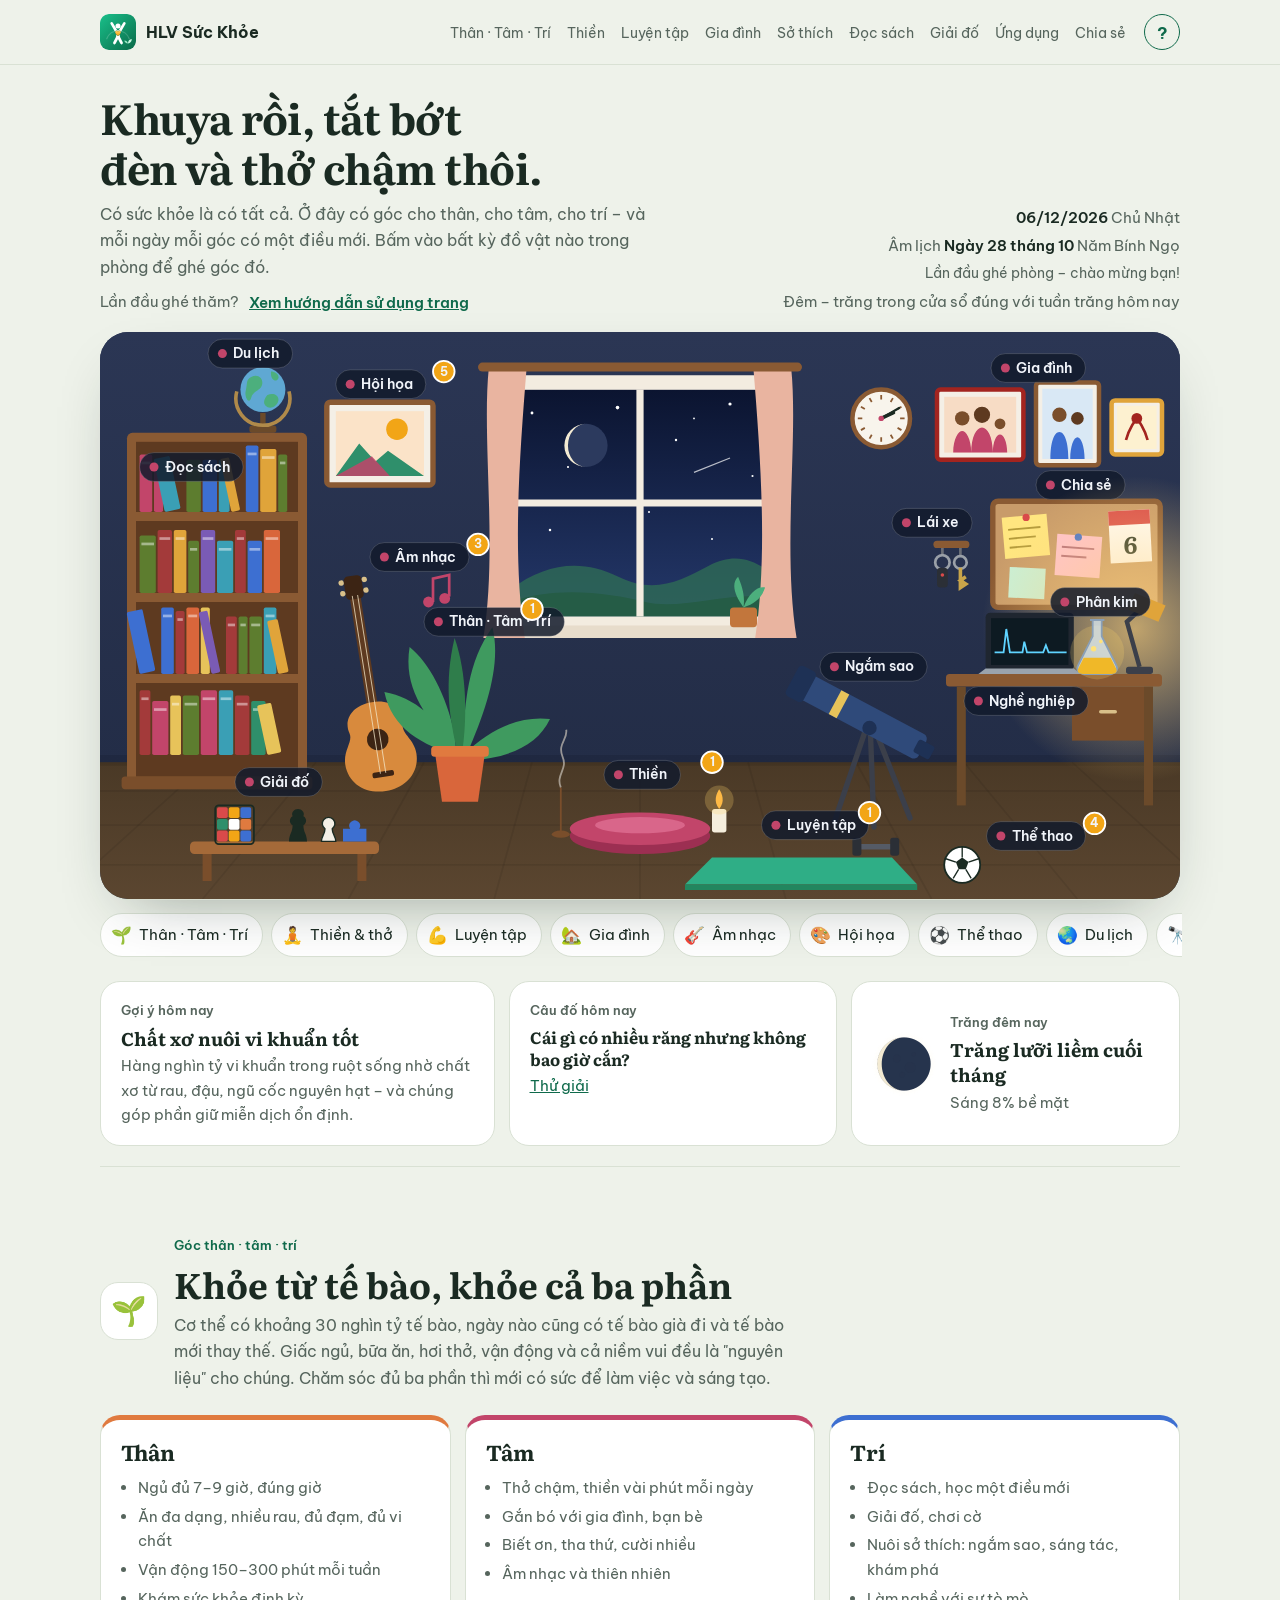
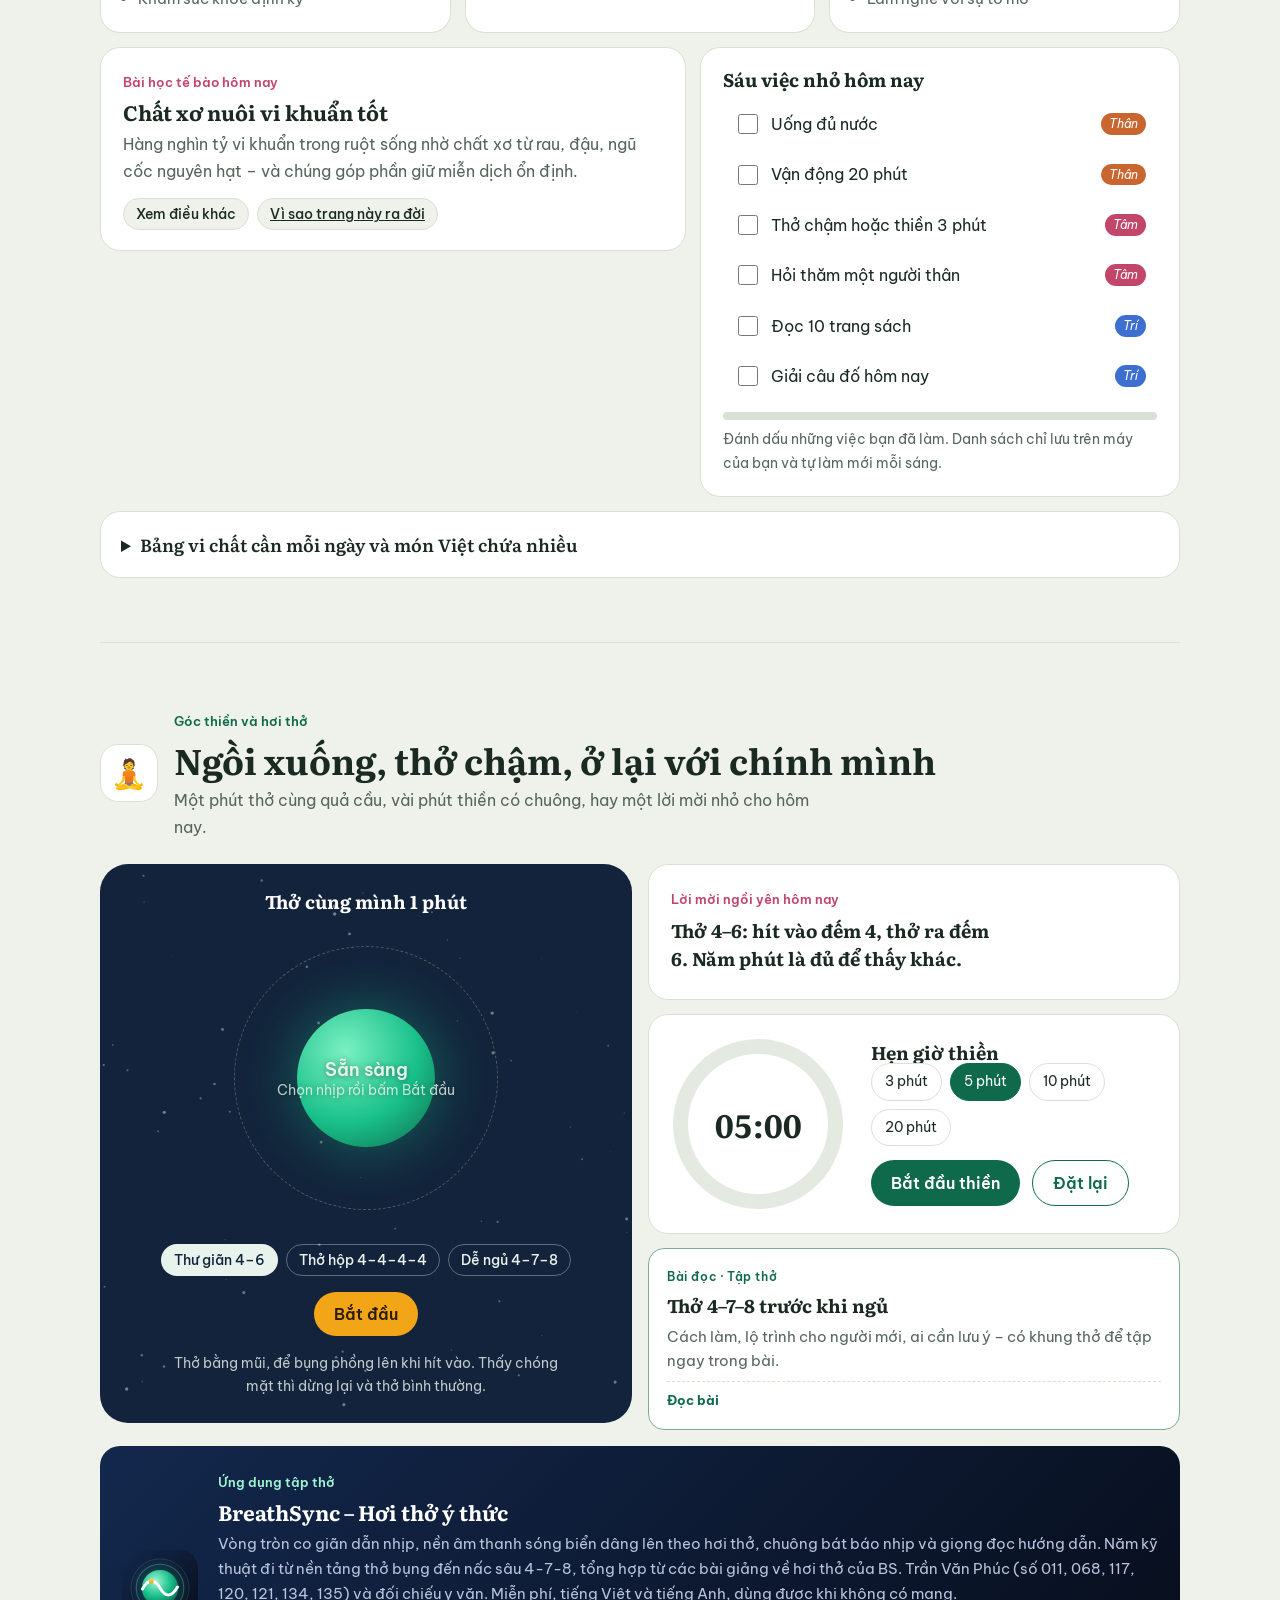
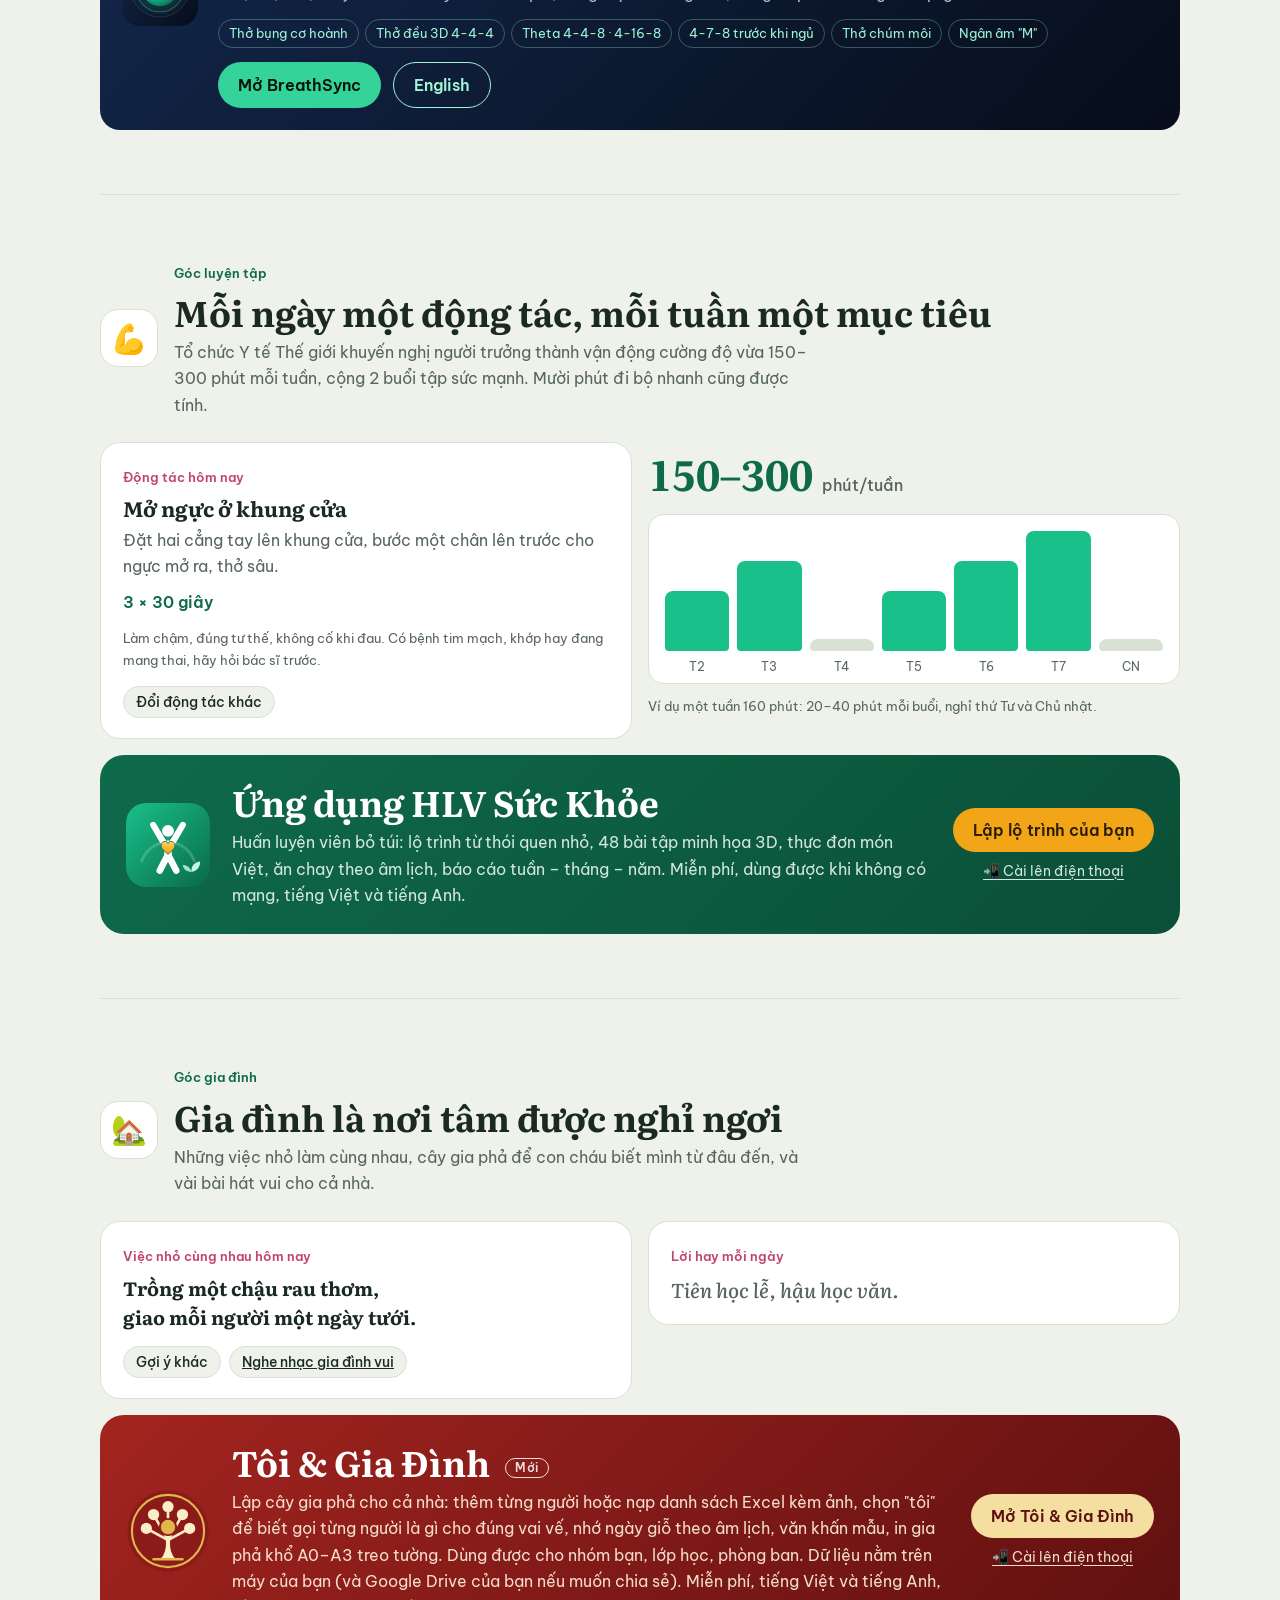
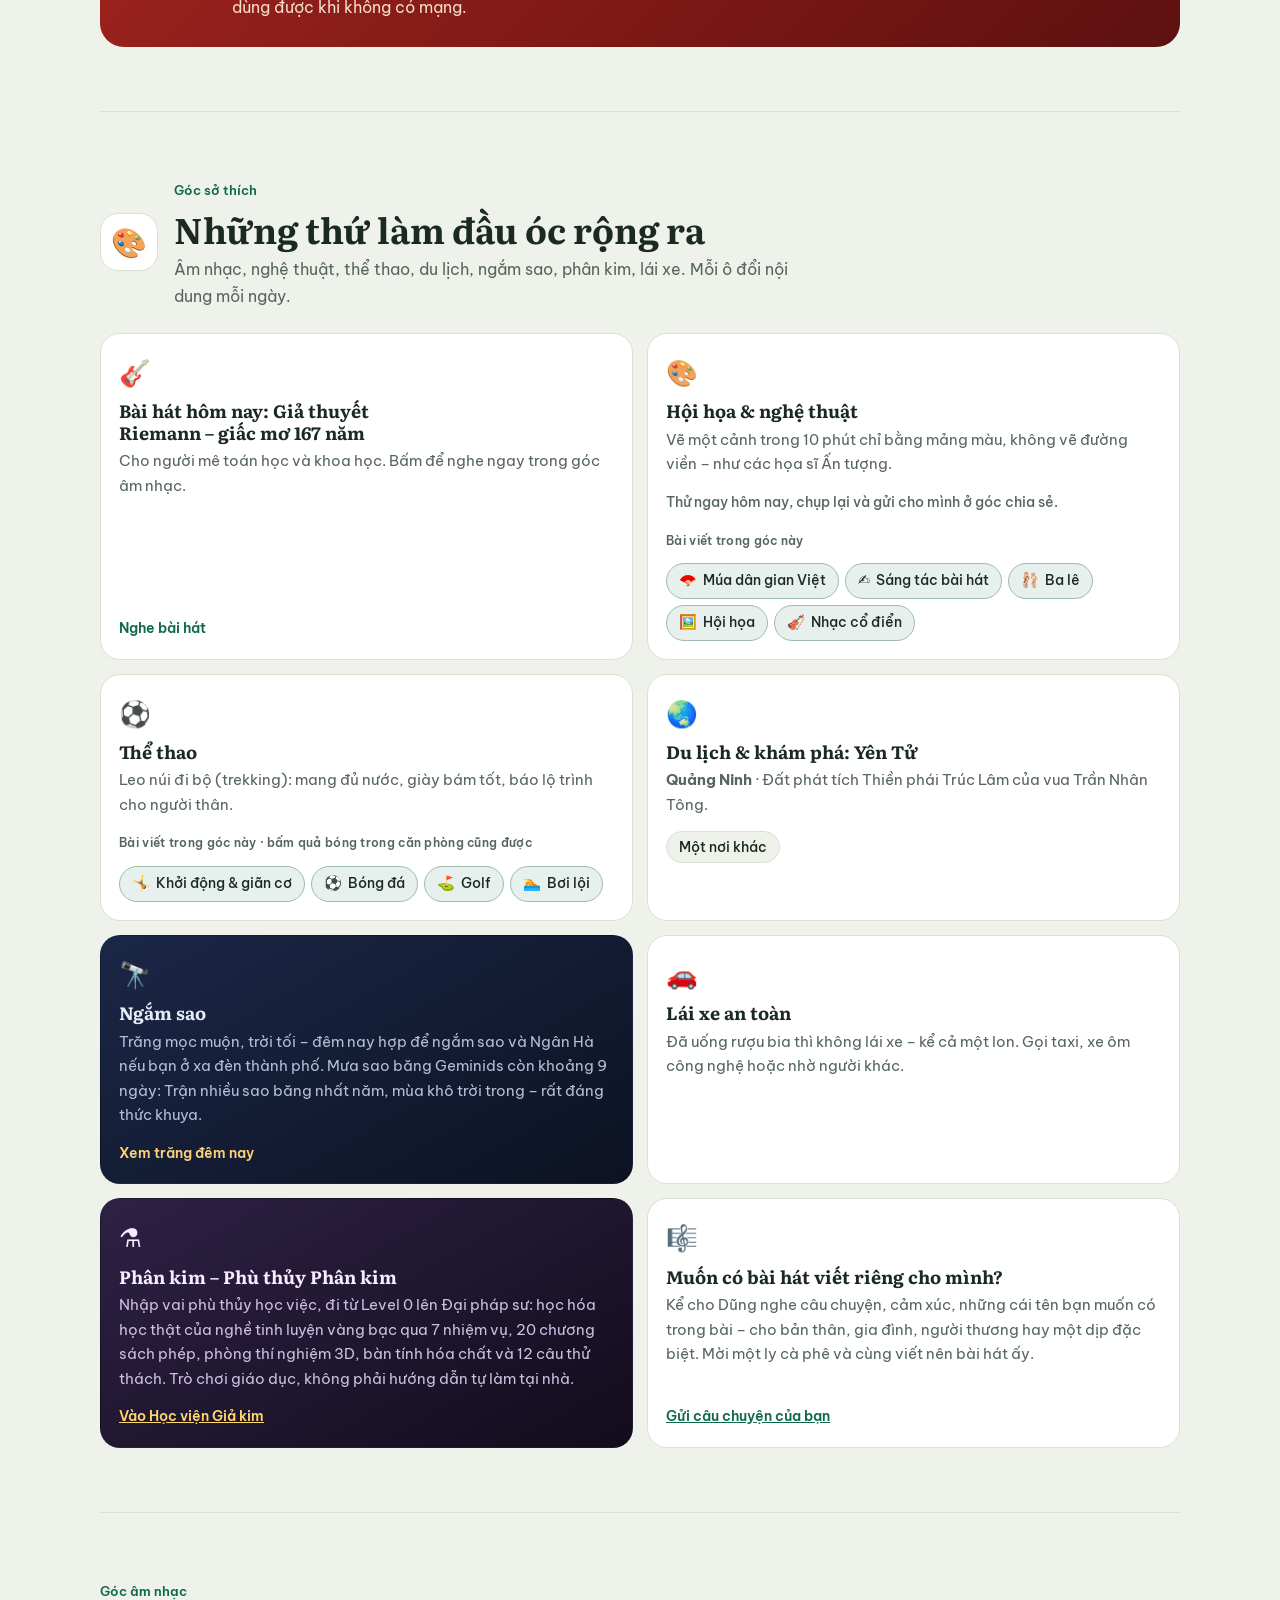
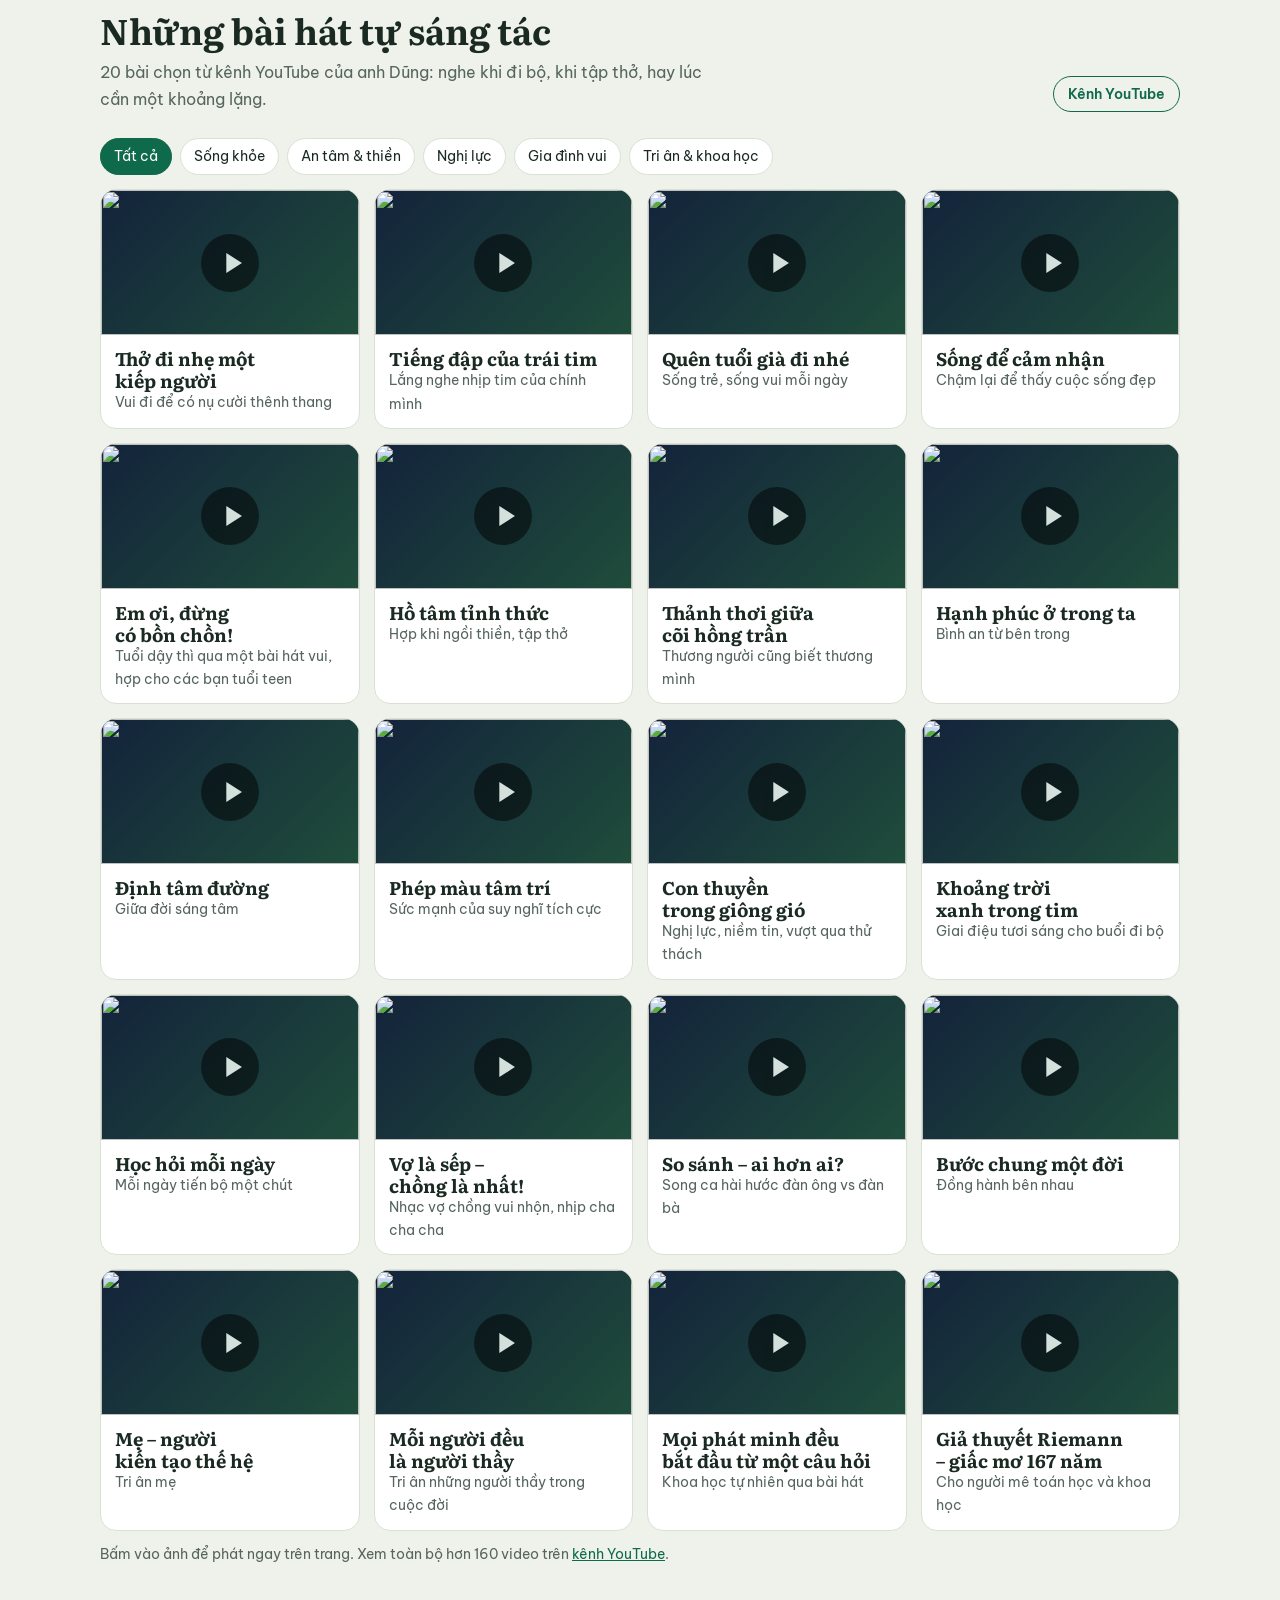
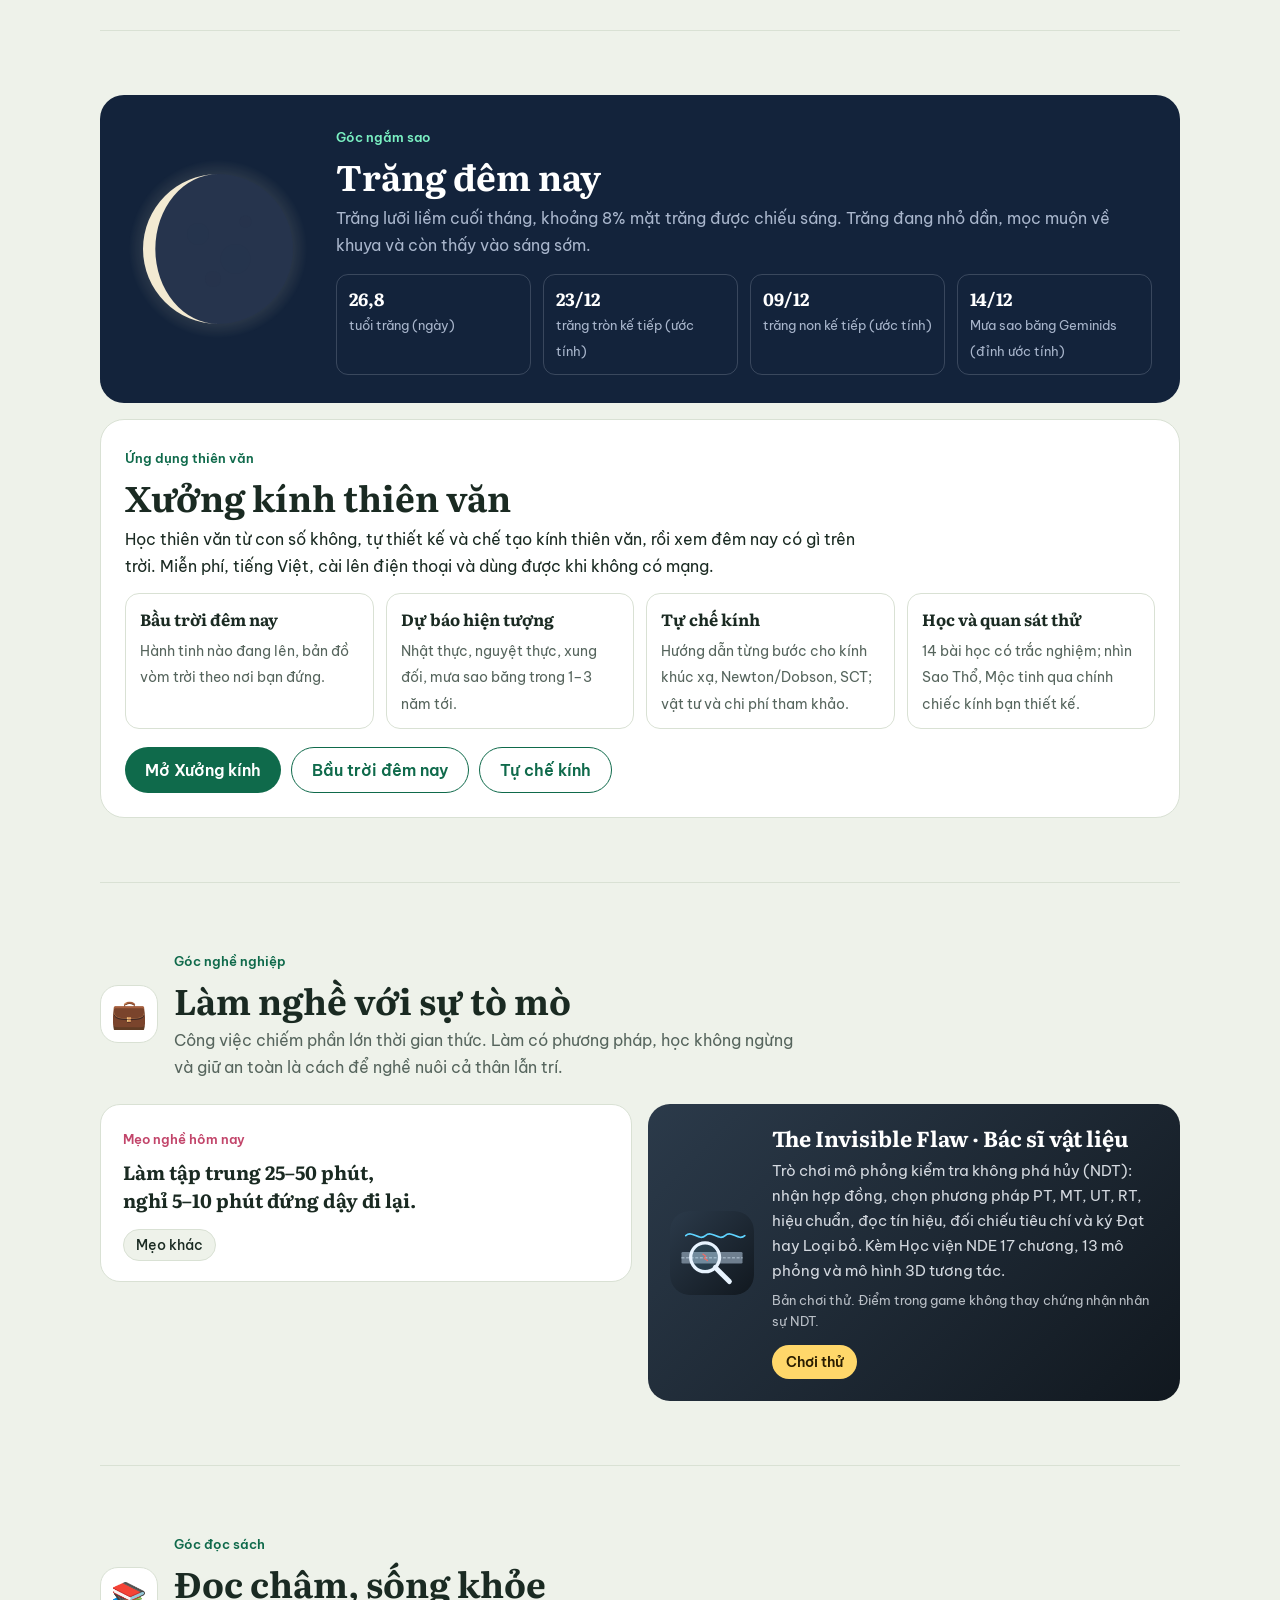
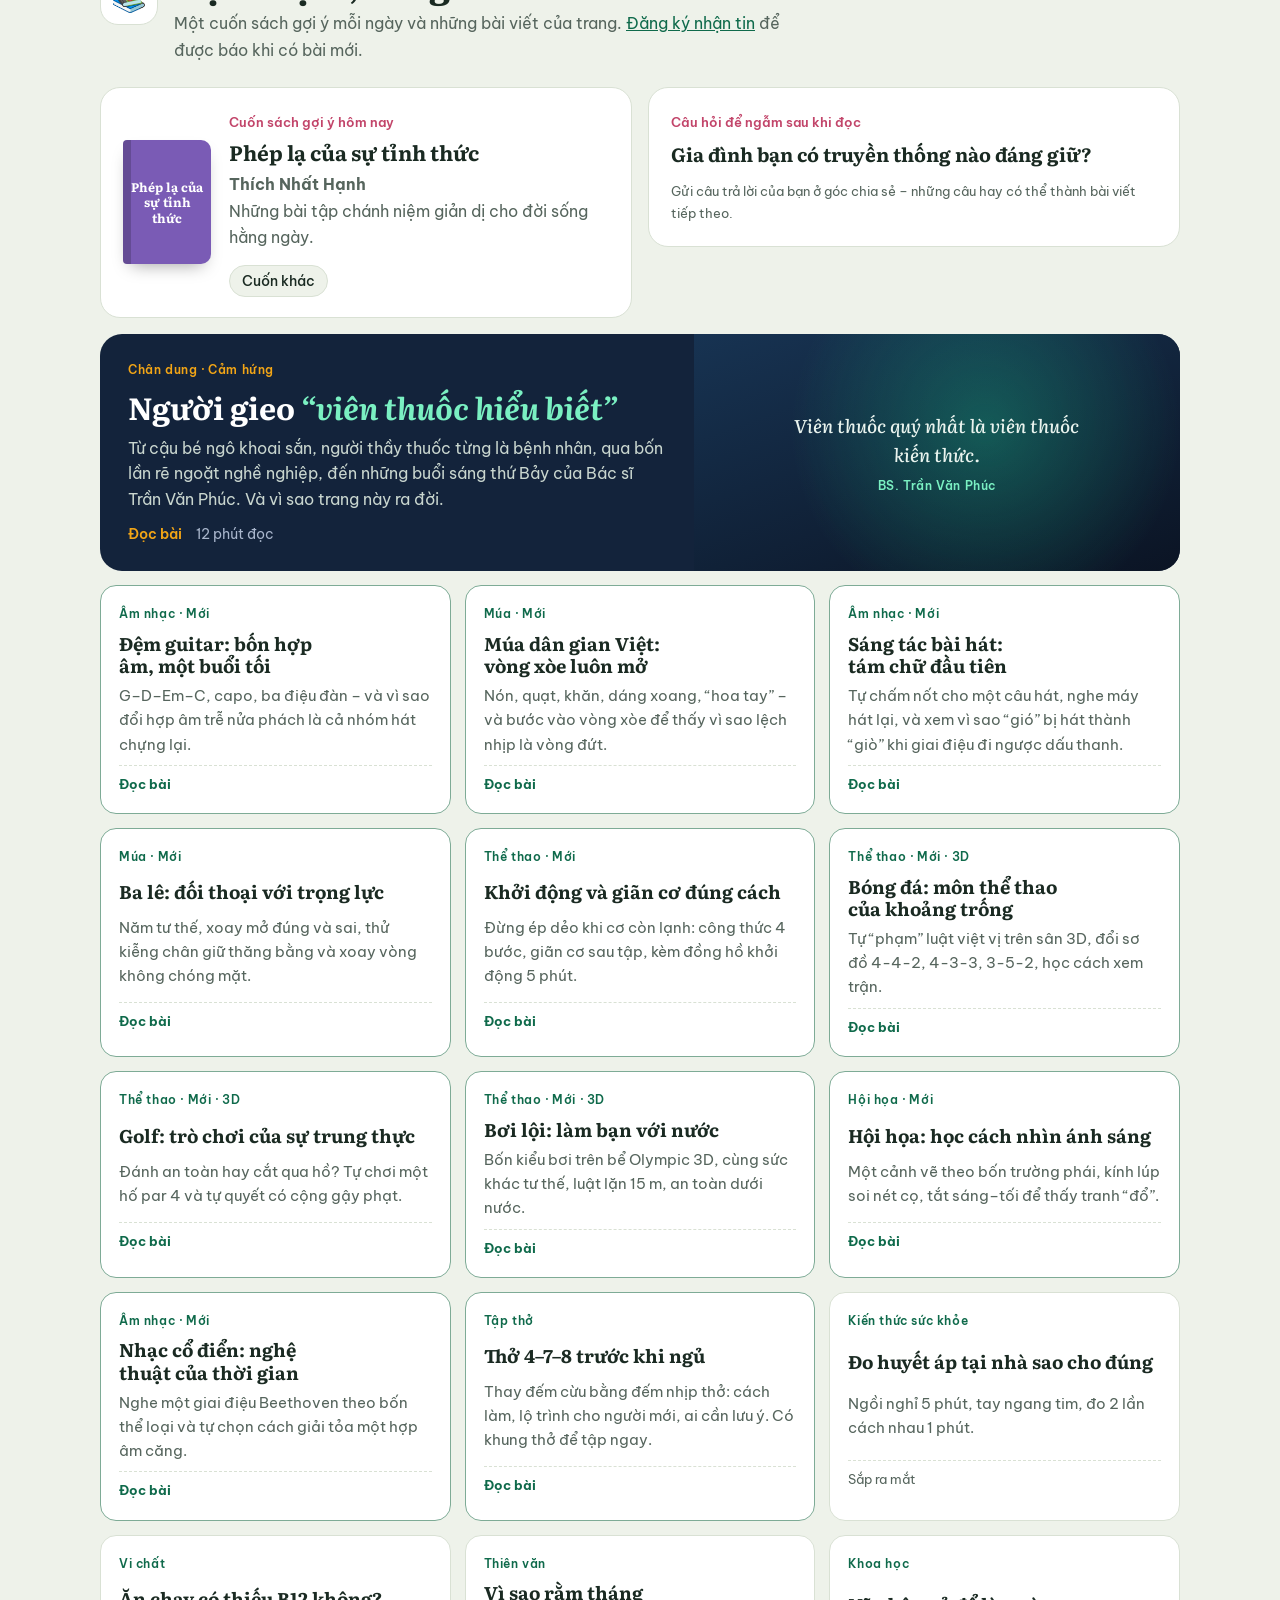
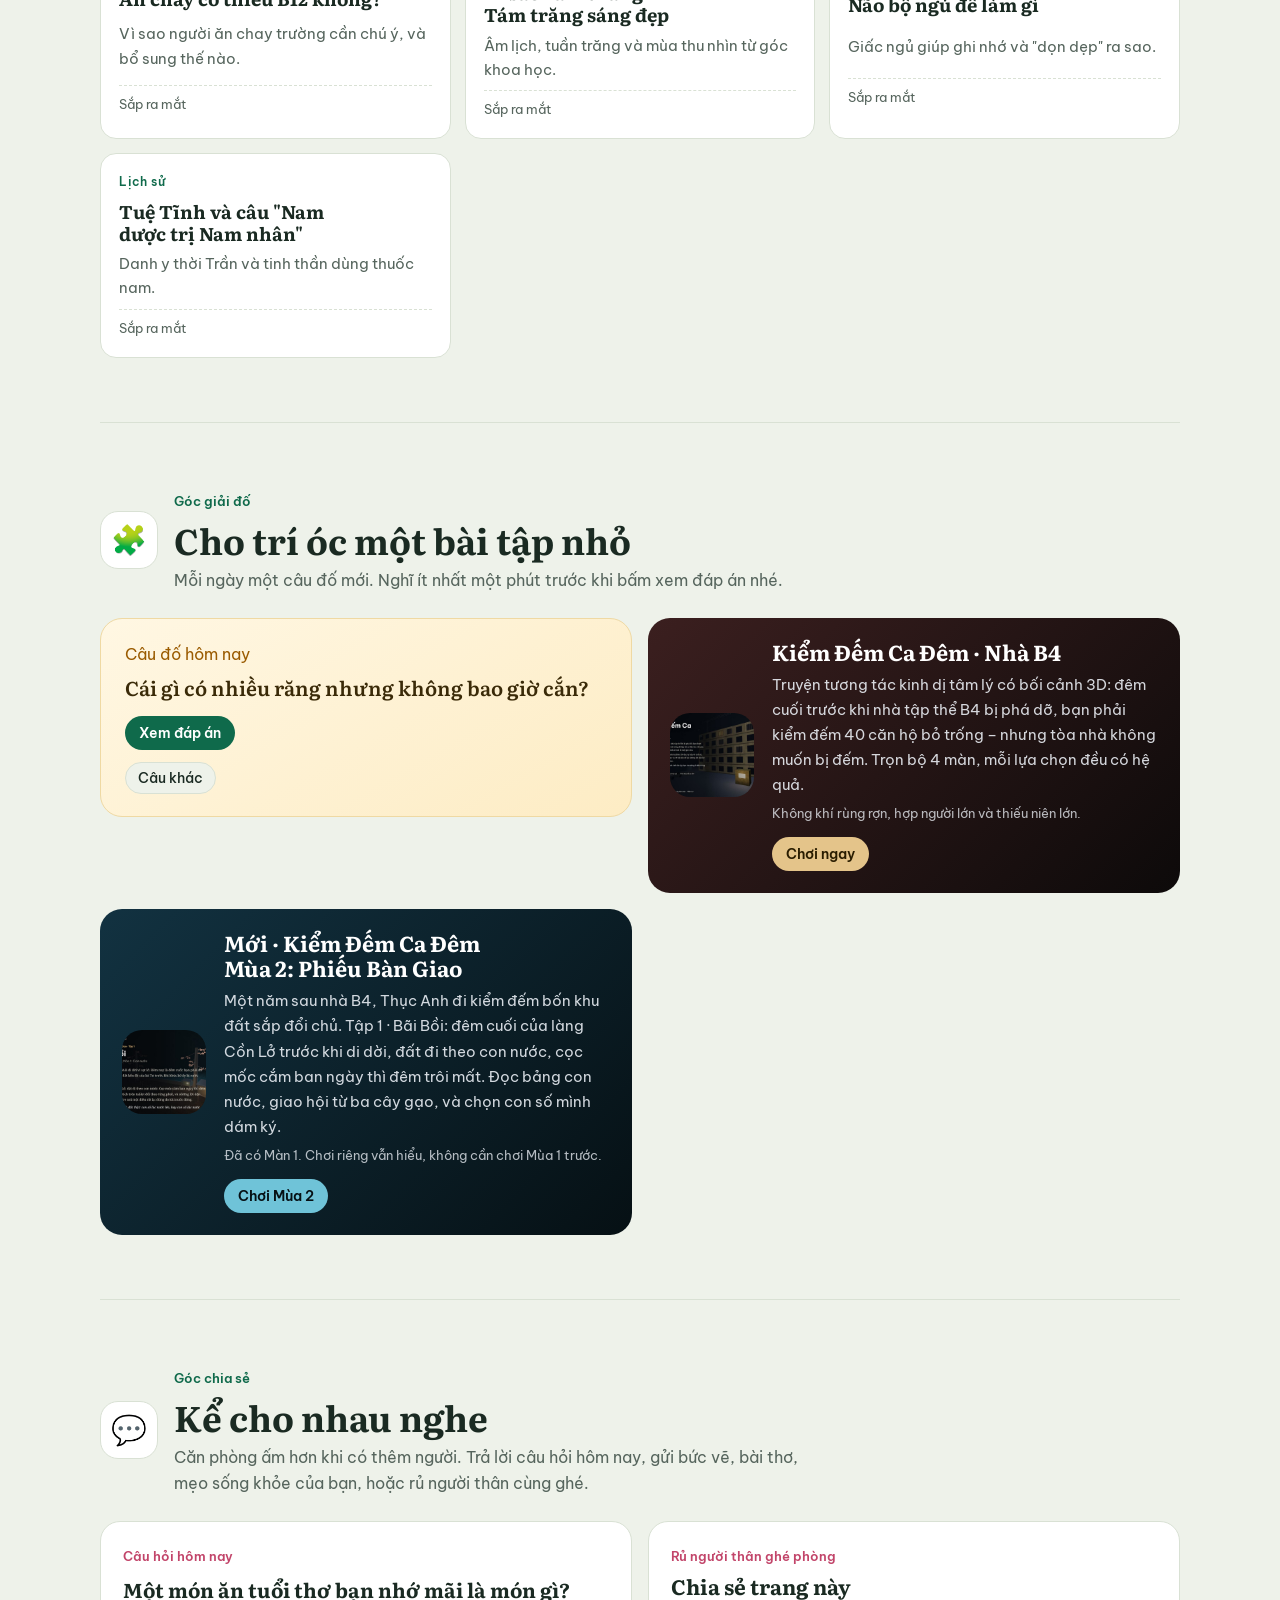
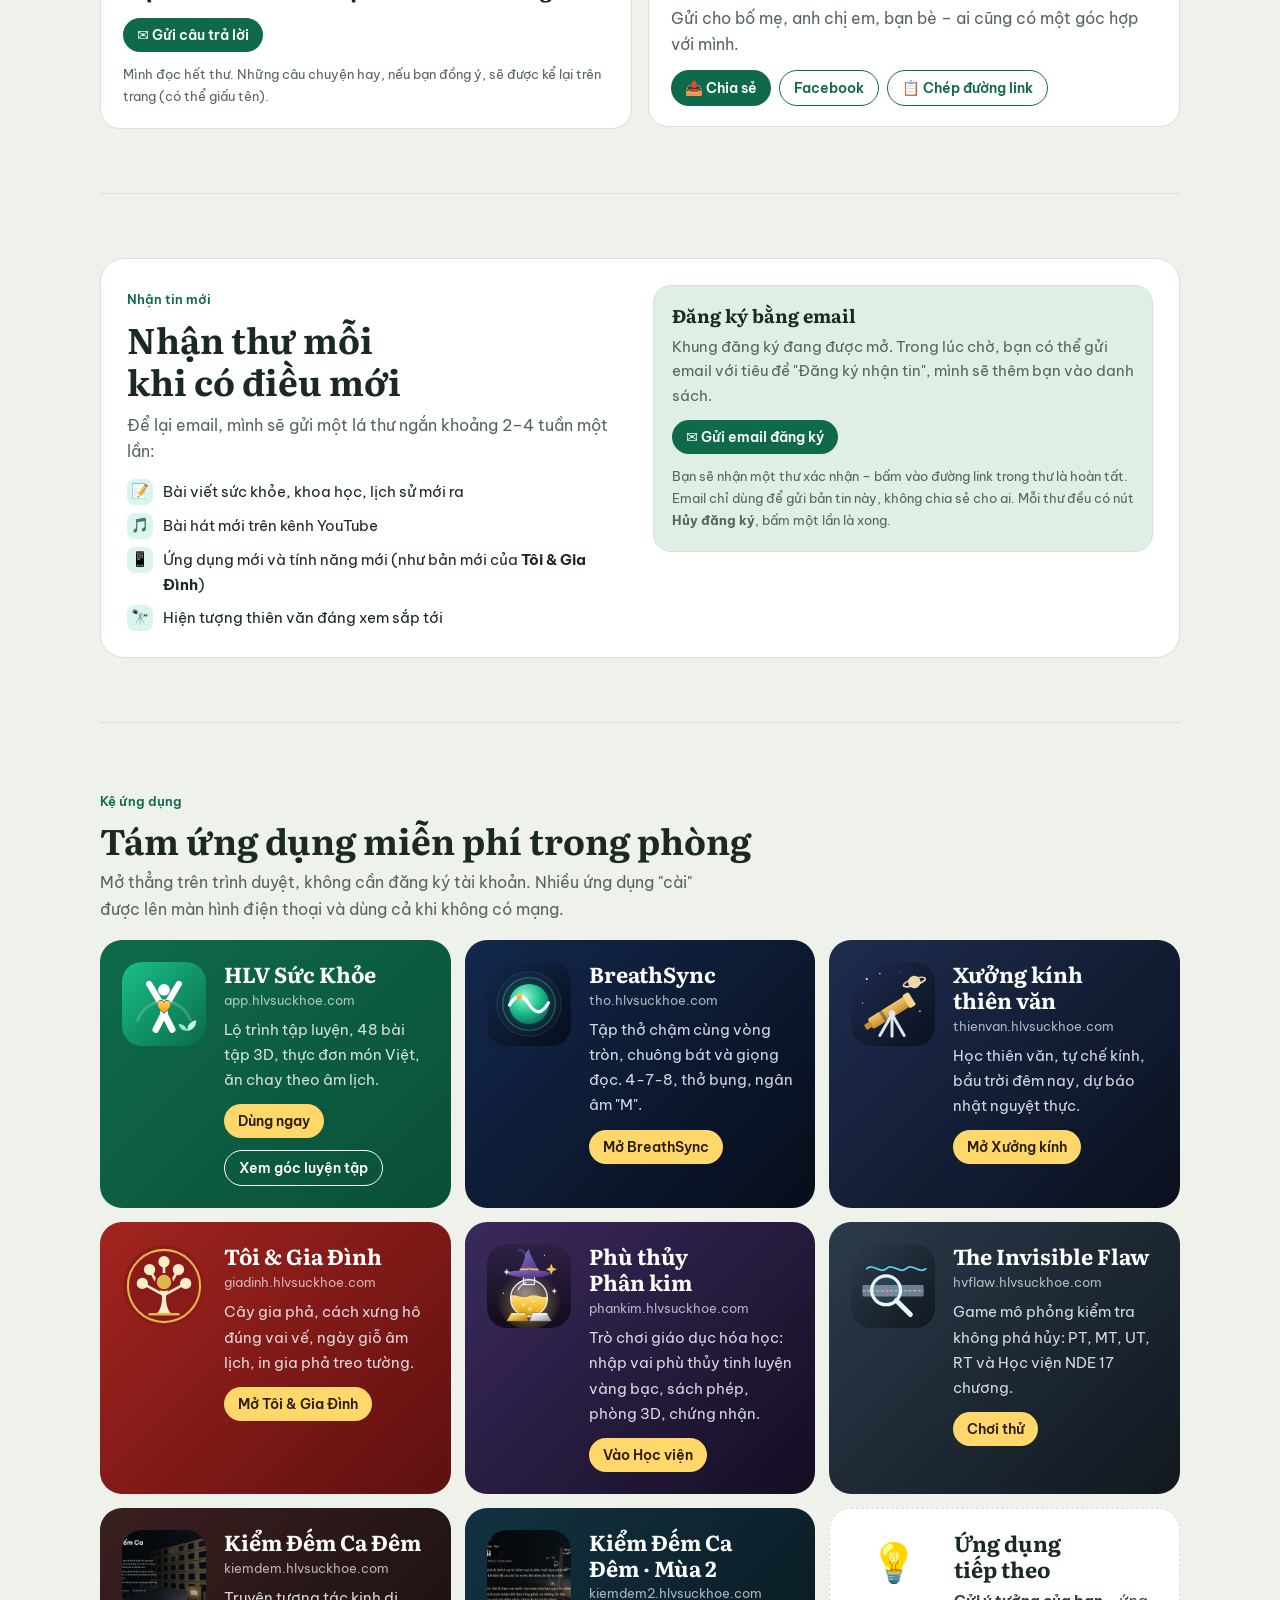
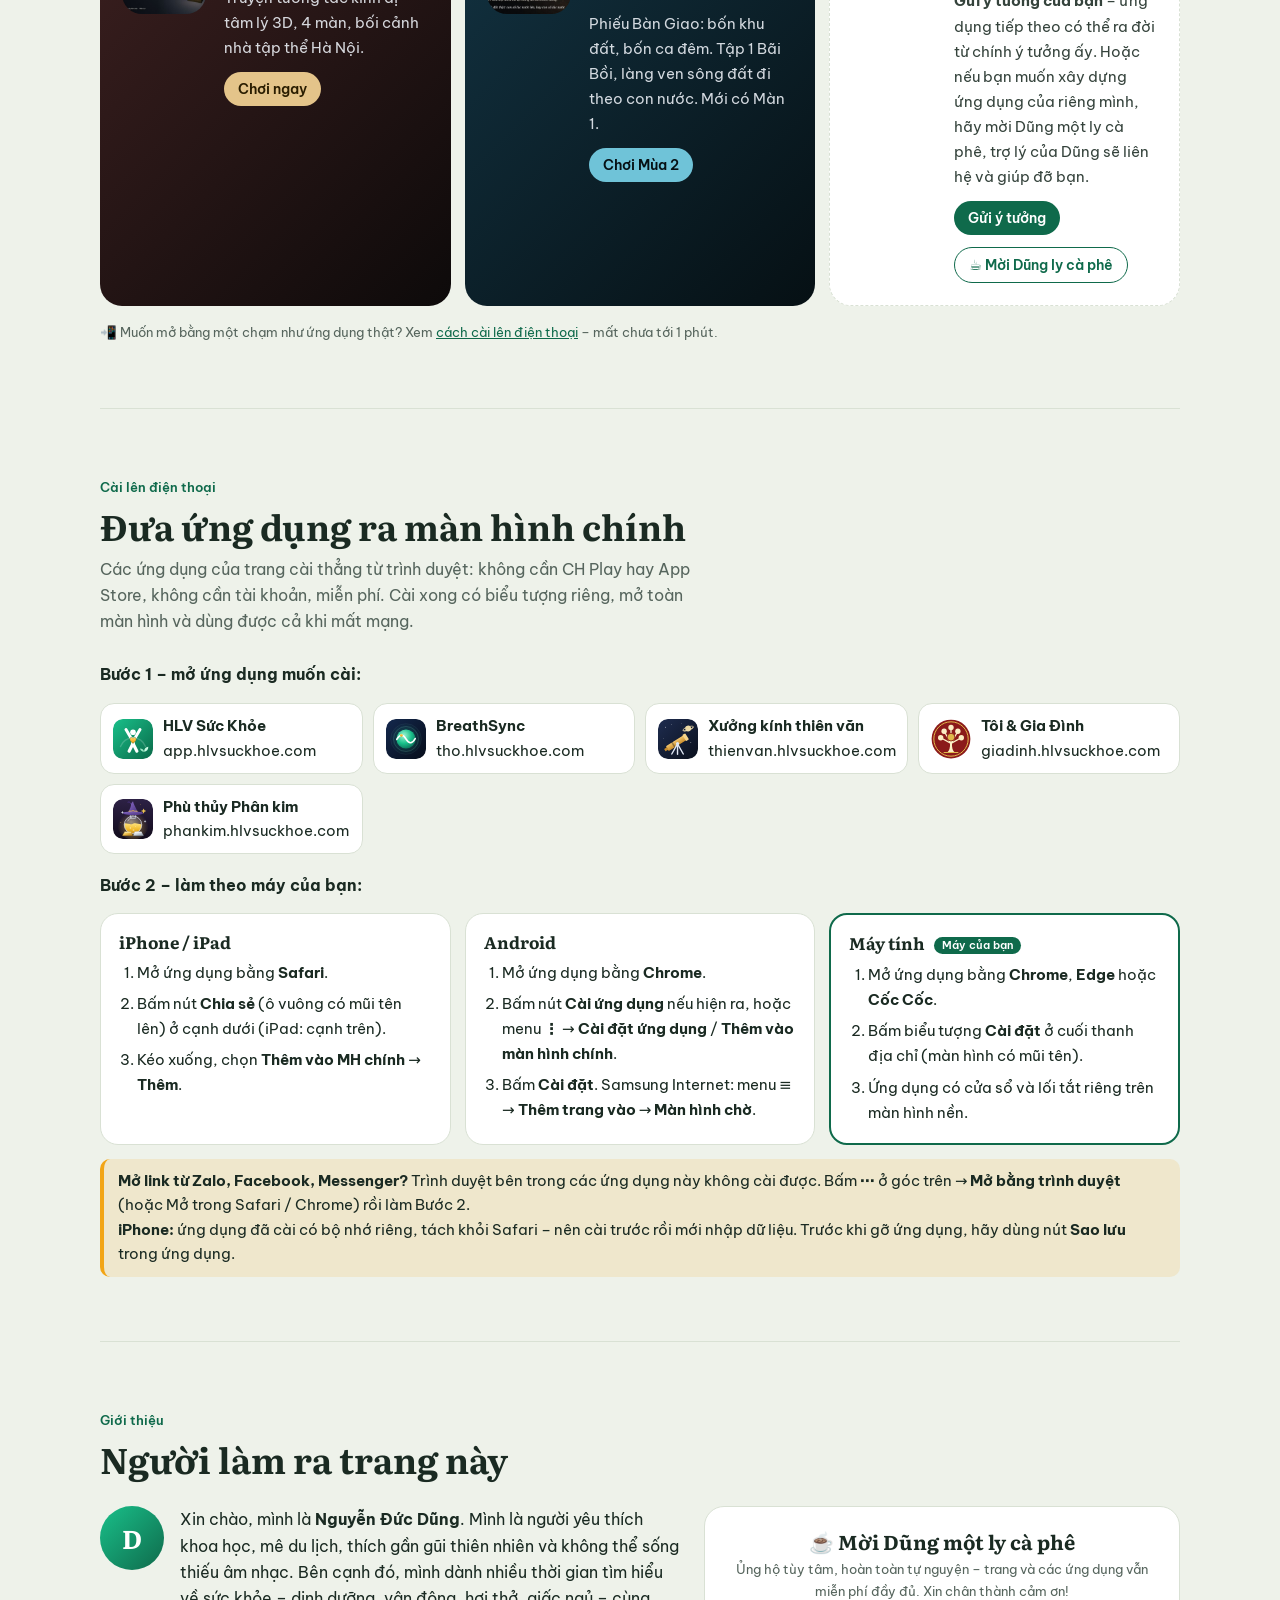
==== index.html @ 36af2b9f "Thêm Kiểm Đếm Ca Đêm Mùa 2 lên trang chủ (bản 2.3.1) Thẻ ở Góc giải đố và kệ ứng dụng (8 ứng dụng), " ====
<!DOCTYPE html>
<html lang="vi">
<head>
<!-- HLV Sức Khỏe – trang chủ bản 2.1.0 "Căn phòng mỗi ngày" (24/11/2026: thêm vòng tròn bài viết quanh đồ vật – dữ liệu ở js/posts.js). Hướng dẫn cập nhật: docs/HUONG_DAN.md
     Nội dung đổi mỗi ngày nằm ở js/daily.js · giao diện ở css/home.css · hoạt động ở js/home.js -->
<meta charset="utf-8">
<meta name="viewport" content="width=device-width,initial-scale=1">
<title>HLV Sức Khỏe – căn phòng sống khỏe mỗi ngày</title>
<meta name="description" content="Một căn phòng cho thân, tâm và trí: tập thở, thiền, luyện tập, gia đình, âm nhạc, ngắm sao, đọc sách, giải đố – mỗi ngày một điều mới. Miễn phí, tiếng Việt.">
<meta name="theme-color" content="#0f6a4b">
<meta property="og:type" content="website">
<meta property="og:title" content="HLV Sức Khỏe – căn phòng sống khỏe mỗi ngày">
<meta property="og:description" content="Thân khỏe, tâm an, trí sáng: mỗi ngày một động tác, một câu đố, một cuốn sách, một bài hát và một góc trời để ngắm.">
<meta property="og:url" content="https://hlvsuckhoe.com/">
<meta property="og:image" content="https://hlvsuckhoe.com/img/og/home.jpg">
<meta property="og:image:width" content="1200">
<meta property="og:image:height" content="630">
<meta property="og:site_name" content="HLV Sức Khỏe">
<meta property="og:locale" content="vi_VN">
<meta name="twitter:card" content="summary_large_image">
<meta name="twitter:image" content="https://hlvsuckhoe.com/img/og/home.jpg">
<link rel="canonical" href="https://hlvsuckhoe.com/">
<link rel="icon" href="img/logo.svg" type="image/svg+xml">
<link rel="preconnect" href="https://fonts.googleapis.com">
<link rel="preconnect" href="https://fonts.gstatic.com" crossorigin>
<link href="https://fonts.googleapis.com/css2?family=Be+Vietnam+Pro:wght@400;500;600;700&family=Literata:ital,opsz,wght@0,7..72,500;0,7..72,700;1,7..72,500&display=swap" rel="stylesheet">
<link rel="stylesheet" href="css/home.css?v=2.1.0">
<script>/* đặt ánh sáng căn phòng theo giờ trên máy trước khi vẽ, tránh nhấp nháy */
(function(){var h=new Date().getHours();document.documentElement.dataset.time=h>=5&&h<10?'sang':h>=10&&h<16?'trua':h>=16&&h<19?'chieu':'dem';})();</script>
</head>
<body>

<header class="top">
  <div class="wrap nav">
    <a class="brand" href="#"><img src="img/logo.svg" alt="">HLV Sức Khỏe</a>
    <ul>
      <li><a href="#goc-than-tam-tri">Thân · Tâm · Trí</a></li><li><a href="#thien">Thiền</a></li><li><a href="#van-dong">Luyện tập</a></li><li><a href="#goc-gia-dinh">Gia đình</a></li><li><a href="#goc-so-thich">Sở thích</a></li><li><a href="#bai-viet">Đọc sách</a></li><li><a href="#goc-giai-do">Giải đố</a></li><li><a href="#ung-dung">Ứng dụng</a></li><li><a href="#goc-chia-se">Chia sẻ</a></li>
    </ul>
    <a class="btn sm apps-btn" href="#ung-dung">Ứng dụng</a>
    <button class="help-btn" type="button" data-guide aria-label="Hướng dẫn sử dụng trang" title="Hướng dẫn sử dụng">?</button>
  </div>
</header>

<main class="wrap">
  <!-- ===== CĂN PHÒNG (mở đầu) ===== -->
  <div class="hero2">
    <div class="greet">
      <div>
        <h1 id="hello">Chào bạn, căn phòng đã sẵn sàng.</h1>
        <p class="lede">Có sức khỏe là có tất cả. Ở đây có góc cho thân, cho tâm, cho trí – và mỗi ngày mỗi góc có một điều mới. Bấm vào bất kỳ đồ vật nào trong phòng để ghé góc đó.</p>
        <p class="first">Lần đầu ghé thăm? <button type="button" data-guide>Xem hướng dẫn sử dụng trang</button></p>
      </div>
      <div class="day-strip" aria-label="Hôm nay">
        <span><b id="tDate">–</b> <span id="tDow"></span></span>
        <span>Âm lịch <b id="tLunar">–</b> <span id="tLunarNote"></span></span>
        <span class="streak" id="streak"></span>
        <span id="roomHint">Ánh sáng trong phòng đổi theo giờ của bạn</span>
      </div>
    </div>
    <div class="room" id="room">
<svg viewBox="0 0 1200 630" role="group" aria-label="Căn phòng HLV Sức Khỏe – bấm vào từng đồ vật để tới góc tương ứng">
<defs><linearGradient id="skyG" x1="0" y1="0" x2="0" y2="1"><stop offset="0" style="stop-color:var(--sky1)"/><stop offset="1" style="stop-color:var(--sky2)"/></linearGradient>
<linearGradient id="wallG" x1="0" y1="0" x2="0" y2="1"><stop offset="0" style="stop-color:var(--wall)"/><stop offset="1" style="stop-color:var(--wall2)"/></linearGradient>
<linearGradient id="floorG" x1="0" y1="0" x2="0" y2="1"><stop offset="0" style="stop-color:var(--floor2)"/><stop offset="1" style="stop-color:var(--floor)"/></linearGradient>
<linearGradient id="beamG" x1="0" y1="0" x2="0" y2="1"><stop offset="0" stop-color="#fff6d8" stop-opacity=".9"/><stop offset="1" stop-color="#fff6d8" stop-opacity="0"/></linearGradient>
<radialGradient id="lampG"><stop offset="0" stop-color="#ffd27a" stop-opacity=".75"/><stop offset="1" stop-color="#ffd27a" stop-opacity="0"/></radialGradient>
<clipPath id="win"><rect x="456" y="64" width="288" height="252"/></clipPath></defs>
<rect width="1200" height="480" fill="url(#wallG)"/><rect y="478" width="1200" height="152" fill="url(#floorG)"/>
<g stroke="rgba(0,0,0,.08)" stroke-width="2"><path d="M0 510H1200"/><path d="M0 548H1200"/><path d="M0 592H1200"/><path d="M0 478L-210 630"/><path d="M120 478L-48 630"/><path d="M240 478L114 630"/><path d="M360 478L276 630"/><path d="M480 478L438 630"/><path d="M600 478L600 630"/><path d="M720 478L762 630"/><path d="M840 478L924 630"/><path d="M960 478L1086 630"/><path d="M1080 478L1248 630"/><path d="M1200 478L1410 630"/></g>
<rect y="470" width="1200" height="12" fill="rgba(0,0,0,.10)"/>
<path d="M466 340h268l150 290H330z" fill="url(#beamG)" style="opacity:var(--beam)"/>
<rect x="440" y="48" width="320" height="284" rx="10" fill="#f3ece0"/><g clip-path="url(#win)"><rect x="456" y="64" width="288" height="252" fill="url(#skyG)"/>
<g style="opacity:var(--stars)" fill="#fff"><circle cx="480" cy="90" r="1.6"/><circle cx="520" cy="150" r="1.2"/><circle cx="575" cy="84" r="2"/><circle cx="640" cy="120" r="1.3"/><circle cx="700" cy="80" r="1.8"/><circle cx="725" cy="160" r="1.2"/><circle cx="610" cy="200" r="1.1"/><circle cx="500" cy="220" r="1.4"/><circle cx="680" cy="230" r="1.1"/><circle cx="660" cy="96" r="1"/><path d="M700 140l-40 16" stroke="#fff" stroke-width="1.4" opacity=".7"/></g>
<circle id="sun" cx="650" cy="250" r="26" fill="#ffd56b" style="opacity:var(--sunop)"/><circle cx="650" cy="250" r="40" fill="#ffd56b" opacity=".25" id="sunGlow" style="opacity:calc(var(--sunop)*.25)"/>
<g id="winMoon" style="opacity:var(--moonop)" transform="translate(540 126)"><circle r="24" fill="#2c3a5e"/><path id="moonLit" d="" fill="#f3ead2"/></g>
<path d="M456 286c40-30 80-34 120-14s70 4 100-12 50-6 68 6v50H456z" fill="#2f6f54" opacity=".75"/><path d="M456 300c50-18 110-10 150 0s100-14 138-4v20H456z" fill="#255c46"/></g>
<path d="M600 64v252M456 190h288" stroke="#f3ece0" stroke-width="8"/><rect x="430" y="326" width="340" height="14" rx="4" fill="#e7dccb"/>
<path d="M432 40c-8 80 10 200-6 300h46c-14-90-6-200 2-300z" fill="#e9b4a0"/><path d="M768 40c8 80-10 200 6 300h-46c14-90 6-200-2-300z" fill="#e9b4a0"/><rect x="420" y="34" width="360" height="10" rx="5" fill="#8a5a33"/>
<rect x="700" y="306" width="30" height="22" rx="4" fill="#c2763c"/><path d="M715 306c-10-14-14-26-6-34 4 10 8 20 6 34M715 306c6-16 16-24 24-22-4 12-12 18-24 22" fill="#4caf7d"/>
<a class="spot" href="#goc-nghe-thuat" aria-label="Hội họa và nghệ thuật"><g class="obj"><rect x="252" y="78" width="118" height="92" rx="4" fill="#f4efe6" stroke="#8a5a33" stroke-width="6"/><rect x="262" y="88" width="98" height="72" fill="#fbe3c8"/><circle cx="330" cy="108" r="12" fill="#f2a516"/><path d="M262 160l26-36 18 20 14-12 40 28z" fill="#2f8f6b"/><path d="M262 160l40-22 20 22z" fill="#c2456a" opacity=".85"/></g><g class="lbl" transform="translate(262,58)"><rect x="0" y="-16" height="32" rx="16" width="120"/><circle cx="16" cy="0" r="5"/><text x="28" y="5">Hội họa</text></g></a>
<a class="spot" href="#goc-du-lich" aria-label="Du lịch và khám phá"><g class="obj"><rect x="166" y="104" width="30" height="8" rx="3" fill="#6b4a2a"/><rect x="178" y="90" width="6" height="16" fill="#6b4a2a"/><path d="M152 66a30 30 0 1 0 58 0" fill="none" stroke="#b08a4a" stroke-width="4"/><circle cx="181" cy="64" r="25" fill="#5fa8d3"/><path d="M168 50c8-4 14 2 12 9s-10 6-12 14-8 0-6-8 0-12 6-15zM186 70c6-3 14 0 12 7s-10 9-14 5 0-10 2-12zM190 44c5 0 10 4 8 8s-9 2-8-8z" fill="#4caf7d"/></g><g class="lbl" transform="translate(120,24)"><rect x="0" y="-16" height="32" rx="16" width="120"/><circle cx="16" cy="0" r="5"/><text x="28" y="5">Du lịch</text></g></a>
<a class="spot" href="#bai-viet" aria-label="Góc đọc sách"><g class="obj"><rect x="30" y="112" width="200" height="392" rx="6" fill="#8a5a33"/><rect x="40" y="122" width="180" height="372" fill="#5e3a20"/>
<rect x="40" y="200" width="180" height="10" fill="#8a5a33"/><rect x="40" y="290" width="180" height="10" fill="#8a5a33"/><rect x="40" y="380" width="180" height="10" fill="#8a5a33"/><rect x="44" y="136" width="14" height="64" rx="2" fill="#c2456a"/><rect x="46" y="144" width="10" height="3" fill="rgba(255,255,255,.45)"/><rect x="60" y="142" width="10" height="58" rx="2" fill="#c2456a"/><rect x="62" y="150" width="6" height="3" fill="rgba(255,255,255,.45)"/><rect x="72" y="140" width="18" height="60" rx="2" fill="#3a9fb5" transform="rotate(-12 72 200)"/><rect x="96" y="142" width="16" height="58" rx="2" fill="#5d7d2f"/><rect x="98" y="150" width="12" height="3" fill="rgba(255,255,255,.45)"/><rect x="114" y="142" width="16" height="58" rx="2" fill="#3d6fd1"/><rect x="116" y="150" width="12" height="3" fill="rgba(255,255,255,.45)"/><rect x="132" y="142" width="12" height="58" rx="2" fill="#3a9fb5"/><rect x="134" y="150" width="8" height="3" fill="rgba(255,255,255,.45)"/><rect x="146" y="140" width="10" height="60" rx="2" fill="#e0a43a" transform="rotate(-12 146 200)"/><rect x="162" y="126" width="14" height="74" rx="2" fill="#3d6fd1"/><rect x="164" y="134" width="10" height="3" fill="rgba(255,255,255,.45)"/><rect x="178" y="130" width="18" height="70" rx="2" fill="#e0a43a"/><rect x="180" y="138" width="14" height="3" fill="rgba(255,255,255,.45)"/><rect x="198" y="136" width="10" height="64" rx="2" fill="#5d7d2f"/><rect x="200" y="144" width="6" height="3" fill="rgba(255,255,255,.45)"/><rect x="44" y="226" width="18" height="64" rx="2" fill="#5d7d2f"/><rect x="46" y="234" width="14" height="3" fill="rgba(255,255,255,.45)"/><rect x="64" y="220" width="16" height="70" rx="2" fill="#a33a3a"/><rect x="66" y="228" width="12" height="3" fill="rgba(255,255,255,.45)"/><rect x="82" y="220" width="14" height="70" rx="2" fill="#e0a43a"/><rect x="84" y="228" width="10" height="3" fill="rgba(255,255,255,.45)"/><rect x="98" y="232" width="12" height="58" rx="2" fill="#5d7d2f"/><rect x="100" y="240" width="8" height="3" fill="rgba(255,255,255,.45)"/><rect x="112" y="220" width="16" height="70" rx="2" fill="#7a5bb5"/><rect x="114" y="228" width="12" height="3" fill="rgba(255,255,255,.45)"/><rect x="130" y="232" width="18" height="58" rx="2" fill="#3a9fb5"/><rect x="132" y="240" width="14" height="3" fill="rgba(255,255,255,.45)"/><rect x="150" y="220" width="12" height="70" rx="2" fill="#a33a3a"/><rect x="152" y="228" width="8" height="3" fill="rgba(255,255,255,.45)"/><rect x="164" y="232" width="16" height="58" rx="2" fill="#3d6fd1"/><rect x="166" y="240" width="12" height="3" fill="rgba(255,255,255,.45)"/><rect x="182" y="220" width="18" height="70" rx="2" fill="#d9663b"/><rect x="184" y="228" width="14" height="3" fill="rgba(255,255,255,.45)"/><rect x="44" y="310" width="18" height="70" rx="2" fill="#3d6fd1" transform="rotate(-12 44 380)"/><rect x="68" y="306" width="14" height="74" rx="2" fill="#3d6fd1"/><rect x="70" y="314" width="10" height="3" fill="rgba(255,255,255,.45)"/><rect x="84" y="310" width="10" height="70" rx="2" fill="#a33a3a"/><rect x="86" y="318" width="6" height="3" fill="rgba(255,255,255,.45)"/><rect x="96" y="306" width="14" height="74" rx="2" fill="#d9663b"/><rect x="98" y="314" width="10" height="3" fill="rgba(255,255,255,.45)"/><rect x="112" y="306" width="10" height="74" rx="2" fill="#e7c35a"/><rect x="114" y="314" width="6" height="3" fill="rgba(255,255,255,.45)"/><rect x="124" y="310" width="10" height="70" rx="2" fill="#7a5bb5" transform="rotate(-12 124 380)"/><rect x="140" y="316" width="12" height="64" rx="2" fill="#a33a3a"/><rect x="142" y="324" width="8" height="3" fill="rgba(255,255,255,.45)"/><rect x="154" y="316" width="10" height="64" rx="2" fill="#5d7d2f"/><rect x="156" y="324" width="6" height="3" fill="rgba(255,255,255,.45)"/><rect x="166" y="316" width="14" height="64" rx="2" fill="#5d7d2f"/><rect x="168" y="324" width="10" height="3" fill="rgba(255,255,255,.45)"/><rect x="182" y="306" width="14" height="74" rx="2" fill="#3a9fb5"/><rect x="184" y="314" width="10" height="3" fill="rgba(255,255,255,.45)"/><rect x="198" y="320" width="12" height="60" rx="2" fill="#e0a43a" transform="rotate(-12 198 380)"/><rect x="44" y="398" width="12" height="72" rx="2" fill="#a33a3a"/><rect x="46" y="406" width="8" height="3" fill="rgba(255,255,255,.45)"/><rect x="58" y="410" width="18" height="60" rx="2" fill="#c2456a"/><rect x="60" y="418" width="14" height="3" fill="rgba(255,255,255,.45)"/><rect x="78" y="404" width="12" height="66" rx="2" fill="#e7c35a"/><rect x="80" y="412" width="8" height="3" fill="rgba(255,255,255,.45)"/><rect x="92" y="404" width="18" height="66" rx="2" fill="#5d7d2f"/><rect x="94" y="412" width="14" height="3" fill="rgba(255,255,255,.45)"/><rect x="112" y="398" width="18" height="72" rx="2" fill="#c2456a"/><rect x="114" y="406" width="14" height="3" fill="rgba(255,255,255,.45)"/><rect x="132" y="398" width="16" height="72" rx="2" fill="#3a9fb5"/><rect x="134" y="406" width="12" height="3" fill="rgba(255,255,255,.45)"/><rect x="150" y="404" width="16" height="66" rx="2" fill="#a33a3a"/><rect x="152" y="412" width="12" height="3" fill="rgba(255,255,255,.45)"/><rect x="168" y="410" width="16" height="60" rx="2" fill="#2f8f6b"/><rect x="170" y="418" width="12" height="3" fill="rgba(255,255,255,.45)"/><rect x="186" y="414" width="16" height="56" rx="2" fill="#e7c35a" transform="rotate(-12 186 470)"/><rect x="24" y="494" width="212" height="14" rx="4" fill="#7a4e2b"/></g><g class="lbl" transform="translate(44,150)"><rect x="0" y="-16" height="32" rx="16" width="120"/><circle cx="16" cy="0" r="5"/><text x="28" y="5">Đọc sách</text></g></a>
<a class="spot" href="#am-nhac" aria-label="Âm nhạc và sáng tác"><g class="obj"><g transform="rotate(-9 318 512)"><rect x="312" y="286" width="12" height="150" rx="3" fill="#5e3a20"/><rect x="308" y="268" width="20" height="26" rx="5" fill="#3c2414"/><circle cx="305" cy="274" r="3" fill="#d9c08a"/><circle cx="331" cy="274" r="3" fill="#d9c08a"/><circle cx="305" cy="286" r="3" fill="#d9c08a"/><circle cx="331" cy="286" r="3" fill="#d9c08a"/><path d="M318 410c-24 0-34 16-30 30 3 10-10 18-10 34 0 22 18 36 40 36s40-14 40-36c0-16-13-24-10-34 4-14-6-30-30-30z" fill="#d88a3d"/><circle cx="318" cy="452" r="12" fill="#3c2414"/><rect x="306" y="488" width="24" height="6" rx="2" fill="#3c2414"/><path d="M315 290v200M321 290v200" stroke="#f3e6c8" stroke-width=".8"/></g><path d="M370 300v-26l18-4v24" fill="none" stroke="var(--lotus)" stroke-width="3"/><circle cx="365" cy="300" r="6" fill="var(--lotus)"/><circle cx="383" cy="296" r="6" fill="var(--lotus)"/></g><g class="lbl" transform="translate(300,250)"><rect x="0" y="-16" height="32" rx="16" width="120"/><circle cx="16" cy="0" r="5"/><text x="28" y="5">Âm nhạc</text></g></a>
<a class="spot" href="#goc-than-tam-tri" aria-label="Thân, Tâm, Trí – chăm sóc từ tế bào"><g class="obj"><path d="M396 470c-30-40-60-70-52-120 22 18 40 52 50 96M402 468c4-60 6-100 34-140 10 40-6 90-28 140M398 470c-40-10-74-30-82-70 34 6 60 30 80 66M404 470c30-30 64-44 96-40-14 30-48 44-90 46" fill="#3f9a5f"/><path d="M398 470c-10-40-16-80-4-130 14 40 14 90 8 130" fill="#2f7d4b"/><path d="M372 466h56l-8 56h-40z" fill="#d9663b"/><rect x="368" y="460" width="64" height="12" rx="4" fill="#e07a3f"/></g><g class="lbl" transform="translate(360,322)"><rect x="0" y="-16" height="32" rx="16" width="120"/><circle cx="16" cy="0" r="5"/><text x="28" y="5">Thân · Tâm · Trí</text></g></a>
<a class="spot" href="#thien" aria-label="Góc thiền và hơi thở"><g class="obj"><ellipse cx="600" cy="560" rx="78" ry="20" fill="#9c2f52"/><ellipse cx="600" cy="552" rx="78" ry="18" fill="var(--lotus)"/><ellipse cx="600" cy="548" rx="50" ry="9" fill="#d9668a"/><path d="M600 540c-6-10-2-18 0-22 2 4 6 12 0 22z" fill="#f2a516" opacity=".0"/>
<rect x="680" y="530" width="16" height="26" rx="3" fill="#f6eedd"/><path d="M688 530c-7-9-3-17 0-22 3 5 7 13 0 22z" fill="#ffb238"/><circle cx="688" cy="520" r="16" fill="#ffd56b" opacity=".25"/>
<path d="M512 556l0-50" stroke="#7a4e2b" stroke-width="2"/><path d="M512 506c-6-14 8-20 2-34s6-20 4-30" fill="none" stroke="#c9c2b8" stroke-width="2" opacity=".7"/><ellipse cx="512" cy="558" rx="10" ry="4" fill="#7a4e2b"/></g><g class="lbl" transform="translate(560,492)"><rect x="0" y="-16" height="32" rx="16" width="120"/><circle cx="16" cy="0" r="5"/><text x="28" y="5">Thiền</text></g></a>
<a class="spot" href="#bau-troi" aria-label="Ngắm sao, thiên văn"><g class="obj"><path d="M850 444l-34 100M856 444l4 106M862 444l38 96" stroke="#3b3f4a" stroke-width="6" stroke-linecap="round"/><g transform="translate(852 430) rotate(28)"><rect x="-80" y="-15" width="150" height="30" rx="6" fill="#2f4a7a"/><rect x="-94" y="-19" width="22" height="38" rx="5" fill="#1e3155"/><rect x="62" y="-8" width="20" height="16" rx="3" fill="#1e3155"/><rect x="-40" y="-15" width="10" height="30" fill="#e7c35a"/></g><circle cx="855" cy="440" r="8" fill="#1e3155"/></g><g class="lbl" transform="translate(800,372)"><rect x="0" y="-16" height="32" rx="16" width="120"/><circle cx="16" cy="0" r="5"/><text x="28" y="5">Ngắm sao</text></g></a>
<g aria-hidden="true"><circle cx="868" cy="96" r="32" fill="#f8f4ec" stroke="#8a5a33" stroke-width="5"/><g stroke="#8a5a33" stroke-width="2"><path d="M868 70v5" transform="rotate(0 868 96)"/><path d="M868 70v5" transform="rotate(30 868 96)"/><path d="M868 70v5" transform="rotate(60 868 96)"/><path d="M868 70v5" transform="rotate(90 868 96)"/><path d="M868 70v5" transform="rotate(120 868 96)"/><path d="M868 70v5" transform="rotate(150 868 96)"/><path d="M868 70v5" transform="rotate(180 868 96)"/><path d="M868 70v5" transform="rotate(210 868 96)"/><path d="M868 70v5" transform="rotate(240 868 96)"/><path d="M868 70v5" transform="rotate(270 868 96)"/><path d="M868 70v5" transform="rotate(300 868 96)"/><path d="M868 70v5" transform="rotate(330 868 96)"/></g><path id="hh" d="M868 96v-15" stroke="#1a2a22" stroke-width="4" stroke-linecap="round"/><path id="mh" d="M868 96v-23" stroke="#1a2a22" stroke-width="2.5" stroke-linecap="round"/><circle cx="868" cy="96" r="3" fill="var(--lotus)"/></g>
<a class="spot" href="#goc-gia-dinh" aria-label="Gia đình"><g class="obj"><rect x="930" y="64" width="96" height="78" rx="4" fill="#f4efe6" stroke="#a3241f" stroke-width="5"/><rect x="938" y="72" width="80" height="62" fill="#f7dcc5"/><circle cx="958" cy="96" r="8" fill="#7a4e2b"/><circle cx="980" cy="92" r="9" fill="#5e3a20"/><circle cx="1000" cy="102" r="6" fill="#7a4e2b"/><path d="M948 134c0-16 6-24 10-24s10 8 10 24zM968 134c0-18 6-28 12-28s12 10 12 28zM992 134c0-12 4-20 8-20s8 8 8 20z" fill="#c2456a"/>
<rect x="1040" y="56" width="70" height="92" rx="4" fill="#f4efe6" stroke="#8a5a33" stroke-width="5"/><rect x="1047" y="63" width="56" height="78" fill="#d9e8f5"/><circle cx="1066" cy="92" r="8" fill="#7a4e2b"/><circle cx="1086" cy="96" r="7" fill="#5e3a20"/><path d="M1056 141c0-18 4-30 10-30s10 12 10 30zM1078 141c0-14 4-24 8-24s8 10 8 24z" fill="#3d6fd1"/>
<rect x="1124" y="76" width="56" height="60" rx="4" fill="#f4efe6" stroke="#e0a43a" stroke-width="5"/><rect x="1130" y="82" width="44" height="48" fill="#fdf1d0"/><path d="M1140 120c4-14 10-22 12-22s8 8 12 22" fill="none" stroke="#a3241f" stroke-width="3"/><circle cx="1152" cy="96" r="6" fill="#a3241f"/></g><g class="lbl" transform="translate(990,40)"><rect x="0" y="-16" height="32" rx="16" width="120"/><circle cx="16" cy="0" r="5"/><text x="28" y="5">Gia đình</text></g></a>
<a class="spot" href="#goc-lai-xe" aria-label="Lái xe"><g class="obj"><rect x="926" y="232" width="40" height="8" rx="4" fill="#8a5a33"/><path d="M936 240v8M956 240v8" stroke="#6b6f78" stroke-width="3"/><circle cx="936" cy="256" r="8" fill="none" stroke="#9aa0a8" stroke-width="3"/><rect x="930" y="262" width="12" height="22" rx="4" fill="#2b2f36"/><circle cx="936" cy="270" r="2" fill="#d94a4a"/><circle cx="956" cy="256" r="7" fill="none" stroke="#9aa0a8" stroke-width="3"/><path d="M956 262v22l6-4-6-4 6-4" fill="none" stroke="#c9a54a" stroke-width="4"/></g><g class="lbl" transform="translate(880,212)"><rect x="0" y="-16" height="32" rx="16" width="120"/><circle cx="16" cy="0" r="5"/><text x="28" y="5">Lái xe</text></g></a>
<a class="spot" href="#goc-chia-se" aria-label="Góc chia sẻ"><g class="obj"><rect x="992" y="188" width="186" height="118" rx="6" fill="#c89b6a" stroke="#8a5a33" stroke-width="6"/><g transform="rotate(-5 1030 230)"><rect x="1004" y="204" width="50" height="46" fill="#ffe680"/><path d="M1010 218h36M1010 228h30M1010 238h24" stroke="#b39a3a" stroke-width="2"/></g><g transform="rotate(4 1088 250)"><rect x="1062" y="226" width="50" height="46" fill="#ffc2d1"/><path d="M1068 240h36M1068 250h28" stroke="#b36a7d" stroke-width="2"/></g><g transform="rotate(-3 1146 236)"><rect x="1122" y="198" width="46" height="58" fill="#fff"/><rect x="1122" y="198" width="46" height="16" fill="#d94a4a"/><text id="calDay" x="1145" y="246" text-anchor="middle" font-family="Literata,serif" font-weight="700" font-size="26" fill="#1a2a22">24</text></g><circle cx="1029" cy="206" r="4" fill="#d94a4a"/><circle cx="1087" cy="228" r="4" fill="#3d6fd1"/><rect x="1010" y="262" width="40" height="34" fill="#c8f0d8" transform="rotate(3 1030 279)"/></g><g class="lbl" transform="translate(1040,170)"><rect x="0" y="-16" height="32" rx="16" width="120"/><circle cx="16" cy="0" r="5"/><text x="28" y="5">Chia sẻ</text></g></a>
<g aria-hidden="true"><circle cx="1150" cy="330" r="170" fill="url(#lampG)" style="opacity:var(--lamp)"/><rect x="1140" y="372" width="30" height="8" rx="3" fill="#3b3f4a"/><path d="M1155 372l-14-50 26-24" fill="none" stroke="#3b3f4a" stroke-width="5"/><path d="M1150 290l34 14-8 18-34-14z" fill="#e0a43a"/><rect x="940" y="380" width="240" height="14" rx="4" fill="#8a5a33"/><rect x="952" y="394" width="10" height="132" fill="#6b4a2a"/><rect x="1160" y="394" width="10" height="132" fill="#6b4a2a"/><rect x="1080" y="394" width="80" height="60" fill="#7a4e2b"/><rect x="1110" y="420" width="20" height="4" rx="2" fill="#d9c08a"/></g>
<a class="spot" href="#goc-nghe-nghiep" aria-label="Nghề nghiệp"><g class="obj"><rect x="984" y="312" width="98" height="64" rx="5" fill="#1f2630"/><rect x="990" y="318" width="86" height="52" fill="#0d1a22"/><path d="M994 356h10l3-26 4 26h14l2-12 3 12h18l3-8 3 8h20" fill="none" stroke="#5fd3ff" stroke-width="2"/><path d="M976 380h114l-8-6h-98z" fill="#9aa3ad"/></g><g class="lbl" transform="translate(960,410)"><rect x="0" y="-16" height="32" rx="16" width="120"/><circle cx="16" cy="0" r="5"/><text x="28" y="5">Nghề nghiệp</text></g></a>
<a class="spot" href="#goc-phan-kim" aria-label="Phân kim – Phù thủy Phân kim"><g class="obj"><circle cx="1108" cy="356" r="30" fill="#ffd56b" opacity=".22"/><path d="M1100 320h16M1103 320v18l-16 32c-3 6 1 10 7 10h28c6 0 10-4 7-10l-16-32v-18" fill="rgba(220,240,255,.7)" stroke="#8aa0b8" stroke-width="2"/><path d="M1093 362h30l6 12c2 4-1 6-5 6h-32c-4 0-7-2-5-6z" fill="#f0b828"/><circle cx="1104" cy="352" r="3" fill="#ffe27a"/><circle cx="1112" cy="344" r="2" fill="#ffe27a"/></g><g class="lbl" transform="translate(1056,300)"><rect x="0" y="-16" height="32" rx="16" width="120"/><circle cx="16" cy="0" r="5"/><text x="28" y="5">Phân kim</text></g></a>
<a class="spot" href="#goc-giai-do" aria-label="Giải đố"><g class="obj"><rect x="100" y="566" width="210" height="14" rx="5" fill="#a56a39"/><rect x="114" y="580" width="10" height="30" fill="#7a4e2b"/><rect x="286" y="580" width="10" height="30" fill="#7a4e2b"/>
<g transform="translate(130 528)"><rect x="0" y="0" width="12" height="12" rx="2" fill="#d94a4a"/><rect x="13" y="0" width="12" height="12" rx="2" fill="#f2a516"/><rect x="26" y="0" width="12" height="12" rx="2" fill="#3d6fd1"/><rect x="0" y="13" width="12" height="12" rx="2" fill="#2f8f6b"/><rect x="13" y="13" width="12" height="12" rx="2" fill="#fff"/><rect x="26" y="13" width="12" height="12" rx="2" fill="#e07a3f"/><rect x="0" y="26" width="12" height="12" rx="2" fill="#d94a4a"/><rect x="13" y="26" width="12" height="12" rx="2" fill="#f2a516"/><rect x="26" y="26" width="12" height="12" rx="2" fill="#3d6fd1"/></g><rect x="128" y="526" width="43" height="43" rx="4" fill="none" stroke="#1a2a22" stroke-width="2"/>
<path d="M210 566c0-8 4-10 4-18-4-2-4-8 0-10-2-4 2-8 6-8s8 4 6 8c4 2 4 8 0 10 0 8 4 10 4 18z" fill="#1a2a22"/><path d="M246 566c0-6 4-8 4-14a7 7 0 1 1 8 0c0 6 4 8 4 14z" fill="#f4efe6" stroke="#1a2a22" stroke-width="1.5"/><path d="M270 566v-14h8a6 6 0 1 1 10 0h8v14z" fill="#3d6fd1"/></g><g class="lbl" transform="translate(150,500)"><rect x="0" y="-16" height="32" rx="16" width="120"/><circle cx="16" cy="0" r="5"/><text x="28" y="5">Giải đố</text></g></a>
<a class="spot" href="#van-dong" aria-label="Góc luyện tập"><g class="obj"><path d="M650 614h258l-28-30H680z" fill="#2fae86"/><path d="M650 614h258v6H650z" fill="#22865f"/><g transform="translate(846 572)"><rect x="-4" y="-3" width="40" height="6" rx="3" fill="#555b66"/><rect x="-10" y="-10" width="10" height="20" rx="3" fill="#2b2f36"/><rect x="32" y="-10" width="10" height="20" rx="3" fill="#2b2f36"/></g></g><g class="lbl" transform="translate(735,548)"><rect x="0" y="-16" height="32" rx="16" width="120"/><circle cx="16" cy="0" r="5"/><text x="28" y="5">Luyện tập</text></g></a>
<a class="spot" href="#goc-the-thao" aria-label="Thể thao"><g class="obj"><circle cx="958" cy="592" r="20" fill="#fff" stroke="#1a2a22" stroke-width="2"/><path d="M958 584l7 5-3 8h-8l-3-8z" fill="#1a2a22"/><path d="M958 572v12M965 589l12-4M962 597l6 10M954 597l-6 10M951 589l-12-4" stroke="#1a2a22" stroke-width="1.5"/></g><g class="lbl" transform="translate(985,560)"><rect x="0" y="-16" height="32" rx="16" width="120"/><circle cx="16" cy="0" r="5"/><text x="28" y="5">Thể thao</text></g></a>
</svg>
    </div>
    <nav class="corners" aria-label="Đi tới các góc">
      <a href="#goc-than-tam-tri"><span>🌱</span>Thân · Tâm · Trí</a><a href="#thien"><span>🧘</span>Thiền &amp; thở</a><a href="#van-dong"><span>💪</span>Luyện tập</a><a href="#goc-gia-dinh"><span>🏡</span>Gia đình</a><a href="#am-nhac"><span>🎸</span>Âm nhạc</a><a href="#goc-nghe-thuat"><span>🎨</span>Hội họa</a><a href="#goc-the-thao"><span>⚽</span>Thể thao</a><a href="#goc-du-lich"><span>🌏</span>Du lịch</a><a href="#bau-troi"><span>🔭</span>Ngắm sao</a><a href="#goc-phan-kim"><span>⚗️</span>Phân kim</a><a href="#goc-lai-xe"><span>🚗</span>Lái xe</a><a href="#goc-nghe-nghiep"><span>💼</span>Nghề nghiệp</a><a href="#bai-viet"><span>📚</span>Đọc sách</a><a href="#goc-giai-do"><span>🧩</span>Giải đố</a><a href="#goc-chia-se"><span>💬</span>Chia sẻ</a>
    </nav>
    <div class="board" aria-label="Bảng tin hôm nay">
      <div><div class="k">Gợi ý hôm nay</div><div class="v" id="bTipT">–</div><div class="s" id="bTip">–</div></div>
      <div><div class="k">Câu đố hôm nay</div><div class="v" id="bPuz" style="font-size:1.02rem">–</div><div class="s"><a href="#goc-giai-do">Thử giải</a></div></div>
      <div class="moonrow"><canvas id="moonMini" width="128" height="128" aria-hidden="true"></canvas><div><div class="k">Trăng đêm nay</div><div class="v" id="tMoon">–</div><div class="s" id="tMoonNote">–</div></div></div>
    </div>
  </div>

  <!-- ===== GÓC THÂN · TÂM · TRÍ ===== -->
  <section id="goc-than-tam-tri" aria-labelledby="h-ttt">
    <div class="goc-h"><span class="ic" aria-hidden="true">🌱</span><div><span class="tag">Góc thân · tâm · trí</span><h2 id="h-ttt">Khỏe từ tế bào, khỏe cả ba phần</h2><p>Cơ thể có khoảng 30 nghìn tỷ tế bào, ngày nào cũng có tế bào già đi và tế bào mới thay thế. Giấc ngủ, bữa ăn, hơi thở, vận động và cả niềm vui đều là "nguyên liệu" cho chúng. Chăm sóc đủ ba phần thì mới có sức để làm việc và sáng tạo.</p></div></div>
    <div class="ttt">
      <div class="than"><h3>Thân</h3><ul><li>Ngủ đủ 7–9 giờ, đúng giờ</li><li>Ăn đa dạng, nhiều rau, đủ đạm, đủ vi chất</li><li>Vận động 150–300 phút mỗi tuần</li><li>Khám sức khỏe định kỳ</li></ul></div>
      <div class="tam"><h3>Tâm</h3><ul><li>Thở chậm, thiền vài phút mỗi ngày</li><li>Gắn bó với gia đình, bạn bè</li><li>Biết ơn, tha thứ, cười nhiều</li><li>Âm nhạc và thiên nhiên</li></ul></div>
      <div class="tri"><h3>Trí</h3><ul><li>Đọc sách, học một điều mới</li><li>Giải đố, chơi cờ</li><li>Nuôi sở thích: ngắm sao, sáng tác, khám phá</li><li>Làm nghề với sự tò mò</li></ul></div>
    </div>
    <div class="cell-row">
      <div class="today-card"><span class="when">Bài học tế bào hôm nay</span><h3 id="cellT">–</h3><p id="cellP">–</p><div class="nav2"><button class="mini" type="button" data-next="cell">Xem điều khác</button><a class="mini" href="bai-viet/nguoi-gieo-vien-thuoc-hieu-biet.html">Vì sao trang này ra đời</a></div></div>
      <div class="habits" aria-labelledby="h-hab">
        <h3 id="h-hab">Sáu việc nhỏ hôm nay</h3>
        <ul id="habits">
          <li><label><input type="checkbox" data-h="nuoc"><span>Uống đủ nước</span><i class="pill than">Thân</i></label></li>
          <li><label><input type="checkbox" data-h="dong"><span>Vận động 20 phút</span><i class="pill than">Thân</i></label></li>
          <li><label><input type="checkbox" data-h="tho"><span>Thở chậm hoặc thiền 3 phút</span><i class="pill tam">Tâm</i></label></li>
          <li><label><input type="checkbox" data-h="nguoi"><span>Hỏi thăm một người thân</span><i class="pill tam">Tâm</i></label></li>
          <li><label><input type="checkbox" data-h="doc"><span>Đọc 10 trang sách</span><i class="pill tri">Trí</i></label></li>
          <li><label><input type="checkbox" data-h="do"><span>Giải câu đố hôm nay</span><i class="pill tri">Trí</i></label></li>
        </ul>
        <div class="bar"><i id="habBar"></i></div>
        <p class="done" id="habDone">Đánh dấu những việc bạn đã làm. Danh sách chỉ lưu trên máy của bạn và tự làm mới mỗi sáng.</p>
      </div>
    </div>
    <details class="vc" id="vi-chat"><summary>Bảng vi chất cần mỗi ngày và món Việt chứa nhiều</summary>
<div class="tbl"><table>
      <thead><tr><th>Vi chất</th><th>Vai trò chính</th><th>Có nhiều trong</th><th>Lưu ý</th></tr></thead>
      <tbody>
        <tr><td><b>Sắt</b></td><td>Tạo hồng cầu, chở oxy</td><td>Thịt bò, gan, các loại đậu, rau xanh đậm</td><td>Ăn kèm ổi, cam để hấp thu tốt hơn; tránh uống trà, cà phê ngay trong bữa</td></tr>
        <tr><td><b>Canxi</b></td><td>Xương, răng, co cơ</td><td>Sữa, sữa chua, đậu phụ, cá nhỏ ăn cả xương, tôm tép</td><td>Cần vitamin D để hấp thu</td></tr>
        <tr><td><b>Vitamin D</b></td><td>Hấp thu canxi, miễn dịch</td><td>Nắng sớm, cá béo, lòng đỏ trứng</td><td>Người ít ra ngoài trời dễ thiếu</td></tr>
        <tr><td><b>I-ốt</b></td><td>Hoạt động tuyến giáp</td><td>Muối i-ốt, rong biển, hải sản</td><td>Dùng muối i-ốt nhưng vẫn ăn nhạt</td></tr>
        <tr><td><b>Kẽm</b></td><td>Miễn dịch, lành vết thương</td><td>Hàu, thịt, hạt bí, các loại đậu</td><td>Trẻ đang lớn cần đủ kẽm</td></tr>
        <tr><td><b>Vitamin A</b></td><td>Thị lực, da, niêm mạc</td><td>Gấc, cà rốt, khoai lang cam, gan, rau xanh đậm</td><td>Hấp thu tốt hơn khi nấu cùng chút dầu</td></tr>
        <tr><td><b>Folate</b></td><td>Tạo tế bào mới, thai kỳ</td><td>Rau lá xanh, các loại đậu</td><td>Phụ nữ chuẩn bị mang thai nên hỏi bác sĩ về acid folic</td></tr>
        <tr><td><b>Vitamin B12</b></td><td>Thần kinh, tạo máu</td><td>Thịt, cá, trứng, sữa</td><td>Hầu như không có trong thực vật – người ăn chay trường cần nguồn bổ sung</td></tr>
        <tr><td><b>Magie</b></td><td>Cơ, thần kinh, giấc ngủ</td><td>Các loại hạt, ngũ cốc nguyên hạt, rau xanh, chuối</td><td>Gạo lứt giữ được nhiều hơn gạo trắng</td></tr>
        <tr><td><b>Omega-3</b></td><td>Tim mạch, não</td><td>Cá thu, cá hồi, cá trích, hạt lanh, óc chó</td><td>Ăn cá 2 lần mỗi tuần</td></tr>
      </tbody>
    </table></div>
    <p class="fine">Thông tin giáo dục sức khỏe chung. Uống viên bổ sung liều cao khi chưa có chỉ định có thể gây hại – hãy hỏi bác sĩ.</p>
    </details>
  </section>

  <!-- ===== GÓC THIỀN & HƠI THỞ ===== -->
  <section id="thien" aria-labelledby="h-thien">
    <div class="goc-h"><span class="ic" aria-hidden="true">🧘</span><div><span class="tag">Góc thiền và hơi thở</span><h2 id="h-thien">Ngồi xuống, thở chậm, ở lại với chính mình</h2><p>Một phút thở cùng quả cầu, vài phút thiền có chuông, hay một lời mời nhỏ cho hôm nay.</p></div></div>
    <div class="two">
      <div class="breath" aria-labelledby="breath-title">
        <canvas id="stars" aria-hidden="true"></canvas>
        <h3 id="breath-title" style="position:relative;color:#fff">Thở cùng mình 1 phút</h3>
        <div class="orbbox"><div class="ring"></div><div class="orb" id="orb"></div><div class="phase" id="phase" aria-live="polite">Sẵn sàng<small>Chọn nhịp rồi bấm Bắt đầu</small></div></div>
        <div class="patterns" role="group" aria-label="Chọn nhịp thở">
          <button type="button" data-p="4,0,6,0" aria-pressed="true">Thư giãn 4–6</button>
          <button type="button" data-p="4,4,4,4" aria-pressed="false">Thở hộp 4–4–4–4</button>
          <button type="button" data-p="4,7,8,0" aria-pressed="false">Dễ ngủ 4–7–8</button>
        </div>
        <button class="btn go" type="button" id="breathGo">Bắt đầu</button>
        <p class="note">Thở bằng mũi, để bụng phồng lên khi hít vào. Thấy chóng mặt thì dừng lại và thở bình thường.</p>
      </div>
      <div class="stack">
        <div class="today-card"><span class="when">Lời mời ngồi yên hôm nay</span><h3 id="mediP" style="font-size:1.15rem;line-height:1.5">–</h3></div>
        <div class="medi">
          <div class="dial" id="dial"><span id="mTime">05:00</span></div>
          <div>
            <h3>Hẹn giờ thiền</h3>
            <div class="chips" role="group" aria-label="Thời lượng">
              <button type="button" data-m="3" aria-pressed="false">3 phút</button><button type="button" data-m="5" aria-pressed="true">5 phút</button><button type="button" data-m="10" aria-pressed="false">10 phút</button><button type="button" data-m="20" aria-pressed="false">20 phút</button>
            </div>
            <div class="cta"><button class="btn" type="button" id="mGo">Bắt đầu thiền</button><button class="btn ghost" type="button" id="mReset">Đặt lại</button></div>
          </div>
        </div>
        <a class="post live" href="bai-viet/tho-4-7-8-truoc-khi-ngu.html"><span class="cat-l">Bài đọc · Tập thở</span><h3>Thở 4–7–8 trước khi ngủ</h3><p>Cách làm, lộ trình cho người mới, ai cần lưu ý – có khung thở để tập ngay trong bài.</p><span class="soon"><b style="color:var(--forest)">Đọc bài</b> <span data-post-stats="tho-4-7-8-truoc-khi-ngu"></span></span></a>
      </div>
    </div>
    <div class="bsync">
      <img src="img/logo-breathsync.svg" alt="Logo BreathSync">
      <div>
        <span class="tag" style="color:#9ff5d4">Ứng dụng tập thở</span>
        <h3>BreathSync – Hơi thở ý thức</h3>
        <p>Vòng tròn co giãn dẫn nhịp, nền âm thanh sóng biển dâng lên theo hơi thở, chuông bát báo nhịp và giọng đọc hướng dẫn. Năm kỹ thuật đi từ nền tảng thở bụng đến nấc sâu 4-7-8, tổng hợp từ các bài giảng về hơi thở của BS. Trần Văn Phúc (số 011, 068, 117, 120, 121, 134, 135) và đối chiếu y văn. Miễn phí, tiếng Việt và tiếng Anh, dùng được khi không có mạng.</p>
        <div class="chips2"><span>Thở bụng cơ hoành</span><span>Thở đều 3D 4-4-4</span><span>Theta 4-4-8 · 4-16-8</span><span>4-7-8 trước khi ngủ</span><span>Thở chúm môi</span><span>Ngân âm "M"</span></div>
        <div class="cta"><a class="btn" href="https://tho.hlvsuckhoe.com/">Mở BreathSync</a><a class="btn ghost" href="https://tho.hlvsuckhoe.com/?lang=en">English</a></div>
      </div>
    </div>
  </section>

  <!-- ===== GÓC LUYỆN TẬP ===== -->
  <section id="van-dong" aria-labelledby="h-vd">
    <div class="goc-h"><span class="ic" aria-hidden="true">💪</span><div><span class="tag">Góc luyện tập</span><h2 id="h-vd">Mỗi ngày một động tác, mỗi tuần một mục tiêu</h2><p>Tổ chức Y tế Thế giới khuyến nghị người trưởng thành vận động cường độ vừa 150–300 phút mỗi tuần, cộng 2 buổi tập sức mạnh. Mười phút đi bộ nhanh cũng được tính.</p></div></div>
    <div class="two">
      <div class="today-card"><span class="when">Động tác hôm nay</span><h3 id="mvT">–</h3><p id="mvP">–</p><span class="dose" id="mvD">–</span><p class="fine">Làm chậm, đúng tư thế, không cố khi đau. Có bệnh tim mạch, khớp hay đang mang thai, hãy hỏi bác sĩ trước.</p><div class="nav2"><button class="mini" type="button" data-next="move">Đổi động tác khác</button></div></div>
      <div>
        <div class="goal">150–300 <span style="font:500 1rem var(--body);color:var(--muted)">phút/tuần</span></div>
        <div class="week" aria-label="Ví dụ một tuần 160 phút" style="margin-top:10px">
          <div><i style="height:60px"></i>T2</div><div><i style="height:90px"></i>T3</div><div><i class="rest" style="height:12px"></i>T4</div><div><i style="height:60px"></i>T5</div><div><i style="height:90px"></i>T6</div><div><i style="height:120px"></i>T7</div><div><i class="rest" style="height:12px"></i>CN</div>
        </div>
        <p class="fine">Ví dụ một tuần 160 phút: 20–40 phút mỗi buổi, nghỉ thứ Tư và Chủ nhật.</p>
      </div>
    </div>
    <div class="app" style="margin-top:16px">
      <img src="img/logo.svg" alt="Logo HLV Sức Khỏe">
      <div><h2>Ứng dụng HLV Sức Khỏe</h2><p>Huấn luyện viên bỏ túi: lộ trình từ thói quen nhỏ, 48 bài tập minh họa 3D, thực đơn món Việt, ăn chay theo âm lịch, báo cáo tuần – tháng – năm. Miễn phí, dùng được khi không có mạng, tiếng Việt và tiếng Anh.</p></div>
      <div class="acts"><a class="btn" href="https://app.hlvsuckhoe.com/">Lập lộ trình của bạn</a><a class="inst" href="https://app.hlvsuckhoe.com/#cai-dat">📲 Cài lên điện thoại</a></div>
    </div>
  </section>

  <!-- ===== GÓC GIA ĐÌNH ===== -->
  <section id="goc-gia-dinh" aria-labelledby="h-gd">
    <div class="goc-h"><span class="ic" aria-hidden="true">🏡</span><div><span class="tag">Góc gia đình</span><h2 id="h-gd">Gia đình là nơi tâm được nghỉ ngơi</h2><p>Những việc nhỏ làm cùng nhau, cây gia phả để con cháu biết mình từ đâu đến, và vài bài hát vui cho cả nhà.</p></div></div>
    <div class="two">
      <div class="today-card"><span class="when">Việc nhỏ cùng nhau hôm nay</span><h3 id="famT" style="font-size:1.2rem;line-height:1.5">–</h3><div class="nav2"><button class="mini" type="button" data-next="family">Gợi ý khác</button><a class="mini" href="#am-nhac" data-music="nha">Nghe nhạc gia đình vui</a></div></div>
      <div class="today-card"><span class="when">Lời hay mỗi ngày</span><p class="proverb" id="provP">–</p></div>
    </div>
    <!-- ===== ỨNG DỤNG TÔI VÀ GIA ĐÌNH (ra mắt 22/11/2026, repo giadinh) =====
         Sửa đoạn giới thiệu trong id="famDesc". Địa chỉ ứng dụng nằm ở FAM_URL trong js/home.js. -->
    <div class="app fam" id="app-giadinh" style="margin-top:16px">
      <img src="img/logo-giadinh.svg" alt="Logo Tôi &amp; Gia Đình">
      <div><h2>Tôi &amp; Gia Đình <span class="badge" id="famBadge">Mới</span></h2><p id="famDesc">Lập cây gia phả cho cả nhà: thêm từng người hoặc nạp danh sách Excel kèm ảnh, chọn "tôi" để biết gọi từng người là gì cho đúng vai vế, nhớ ngày giỗ theo âm lịch, văn khấn mẫu, in gia phả khổ A0–A3 treo tường. Dùng được cho nhóm bạn, lớp học, phòng ban. Dữ liệu nằm trên máy của bạn (và Google Drive của bạn nếu muốn chia sẻ). Miễn phí, tiếng Việt và tiếng Anh, dùng được khi không có mạng.</p></div>
      <div class="acts"><a class="btn" id="famBtn" href="https://giadinh.hlvsuckhoe.com/">Mở Tôi &amp; Gia Đình</a><a class="inst" href="https://giadinh.hlvsuckhoe.com/#cai-dat">📲 Cài lên điện thoại</a></div>
    </div>
  </section>

  <!-- ===== GÓC SỞ THÍCH (bảng ghim) ===== -->
  <section id="goc-so-thich" aria-labelledby="h-st">
    <div class="goc-h"><span class="ic" aria-hidden="true">🎨</span><div><span class="tag">Góc sở thích</span><h2 id="h-st">Những thứ làm đầu óc rộng ra</h2><p>Âm nhạc, nghệ thuật, thể thao, du lịch, ngắm sao, phân kim, lái xe. Mỗi ô đổi nội dung mỗi ngày.</p></div></div>
    <div class="hobby">
      <a class="hb w2" href="#am-nhac" id="goc-sang-tac"><span class="ic" aria-hidden="true">🎸</span><h3>Bài hát hôm nay: <span id="songT">–</span></h3><p id="songP">Bấm để nghe ngay trong góc âm nhạc.</p><span class="go">Nghe bài hát</span></a>
      <div class="hb w2" id="goc-nghe-thuat"><span class="ic" aria-hidden="true">🎨</span><h3>Hội họa &amp; nghệ thuật</h3><p id="artP">–</p><span class="go" style="color:var(--muted);font-weight:500">Thử ngay hôm nay, chụp lại và gửi cho mình ở góc chia sẻ.</span><span class="hb-k">Bài viết trong góc này</span><ul class="hb-posts" data-posts="goc-nghe-thuat"><li><a href="bai-viet/hoi-hoa-cho-nguoi-moi.html">🖼️ Hội họa</a></li><li><a href="bai-viet/nhac-co-dien-cho-nguoi-moi.html">🎻 Nhạc cổ điển</a></li></ul></div>
      <div class="hb w2" id="goc-the-thao"><span class="ic" aria-hidden="true">⚽</span><h3>Thể thao</h3><p id="sportP">–</p><span class="hb-k">Bài viết trong góc này · bấm quả bóng trong căn phòng cũng được</span><ul class="hb-posts" data-posts="goc-the-thao"><li><a href="bai-viet/khoi-dong-va-gian-co-dung-cach.html">🤸 Khởi động &amp; giãn cơ</a></li><li><a href="bai-viet/bong-da-cho-nguoi-moi.html">⚽ Bóng đá</a></li><li><a href="bai-viet/golf-cho-nguoi-moi.html">⛳ Golf</a></li><li><a href="bai-viet/boi-loi-cho-nguoi-moi.html">🏊 Bơi lội</a></li></ul></div>
      <div class="hb w2" id="goc-du-lich"><span class="ic" aria-hidden="true">🌏</span><h3>Du lịch &amp; khám phá: <span id="trT">–</span></h3><p><b id="trW">–</b> · <span id="trP">–</span></p><button class="mini" type="button" data-next="travel" style="align-self:start;margin-top:8px">Một nơi khác</button></div>
      <a class="hb dark w2" href="#bau-troi"><span class="ic" aria-hidden="true">🔭</span><h3>Ngắm sao</h3><p id="skyP">–</p><span class="go">Xem trăng đêm nay</span></a>
      <div class="hb w2" id="goc-lai-xe"><span class="ic" aria-hidden="true">🚗</span><h3>Lái xe an toàn</h3><p id="driveP">–</p></div>
      <div class="hb gold w2" id="goc-phan-kim"><span class="ic" aria-hidden="true">⚗️</span><h3>Phân kim – Phù thủy Phân kim</h3><p>Nhập vai phù thủy học việc, đi từ Level 0 lên Đại pháp sư: học hóa học thật của nghề tinh luyện vàng bạc qua 7 nhiệm vụ, 20 chương sách phép, phòng thí nghiệm 3D, bàn tính hóa chất và 12 câu thử thách. Trò chơi giáo dục, không phải hướng dẫn tự làm tại nhà.</p><span class="go"><a href="https://phankim.hlvsuckhoe.com/" style="color:inherit">Vào Học viện Giả kim</a></span></div>
      <div class="hb w2"><span class="ic" aria-hidden="true">🎼</span><h3>Muốn có bài hát viết riêng cho mình?</h3><p>Kể cho Dũng nghe câu chuyện, cảm xúc, những cái tên bạn muốn có trong bài – cho bản thân, gia đình, người thương hay một dịp đặc biệt. Mời một ly cà phê và cùng viết nên bài hát ấy.</p><span class="go"><a href="mailto:nddzungx@gmail.com?subject=Bài%20hát%20cho%20riêng%20tôi" style="color:inherit">Gửi câu chuyện của bạn</a></span></div>
    </div>
  </section>

  <!-- ===== ÂM NHẠC ===== -->
  <section id="am-nhac" aria-labelledby="an">
    <div class="head"><div><span class="tag">Góc âm nhạc</span><h2 id="an">Những bài hát tự sáng tác</h2><p>20 bài chọn từ kênh YouTube của anh Dũng: nghe khi đi bộ, khi tập thở, hay lúc cần một khoảng lặng.</p></div><a class="btn ghost sm" href="https://www.youtube.com/@nguyenducdung1977?sub_confirmation=1" target="_blank" rel="noopener" id="ytChannel">Kênh YouTube</a></div>
    <div class="chips" role="tablist" aria-label="Lọc bài hát"><button type="button" data-f="all" aria-pressed="true">Tất cả</button><button type="button" data-f="kheo">Sống khỏe</button><button type="button" data-f="tam">An tâm &amp; thiền</button><button type="button" data-f="luc">Nghị lực</button><button type="button" data-f="nha">Gia đình vui</button><button type="button" data-f="tri">Tri ân &amp; khoa học</button></div>
    <div class="music">
      <div class="song" data-c="kheo"><button type="button" class="cover yt" data-id="VtI6BtRhSJE" aria-label="Phát: Thở đi nhẹ một kiếp người"><img loading="lazy" src="https://i.ytimg.com/vi/VtI6BtRhSJE/hqdefault.jpg" alt=""><svg viewBox="0 0 24 24"><path d="M8 5v14l11-7z"/></svg></button><div class="meta"><h3>Thở đi nhẹ một kiếp người</h3><p>Vui đi để có nụ cười thênh thang</p></div></div>
      <div class="song" data-c="kheo"><button type="button" class="cover yt" data-id="V5P-Joy1Ijs" aria-label="Phát: Tiếng đập của trái tim"><img loading="lazy" src="https://i.ytimg.com/vi/V5P-Joy1Ijs/hqdefault.jpg" alt=""><svg viewBox="0 0 24 24"><path d="M8 5v14l11-7z"/></svg></button><div class="meta"><h3>Tiếng đập của trái tim</h3><p>Lắng nghe nhịp tim của chính mình</p></div></div>
      <div class="song" data-c="kheo"><button type="button" class="cover yt" data-id="La9AQ3DEC1k" aria-label="Phát: Quên tuổi già đi nhé"><img loading="lazy" src="https://i.ytimg.com/vi/La9AQ3DEC1k/hqdefault.jpg" alt=""><svg viewBox="0 0 24 24"><path d="M8 5v14l11-7z"/></svg></button><div class="meta"><h3>Quên tuổi già đi nhé</h3><p>Sống trẻ, sống vui mỗi ngày</p></div></div>
      <div class="song" data-c="kheo"><button type="button" class="cover yt" data-id="YSdnwC8Q5y0" aria-label="Phát: Sống để cảm nhận"><img loading="lazy" src="https://i.ytimg.com/vi/YSdnwC8Q5y0/hqdefault.jpg" alt=""><svg viewBox="0 0 24 24"><path d="M8 5v14l11-7z"/></svg></button><div class="meta"><h3>Sống để cảm nhận</h3><p>Chậm lại để thấy cuộc sống đẹp</p></div></div>
      <div class="song" data-c="kheo"><button type="button" class="cover yt" data-id="YY8ey5o27f0" aria-label="Phát: Em ơi, đừng có bồn chồn!"><img loading="lazy" src="https://i.ytimg.com/vi/YY8ey5o27f0/hqdefault.jpg" alt=""><svg viewBox="0 0 24 24"><path d="M8 5v14l11-7z"/></svg></button><div class="meta"><h3>Em ơi, đừng có bồn chồn!</h3><p>Tuổi dậy thì qua một bài hát vui, hợp cho các bạn tuổi teen</p></div></div>
      <div class="song" data-c="tam"><button type="button" class="cover yt" data-id="KNAxpNzfKf0" aria-label="Phát: Hồ tâm tỉnh thức"><img loading="lazy" src="https://i.ytimg.com/vi/KNAxpNzfKf0/hqdefault.jpg" alt=""><svg viewBox="0 0 24 24"><path d="M8 5v14l11-7z"/></svg></button><div class="meta"><h3>Hồ tâm tỉnh thức</h3><p>Hợp khi ngồi thiền, tập thở</p></div></div>
      <div class="song" data-c="tam"><button type="button" class="cover yt" data-id="6F7CPCdVhSE" aria-label="Phát: Thảnh thơi giữa cõi hồng trần"><img loading="lazy" src="https://i.ytimg.com/vi/6F7CPCdVhSE/hqdefault.jpg" alt=""><svg viewBox="0 0 24 24"><path d="M8 5v14l11-7z"/></svg></button><div class="meta"><h3>Thảnh thơi giữa cõi hồng trần</h3><p>Thương người cũng biết thương mình</p></div></div>
      <div class="song" data-c="tam"><button type="button" class="cover yt" data-id="-0W8LDwrTzs" aria-label="Phát: Hạnh phúc ở trong ta"><img loading="lazy" src="https://i.ytimg.com/vi/-0W8LDwrTzs/hqdefault.jpg" alt=""><svg viewBox="0 0 24 24"><path d="M8 5v14l11-7z"/></svg></button><div class="meta"><h3>Hạnh phúc ở trong ta</h3><p>Bình an từ bên trong</p></div></div>
      <div class="song" data-c="tam"><button type="button" class="cover yt" data-id="5OuXsuIBrnE" aria-label="Phát: Định tâm đường"><img loading="lazy" src="https://i.ytimg.com/vi/5OuXsuIBrnE/hqdefault.jpg" alt=""><svg viewBox="0 0 24 24"><path d="M8 5v14l11-7z"/></svg></button><div class="meta"><h3>Định tâm đường</h3><p>Giữa đời sáng tâm</p></div></div>
      <div class="song" data-c="tam"><button type="button" class="cover yt" data-id="uHCGTpGyv_0" aria-label="Phát: Phép màu tâm trí"><img loading="lazy" src="https://i.ytimg.com/vi/uHCGTpGyv_0/hqdefault.jpg" alt=""><svg viewBox="0 0 24 24"><path d="M8 5v14l11-7z"/></svg></button><div class="meta"><h3>Phép màu tâm trí</h3><p>Sức mạnh của suy nghĩ tích cực</p></div></div>
      <div class="song" data-c="luc"><button type="button" class="cover yt" data-id="ERhYwAMWOkg" aria-label="Phát: Con thuyền trong giông gió"><img loading="lazy" src="https://i.ytimg.com/vi/ERhYwAMWOkg/hqdefault.jpg" alt=""><svg viewBox="0 0 24 24"><path d="M8 5v14l11-7z"/></svg></button><div class="meta"><h3>Con thuyền trong giông gió</h3><p>Nghị lực, niềm tin, vượt qua thử thách</p></div></div>
      <div class="song" data-c="luc"><button type="button" class="cover yt" data-id="y9WGK9tOt10" aria-label="Phát: Khoảng trời xanh trong tim"><img loading="lazy" src="https://i.ytimg.com/vi/y9WGK9tOt10/hqdefault.jpg" alt=""><svg viewBox="0 0 24 24"><path d="M8 5v14l11-7z"/></svg></button><div class="meta"><h3>Khoảng trời xanh trong tim</h3><p>Giai điệu tươi sáng cho buổi đi bộ</p></div></div>
      <div class="song" data-c="luc"><button type="button" class="cover yt" data-id="DYeSyiU0AKU" aria-label="Phát: Học hỏi mỗi ngày"><img loading="lazy" src="https://i.ytimg.com/vi/DYeSyiU0AKU/hqdefault.jpg" alt=""><svg viewBox="0 0 24 24"><path d="M8 5v14l11-7z"/></svg></button><div class="meta"><h3>Học hỏi mỗi ngày</h3><p>Mỗi ngày tiến bộ một chút</p></div></div>
      <div class="song" data-c="nha"><button type="button" class="cover yt" data-id="5JOihj8f0yc" aria-label="Phát: Vợ là sếp – chồng là nhất!"><img loading="lazy" src="https://i.ytimg.com/vi/5JOihj8f0yc/hqdefault.jpg" alt=""><svg viewBox="0 0 24 24"><path d="M8 5v14l11-7z"/></svg></button><div class="meta"><h3>Vợ là sếp – chồng là nhất!</h3><p>Nhạc vợ chồng vui nhộn, nhịp cha cha cha</p></div></div>
      <div class="song" data-c="nha"><button type="button" class="cover yt" data-id="NrNw7Oyc8ow" aria-label="Phát: So sánh – ai hơn ai?"><img loading="lazy" src="https://i.ytimg.com/vi/NrNw7Oyc8ow/hqdefault.jpg" alt=""><svg viewBox="0 0 24 24"><path d="M8 5v14l11-7z"/></svg></button><div class="meta"><h3>So sánh – ai hơn ai?</h3><p>Song ca hài hước đàn ông vs đàn bà</p></div></div>
      <div class="song" data-c="nha"><button type="button" class="cover yt" data-id="p8jLZq9B_s0" aria-label="Phát: Bước chung một đời"><img loading="lazy" src="https://i.ytimg.com/vi/p8jLZq9B_s0/hqdefault.jpg" alt=""><svg viewBox="0 0 24 24"><path d="M8 5v14l11-7z"/></svg></button><div class="meta"><h3>Bước chung một đời</h3><p>Đồng hành bên nhau</p></div></div>
      <div class="song" data-c="nha"><button type="button" class="cover yt" data-id="HGOeH0XOBUk" aria-label="Phát: Mẹ – người kiến tạo thế hệ"><img loading="lazy" src="https://i.ytimg.com/vi/HGOeH0XOBUk/hqdefault.jpg" alt=""><svg viewBox="0 0 24 24"><path d="M8 5v14l11-7z"/></svg></button><div class="meta"><h3>Mẹ – người kiến tạo thế hệ</h3><p>Tri ân mẹ</p></div></div>
      <div class="song" data-c="tri"><button type="button" class="cover yt" data-id="STZmnOtoyVg" aria-label="Phát: Mỗi người đều là người thầy"><img loading="lazy" src="https://i.ytimg.com/vi/STZmnOtoyVg/hqdefault.jpg" alt=""><svg viewBox="0 0 24 24"><path d="M8 5v14l11-7z"/></svg></button><div class="meta"><h3>Mỗi người đều là người thầy</h3><p>Tri ân những người thầy trong cuộc đời</p></div></div>
      <div class="song" data-c="tri"><button type="button" class="cover yt" data-id="XbP5bXaJJCY" aria-label="Phát: Mọi phát minh đều bắt đầu từ một câu hỏi"><img loading="lazy" src="https://i.ytimg.com/vi/XbP5bXaJJCY/hqdefault.jpg" alt=""><svg viewBox="0 0 24 24"><path d="M8 5v14l11-7z"/></svg></button><div class="meta"><h3>Mọi phát minh đều bắt đầu từ một câu hỏi</h3><p>Khoa học tự nhiên qua bài hát</p></div></div>
      <div class="song" data-c="tri"><button type="button" class="cover yt" data-id="kle8n6qSqkY" aria-label="Phát: Giả thuyết Riemann – giấc mơ 167 năm"><img loading="lazy" src="https://i.ytimg.com/vi/kle8n6qSqkY/hqdefault.jpg" alt=""><svg viewBox="0 0 24 24"><path d="M8 5v14l11-7z"/></svg></button><div class="meta"><h3>Giả thuyết Riemann – giấc mơ 167 năm</h3><p>Cho người mê toán học và khoa học</p></div></div>
    </div>
    <p class="mnote">Bấm vào ảnh để phát ngay trên trang. Xem toàn bộ hơn 160 video trên <a href="https://www.youtube.com/@nguyenducdung1977" target="_blank" rel="noopener">kênh YouTube</a>.</p>
  </section>

  <!-- ===== NGẮM SAO ===== -->
  <section id="bau-troi" aria-labelledby="bt">
    <div class="skybox">
      <canvas id="moon" width="360" height="360" aria-label="Hình trăng đêm nay"></canvas>
      <div>
        <span class="tag" style="color:#7af0c2">Góc ngắm sao</span>
        <h2 id="bt">Trăng đêm nay</h2>
        <p class="muted" id="moonText" style="margin-top:8px">–</p>
        <div class="facts">
          <div><b id="fAge">–</b><span>tuổi trăng (ngày)</span></div>
          <div><b id="fFull">–</b><span>trăng tròn kế tiếp (ước tính)</span></div>
          <div><b id="fNew">–</b><span>trăng non kế tiếp (ước tính)</span></div>
          <div><b id="fMet">–</b><span id="fMetN">mưa sao băng sắp tới</span></div>
        </div>
      </div>
    </div>
    <div class="tvbox">
      <span class="tag">Ứng dụng thiên văn</span>
      <h2>Xưởng kính thiên văn</h2>
      <p style="margin-top:8px;max-width:68ch">Học thiên văn từ con số không, tự thiết kế và chế tạo kính thiên văn, rồi xem đêm nay có gì trên trời. Miễn phí, tiếng Việt, cài lên điện thoại và dùng được khi không có mạng.</p>
      <div class="tvgrid">
        <div><b>Bầu trời đêm nay</b><span>Hành tinh nào đang lên, bản đồ vòm trời theo nơi bạn đứng.</span></div>
        <div><b>Dự báo hiện tượng</b><span>Nhật thực, nguyệt thực, xung đối, mưa sao băng trong 1–3 năm tới.</span></div>
        <div><b>Tự chế kính</b><span>Hướng dẫn từng bước cho kính khúc xạ, Newton/Dobson, SCT; vật tư và chi phí tham khảo.</span></div>
        <div><b>Học và quan sát thử</b><span>14 bài học có trắc nghiệm; nhìn Sao Thổ, Mộc tinh qua chính chiếc kính bạn thiết kế.</span></div>
      </div>
      <div class="cta"><a class="btn" href="https://thienvan.hlvsuckhoe.com/">Mở Xưởng kính</a><a class="btn ghost" href="https://thienvan.hlvsuckhoe.com/#sky">Bầu trời đêm nay</a><a class="btn ghost" href="https://thienvan.hlvsuckhoe.com/#build">Tự chế kính</a></div>
    </div>
  </section>

  <!-- ===== GÓC NGHỀ NGHIỆP ===== -->
  <section id="goc-nghe-nghiep" aria-labelledby="h-nn">
    <div class="goc-h"><span class="ic" aria-hidden="true">💼</span><div><span class="tag">Góc nghề nghiệp</span><h2 id="h-nn">Làm nghề với sự tò mò</h2><p>Công việc chiếm phần lớn thời gian thức. Làm có phương pháp, học không ngừng và giữ an toàn là cách để nghề nuôi cả thân lẫn trí.</p></div></div>
    <div class="two">
      <div class="today-card"><span class="when">Mẹo nghề hôm nay</span><h3 id="workP" style="font-size:1.2rem;line-height:1.5">–</h3><div class="nav2"><button class="mini" type="button" data-next="work">Mẹo khác</button></div></div>
      <!-- ỨNG DỤNG MỚI: The Invisible Flaw (repo nguyenducdungvn/the_invisible_flaw) – đổi địa chỉ khi có tên miền con -->
      <div class="app2 ndt">
        <img src="img/logo-ndt.svg" alt="Biểu tượng The Invisible Flaw">
        <div><h3>The Invisible Flaw · Bác sĩ vật liệu</h3><p>Trò chơi mô phỏng kiểm tra không phá hủy (NDT): nhận hợp đồng, chọn phương pháp PT, MT, UT, RT, hiệu chuẩn, đọc tín hiệu, đối chiếu tiêu chí và ký Đạt hay Loại bỏ. Kèm Học viện NDE 17 chương, 13 mô phỏng và mô hình 3D tương tác.</p><p class="warn">Bản chơi thử. Điểm trong game không thay chứng nhận nhân sự NDT.</p><div class="cta"><a class="btn sm" href="https://hvflaw.hlvsuckhoe.com/">Chơi thử</a></div></div>
      </div>
    </div>
  </section>

  <!-- ===== GÓC ĐỌC SÁCH (bài viết) ===== -->
  <section id="bai-viet" aria-labelledby="bv">
    <div class="goc-h"><span class="ic" aria-hidden="true">📚</span><div><span class="tag">Góc đọc sách</span><h2 id="bv">Đọc chậm, sống khỏe</h2><p>Một cuốn sách gợi ý mỗi ngày và những bài viết của trang. <a href="#nhan-tin">Đăng ký nhận tin</a> để được báo khi có bài mới.</p></div></div>
    <div class="two" style="margin-bottom:16px">
      <div class="today-card bookday"><div class="cover" id="bkC">–</div><div><span class="when">Cuốn sách gợi ý hôm nay</span><h3 id="bkT">–</h3><p><b id="bkA">–</b></p><p id="bkP">–</p><div class="nav2"><button class="mini" type="button" data-next="books">Cuốn khác</button></div></div></div>
      <div class="today-card"><span class="when">Câu hỏi để ngẫm sau khi đọc</span><h3 id="askP2" style="font-size:1.2rem;line-height:1.5">–</h3><p class="fine">Gửi câu trả lời của bạn ở góc chia sẻ – những câu hay có thể thành bài viết tiếp theo.</p></div>
    </div>
    <!-- BÀI VIẾT NỔI BẬT – thêm bài mới: chép khối <a class="post-feat">…</a> hoặc thẻ <a class="post live"> bên dưới, đổi đường link và data-post-stats -->
    <a class="post-feat" href="bai-viet/nguoi-gieo-vien-thuoc-hieu-biet.html">
      <div class="txt">
        <span class="cat-l">Chân dung · Cảm hứng</span>
        <h3>Người gieo <em>“viên thuốc hiểu biết”</em></h3>
        <p>Từ cậu bé ngô khoai sắn, người thầy thuốc từng là bệnh nhân, qua bốn lần rẽ ngoặt nghề nghiệp, đến những buổi sáng thứ Bảy của Bác sĩ Trần Văn Phúc. Và vì sao trang này ra đời.</p>
        <div class="foot"><span class="go">Đọc bài</span><span>12 phút đọc</span><span data-post-stats="nguoi-gieo-vien-thuoc-hieu-biet"></span></div>
      </div>
      <div class="art" aria-hidden="true"><blockquote>Viên thuốc quý nhất là viên thuốc kiến thức.<span>BS. Trần Văn Phúc</span></blockquote></div>
    </a>
    <div class="posts">
      <a class="post live" href="bai-viet/dem-guitar-bon-hop-am.html"><span class="cat-l">Âm nhạc · Mới</span><h3>Đệm guitar: bốn hợp âm, một buổi tối</h3><p>G–D–Em–C, capo, ba điệu đàn – và vì sao đổi hợp âm trễ nửa phách là cả nhóm hát chựng lại.</p><span class="soon"><b style="color:var(--forest)">Đọc bài</b> <span data-post-stats="dem-guitar-bon-hop-am"></span></span></a>
      <a class="post live" href="bai-viet/mua-dan-gian-viet-nam.html"><span class="cat-l">Múa · Mới</span><h3>Múa dân gian Việt: vòng xòe luôn mở</h3><p>Nón, quạt, khăn, dáng xoang, “hoa tay” – và bước vào vòng xòe để thấy vì sao lệch nhịp là vòng đứt.</p><span class="soon"><b style="color:var(--forest)">Đọc bài</b> <span data-post-stats="mua-dan-gian-viet-nam"></span></span></a>
      <a class="post live" href="bai-viet/sang-tac-bai-hat-cho-nguoi-moi.html"><span class="cat-l">Âm nhạc · Mới</span><h3>Sáng tác bài hát: tám chữ đầu tiên</h3><p>Tự chấm nốt cho một câu hát, nghe máy hát lại, và xem vì sao “gió” bị hát thành “giò” khi giai điệu đi ngược dấu thanh.</p><span class="soon"><b style="color:var(--forest)">Đọc bài</b> <span data-post-stats="sang-tac-bai-hat-cho-nguoi-moi"></span></span></a>
      <a class="post live" href="bai-viet/ba-le-cho-nguoi-moi.html"><span class="cat-l">Múa · Mới</span><h3>Ba lê: đối thoại với trọng lực</h3><p>Năm tư thế, xoay mở đúng và sai, thử kiễng chân giữ thăng bằng và xoay vòng không chóng mặt.</p><span class="soon"><b style="color:var(--forest)">Đọc bài</b> <span data-post-stats="ba-le-cho-nguoi-moi"></span></span></a>
      <a class="post live" href="bai-viet/khoi-dong-va-gian-co-dung-cach.html"><span class="cat-l">Thể thao · Mới</span><h3>Khởi động và giãn cơ đúng cách</h3><p>Đừng ép dẻo khi cơ còn lạnh: công thức 4 bước, giãn cơ sau tập, kèm đồng hồ khởi động 5 phút.</p><span class="soon"><b style="color:var(--forest)">Đọc bài</b> <span data-post-stats="khoi-dong-va-gian-co-dung-cach"></span></span></a>
      <a class="post live" href="bai-viet/bong-da-cho-nguoi-moi.html"><span class="cat-l">Thể thao · Mới · 3D</span><h3>Bóng đá: môn thể thao của khoảng trống</h3><p>Tự “phạm” luật việt vị trên sân 3D, đổi sơ đồ 4-4-2, 4-3-3, 3-5-2, học cách xem trận.</p><span class="soon"><b style="color:var(--forest)">Đọc bài</b> <span data-post-stats="bong-da-cho-nguoi-moi"></span></span></a>
      <a class="post live" href="bai-viet/golf-cho-nguoi-moi.html"><span class="cat-l">Thể thao · Mới · 3D</span><h3>Golf: trò chơi của sự trung thực</h3><p>Đánh an toàn hay cắt qua hồ? Tự chơi một hố par 4 và tự quyết có cộng gậy phạt.</p><span class="soon"><b style="color:var(--forest)">Đọc bài</b> <span data-post-stats="golf-cho-nguoi-moi"></span></span></a>
      <a class="post live" href="bai-viet/boi-loi-cho-nguoi-moi.html"><span class="cat-l">Thể thao · Mới · 3D</span><h3>Bơi lội: làm bạn với nước</h3><p>Bốn kiểu bơi trên bể Olympic 3D, cùng sức khác tư thế, luật lặn 15 m, an toàn dưới nước.</p><span class="soon"><b style="color:var(--forest)">Đọc bài</b> <span data-post-stats="boi-loi-cho-nguoi-moi"></span></span></a>
      <a class="post live" href="bai-viet/hoi-hoa-cho-nguoi-moi.html"><span class="cat-l">Hội họa · Mới</span><h3>Hội họa: học cách nhìn ánh sáng</h3><p>Một cảnh vẽ theo bốn trường phái, kính lúp soi nét cọ, tắt sáng–tối để thấy tranh “đổ”.</p><span class="soon"><b style="color:var(--forest)">Đọc bài</b> <span data-post-stats="hoi-hoa-cho-nguoi-moi"></span></span></a>
      <a class="post live" href="bai-viet/nhac-co-dien-cho-nguoi-moi.html"><span class="cat-l">Âm nhạc · Mới</span><h3>Nhạc cổ điển: nghệ thuật của thời gian</h3><p>Nghe một giai điệu Beethoven theo bốn thể loại và tự chọn cách giải tỏa một hợp âm căng.</p><span class="soon"><b style="color:var(--forest)">Đọc bài</b> <span data-post-stats="nhac-co-dien-cho-nguoi-moi"></span></span></a>
      <a class="post live" href="bai-viet/tho-4-7-8-truoc-khi-ngu.html"><span class="cat-l">Tập thở</span><h3>Thở 4–7–8 trước khi ngủ</h3><p>Thay đếm cừu bằng đếm nhịp thở: cách làm, lộ trình cho người mới, ai cần lưu ý. Có khung thở để tập ngay.</p><span class="soon"><b style="color:var(--forest)">Đọc bài</b> <span data-post-stats="tho-4-7-8-truoc-khi-ngu"></span></span></a>
      <article class="post"><span class="cat-l">Kiến thức sức khỏe</span><h3>Đo huyết áp tại nhà sao cho đúng</h3><p>Ngồi nghỉ 5 phút, tay ngang tim, đo 2 lần cách nhau 1 phút.</p><span class="soon">Sắp ra mắt</span></article>
      <article class="post"><span class="cat-l">Vi chất</span><h3>Ăn chay có thiếu B12 không?</h3><p>Vì sao người ăn chay trường cần chú ý, và bổ sung thế nào.</p><span class="soon">Sắp ra mắt</span></article>
      <article class="post"><span class="cat-l">Thiên văn</span><h3>Vì sao rằm tháng Tám trăng sáng đẹp</h3><p>Âm lịch, tuần trăng và mùa thu nhìn từ góc khoa học.</p><span class="soon">Sắp ra mắt</span></article>
      <article class="post"><span class="cat-l">Khoa học</span><h3>Não bộ ngủ để làm gì</h3><p>Giấc ngủ giúp ghi nhớ và "dọn dẹp" ra sao.</p><span class="soon">Sắp ra mắt</span></article>
      <article class="post"><span class="cat-l">Lịch sử</span><h3>Tuệ Tĩnh và câu "Nam dược trị Nam nhân"</h3><p>Danh y thời Trần và tinh thần dùng thuốc nam.</p><span class="soon">Sắp ra mắt</span></article>
    </div>
  </section>

  <!-- ===== GÓC GIẢI ĐỐ ===== -->
  <section id="goc-giai-do" aria-labelledby="h-gdo">
    <div class="goc-h"><span class="ic" aria-hidden="true">🧩</span><div><span class="tag">Góc giải đố</span><h2 id="h-gdo">Cho trí óc một bài tập nhỏ</h2><p>Mỗi ngày một câu đố mới. Nghĩ ít nhất một phút trước khi bấm xem đáp án nhé.</p></div></div>
    <div class="two">
      <div class="puzzle"><span class="when">Câu đố hôm nay</span><p class="q" id="pzQ">–</p><button class="btn sm" type="button" id="pzBtn" aria-expanded="false" aria-controls="pzA">Xem đáp án</button><div class="a" id="pzA" hidden><b id="pzAns">–</b><p id="pzWhy" style="margin-top:4px">–</p></div><div class="nav2" style="margin-top:12px"><button class="mini" type="button" data-next="puzzles">Câu khác</button></div></div>
      <!-- ỨNG DỤNG MỚI: Kiểm Đếm Ca Đêm (repo nguyenducdungvn/kiem-dem-ca-dem) -->
      <div class="app2 kd">
        <img src="img/apps/kiem-dem-ca-dem.jpg" alt="Màn hình truyện Kiểm Đếm Ca Đêm">
        <div><h3>Kiểm Đếm Ca Đêm · Nhà B4</h3><p>Truyện tương tác kinh dị tâm lý có bối cảnh 3D: đêm cuối trước khi nhà tập thể B4 bị phá dỡ, bạn phải kiểm đếm 40 căn hộ bỏ trống – nhưng tòa nhà không muốn bị đếm. Trọn bộ 4 màn, mỗi lựa chọn đều có hệ quả.</p><p class="warn">Không khí rùng rợn, hợp người lớn và thiếu niên lớn.</p><div class="cta"><a class="btn sm" href="https://kiemdem.hlvsuckhoe.com/">Chơi ngay</a></div></div>
      </div>
      <!-- MÙA 2: Kiểm Đếm Ca Đêm · Phiếu Bàn Giao (repo nguyenducdungvn/kiem-dem-mua-2) -->
      <div class="app2 kd2">
        <img src="img/apps/kiem-dem-mua-2.jpg" alt="Màn hình Kiểm Đếm Ca Đêm Mùa 2, Tập 1 Bãi Bồi">
        <div><h3>Mới · Kiểm Đếm Ca Đêm Mùa 2: Phiếu Bàn Giao</h3><p>Một năm sau nhà B4, Thục Anh đi kiểm đếm bốn khu đất sắp đổi chủ. Tập 1 · Bãi Bồi: đêm cuối của làng Cồn Lở trước khi di dời, đất đi theo con nước, cọc mốc cắm ban ngày thì đêm trôi mất. Đọc bảng con nước, giao hội từ ba cây gạo, và chọn con số mình dám ký.</p><p class="warn">Đã có Màn 1. Chơi riêng vẫn hiểu, không cần chơi Mùa 1 trước.</p><div class="cta"><a class="btn sm" href="https://kiemdem2.hlvsuckhoe.com/">Chơi Mùa 2</a></div></div>
      </div>
    </div>
  </section>

  <!-- ===== GÓC CHIA SẺ ===== -->
  <section id="goc-chia-se" aria-labelledby="h-cs">
    <div class="goc-h"><span class="ic" aria-hidden="true">💬</span><div><span class="tag">Góc chia sẻ</span><h2 id="h-cs">Kể cho nhau nghe</h2><p>Căn phòng ấm hơn khi có thêm người. Trả lời câu hỏi hôm nay, gửi bức vẽ, bài thơ, mẹo sống khỏe của bạn, hoặc rủ người thân cùng ghé.</p></div></div>
    <div class="two">
      <div class="today-card"><span class="when">Câu hỏi hôm nay</span><h3 id="askP" style="font-size:1.25rem;line-height:1.5">–</h3><div class="cta" style="margin-top:14px"><a class="btn sm" id="askMail" href="mailto:nddzungx@gmail.com">✉️ Gửi câu trả lời</a></div><p class="fine">Mình đọc hết thư. Những câu chuyện hay, nếu bạn đồng ý, sẽ được kể lại trên trang (có thể giấu tên).</p></div>
      <div class="today-card"><span class="when">Rủ người thân ghé phòng</span><h3>Chia sẻ trang này</h3><p>Gửi cho bố mẹ, anh chị em, bạn bè – ai cũng có một góc hợp với mình.</p>
        <div class="share-row"><button class="btn sm" type="button" id="shareNative">📤 Chia sẻ</button><a class="btn ghost sm" target="_blank" rel="noopener" href="https://www.facebook.com/sharer/sharer.php?u=https%3A%2F%2Fhlvsuckhoe.com%2F">Facebook</a><button class="btn ghost sm" type="button" data-copy="https://hlvsuckhoe.com/">📋 Chép đường link</button></div></div>
    </div>
  </section>

  <section id="nhan-tin" aria-labelledby="nt">
    <div class="news">
      <div>
        <span class="tag">Nhận tin mới</span>
        <h2 id="nt">Nhận thư mỗi khi có điều mới</h2>
        <p style="margin-top:10px;color:var(--muted)">Để lại email, mình sẽ gửi một lá thư ngắn khoảng 2–4 tuần một lần:</p>
        <ul>
          <li><span aria-hidden="true">📝</span><p>Bài viết sức khỏe, khoa học, lịch sử mới ra</p></li>
          <li><span aria-hidden="true">🎵</span><p>Bài hát mới trên kênh YouTube</p></li>
          <li><span aria-hidden="true">📱</span><p>Ứng dụng mới và tính năng mới (như bản mới của <b>Tôi &amp; Gia Đình</b>)</p></li>
          <li><span aria-hidden="true">🔭</span><p>Hiện tượng thiên văn đáng xem sắp tới</p></li>
        </ul>
      </div>
      <div class="nl-box" id="nl-box">
        <h3>Đăng ký bằng email</h3>
        <!-- ===== DÁN MÃ EMAILOCTOPUS VÀO NGAY DƯỚI DÒNG NÀY =====
             EmailOctopus → Forms → chọn form → "</> Add to your website" → Copy → dán vào đây (một dòng <script ...></script>).
             Dán xong thì khung "Đang mở đăng ký" bên dưới tự ẩn. -->

        <!-- ===== HẾT CHỖ DÁN ===== -->
        <div class="nl-wait">
          <p>Khung đăng ký đang được mở. Trong lúc chờ, bạn có thể gửi email với tiêu đề "Đăng ký nhận tin", mình sẽ thêm bạn vào danh sách.</p>
          <a class="btn sm" href="mailto:nddzungx@gmail.com?subject=%C4%90%C4%83ng%20k%C3%BD%20nh%E1%BA%ADn%20tin%20HLV%20S%E1%BB%A9c%20Kh%E1%BB%8Fe">✉️ Gửi email đăng ký</a>
        </div>
        <p class="nl-promise">Bạn sẽ nhận một thư xác nhận – bấm vào đường link trong thư là hoàn tất. Email chỉ dùng để gửi bản tin này, không chia sẻ cho ai. Mỗi thư đều có nút <b>Hủy đăng ký</b>, bấm một lần là xong.</p>
      </div>
    </div>
  </section>

  <!-- ===== KỆ ỨNG DỤNG – tất cả ứng dụng của anh Dũng (trừ repo hoc-lam-ung-dung-cung-claude-va-github-free) ===== -->
  <section id="ung-dung" aria-labelledby="ud">
    <div class="head apps-head"><div><span class="tag">Kệ ứng dụng</span><h2 id="ud">Tám ứng dụng miễn phí trong phòng</h2><p>Mở thẳng trên trình duyệt, không cần đăng ký tài khoản. Nhiều ứng dụng "cài" được lên màn hình điện thoại và dùng cả khi không có mạng.</p></div></div>
    <div class="shelf">
      <div class="app2" style="background:linear-gradient(135deg,var(--forest),#0a4f37)"><img src="img/logo.svg" alt=""><div><h3>HLV Sức Khỏe</h3><p class="dom">app.hlvsuckhoe.com</p><p>Lộ trình tập luyện, 48 bài tập 3D, thực đơn món Việt, ăn chay theo âm lịch.</p><div class="cta"><a class="btn sm" href="https://app.hlvsuckhoe.com/">Dùng ngay</a><a class="btn ghost sm" style="color:#fff;border-color:#fff" href="#van-dong">Xem góc luyện tập</a></div></div></div>
      <div class="app2" style="background:linear-gradient(135deg,#13284d,#070d1a)"><img src="img/logo-breathsync.svg" alt=""><div><h3>BreathSync</h3><p class="dom">tho.hlvsuckhoe.com</p><p>Tập thở chậm cùng vòng tròn, chuông bát và giọng đọc. 4-7-8, thở bụng, ngân âm "M".</p><div class="cta"><a class="btn sm" href="https://tho.hlvsuckhoe.com/">Mở BreathSync</a></div></div></div>
      <div class="app2" style="background:linear-gradient(135deg,#1e2c4f,#0a101d)"><img src="img/logo-thienvan.svg" alt=""><div><h3>Xưởng kính thiên văn</h3><p class="dom">thienvan.hlvsuckhoe.com</p><p>Học thiên văn, tự chế kính, bầu trời đêm nay, dự báo nhật nguyệt thực.</p><div class="cta"><a class="btn sm" href="https://thienvan.hlvsuckhoe.com/">Mở Xưởng kính</a></div></div></div>
      <div class="app2" style="background:linear-gradient(135deg,#a3241f,#5e1010)"><img src="img/logo-giadinh.svg" alt=""><div><h3>Tôi &amp; Gia Đình</h3><p class="dom">giadinh.hlvsuckhoe.com</p><p>Cây gia phả, cách xưng hô đúng vai vế, ngày giỗ âm lịch, in gia phả treo tường.</p><div class="cta"><a class="btn sm" href="https://giadinh.hlvsuckhoe.com/">Mở Tôi &amp; Gia Đình</a></div></div></div>
      <div class="app2 pk"><img src="img/logo-phankim.svg" alt=""><div><h3>Phù thủy Phân kim</h3><p class="dom">phankim.hlvsuckhoe.com</p><p>Trò chơi giáo dục hóa học: nhập vai phù thủy tinh luyện vàng bạc, sách phép, phòng 3D, chứng nhận.</p><div class="cta"><a class="btn sm" href="https://phankim.hlvsuckhoe.com/">Vào Học viện</a></div></div></div>
      <div class="app2 ndt"><img src="img/logo-ndt.svg" alt=""><div><h3>The Invisible Flaw</h3><p class="dom">hvflaw.hlvsuckhoe.com</p><p>Game mô phỏng kiểm tra không phá hủy: PT, MT, UT, RT và Học viện NDE 17 chương.</p><div class="cta"><a class="btn sm" href="https://hvflaw.hlvsuckhoe.com/">Chơi thử</a></div></div></div>
      <div class="app2 kd"><img src="img/apps/kiem-dem-ca-dem.jpg" alt=""><div><h3>Kiểm Đếm Ca Đêm</h3><p class="dom">kiemdem.hlvsuckhoe.com</p><p>Truyện tương tác kinh dị tâm lý 3D, 4 màn, bối cảnh nhà tập thể Hà Nội.</p><div class="cta"><a class="btn sm" href="https://kiemdem.hlvsuckhoe.com/">Chơi ngay</a></div></div></div>
      <div class="app2 kd2"><img src="img/apps/kiem-dem-mua-2.jpg" alt=""><div><h3>Kiểm Đếm Ca Đêm · Mùa 2</h3><p class="dom">kiemdem2.hlvsuckhoe.com</p><p>Phiếu Bàn Giao: bốn khu đất, bốn ca đêm. Tập 1 Bãi Bồi, làng ven sông đất đi theo con nước. Mới có Màn 1.</p><div class="cta"><a class="btn sm" href="https://kiemdem2.hlvsuckhoe.com/">Chơi Mùa 2</a></div></div></div>
      <div class="app2 idea"><div class="ic" style="font-size:2.4rem;width:84px;text-align:center">💡</div><div><h3>Ứng dụng tiếp theo</h3><p><b>Gửi ý tưởng của bạn</b> – ứng dụng tiếp theo có thể ra đời từ chính ý tưởng ấy. Hoặc nếu bạn muốn xây dựng ứng dụng của riêng mình, hãy mời Dũng một ly cà phê, trợ lý của Dũng sẽ liên hệ và giúp đỡ bạn.</p><div class="cta"><a class="btn sm" href="mailto:nddzungx@gmail.com?subject=%C3%9D%20t%C6%B0%E1%BB%9Fng%20%E1%BB%A9ng%20d%E1%BB%A5ng%20m%E1%BB%9Bi">Gửi ý tưởng</a><a class="btn ghost sm" href="#ung-ho">☕ Mời Dũng ly cà phê</a></div></div></div></div>
    </div>
    <p class="fine" style="margin-top:16px">📲 Muốn mở bằng một chạm như ứng dụng thật? Xem <a href="#cai-dat">cách cài lên điện thoại</a> – mất chưa tới 1 phút.</p>
  </section>

  <!-- ===== CÀI ỨNG DỤNG LÊN ĐIỆN THOẠI (1.3.0) ===== -->
  <section id="cai-dat" aria-labelledby="cd">
    <div class="head"><div><span class="tag">Cài lên điện thoại</span><h2 id="cd">Đưa ứng dụng ra màn hình chính</h2><p>Các ứng dụng của trang cài thẳng từ trình duyệt: không cần CH Play hay App Store, không cần tài khoản, miễn phí. Cài xong có biểu tượng riêng, mở toàn màn hình và dùng được cả khi mất mạng.</p></div></div>
    <p><b>Bước 1 – mở ứng dụng muốn cài:</b></p>
    <div class="inst-apps">
      <a href="https://app.hlvsuckhoe.com/#cai-dat"><img src="img/logo.svg" alt=""><span><b>HLV Sức Khỏe</b>app.hlvsuckhoe.com</span></a>
      <a href="https://tho.hlvsuckhoe.com/#cai-dat"><img src="img/logo-breathsync.svg" alt=""><span><b>BreathSync</b>tho.hlvsuckhoe.com</span></a>
      <a href="https://thienvan.hlvsuckhoe.com/#cai-dat"><img src="img/logo-thienvan.svg" alt=""><span><b>Xưởng kính thiên văn</b>thienvan.hlvsuckhoe.com</span></a>
      <a href="https://giadinh.hlvsuckhoe.com/#cai-dat"><img src="img/logo-giadinh.svg" alt=""><span><b>Tôi &amp; Gia Đình</b>giadinh.hlvsuckhoe.com</span></a>
      <a href="https://phankim.hlvsuckhoe.com/"><img src="img/logo-phankim.svg" alt=""><span><b>Phù thủy Phân kim</b>phankim.hlvsuckhoe.com</span></a>
    </div>
    <p style="margin-top:18px"><b>Bước 2 – làm theo máy của bạn:</b></p>
    <div class="inst-grid">
      <div class="inst-card" id="instIos"><h3>iPhone / iPad <span class="you">Máy của bạn</span></h3><ol><li>Mở ứng dụng bằng <b>Safari</b>.</li><li>Bấm nút <b>Chia sẻ</b> (ô vuông có mũi tên lên) ở cạnh dưới (iPad: cạnh trên).</li><li>Kéo xuống, chọn <b>Thêm vào MH chính</b> → <b>Thêm</b>.</li></ol></div>
      <div class="inst-card" id="instAnd"><h3>Android <span class="you">Máy của bạn</span></h3><ol><li>Mở ứng dụng bằng <b>Chrome</b>.</li><li>Bấm nút <b>Cài ứng dụng</b> nếu hiện ra, hoặc menu <b>⋮</b> → <b>Cài đặt ứng dụng</b> / <b>Thêm vào màn hình chính</b>.</li><li>Bấm <b>Cài đặt</b>. Samsung Internet: menu ≡ → <b>Thêm trang vào</b> → <b>Màn hình chờ</b>.</li></ol></div>
      <div class="inst-card" id="instPc"><h3>Máy tính <span class="you">Máy của bạn</span></h3><ol><li>Mở ứng dụng bằng <b>Chrome</b>, <b>Edge</b> hoặc <b>Cốc Cốc</b>.</li><li>Bấm biểu tượng <b>Cài đặt</b> ở cuối thanh địa chỉ (màn hình có mũi tên).</li><li>Ứng dụng có cửa sổ và lối tắt riêng trên màn hình nền.</li></ol></div>
    </div>
    <div class="inst-note"><b>Mở link từ Zalo, Facebook, Messenger?</b> Trình duyệt bên trong các ứng dụng này không cài được. Bấm <b>⋯</b> ở góc trên → <b>Mở bằng trình duyệt</b> (hoặc Mở trong Safari / Chrome) rồi làm Bước 2.<br><b>iPhone:</b> ứng dụng đã cài có bộ nhớ riêng, tách khỏi Safari – nên cài trước rồi mới nhập dữ liệu. Trước khi gỡ ứng dụng, hãy dùng nút <b>Sao lưu</b> trong ứng dụng.</div>
  </section>

  <section id="gioi-thieu" aria-labelledby="gt">
    <div class="head"><div><span class="tag">Giới thiệu</span><h2 id="gt">Người làm ra trang này</h2></div></div>
    <div class="about">
      <div>
        <div class="me">
          <span class="av" aria-hidden="true">D</span>
          <div>
            <p>Xin chào, mình là <b>Nguyễn Đức Dũng</b>. Mình là người yêu thích khoa học, mê du lịch, thích gần gũi thiên nhiên và không thể sống thiếu âm nhạc. Bên cạnh đó, mình dành nhiều thời gian tìm hiểu về sức khỏe – dinh dưỡng, vận động, hơi thở, giấc ngủ – cùng nhiều lĩnh vực khác như thiên văn, lịch sử, công nghệ.</p>
            <p>HLV Sức Khỏe ra đời từ mong muốn đơn giản: những gì mình học được, ghi chép được, viết thành bài hát hay làm thành ứng dụng thì chia sẻ lại để mọi người cùng dùng – miễn phí, dễ hiểu và gần gũi với người Việt. Cảm hứng lớn nhất đến từ những buổi sáng thứ Bảy nghe Bác sĩ Trần Văn Phúc: <a href="bai-viet/nguoi-gieo-vien-thuoc-hieu-biet.html">đọc câu chuyện ở đây</a>.</p>
            <p>Nếu bạn thấy các thông tin và ứng dụng trên trang hữu ích, hãy <a href="#ung-ho">mời người phát triển một ly cà phê</a>. Mỗi ly cà phê là thêm động lực để mình tiếp tục duy trì và phát triển trang.</p>
          </div>
        </div>
        <div class="likes"><span>🔬 Khoa học</span><span>✈️ Du lịch</span><span>🌿 Thiên nhiên</span><span>🎵 Âm nhạc</span><span>💚 Sức khỏe</span><span>🔭 Thiên văn</span><span>📚 Lịch sử</span><span>⚗️ Hóa học</span><span>🔍 Kiểm tra vật liệu</span><span>🚗 Lái xe</span></div>
        <p class="fine" style="margin-top:16px">Các ứng dụng: <a href="https://app.hlvsuckhoe.com/">HLV Sức Khỏe</a> · <a href="https://tho.hlvsuckhoe.com/">BreathSync</a> · <a href="https://thienvan.hlvsuckhoe.com/">Xưởng kính thiên văn</a> · <a href="https://giadinh.hlvsuckhoe.com/">Tôi &amp; Gia Đình</a> · <a href="https://phankim.hlvsuckhoe.com/">Phù thủy Phân kim</a> · <a href="https://hvflaw.hlvsuckhoe.com/">The Invisible Flaw</a> · <a href="https://kiemdem.hlvsuckhoe.com/">Kiểm Đếm Ca Đêm</a> · <a href="https://kiemdem2.hlvsuckhoe.com/">Kiểm Đếm Ca Đêm Mùa 2</a> · <a href="https://www.youtube.com/@nguyenducdung1977" target="_blank" rel="noopener">Kênh YouTube</a> · Liên hệ: <a href="mailto:nddzungx@gmail.com">nddzungx@gmail.com</a></p>
      </div>
      <div class="coffee" id="ung-ho">
        <h3>☕ Mời Dũng một ly cà phê</h3>
        <p class="fine" style="margin-top:6px">Ủng hộ tùy tâm, hoàn toàn tự nguyện – trang và các ứng dụng vẫn miễn phí đầy đủ. Xin chân thành cảm ơn!</p>
        <img class="qr" src="img/qr_ung_ho.png" alt="Mã VietQR BIDV 3210256468 NGUYEN DUC DUNG" width="220" loading="lazy">
        <p><b>NGUYEN DUC DUNG</b><br>BIDV · <b class="acc">3210256468</b></p>
        <div class="row"><button class="btn sm" type="button" data-copy="3210256468">📋 Chép số tài khoản</button></div>
        <p class="fine">Mở ứng dụng ngân hàng → Quét QR (hoặc chụp màn hình rồi chọn ảnh QR).</p>
        <hr>
        <h3 style="font-size:1.05rem">🌏 Ở nước ngoài? Ủng hộ qua PayPal</h3>
        <p class="fine">PayPal → Gửi tiền → nhập email: <b>ndd.phateco@gmail.com</b></p>
        <div class="row"><a class="btn sm" style="background:#003087" href="https://www.paypal.com/myaccount/transfer/homepage/pay" target="_blank" rel="noopener">Mở PayPal</a><button class="btn ghost sm" type="button" data-copy="ndd.phateco@gmail.com">📋 Chép email</button></div>
      </div>
    </div>
  </section>

  <!-- bộ đếm truy cập: tự hiện khi js/config.js có counterUrl và bộ đếm trả lời được -->
  <div class="stats" id="stats" hidden aria-label="Thống kê truy cập">
    <span>Hôm nay<b id="sToday">–</b></span>
    <span>Cộng dồn<b id="sTotal">–</b></span>
    <span><i class="live" aria-hidden="true"></i>Đang xem<b id="sOnline">–</b></span>
  </div>
</main>

<dialog class="guide" id="guide" aria-labelledby="guideTitle">
  <div class="gh"><h2 id="guideTitle" style="font-size:1.35rem">Hướng dẫn sử dụng trang</h2><button class="x" type="button" data-close aria-label="Đóng">×</button></div>
  <div class="gb">
    <details open><summary>Trang này có gì?</summary>
      <p>HLV Sức Khỏe là một "căn phòng" chia sẻ miễn phí của Nguyễn Đức Dũng. Mỗi đồ vật trong phòng là một góc: chậu cây cho Thân · Tâm · Trí, tấm nệm cho thiền, thảm tập cho luyện tập, khung ảnh cho gia đình, cây đàn cho âm nhạc, kính thiên văn cho ngắm sao, giá sách cho đọc sách, bàn cờ cho giải đố, bảng ghim cho chia sẻ… Mọi thứ đều dùng được không cần tài khoản.</p></details>
    <details><summary>Đi quanh căn phòng</summary>
      <ol><li>Trên máy tính: rê chuột vào đồ vật, bấm để tới góc đó. Có thể dùng phím Tab để chọn lần lượt.</li><li>Đồ vật có huy hiệu số (quả bóng, bức tranh, cây đàn…) là góc đã có bài viết: bấm vào, các bài sẽ tỏa ra thành vòng tròn quanh đồ vật; nút vàng "Vào góc…" đưa bạn tới phần nội dung của góc. Bấm ra ngoài hoặc phím Esc để đóng.</li><li>Trên điện thoại: kéo dải nút tròn ngay dưới căn phòng (Thân · Tâm · Trí, Thiền, Luyện tập…) rồi bấm.</li><li>Ánh sáng trong phòng đổi theo giờ trên máy bạn: sáng, trưa, chiều và đêm (đêm có trăng và sao thật theo tuần trăng).</li></ol></details>
    <details><summary>Mỗi ngày có gì mới?</summary>
      <p>Mỗi góc có một thẻ "hôm nay": bài học tế bào, động tác tập, việc nhỏ cùng gia đình, bài hát, lời mời sáng tạo, một nơi để khám phá, mẹo lái xe, mẹo nghề, cuốn sách, câu đố và câu hỏi để chia sẻ. Cùng một ngày ai vào cũng thấy giống nhau; sang ngày mới tất cả tự đổi. Muốn xem thêm thì bấm các nút "Xem điều khác", "Đổi động tác khác"…</p></details>
    <details><summary>Sáu việc nhỏ hôm nay</summary>
      <p>Trong góc Thân · Tâm · Trí, đánh dấu những việc đã làm. Danh sách chỉ lưu trên máy của bạn và tự làm mới mỗi sáng. Dòng "Bạn đã ghé phòng … ngày" ở đầu trang đếm số ngày bạn ghé – cũng chỉ lưu trên máy.</p></details>
    <details><summary>Tập thở 1 phút và hẹn giờ thiền</summary>
      <ol><li>Vào góc <b>Thiền</b>, chọn nhịp: <b>Thư giãn 4–6</b> nếu mới tập, <b>Thở hộp</b> khi cần tập trung, <b>Dễ ngủ 4–7–8</b> trước khi ngủ.</li><li>Bấm <b>Bắt đầu</b>, hít vào khi quả cầu to ra, thở ra khi quả cầu nhỏ lại. Chuông báo khi xong 1 phút.</li><li>Hẹn giờ thiền: chọn 3, 5, 10 hoặc 20 phút, bấm <b>Bắt đầu thiền</b>. Chuông nhẹ báo lúc bắt đầu và khi hết giờ.</li></ol></details>
    <details><summary>Nghe nhạc</summary>
      <p>Trong góc <b>Âm nhạc</b>, bấm các nút nhóm để lọc, rồi bấm vào ảnh bài hát để phát ngay trên trang. Video chỉ được tải khi bạn bấm, nên trang mở nhanh và tiết kiệm dữ liệu. "Bài hát hôm nay" ở góc Sở thích đổi mỗi ngày.</p></details>
    <details><summary>Chọn ứng dụng nào cho nhu cầu nào?</summary>
      <ul><li><b>Tập thể dục, ăn uống có lộ trình</b> → HLV Sức Khỏe.</li><li><b>Tập thở, dễ ngủ, bớt căng thẳng</b> → BreathSync.</li><li><b>Mê bầu trời, muốn tự chế kính</b> → Xưởng kính thiên văn.</li><li><b>Gia phả, ngày giỗ, cách xưng hô</b> → Tôi &amp; Gia Đình.</li><li><b>Học hóa học qua trò chơi phù thủy</b> → Phù thủy Phân kim.</li><li><b>Tìm hiểu nghề kiểm tra không phá hủy</b> → The Invisible Flaw.</li><li><b>Thích truyện bí ẩn, rùng rợn</b> → Kiểm Đếm Ca Đêm (Mùa 1 · Nhà B4, Mùa 2 · Phiếu Bàn Giao).</li></ul></details>
    <details><summary>Cài ứng dụng lên điện thoại</summary>
      <ol><li>Mở ứng dụng bằng <b>Chrome</b> (Android) hoặc <b>Safari</b> (iPhone). Nếu đang trong Zalo/Facebook: bấm ⋯ → <b>Mở bằng trình duyệt</b>.</li><li>Android: bấm dấu ⋮ → <b>Cài đặt ứng dụng</b> / <b>Thêm vào màn hình chính</b>.</li><li>iPhone: bấm nút Chia sẻ (ô vuông có mũi tên) → <b>Thêm vào MH chính</b>.</li></ol><p>Hướng dẫn chi tiết cho từng loại máy: mục <a href="#cai-dat" data-close>Cài lên điện thoại</a>.</p></details>
    <details><summary>Nhận tin mới qua email</summary>
      <ol><li>Vào mục <b>Nhận tin</b>, điền email, bấm nút đăng ký.</li><li>Mở hộp thư, tìm thư xác nhận (xem cả mục Quảng cáo / Spam) và bấm đường link trong thư.</li><li>Muốn ngừng nhận: bấm <b>Hủy đăng ký</b> ở cuối bất kỳ thư nào.</li></ol></details>
    <details><summary>Các con số "Hôm nay · Cộng dồn · Đang xem" là gì?</summary>
      <p><b>Hôm nay</b>: số thiết bị đã ghé trang trong ngày (giờ Việt Nam), một máy vào nhiều lần chỉ tính một. <b>Cộng dồn</b>: tổng các ngày từ khi bắt đầu đếm. <b>Đang xem</b>: số máy đang mở trang trong 5 phút gần nhất. Bộ đếm không lưu địa chỉ IP, tên hay email của bạn.</p></details>
    <details><summary>Câu hỏi thường gặp</summary>
      <p><b>Có mất phí không?</b> Không. Trang và các ứng dụng đều miễn phí; ai thấy hữu ích có thể <a href="#ung-ho" data-close>mời Dũng một ly cà phê</a>.</p>
      <p><b>Thông tin sức khỏe có thay được bác sĩ không?</b> Không. Đây là kiến thức chung để tham khảo; có bệnh hoặc đang dùng thuốc, hãy hỏi bác sĩ.</p>
      <p><b>Muốn góp ý hay đặt bài hát riêng?</b> Gửi email tới <a href="mailto:nddzungx@gmail.com">nddzungx@gmail.com</a>.</p></details>
  </div>
</dialog>

<footer>
  <div class="wrap foot">
    <div><h3>HLV Sức Khỏe</h3><p>Nội dung mang tính giáo dục sức khỏe chung, không thay thế chẩn đoán và điều trị của bác sĩ. Không tự ngừng hay đổi thuốc khi chưa hỏi bác sĩ. Cấp cứu tại Việt Nam: gọi 113 (115 vẫn dùng trong giai đoạn chuyển tiếp).</p><p style="margin-top:8px">Phần tập thở, BreathSync tham khảo bài giảng của BS. Trần Văn Phúc; bác sĩ không biên soạn, không duyệt nội dung trang và ứng dụng. Trò chơi Phù thủy Phân kim, The Invisible Flaw, Kiểm Đếm Ca Đêm (hai mùa) mang tính giáo dục và giải trí; mọi nhân vật, công ty là hư cấu.</p></div>
    <div><h3>Liên hệ</h3><p>Góp ý, đề xuất chủ đề, đặt bài hát riêng: <a href="mailto:nddzungx@gmail.com">nddzungx@gmail.com</a></p><p style="margin-top:8px">Ứng dụng: <a href="https://app.hlvsuckhoe.com/">HLV Sức Khỏe</a> · <a href="https://tho.hlvsuckhoe.com/">BreathSync</a> · <a href="https://thienvan.hlvsuckhoe.com/">Xưởng kính</a> · <a href="https://giadinh.hlvsuckhoe.com/">Tôi &amp; Gia Đình</a> · <a href="https://phankim.hlvsuckhoe.com/">Phù thủy Phân kim</a> · <a href="https://hvflaw.hlvsuckhoe.com/">The Invisible Flaw</a> · <a href="https://kiemdem.hlvsuckhoe.com/">Kiểm Đếm Ca Đêm</a> · <a href="https://kiemdem2.hlvsuckhoe.com/">Kiểm Đếm Ca Đêm Mùa 2</a></p><p style="margin-top:8px"><a href="#nhan-tin">✉️ Nhận tin mới qua email</a> · <a href="#cai-dat">📲 Cài lên điện thoại</a> · <a href="#" data-guide>Hướng dẫn sử dụng</a></p></div>
    <div><h3>Ủng hộ</h3><p>Thấy hữu ích? <a href="#ung-ho">Mời Dũng một ly cà phê</a> qua VietQR hoặc PayPal. Xem thêm <a href="#gioi-thieu">giới thiệu</a>.</p><p style="margin-top:8px"><b>Quyền riêng tư:</b> email bạn để lại chỉ dùng để gửi bản tin, có thể hủy bất cứ lúc nào. Bộ đếm truy cập, lượt xem và nút Thích không lưu IP hay thông tin cá nhân. Danh sách việc nhỏ và số ngày ghé chỉ lưu trên máy của bạn.</p><p style="margin-top:10px">© <span id="yr">2026</span> Nguyễn Đức Dũng · bản 2.1.0</p></div>
  </div>
</footer>

<script src="js/config.js"></script>
<script src="js/daily.js?v=2.1.0"></script>
<script src="js/home.js?v=2.0.0"></script>
<script src="js/posts.js?v=2.3.0"></script>
<script src="js/room-menu.js?v=2.1.0"></script>
<script src="js/post-actions.js"></script>
<!-- ===== DÁN MÃ CLOUDFLARE WEB ANALYTICS VÀO NGAY DƯỚI DÒNG NÀY (tùy chọn – thống kê chi tiết chỉ anh xem) ===== -->

<!-- Cloudflare Web Analytics (thống kê lượt xem, không cookie, không lưu IP) --><script type='module' src='https://static.cloudflareinsights.com/beacon.min.js' data-cf-beacon='{"token": "1dd877b5432a4181b42a4b65990cb60c"}'></script><!-- End Cloudflare Web Analytics -->
</body>
</html>
---- css/home.css ----
/* HLV Sức Khỏe 2.0.0 – "Căn phòng mỗi ngày". Phần 1: nền và các khối dùng lại từ 1.5.0 */
:root{
  --paper:#eef2ea; --card:#ffffff; --ink:#1a2a22; --muted:#56655d; --line:#d9e1d4; --lotus:#c2456a;
  --forest:#0f6a4b; --leaf:#19c08a; --sun:#f2a516; --night:#13233b;
  --display:"Literata", Georgia, "Times New Roman", serif;
  --body:"Be Vietnam Pro", system-ui, -apple-system, "Segoe UI", Roboto, sans-serif;
  color-scheme:light;
}
@media (prefers-color-scheme:dark){:root:not([data-theme="light"]){--paper:#101814;--card:#17211c;--ink:#e8eee9;--muted:#9aaba1;--line:#26332c;--forest:#3fcf98;--leaf:#19c08a;--sun:#f5b73b;--night:#0b1424;color-scheme:dark}}
:root[data-theme="dark"]{--paper:#101814;--card:#17211c;--ink:#e8eee9;--muted:#9aaba1;--line:#26332c;--forest:#3fcf98;--leaf:#19c08a;--sun:#f5b73b;--night:#0b1424;color-scheme:dark}
*{box-sizing:border-box}
html{scroll-behavior:smooth}
body{margin:0;background:var(--paper);color:var(--ink);font:16px/1.65 var(--body)}
a{color:var(--forest)}
a:focus-visible,button:focus-visible{outline:3px solid var(--sun);outline-offset:2px;border-radius:6px}
h1,h2,h3{font-family:var(--display);line-height:1.2;text-wrap:balance;margin:0}
h2{font-size:clamp(1.6rem,3.2vw,2.2rem)}
h3{font-size:1.15rem}
p{margin:0}
.wrap{max-width:1120px;margin:0 auto;padding:0 20px}
/* điều hướng */
header.top{position:sticky;top:0;z-index:10;background:color-mix(in srgb,var(--paper) 88%,transparent);backdrop-filter:blur(10px);-webkit-backdrop-filter:blur(10px);border-bottom:1px solid var(--line)}
.nav{display:flex;align-items:center;gap:18px;height:64px}
.brand{display:flex;align-items:center;gap:10px;text-decoration:none;color:var(--ink);font-weight:700}
.brand img{width:36px;height:36px;border-radius:9px}
.nav ul{display:flex;gap:16px;list-style:none;margin:0 0 0 auto;padding:0;overflow-x:auto;scrollbar-width:none}
.nav ul a{text-decoration:none;color:var(--muted);font-size:.92rem;white-space:nowrap}
.nav ul a:hover{color:var(--forest)}
.btn{display:inline-flex;align-items:center;gap:8px;border:0;border-radius:999px;padding:12px 20px;font:600 1rem var(--body);cursor:pointer;text-decoration:none;background:var(--forest);color:#fff}
.btn.ghost{background:transparent;color:var(--forest);border:1.5px solid var(--forest)}
.btn.sm{padding:8px 14px;font-size:.9rem}
.brand,.nav .btn{white-space:nowrap}
.apps-btn{display:none}
@media (max-width:1000px){.nav ul{display:none}.apps-btn{display:inline-flex;margin-left:auto}}
.cta{display:flex;gap:12px;flex-wrap:wrap}
.breath{background:var(--night);border-radius:28px;padding:26px;color:#e9f3ee;display:grid;gap:16px;justify-items:center;position:relative;overflow:hidden}
.breath canvas{position:absolute;inset:0;width:100%;height:100%;opacity:.55}
.orbbox{position:relative;width:min(300px,70vw);aspect-ratio:1;display:grid;place-items:center}
.orb{width:46%;aspect-ratio:1;border-radius:50%;background:radial-gradient(circle at 35% 30%,#7af0c2,#19c08a 55%,#0f6a4b);box-shadow:0 0 60px rgba(25,192,138,.45);transform:scale(1);transition:transform 4s cubic-bezier(.45,0,.55,1)}
.ring{position:absolute;inset:6%;border-radius:50%;border:1.5px dashed rgba(233,243,238,.28)}
.phase{position:absolute;font:600 1.15rem var(--body);text-shadow:0 1px 6px rgba(0,0,0,.4);text-align:center}
.phase small{display:block;font-weight:400;font-size:.85rem;opacity:.8}
.patterns{display:flex;gap:8px;flex-wrap:wrap;justify-content:center;position:relative}
.patterns button{border:1px solid rgba(233,243,238,.35);background:transparent;color:#e9f3ee;border-radius:999px;padding:6px 12px;font:500 .88rem var(--body);cursor:pointer}
.patterns button[aria-pressed="true"]{background:#e9f3ee;color:var(--night)}
.breath .go{position:relative;background:var(--sun);color:#2a1d00}
.breath .note{position:relative;font-size:.85rem;opacity:.8;text-align:center;max-width:30em}
/* phần */
section{padding:64px 0;border-top:1px solid var(--line);scroll-margin-top:70px}
.head{display:flex;align-items:end;justify-content:space-between;gap:16px;flex-wrap:wrap;margin-bottom:26px}
.head p{color:var(--muted);max-width:38em;margin-top:8px}
.tag{display:inline-block;font-size:.72rem;font-weight:600;letter-spacing:.6px;color:var(--forest);margin-bottom:6px}
/* vi chất */
.tbl{overflow-x:auto;border:1px solid var(--line);border-radius:16px;background:var(--card)}
table{border-collapse:collapse;width:100%;min-width:720px;font-size:.93rem}
th,td{text-align:left;padding:12px 14px;border-bottom:1px solid var(--line);vertical-align:top}
th{font-size:.78rem;letter-spacing:.6px;color:var(--muted);font-weight:600;background:color-mix(in srgb,var(--paper) 60%,var(--card))}
tr:last-child td{border-bottom:0}
td b{font-family:var(--display)}
.fine{font-size:.84rem;color:var(--muted);margin-top:12px}
/* vận động */
.move{display:grid;grid-template-columns:1fr 1fr;gap:28px;align-items:center}
.week{display:grid;grid-template-columns:repeat(7,1fr);gap:8px;align-items:end;height:170px;padding:16px;background:var(--card);border:1px solid var(--line);border-radius:16px}
.week div{display:grid;gap:6px;justify-items:center;font-size:.78rem;color:var(--muted)}
.week i{display:block;width:100%;border-radius:8px 8px 4px 4px;background:var(--leaf)}
.week i.rest{background:var(--line)}
.goal{font:700 2.6rem var(--display);color:var(--forest);font-variant-numeric:tabular-nums}
@media (max-width:820px){.move{grid-template-columns:1fr}}
/* thiền */
.medi{display:grid;grid-template-columns:auto 1fr;gap:28px;align-items:center;background:var(--card);border:1px solid var(--line);border-radius:20px;padding:24px}
.dial{width:170px;height:170px;border-radius:50%;display:grid;place-items:center;background:conic-gradient(var(--forest) var(--p,0%),color-mix(in srgb,var(--line) 70%,transparent) 0)}
.dial span{width:140px;height:140px;border-radius:50%;background:var(--card);display:grid;place-items:center;font:700 2rem var(--display);font-variant-numeric:tabular-nums}
.chips{display:flex;gap:8px;flex-wrap:wrap;margin:12px 0}
.chips button{border:1px solid var(--line);background:var(--paper);color:var(--ink);border-radius:999px;padding:7px 14px;font:500 .9rem var(--body);cursor:pointer}
.chips button[aria-pressed="true"]{background:var(--forest);color:#fff;border-color:var(--forest)}
@media (max-width:640px){.medi{grid-template-columns:1fr;justify-items:center;text-align:center}.medi .chips{justify-content:center}}
/* âm nhạc */
.music{display:grid;grid-template-columns:repeat(auto-fill,minmax(240px,1fr));gap:14px}
.song{background:var(--card);border:1px solid var(--line);border-radius:16px;overflow:hidden}
.song .cover{aspect-ratio:16/9;background:linear-gradient(135deg,var(--night),#1f4d3b);display:grid;place-items:center;color:#e9f3ee;position:relative}
.song .cover svg{width:46px;height:46px;fill:#e9f3ee;opacity:.9}
.song .meta{padding:12px 14px}
.song .meta p{font-size:.88rem;color:var(--muted)}
.song .cover.yt{border:0;padding:0;width:100%;cursor:pointer;overflow:hidden}
.song .cover img{position:absolute;inset:0;width:100%;height:100%;object-fit:cover}
.song .cover.yt svg{position:relative;width:58px;height:58px;padding:12px 10px 12px 14px;border-radius:50%;background:rgba(0,0,0,.55);transition:transform .2s}
.song .cover.yt:hover svg,.song .cover.yt:focus-visible svg{transform:scale(1.1)}
.song iframe{display:block;width:100%;aspect-ratio:16/9;border:0}
.song[hidden]{display:none}
.chips{display:flex;flex-wrap:wrap;gap:8px;margin:0 0 14px}
.chips button{font:inherit;font-size:.88rem;border:1px solid var(--line);background:var(--card);color:inherit;border-radius:999px;padding:6px 13px;cursor:pointer}
.chips button[aria-pressed="true"]{background:var(--forest);border-color:var(--forest);color:#fff}
.mnote{font-size:.88rem;color:var(--muted);margin-top:12px}
.ph{border:1.5px dashed var(--sun);border-radius:12px;padding:12px 14px;font-size:.9rem;background:color-mix(in srgb,var(--sun) 8%,transparent);margin-bottom:14px}
/* bầu trời */
.skybox{background:var(--night);color:#e6ecf6;border-radius:24px;padding:28px;display:grid;grid-template-columns:auto 1fr;gap:28px;align-items:center}
.skybox h2{color:#fff}
.skybox .muted{color:#a9b6cc}
.skybox canvas{width:180px;height:180px}
.facts{display:grid;grid-template-columns:repeat(auto-fit,minmax(160px,1fr));gap:12px;margin-top:16px}
.facts div{border:1px solid rgba(230,236,246,.18);border-radius:12px;padding:10px 12px}
.facts b{display:block;font:700 1.1rem var(--display);color:#fff}
.facts span{font-size:.82rem;color:#a9b6cc}
@media (max-width:700px){.skybox{grid-template-columns:1fr;justify-items:center}}
/* bài viết */
.posts{display:grid;grid-template-columns:repeat(auto-fill,minmax(260px,1fr));gap:14px}
.post{background:var(--card);border:1px solid var(--line);border-radius:16px;padding:18px;display:grid;gap:8px}
.post .cat-l{font-size:.75rem;font-weight:600;letter-spacing:.6px;color:var(--forest)}
.post p{font-size:.92rem;color:var(--muted)}
.post.live{text-decoration:none;color:inherit;border-color:color-mix(in srgb,var(--forest) 45%,var(--line));transition:transform .15s,box-shadow .15s}
.post.live:hover{transform:translateY(-2px);box-shadow:0 8px 22px rgba(0,0,0,.08)}
.post .soon{font-size:.8rem;color:var(--muted);border-top:1px dashed var(--line);padding-top:8px}
.post-feat{display:grid;grid-template-columns:1.1fr .9fr;gap:0;background:var(--night);color:#e9f3ee;border-radius:22px;overflow:hidden;text-decoration:none;margin-bottom:14px;transition:transform .15s}
.post-feat:hover{transform:translateY(-2px)}
.post-feat .txt{padding:26px 28px;display:grid;gap:10px;align-content:center}
.post-feat .cat-l{font-size:.75rem;font-weight:600;letter-spacing:.6px;color:var(--sun)}
.post-feat h3{font-size:clamp(1.4rem,3vw,1.9rem);color:#fff}
.post-feat h3 em{color:#7af0c2}
.post-feat p{color:#c9d6cf;font-size:.97rem}
.post-feat .foot{display:flex;gap:14px;flex-wrap:wrap;align-items:center;font-size:.85rem;color:#a9b6cc}
.post-feat .go{color:var(--sun);font-weight:600}
.post-feat .art{position:relative;background:radial-gradient(circle at 60% 40%,rgba(25,192,138,.35),transparent 60%),linear-gradient(160deg,#173352,#0b1424);display:grid;place-items:center;min-height:220px;padding:24px}
.post-feat .art blockquote{margin:0;font:italic 500 1.15rem/1.55 var(--display);color:#e9f3ee;text-align:center;max-width:16em}
.post-feat .art blockquote span{display:block;margin-top:10px;font:600 .75rem var(--body);font-style:normal;letter-spacing:.6px;color:#7af0c2}
@media (max-width:760px){.post-feat{grid-template-columns:1fr}.post-feat .art{min-height:0;order:-1}}
/* ứng dụng */
.app{display:grid;grid-template-columns:auto 1fr auto;gap:22px;align-items:center;background:linear-gradient(135deg,var(--forest),#0a4f37);color:#eaf6f0;border-radius:24px;padding:26px}
.app img{width:84px;height:84px;border-radius:20px}
.app h2{color:#fff}
.app p{opacity:.9;margin-top:6px}
.app .btn{background:var(--sun);color:#2a1d00}
.app.tv{background:linear-gradient(135deg,#1e2c4f,#0a101d);color:#e6ecf6;margin-top:14px}
.tvbox{margin-top:16px;background:var(--card);border:1px solid var(--line);border-radius:24px;padding:24px}
.tvbox .tvgrid{display:grid;grid-template-columns:repeat(auto-fit,minmax(min(100%,210px),1fr));gap:12px;margin:14px 0 18px}
.tvbox .tvgrid div{border:1px solid var(--line);border-radius:14px;padding:12px 14px}
.tvbox .tvgrid b{display:block;font-family:var(--display);font-size:1.02rem;margin-bottom:4px}
.tvbox .tvgrid span{font-size:.88rem;color:var(--muted)}
.tvbox .cta{display:flex;flex-wrap:wrap;gap:10px}
@media (max-width:760px){.app{grid-template-columns:1fr;justify-items:start}}
.app.bs{background:linear-gradient(135deg,#13284d,#070d1a);color:#e6ecf6;margin-top:14px}
.app.bs .btn{background:#34d399;color:#06140e}
/* ứng dụng Tôi & Gia Đình – đỏ son, vàng kim (đồng bộ với ứng dụng) */
.app.fam{background:linear-gradient(135deg,#a3241f,#5e1010);color:#fff3e0;margin-top:14px}
.app.fam .btn{background:#f4dfa0;color:#5e1010}
.app .acts{display:flex;flex-direction:column;gap:8px;align-items:stretch}
.app .acts .inst{font-size:.85rem;color:inherit;opacity:.9;text-align:center;text-decoration:underline;text-underline-offset:3px}
@media (max-width:760px){.app .acts{flex-direction:row;flex-wrap:wrap;align-items:center}}
/* cài lên điện thoại */
.inst-grid{display:grid;grid-template-columns:repeat(auto-fit,minmax(250px,1fr));gap:14px;margin-top:14px}
.inst-card{background:var(--card);border:1px solid var(--line);border-radius:18px;padding:18px}
.inst-card h3{font-size:1.05rem;margin-bottom:8px}
.inst-card ol{margin:0;padding-left:1.2em;display:grid;gap:6px;font-size:.95rem}
.inst-card.mine{border:2px solid var(--forest)}
.inst-card .you{display:none;font-size:.7rem;font-weight:600;background:var(--forest);color:#fff;border-radius:999px;padding:2px 8px;margin-left:6px;vertical-align:middle;font-family:var(--body)}
.inst-card.mine .you{display:inline-block}
.inst-apps{display:grid;grid-template-columns:repeat(auto-fit,minmax(210px,1fr));gap:10px;margin-top:16px}
.inst-apps a{display:flex;gap:10px;align-items:center;background:var(--card);border:1px solid var(--line);border-radius:14px;padding:10px 12px;text-decoration:none;color:inherit;font-size:.92rem}
.inst-apps img{width:40px;height:40px;border-radius:10px;flex:none}
.inst-apps b{display:block}
.inst-note{margin-top:14px;background:color-mix(in srgb,var(--sun) 14%,transparent);border-left:4px solid var(--sun);border-radius:10px;padding:10px 14px;font-size:.93rem}
.app .badge{display:inline-block;font-size:.72rem;font-weight:600;letter-spacing:.5px;border:1px solid currentColor;border-radius:999px;padding:2px 9px;margin-left:8px;vertical-align:middle;opacity:.85;font-family:var(--body)}
.apps-head{margin-bottom:18px}
/* nhận tin qua email */
.news{display:grid;grid-template-columns:1fr 1fr;gap:26px;align-items:start;background:var(--card);border:1px solid var(--line);border-radius:24px;padding:26px}
.news ul{margin:14px 0 0;padding:0;list-style:none;display:grid;gap:8px}
.news li{display:flex;gap:10px;align-items:flex-start;font-size:.95rem}
.news li span{flex:none;width:26px;height:26px;border-radius:8px;display:grid;place-items:center;background:color-mix(in srgb,var(--leaf) 16%,transparent);font-size:.9rem}
.nl-box{background:color-mix(in srgb,var(--leaf) 7%,var(--paper));border:1px solid var(--line);border-radius:18px;padding:18px;min-height:150px}
.nl-box h3{margin-bottom:8px}
.nl-wait{font-size:.93rem;color:var(--muted)}
.nl-wait .btn{margin-top:12px}
.nl-box:has(form) .nl-wait{display:none}
.nl-promise{font-size:.84rem;color:var(--muted);margin-top:12px}
@media (max-width:820px){.news{grid-template-columns:1fr;padding:20px}}
/* bộ đếm truy cập */
.stats{display:flex;flex-wrap:wrap;gap:10px 22px;align-items:center;margin:0 0 26px;padding:14px 18px;border:1px solid var(--line);border-radius:16px;background:var(--card);font-size:.92rem}
.stats[hidden]{display:none}
.stats b{font:700 1.15rem var(--display);color:var(--ink);font-variant-numeric:tabular-nums;margin-left:4px}
.stats .live{display:inline-block;width:8px;height:8px;border-radius:50%;background:var(--leaf);margin-right:6px;box-shadow:0 0 0 0 rgba(25,192,138,.6);animation:pulse 2s infinite}
@keyframes pulse{70%{box-shadow:0 0 0 8px rgba(25,192,138,0)}100%{box-shadow:0 0 0 0 rgba(25,192,138,0)}}
/* hướng dẫn sử dụng */
.help-btn{flex:none;width:36px;height:36px;border-radius:50%;border:1.5px solid var(--forest);background:transparent;color:var(--forest);font:700 1.05rem var(--body);cursor:pointer}
dialog.guide{max-width:720px;width:calc(100% - 24px);max-height:calc(100dvh - 32px);border:1px solid var(--line);border-radius:20px;padding:0;background:var(--card);color:var(--ink)}
dialog.guide::backdrop{background:rgba(10,20,15,.55)}
.guide .gh{position:sticky;top:0;display:flex;align-items:center;justify-content:space-between;gap:12px;padding:16px 20px;background:var(--card);border-bottom:1px solid var(--line)}
.guide .gb{padding:6px 20px 22px}
.guide details{border-bottom:1px solid var(--line);padding:12px 0}
.guide summary{cursor:pointer;font-weight:600;list-style:none;display:flex;justify-content:space-between;gap:10px}
.guide summary::after{content:"+";color:var(--forest);font-weight:700}
.guide details[open] summary::after{content:"–"}
.guide details p,.guide details li{font-size:.94rem;color:var(--muted)}
.guide details p{margin-top:8px}
.guide ol,.guide ul{margin:8px 0 0;padding-left:20px}
.guide .x{border:0;background:transparent;font-size:1.6rem;line-height:1;color:var(--muted);cursor:pointer}
.first{display:flex;gap:10px;align-items:center;flex-wrap:wrap;margin-top:14px;font-size:.92rem;color:var(--muted)}
.first button{border:0;background:none;color:var(--forest);font:600 .92rem var(--body);cursor:pointer;text-decoration:underline;padding:0}
.bsync{margin-top:16px;display:grid;grid-template-columns:auto 1fr;gap:20px;align-items:center;background:linear-gradient(135deg,#13284d,#070d1a);color:#e6ecf6;border-radius:20px;padding:22px}
.bsync img{width:76px;height:76px;border-radius:18px}
.bsync h3{color:#fff;font-size:1.3rem}
.bsync p{color:#b9c4dc;margin:6px 0 12px;font-size:.95rem}
.bsync .chips2{display:flex;flex-wrap:wrap;gap:6px;margin-bottom:14px}
.bsync .chips2 span{border:1px solid rgba(159,245,212,.3);color:#9ff5d4;border-radius:999px;padding:3px 10px;font-size:.8rem}
.bsync .btn{background:#34d399;color:#06140e}
.bsync .btn.ghost{background:transparent;color:#9ff5d4;border-color:#9ff5d4}
@media (max-width:640px){.bsync{grid-template-columns:1fr}}
.breath .more{position:relative;font-size:.88rem;color:#9ff5d4}
.song-note{display:grid;grid-template-columns:auto 1fr;gap:14px;align-items:start;margin-top:18px;background:color-mix(in srgb,var(--sun) 10%,var(--card));border:1px solid color-mix(in srgb,var(--sun) 45%,var(--line));border-radius:16px;padding:16px 18px}
.song-note .ic{font-size:1.6rem;line-height:1}
.song-note p{font-size:.95rem}
.song-note .cta{margin-top:10px}
.about{display:grid;grid-template-columns:1.1fr .9fr;gap:22px;align-items:start}
.about .me{display:flex;gap:16px;align-items:flex-start}
.about .av{flex:none;width:64px;height:64px;border-radius:50%;display:grid;place-items:center;font:700 1.6rem var(--display);color:#fff;background:linear-gradient(135deg,var(--leaf),var(--forest))}
.about .me p+p{margin-top:10px}
.about .likes{display:flex;flex-wrap:wrap;gap:6px;margin-top:14px}
.about .likes span{border:1px solid var(--line);background:var(--card);border-radius:999px;padding:4px 11px;font-size:.85rem;color:var(--muted)}
.coffee{background:var(--card);border:1px solid var(--line);border-radius:20px;padding:22px;text-align:center}
.coffee h3{font-size:1.25rem}
.coffee img.qr{width:min(220px,70%);background:#fff;border-radius:14px;padding:6px;border:1px solid var(--line);margin:12px auto 8px;display:block}
.coffee .acc{font-variant-numeric:tabular-nums}
.coffee .row{display:flex;gap:8px;justify-content:center;flex-wrap:wrap;margin-top:10px}
.coffee hr{border:0;border-top:1px solid var(--line);margin:18px 0}
.coffee .fine{margin-top:8px}
@media (max-width:820px){.about{grid-template-columns:1fr}}
@media (max-width:520px){.about .me{flex-direction:column;gap:10px}.about .av{width:52px;height:52px;font-size:1.3rem}}
.toast{position:fixed;left:50%;bottom:24px;transform:translateX(-50%);background:var(--ink);color:var(--paper);padding:9px 16px;border-radius:999px;font-size:.9rem;z-index:30}
footer{border-top:1px solid var(--line);padding:36px 0 50px;color:var(--muted);font-size:.9rem}
.foot{display:grid;grid-template-columns:1.3fr 1fr 1fr;gap:24px}
.foot h3{font-size:1rem;color:var(--ink);margin-bottom:8px}
@media (max-width:760px){.foot{grid-template-columns:1fr}}
@media (prefers-reduced-motion:reduce){.orb{transition:none}.cat{transition:none}html{scroll-behavior:auto}}

/* =====================================================================
   Phần 2 (2.0.0): CĂN PHÒNG – ánh sáng đổi theo giờ thật trên máy khách
   sang 5–10h · trua 10–16h · chieu 16–19h · dem 19–5h  (đặt ở <html data-time>)
   ===================================================================== */
:root{--wall:#e4ece0;--wall2:#d6e1d1;--floor:#c8925a;--floor2:#b07d4a;--sky1:#9fd3f0;--sky2:#fde4b4;--beam:.32;--stars:0;--lamp:0;--sunop:1;--moonop:0;--sunY:250px;--shade:rgba(30,50,40,.10)}
:root[data-time="trua"]{--sky1:#5fb0e6;--sky2:#d4ecf8;--beam:.22;--sunY:120px}
:root[data-time="chieu"]{--wall:#efe0cf;--wall2:#e4cfb9;--sky1:#ef9c5a;--sky2:#ffd9a0;--beam:.4;--sunY:265px}
:root[data-time="dem"]{--wall:#2b3654;--wall2:#232d47;--floor:#5b4630;--floor2:#4a3926;--sky1:#0b1430;--sky2:#24386a;--beam:0;--stars:1;--lamp:.95;--sunop:0;--moonop:1;--shade:rgba(0,0,0,.25)}

.hero2{padding:28px 0 10px}
.greet{display:flex;flex-wrap:wrap;align-items:end;justify-content:space-between;gap:10px 30px;margin-bottom:18px}
.greet h1{font-size:clamp(2rem,4.6vw,3.4rem);letter-spacing:-.5px;max-width:15em}
.greet .lede{color:var(--muted);font-size:1.05rem;max-width:36em;margin-top:10px}
.greet .first{margin-top:10px}
.day-strip{display:flex;flex-wrap:wrap;gap:8px 18px;font-size:.92rem;color:var(--muted)}
.day-strip b{color:var(--ink);font-weight:600}

.room{position:relative;border-radius:28px;overflow:hidden;background:var(--wall);box-shadow:0 1px 0 var(--line),0 24px 60px -30px rgba(20,40,30,.45)}
.room svg{display:block;width:100%;height:auto}
.room .spot{cursor:pointer;outline:none}
.room .spot .obj{transition:transform .25s ease;transform-box:fill-box;transform-origin:50% 100%}
.room .spot:hover .obj,.room .spot:focus-visible .obj{transform:translateY(-4px)}
.room .spot:focus-visible .lbl rect{stroke:var(--sun);stroke-width:3}
.room .lbl rect{fill:rgba(255,255,255,.92);stroke:rgba(20,40,30,.12)}
.room .lbl text{font:600 15px var(--body);fill:#1a2a22}
.room .lbl circle{fill:var(--lotus)}
.room .spot:hover .lbl rect{fill:#fff}
:root[data-time="dem"] .room .lbl rect{fill:rgba(18,26,44,.85);stroke:rgba(255,255,255,.18)}
:root[data-time="dem"] .room .lbl text{fill:#f1f4fa}
.room .live-hint{position:absolute;left:16px;bottom:14px;font-size:.82rem;color:#fff;background:rgba(10,20,15,.55);padding:4px 10px;border-radius:999px;pointer-events:none}
@media (max-width:760px){.room .lbl{display:none}.room{border-radius:20px}}
@media (prefers-reduced-motion:reduce){.room .spot .obj{transition:none}}

/* lối đi tắt tới các góc – luôn có, quan trọng nhất trên điện thoại */
.corners{display:flex;gap:8px;overflow-x:auto;scrollbar-width:thin;padding:14px 2px 6px;margin:0 -2px}
.corners a{flex:none;display:flex;align-items:center;gap:7px;text-decoration:none;color:var(--ink);background:var(--card);border:1px solid var(--line);border-radius:999px;padding:7px 14px 7px 10px;font-size:.92rem;white-space:nowrap}
.corners a:hover{border-color:var(--forest)}
.corners a span{font-size:1.05rem}

/* bảng tin hôm nay ngay dưới căn phòng */
.board{display:grid;grid-template-columns:1.2fr 1fr 1fr;gap:14px;margin:18px 0 10px}
.board>div{background:var(--card);border:1px solid var(--line);border-radius:20px;padding:18px 20px}
.board .k{font-size:.82rem;color:var(--muted);font-weight:600}
.board .v{font:700 1.15rem/1.35 var(--display);margin-top:4px}
.board .s{font-size:.92rem;color:var(--muted);margin-top:4px}
.board .moonrow{display:flex;gap:14px;align-items:center}
.board canvas{width:64px;height:64px;flex:none}
@media (max-width:860px){.board{grid-template-columns:1fr}}

/* tiêu đề mỗi góc */
.goc-h{display:grid;grid-template-columns:auto 1fr;gap:16px;align-items:center;margin-bottom:24px}
.goc-h .ic{width:58px;height:58px;border-radius:18px;display:grid;place-items:center;font-size:1.8rem;background:var(--card);border:1px solid var(--line)}
.goc-h p{color:var(--muted);max-width:40em;margin-top:6px}
.tag{font-size:.84rem;letter-spacing:0;font-weight:600}

/* thẻ "hôm nay" trong từng góc */
.today-card{position:relative;background:var(--card);border:1px solid var(--line);border-radius:20px;padding:20px 22px}
.today-card .when{font-size:.82rem;font-weight:600;color:var(--lotus)}
.today-card h3{margin:6px 0 6px;font-size:1.3rem}
.today-card p{color:var(--muted)}
.today-card .dose{display:inline-block;margin-top:10px;font-weight:600;color:var(--forest)}
.today-card .nav2{display:flex;gap:8px;margin-top:14px;flex-wrap:wrap}
.mini{border:1px solid var(--line);background:var(--paper);color:var(--ink);border-radius:999px;padding:6px 12px;font:500 .86rem var(--body);cursor:pointer}
.mini:hover{border-color:var(--forest)}

/* góc Thân · Tâm · Trí */
.ttt{display:grid;grid-template-columns:repeat(3,1fr);gap:14px}
.ttt>div{border-radius:20px;padding:20px;border:1px solid var(--line);background:var(--card)}
.ttt h3{font-size:1.35rem}
.ttt .than{border-top:5px solid #e07a3f}.ttt .tam{border-top:5px solid var(--lotus)}.ttt .tri{border-top:5px solid #3d6fd1}
.ttt ul{margin:10px 0 0;padding-left:1.1em;color:var(--muted);font-size:.94rem;display:grid;gap:4px}
@media (max-width:860px){.ttt{grid-template-columns:1fr}}
.cell-row{display:grid;grid-template-columns:1.1fr .9fr;gap:14px;margin-top:14px}
@media (max-width:860px){.cell-row{grid-template-columns:1fr}}
.habits{background:var(--card);border:1px solid var(--line);border-radius:20px;padding:20px 22px}
.habits ul{list-style:none;margin:12px 0 0;padding:0;display:grid;gap:6px}
.habits label{display:flex;gap:10px;align-items:center;padding:8px 10px;border-radius:12px;cursor:pointer;border:1px solid transparent}
.habits label:hover{border-color:var(--line)}
.habits input{width:20px;height:20px;accent-color:var(--forest);flex:none}
.habits input:checked+span{text-decoration:line-through;color:var(--muted)}
.habits .pill{font-size:.75rem;border-radius:999px;padding:1px 8px;margin-left:auto;color:#fff}
.pill.than{background:#c9652e}.pill.tam{background:var(--lotus)}.pill.tri{background:#3d6fd1}
.habits .bar{height:8px;border-radius:99px;background:var(--line);margin-top:14px;overflow:hidden}
.habits .bar i{display:block;height:100%;width:0;background:var(--forest);transition:width .4s}
.habits .done{font-size:.9rem;color:var(--muted);margin-top:8px}
details.vc{margin-top:14px;background:var(--card);border:1px solid var(--line);border-radius:20px;padding:4px 20px}
details.vc>summary{cursor:pointer;padding:14px 0;font-weight:600;font-family:var(--display);font-size:1.1rem}
details.vc[open]{padding-bottom:18px}

/* bố cục hai cột chung cho các góc */
.two{display:grid;grid-template-columns:1fr 1fr;gap:16px;align-items:start}
@media (max-width:860px){.two{grid-template-columns:1fr}}
.stack{display:grid;gap:14px}

/* góc sở thích – bảng ghim nhiều ô to nhỏ khác nhau */
.hobby{display:grid;grid-template-columns:repeat(4,1fr);gap:14px}
.hb{background:var(--card);border:1px solid var(--line);border-radius:20px;padding:18px;display:flex;flex-direction:column;gap:6px;text-decoration:none;color:inherit;scroll-margin-top:80px}
.hb .ic{font-size:1.6rem}
.hb h3{font-size:1.12rem}
.hb p{font-size:.93rem;color:var(--muted)}
.hb .go{margin-top:auto;padding-top:8px;font-weight:600;font-size:.9rem;color:var(--forest)}
.hb.w2{grid-column:span 2}
.hb.dark{background:linear-gradient(150deg,#1b2747,#0c1222);color:#e6ecf6;border-color:transparent}
.hb.dark p{color:#b3bfd6}.hb.dark .go{color:#ffd27a}
.hb.gold{background:linear-gradient(150deg,#2d2145,#120c1c);color:#f6ecff;border-color:transparent}
.hb.gold p{color:#cdbfe0}.hb.gold .go{color:#ffd76a}
@media (max-width:980px){.hobby{grid-template-columns:repeat(2,1fr)}}
@media (max-width:560px){.hobby{grid-template-columns:1fr}.hb.w2{grid-column:auto}}

/* ứng dụng mới dạng thẻ có ảnh */
.app2{display:grid;grid-template-columns:auto 1fr;gap:18px;align-items:center;border-radius:22px;padding:22px;color:#eef2f8}
.app2 img{width:84px;height:84px;border-radius:20px;object-fit:cover}
.app2 h3{font-size:1.35rem;color:#fff}
.app2 p{opacity:.88;margin-top:6px;font-size:.95rem}
.app2 .cta{margin-top:12px}
.app2 .btn{background:#ffd76a;color:#2a1d00}
.app2.ndt{background:linear-gradient(135deg,#2b3a4a,#11181f)}
.app2.pk{background:linear-gradient(135deg,#3a2a5c,#140d22)}
.app2.kd{background:linear-gradient(135deg,#3b1f1f,#0d0a0a)}
.app2.kd .btn{background:#e4c48a}
.app2.kd2{background:linear-gradient(135deg,#123241,#061014)}
.app2.kd2 .btn{background:#6fc3d8;color:#061014}
.app2 .warn{font-size:.82rem;opacity:.75;margin-top:6px}
@media (max-width:600px){.app2{grid-template-columns:1fr}}
.shelf{display:grid;grid-template-columns:repeat(auto-fill,minmax(min(100%,300px),1fr));gap:14px;margin-top:14px}
.shelf .app2{align-items:start}

/* giải đố */
.puzzle{background:linear-gradient(150deg,#fff7e3,#fdecc4);border:1px solid #efd9a3;border-radius:22px;padding:22px 24px;color:#3a2a08}
.puzzle .q{font:600 1.25rem/1.45 var(--display);margin:6px 0 14px}
.puzzle .a{margin-top:12px;background:#fff;border-radius:14px;padding:12px 14px}
.puzzle .a[hidden]{display:none}
.puzzle .when{color:#9a5b00}
:root[data-theme="dark"] .puzzle{background:linear-gradient(150deg,#3a2f17,#2a220f);border-color:#4d3e1c;color:#f5e9cc}
:root[data-theme="dark"] .puzzle .a{background:#1d1709}
@media (prefers-color-scheme:dark){:root:not([data-theme="light"]) .puzzle{background:linear-gradient(150deg,#3a2f17,#2a220f);border-color:#4d3e1c;color:#f5e9cc}:root:not([data-theme="light"]) .puzzle .a{background:#1d1709}}

/* đọc sách */
.bookday{display:grid;grid-template-columns:auto 1fr;gap:18px;align-items:center}
.bookday .cover{width:88px;height:124px;border-radius:4px 10px 10px 4px;background:linear-gradient(90deg,rgba(0,0,0,.18) 0 8px,transparent 8px),var(--bk,#3d6fd1);color:#fff;display:grid;place-items:center;padding:8px;font:700 .78rem/1.25 var(--display);text-align:center;box-shadow:0 8px 18px -8px rgba(0,0,0,.4)}
.proverb{font:italic 500 1.25rem/1.5 var(--display);margin-top:6px}

/* chia sẻ */
.share-row{display:flex;flex-wrap:wrap;gap:8px;margin-top:12px}
.streak{font-size:.9rem;color:var(--muted)}
.streak b{color:var(--forest)}
.top .nav ul a{font-size:.9rem}
.greet h1{font-size:clamp(1.8rem,3.4vw,2.6rem)}
.greet .lede{font-size:1rem;margin-top:8px}
.greet .day-strip{flex-direction:column;gap:4px;text-align:right}
@media (max-width:860px){.greet .day-strip{flex-direction:row;flex-wrap:wrap;text-align:left;gap:4px 14px}}
.cell-row{align-items:start}
.app2 .dom{font-size:.8rem;opacity:.7;margin-top:2px}
.app2 .btn.ghost{background:transparent;color:#fff;border:1.5px solid rgba(255,255,255,.8)}
.app2.idea{background:var(--card);color:var(--ink);border:1.5px dashed var(--line)}
.app2.idea h3{color:var(--ink)}
.app2.idea .btn{background:var(--forest);color:#fff}
.app2.idea .btn.ghost{background:transparent;color:var(--forest);border:1.5px solid var(--forest)}

/* ===== Phần 3 (2.1.0 – 24/11/2026): vòng tròn bài viết quanh đồ vật + danh sách bài trong ô =====
   Dữ liệu: js/posts.js · hoạt động: js/room-menu.js */
.rm{position:fixed;inset:0;z-index:60}
.rm-dim{position:absolute;inset:0;background:rgba(8,14,24,.38);opacity:0;transition:opacity .25s}
.rm.open .rm-dim{opacity:1}
.rm-close{position:fixed;transform:translate(-50%,-50%) scale(.4);width:46px;height:46px;border-radius:50%;border:2px solid #fff;background:var(--forest);color:#fff;font:700 1.5rem/1 var(--body);cursor:pointer;opacity:0;transition:transform .25s,opacity .25s;box-shadow:0 6px 18px rgba(0,0,0,.3)}
.rm.open .rm-close{opacity:1;transform:translate(-50%,-50%) scale(1)}
.rm-item{position:fixed;display:flex;flex-direction:column;align-items:center;gap:5px;text-decoration:none;transform:translate(-50%,-50%) scale(.3);opacity:0;transition:transform .34s cubic-bezier(.2,1.35,.4,1),opacity .2s;outline:none}
.rm.open .rm-item{opacity:1;transform:translate(calc(-50% + var(--x)),calc(-50% + var(--y))) scale(1)}
.rm-ic{width:60px;height:60px;border-radius:50%;display:grid;place-items:center;font-size:1.75rem;background:#fff;border:2.5px solid var(--forest);box-shadow:0 8px 22px rgba(0,0,0,.28);transition:transform .15s}
.rm-t{background:#fff;color:#1a2a22;font:600 .82rem var(--body);padding:3px 10px;border-radius:999px;white-space:nowrap;box-shadow:0 4px 12px rgba(0,0,0,.2)}
.rm-item.corner .rm-ic{background:var(--sun);border-color:#fff}
.rm-item:hover .rm-ic,.rm-item:focus-visible .rm-ic{transform:scale(1.12)}
.rm-item:focus-visible .rm-t{outline:3px solid var(--sun);outline-offset:2px}
.room .lbl .cnt circle{fill:var(--sun);stroke:#fff;stroke-width:2}
.room .lbl .cnt text{font:700 13px var(--body);fill:#2a1d00}
.hb-k{margin-top:10px;font-size:.78rem;font-weight:600;letter-spacing:.3px;color:var(--muted)}
.hb-posts{list-style:none;margin:6px 0 0;padding:0;display:flex;flex-wrap:wrap;gap:6px}
.hb-posts a{display:inline-flex;gap:6px;align-items:center;text-decoration:none;background:color-mix(in srgb,var(--forest) 10%,var(--card));color:var(--ink);border:1px solid color-mix(in srgb,var(--forest) 30%,var(--line));border-radius:999px;padding:5px 12px;font-size:.9rem;font-weight:500}
.hb-posts a:hover{background:var(--forest);color:#fff}
.hb-st{font-size:.75rem;color:var(--muted)}
@media (prefers-reduced-motion:reduce){.rm *{transition:none!important}}
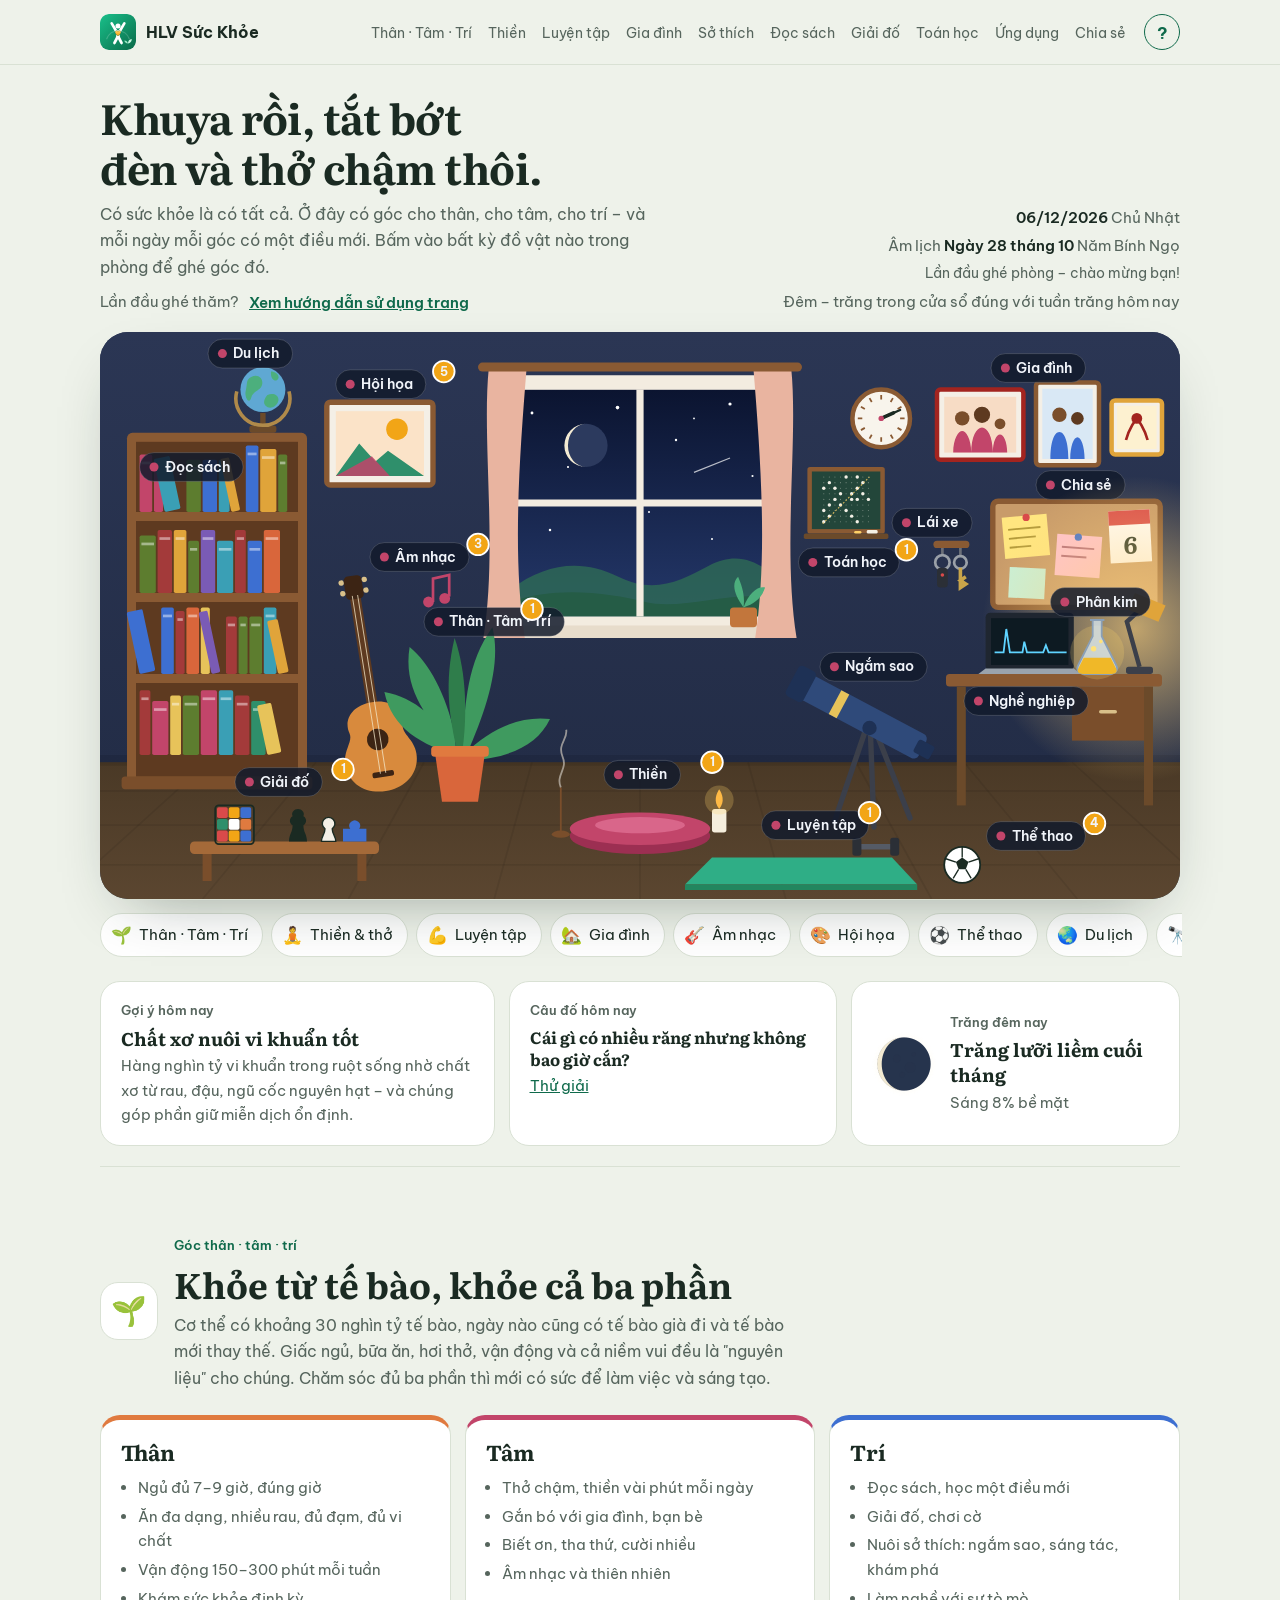
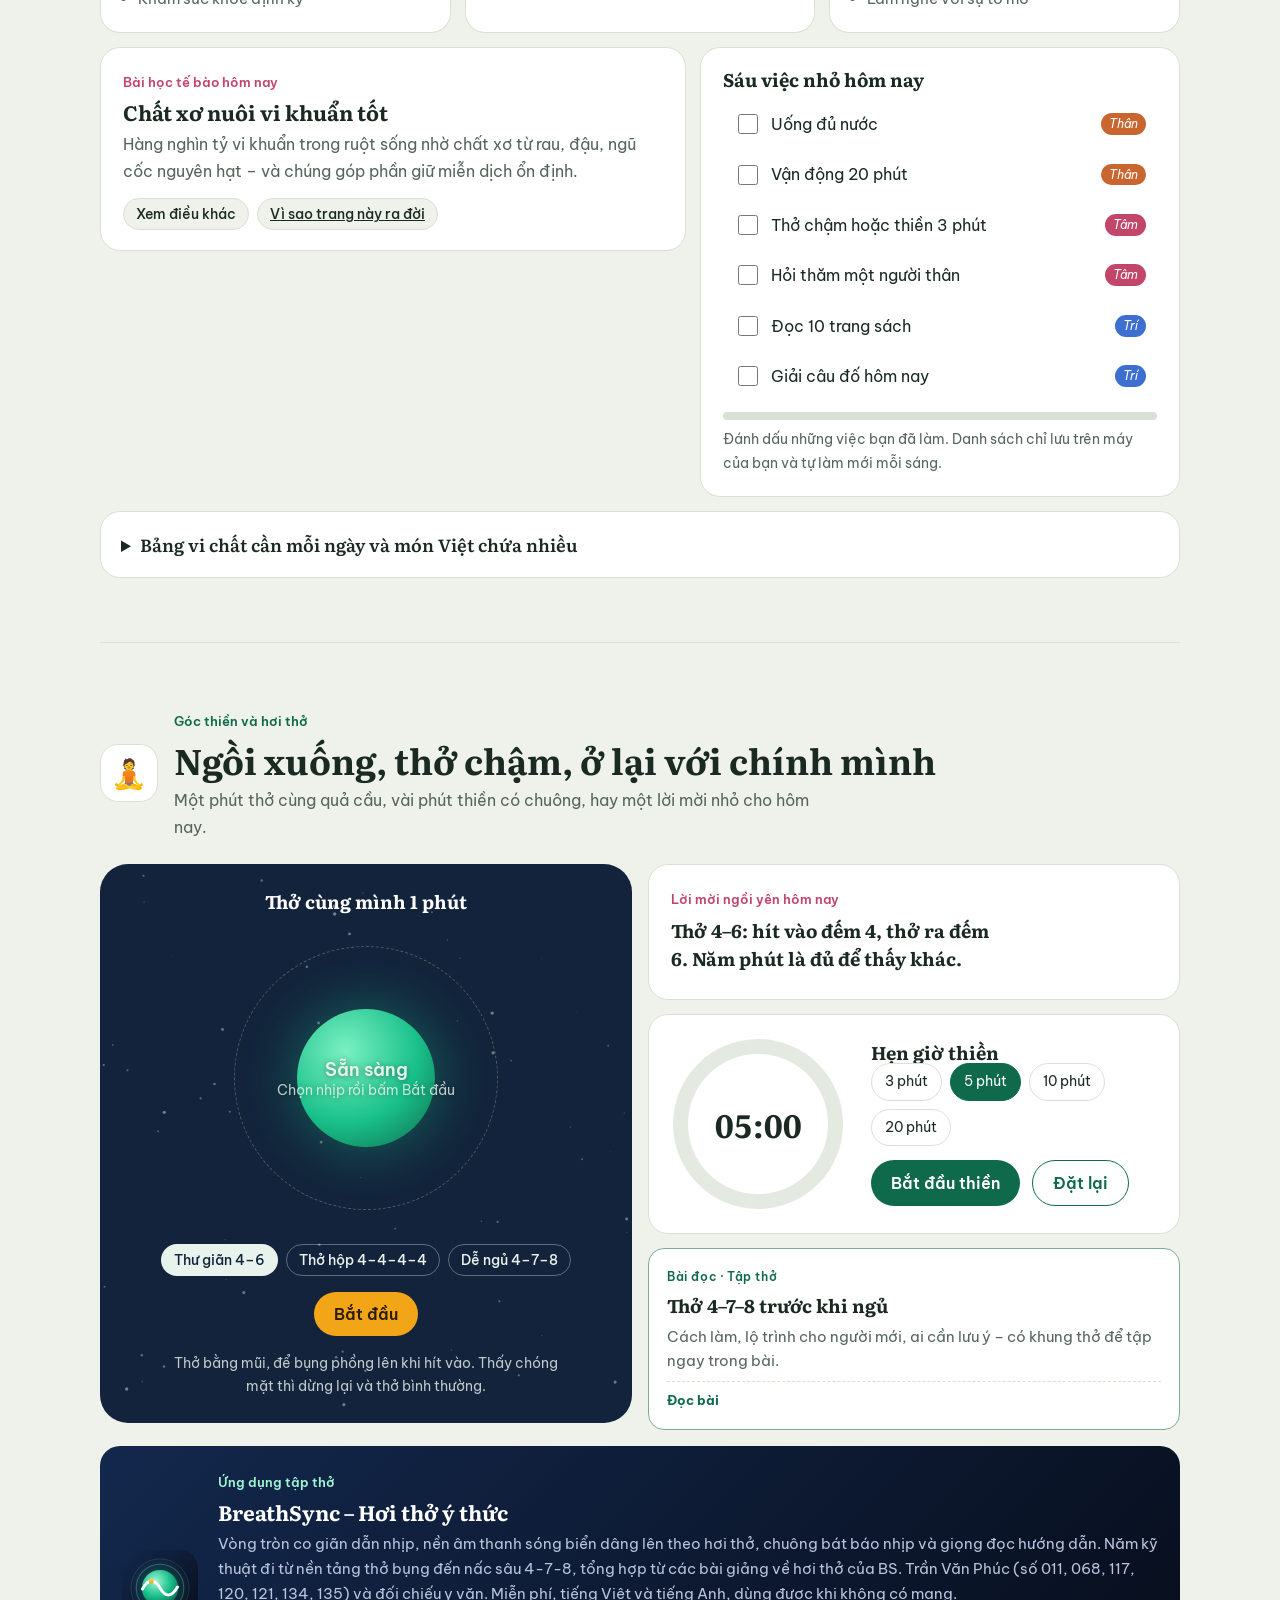
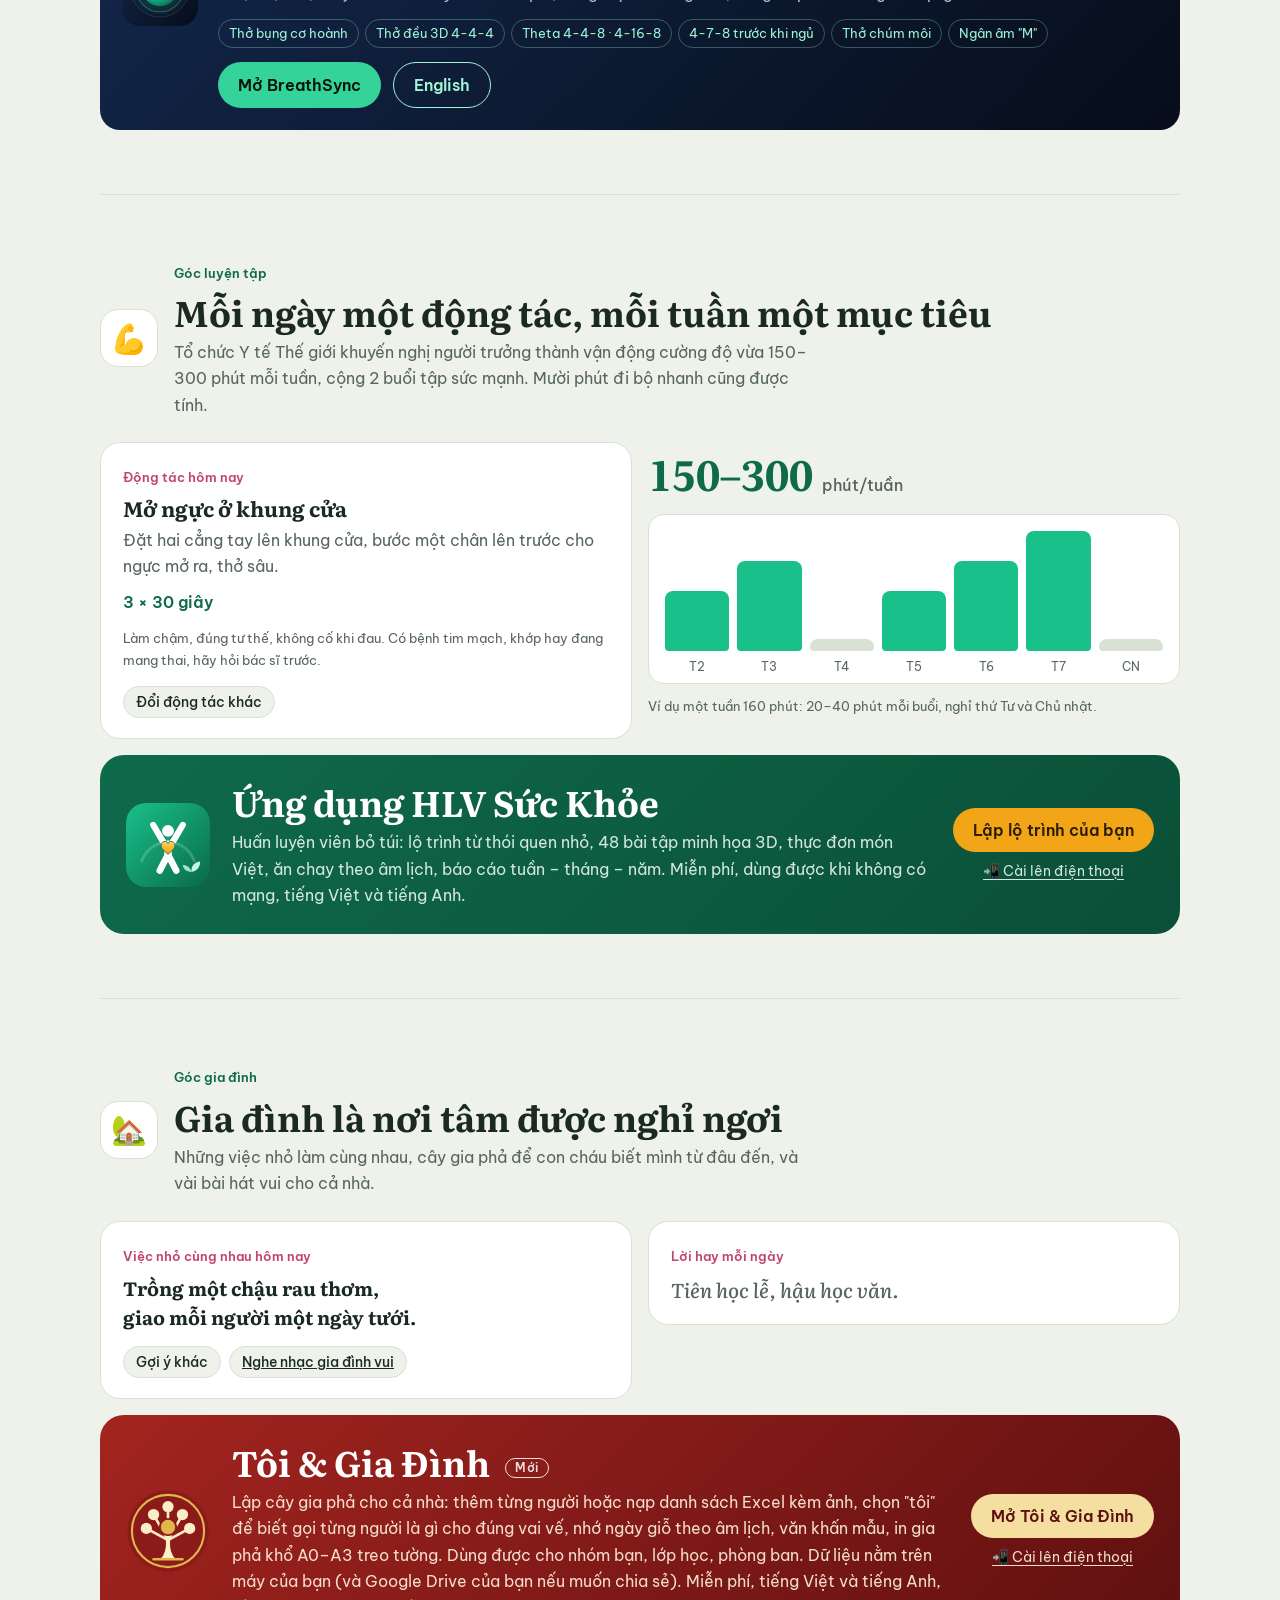
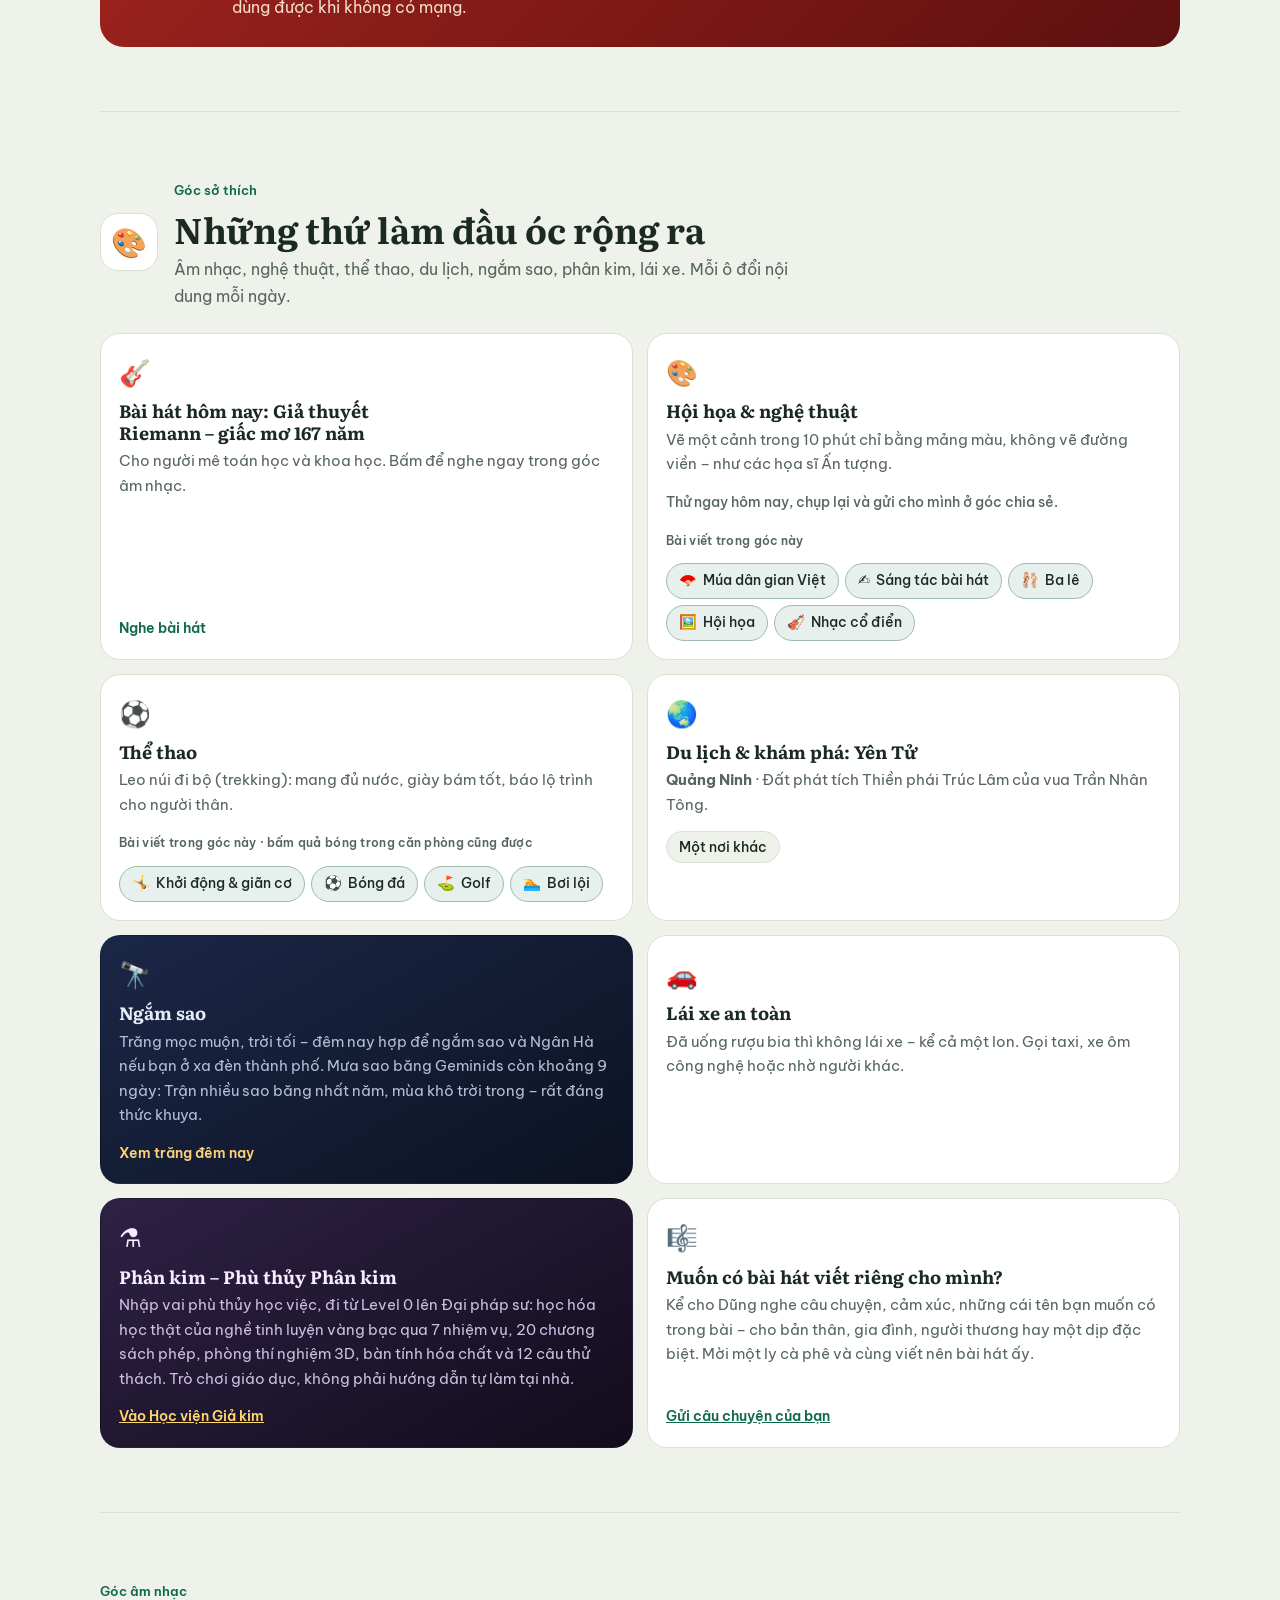
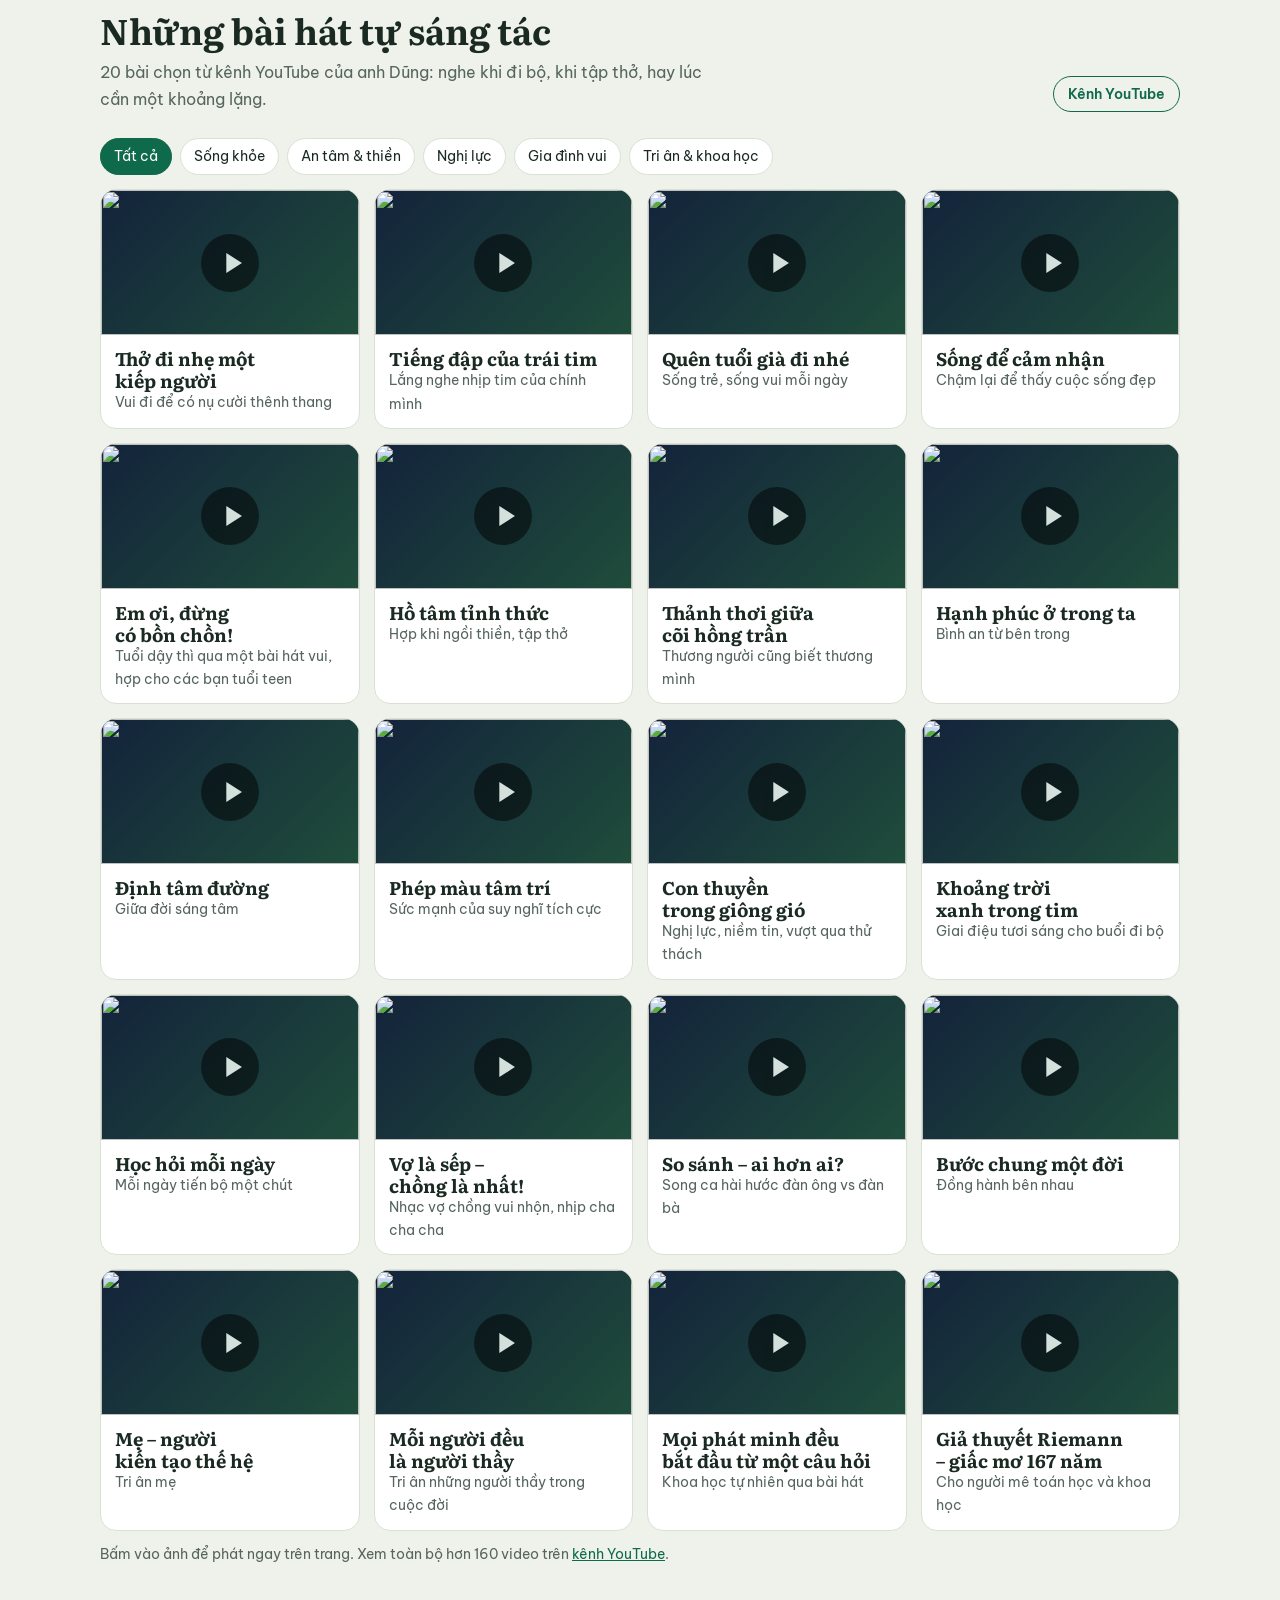
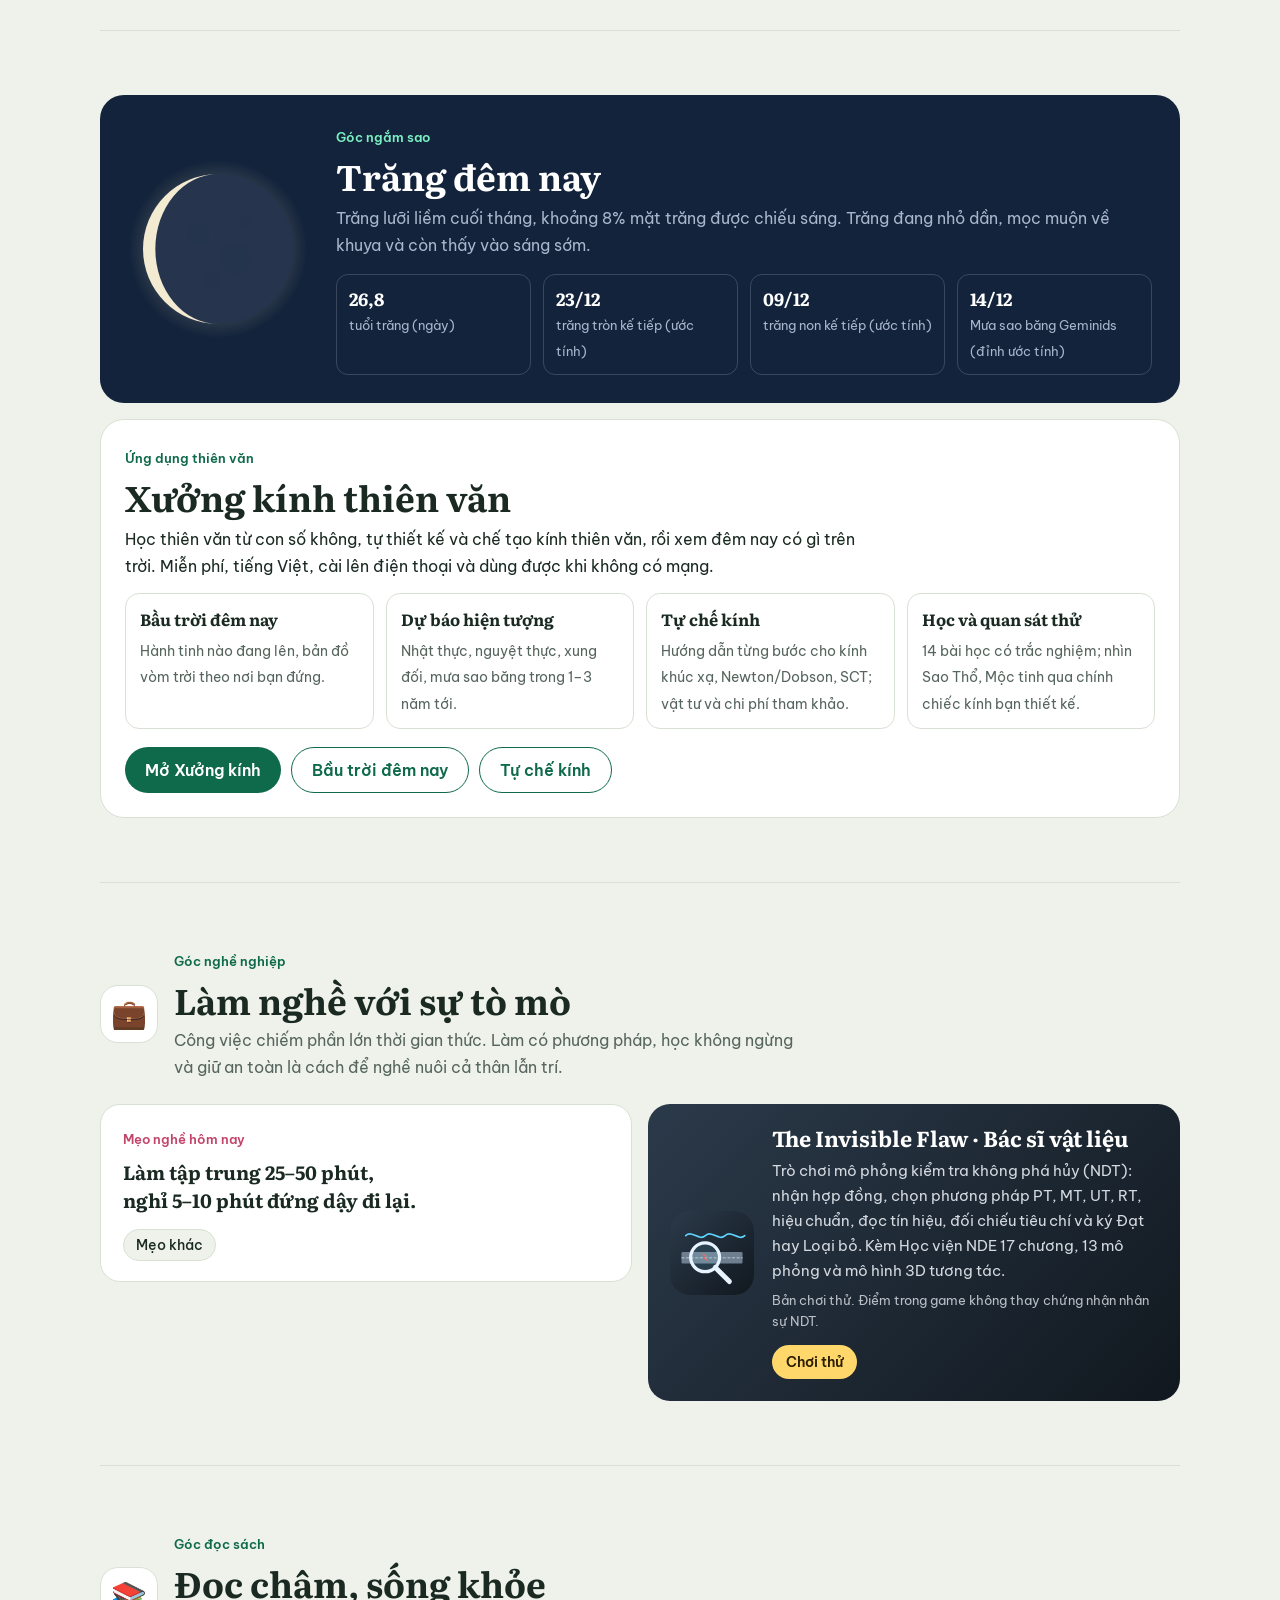
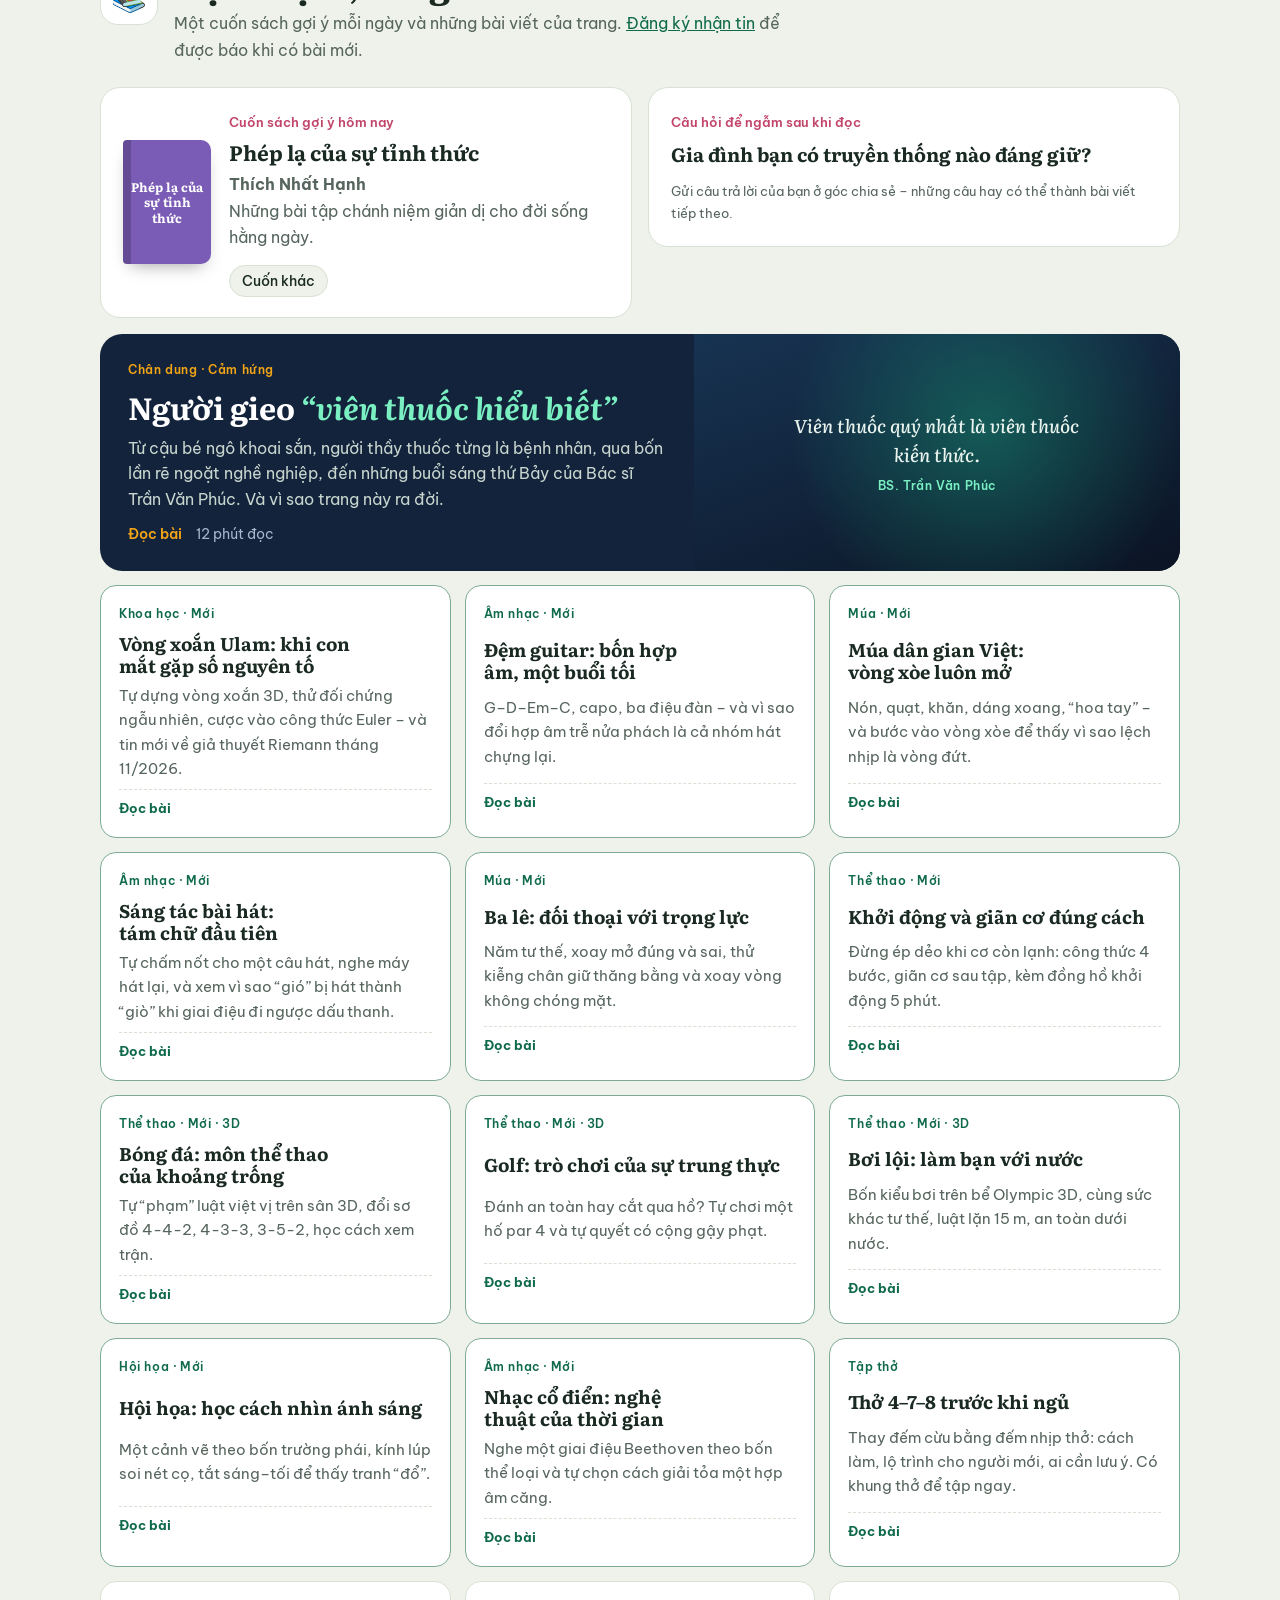
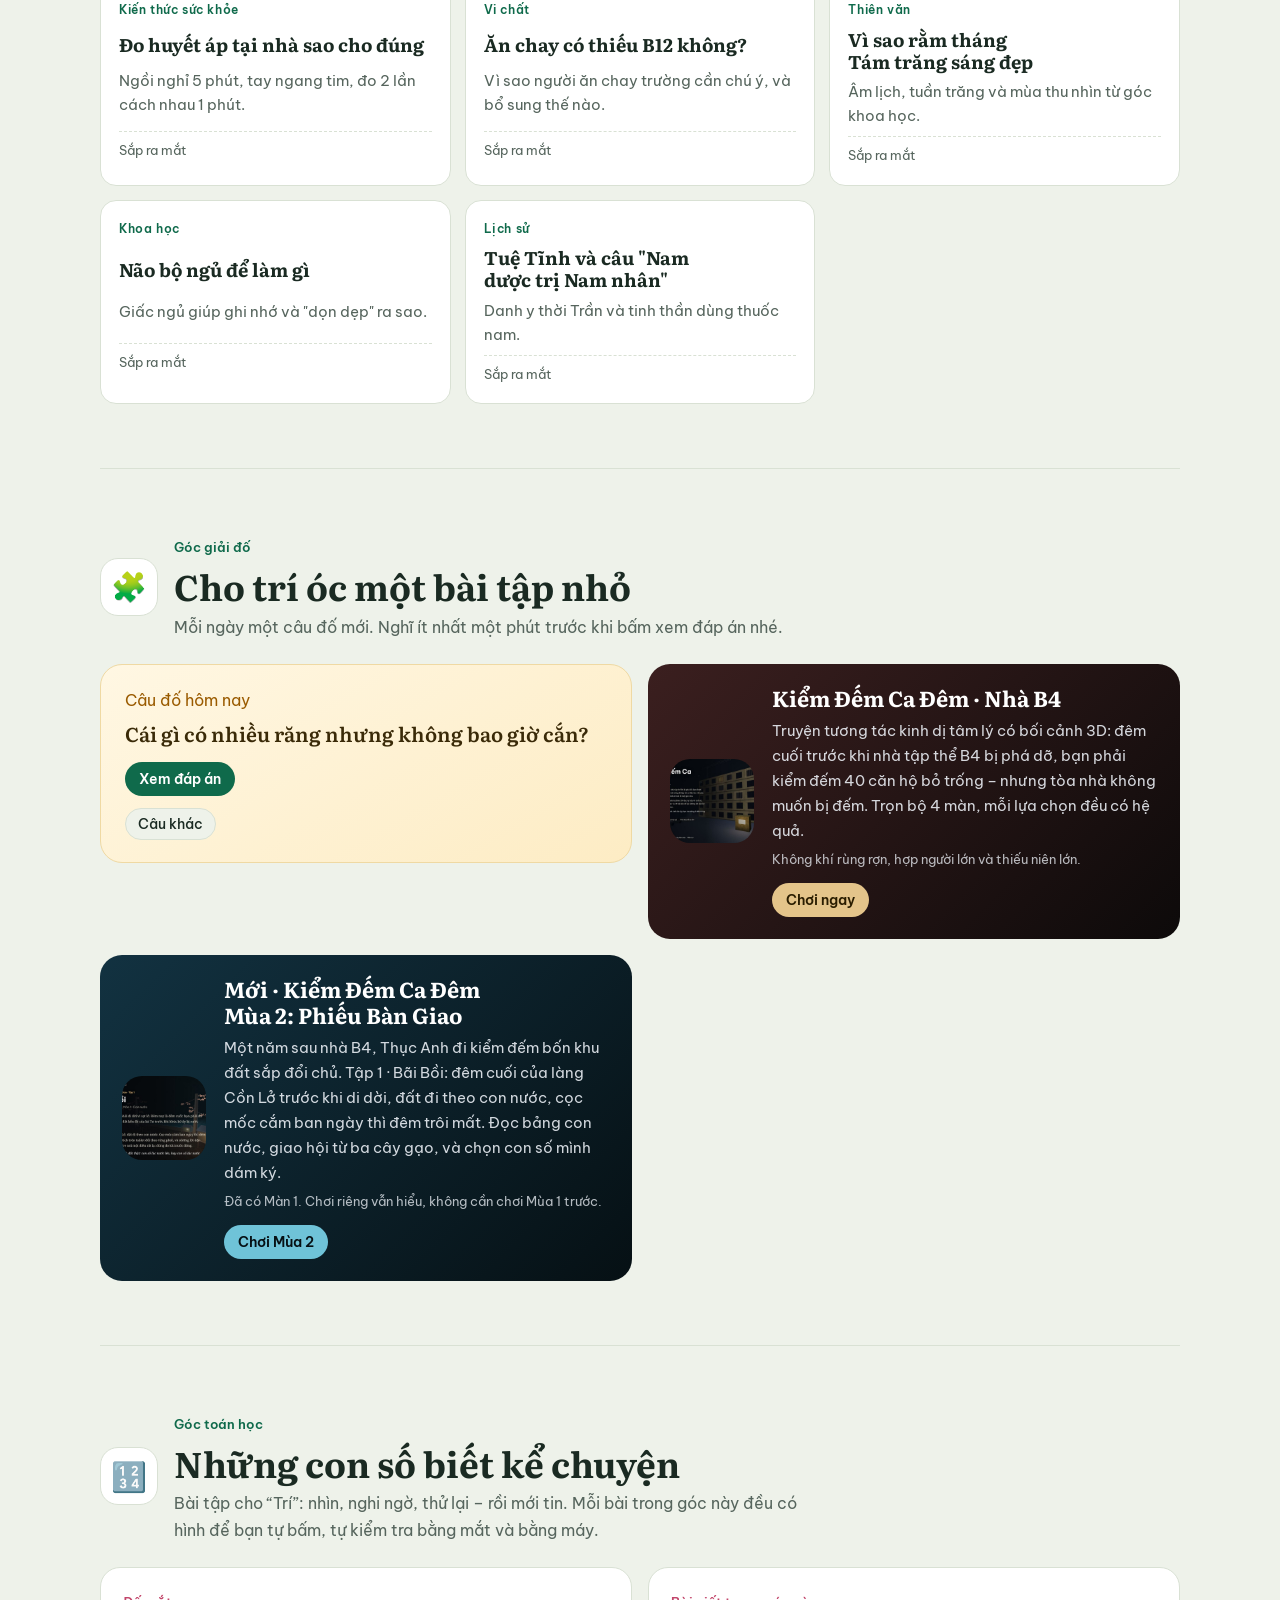
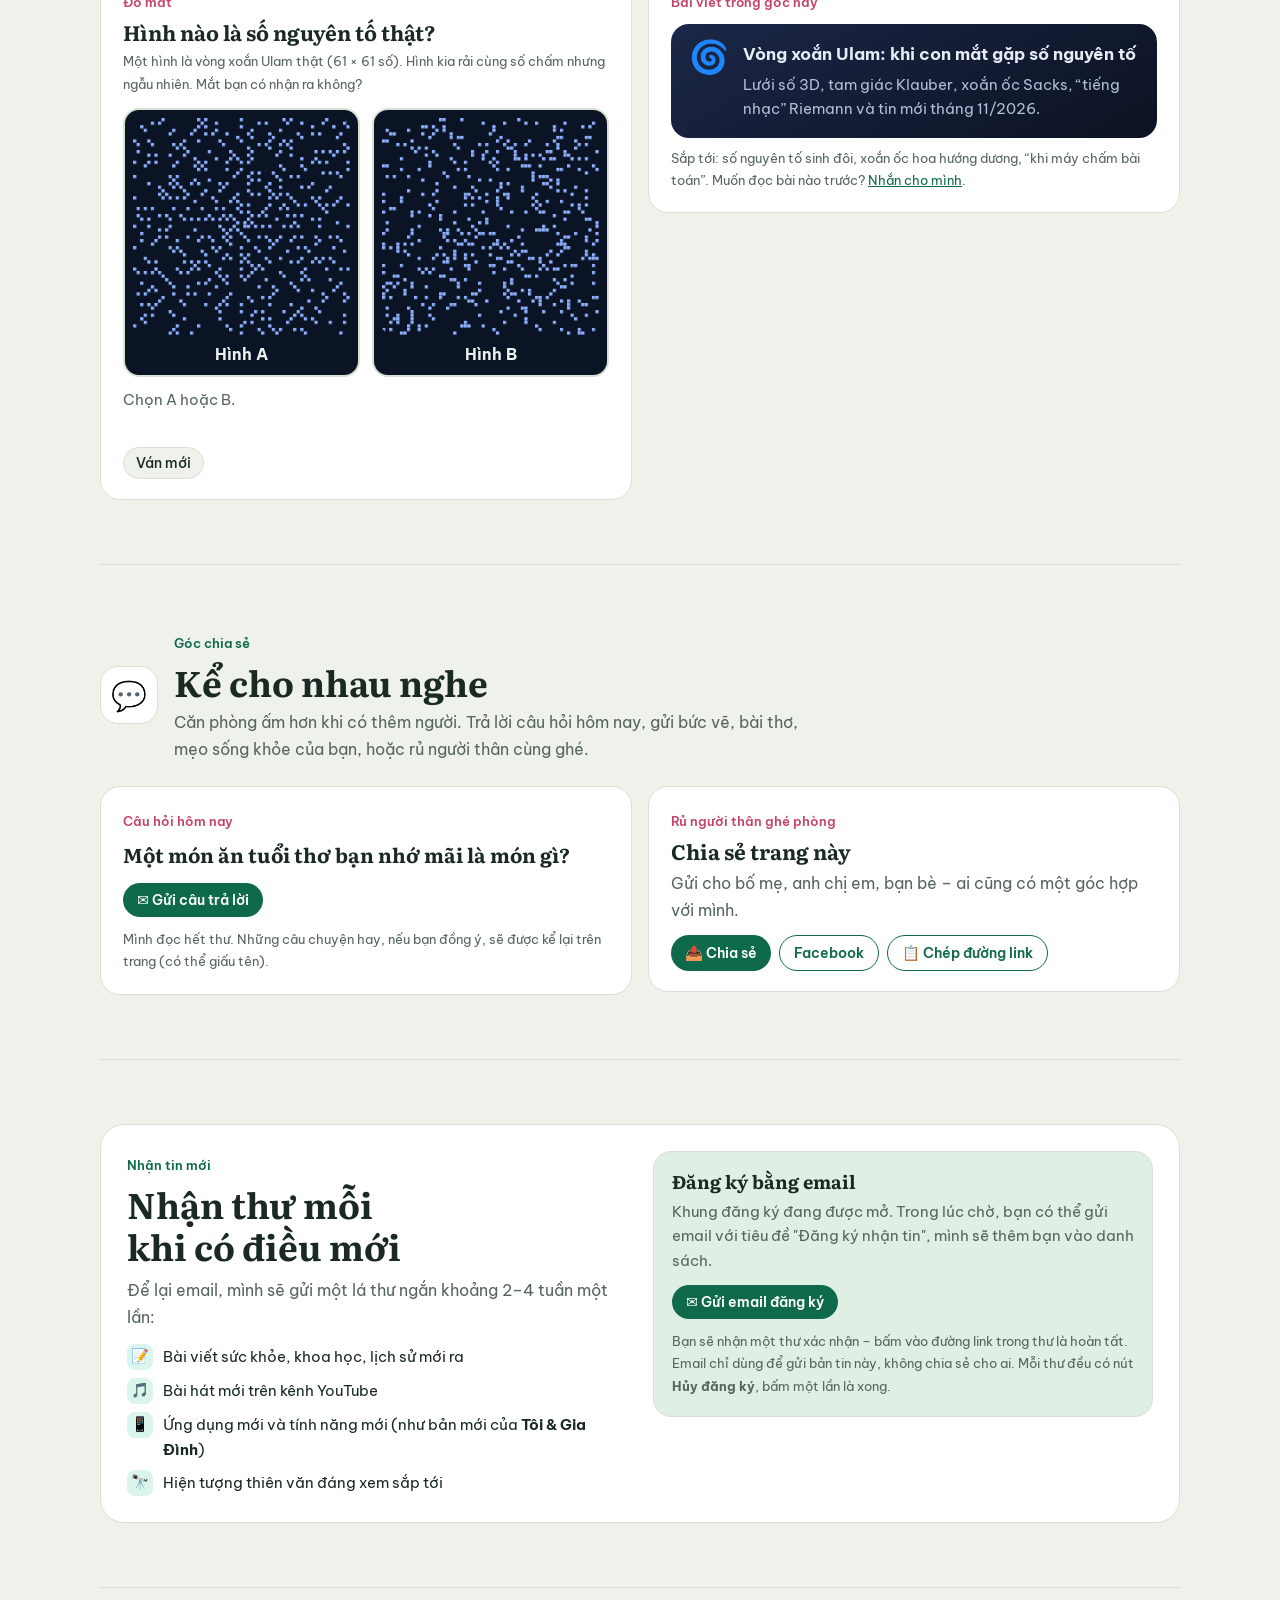
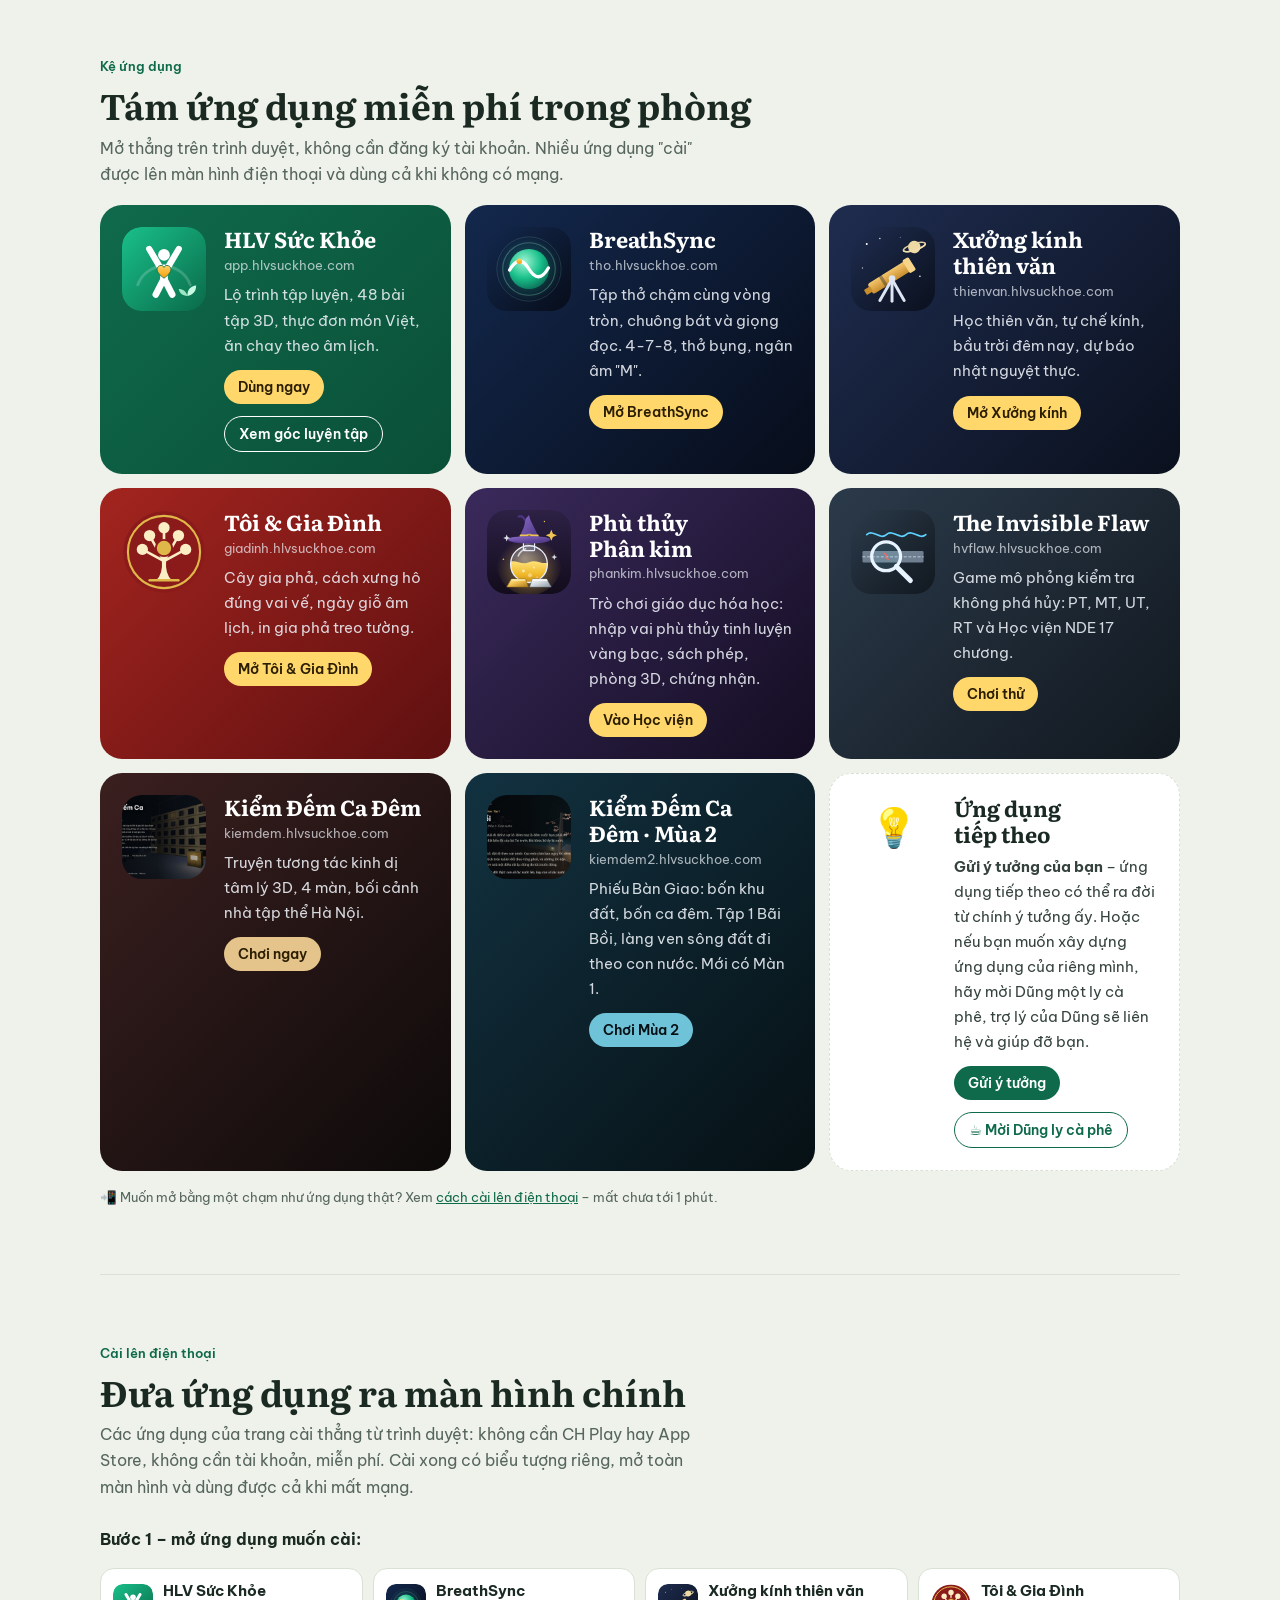
==== commit a29f7401: "Thêm Góc toán học và bài Vòng xoắn Ulam (bản 2.4.0) - Bài tương tác bai-viet/vong-xoan-ulam-so-nguye" ====
--- a/index.html
+++ b/index.html
@@ -24,7 +24,7 @@
 <link rel="preconnect" href="https://fonts.googleapis.com">
 <link rel="preconnect" href="https://fonts.gstatic.com" crossorigin>
 <link href="https://fonts.googleapis.com/css2?family=Be+Vietnam+Pro:wght@400;500;600;700&family=Literata:ital,opsz,wght@0,7..72,500;0,7..72,700;1,7..72,500&display=swap" rel="stylesheet">
-<link rel="stylesheet" href="css/home.css?v=2.1.0">
+<link rel="stylesheet" href="css/home.css?v=2.4.0">
 <script>/* đặt ánh sáng căn phòng theo giờ trên máy trước khi vẽ, tránh nhấp nháy */
 (function(){var h=new Date().getHours();document.documentElement.dataset.time=h>=5&&h<10?'sang':h>=10&&h<16?'trua':h>=16&&h<19?'chieu':'dem';})();</script>
 </head>
@@ -34,7 +34,7 @@
   <div class="wrap nav">
     <a class="brand" href="#"><img src="img/logo.svg" alt="">HLV Sức Khỏe</a>
     <ul>
-      <li><a href="#goc-than-tam-tri">Thân · Tâm · Trí</a></li><li><a href="#thien">Thiền</a></li><li><a href="#van-dong">Luyện tập</a></li><li><a href="#goc-gia-dinh">Gia đình</a></li><li><a href="#goc-so-thich">Sở thích</a></li><li><a href="#bai-viet">Đọc sách</a></li><li><a href="#goc-giai-do">Giải đố</a></li><li><a href="#ung-dung">Ứng dụng</a></li><li><a href="#goc-chia-se">Chia sẻ</a></li>
+      <li><a href="#goc-than-tam-tri">Thân · Tâm · Trí</a></li><li><a href="#thien">Thiền</a></li><li><a href="#van-dong">Luyện tập</a></li><li><a href="#goc-gia-dinh">Gia đình</a></li><li><a href="#goc-so-thich">Sở thích</a></li><li><a href="#bai-viet">Đọc sách</a></li><li><a href="#goc-giai-do">Giải đố</a></li><li><a href="#goc-toan-hoc">Toán học</a></li><li><a href="#ung-dung">Ứng dụng</a></li><li><a href="#goc-chia-se">Chia sẻ</a></li>
     </ul>
     <a class="btn sm apps-btn" href="#ung-dung">Ứng dụng</a>
     <button class="help-btn" type="button" data-guide aria-label="Hướng dẫn sử dụng trang" title="Hướng dẫn sử dụng">?</button>
@@ -91,6 +91,7 @@
 <a class="spot" href="#goc-gia-dinh" aria-label="Gia đình"><g class="obj"><rect x="930" y="64" width="96" height="78" rx="4" fill="#f4efe6" stroke="#a3241f" stroke-width="5"/><rect x="938" y="72" width="80" height="62" fill="#f7dcc5"/><circle cx="958" cy="96" r="8" fill="#7a4e2b"/><circle cx="980" cy="92" r="9" fill="#5e3a20"/><circle cx="1000" cy="102" r="6" fill="#7a4e2b"/><path d="M948 134c0-16 6-24 10-24s10 8 10 24zM968 134c0-18 6-28 12-28s12 10 12 28zM992 134c0-12 4-20 8-20s8 8 8 20z" fill="#c2456a"/>
 <rect x="1040" y="56" width="70" height="92" rx="4" fill="#f4efe6" stroke="#8a5a33" stroke-width="5"/><rect x="1047" y="63" width="56" height="78" fill="#d9e8f5"/><circle cx="1066" cy="92" r="8" fill="#7a4e2b"/><circle cx="1086" cy="96" r="7" fill="#5e3a20"/><path d="M1056 141c0-18 4-30 10-30s10 12 10 30zM1078 141c0-14 4-24 8-24s8 10 8 24z" fill="#3d6fd1"/>
 <rect x="1124" y="76" width="56" height="60" rx="4" fill="#f4efe6" stroke="#e0a43a" stroke-width="5"/><rect x="1130" y="82" width="44" height="48" fill="#fdf1d0"/><path d="M1140 120c4-14 10-22 12-22s8 8 12 22" fill="none" stroke="#a3241f" stroke-width="3"/><circle cx="1152" cy="96" r="6" fill="#a3241f"/></g><g class="lbl" transform="translate(990,40)"><rect x="0" y="-16" height="32" rx="16" width="120"/><circle cx="16" cy="0" r="5"/><text x="28" y="5">Gia đình</text></g></a>
+<a class="spot" href="#goc-toan-hoc" aria-label="Toán học – vòng xoắn Ulam"><g class="obj"><rect x="786" y="150" width="86" height="74" rx="3" fill="#8a5a33"/><rect x="791" y="155" width="76" height="64" fill="#23463a"/><g fill="#f3f0e6"><circle cx="829.0" cy="186.0" r=".6" opacity=".4"/><circle cx="835.2" cy="186.0" r="1.9"/><circle cx="835.2" cy="179.8" r="1.9"/><circle cx="829.0" cy="179.8" r=".6" opacity=".4"/><circle cx="822.8" cy="179.8" r="1.9"/><circle cx="822.8" cy="186.0" r=".6" opacity=".4"/><circle cx="822.8" cy="192.2" r="1.9"/><circle cx="829.0" cy="192.2" r=".6" opacity=".4"/><circle cx="835.2" cy="192.2" r=".6" opacity=".4"/><circle cx="841.4" cy="192.2" r=".6" opacity=".4"/><circle cx="841.4" cy="186.0" r="1.9"/><circle cx="841.4" cy="179.8" r=".6" opacity=".4"/><circle cx="841.4" cy="173.6" r="1.9"/><circle cx="835.2" cy="173.6" r=".6" opacity=".4"/><circle cx="829.0" cy="173.6" r=".6" opacity=".4"/><circle cx="822.8" cy="173.6" r=".6" opacity=".4"/><circle cx="816.6" cy="173.6" r="1.9"/><circle cx="816.6" cy="179.8" r=".6" opacity=".4"/><circle cx="816.6" cy="186.0" r="1.9"/><circle cx="816.6" cy="192.2" r=".6" opacity=".4"/><circle cx="816.6" cy="198.4" r=".6" opacity=".4"/><circle cx="822.8" cy="198.4" r=".6" opacity=".4"/><circle cx="829.0" cy="198.4" r="1.9"/><circle cx="835.2" cy="198.4" r=".6" opacity=".4"/><circle cx="841.4" cy="198.4" r=".6" opacity=".4"/><circle cx="847.6" cy="198.4" r=".6" opacity=".4"/><circle cx="847.6" cy="192.2" r=".6" opacity=".4"/><circle cx="847.6" cy="186.0" r=".6" opacity=".4"/><circle cx="847.6" cy="179.8" r="1.9"/><circle cx="847.6" cy="173.6" r=".6" opacity=".4"/><circle cx="847.6" cy="167.4" r="1.9"/><circle cx="841.4" cy="167.4" r=".6" opacity=".4"/><circle cx="835.2" cy="167.4" r=".6" opacity=".4"/><circle cx="829.0" cy="167.4" r=".6" opacity=".4"/><circle cx="822.8" cy="167.4" r=".6" opacity=".4"/><circle cx="816.6" cy="167.4" r=".6" opacity=".4"/><circle cx="810.4" cy="167.4" r="1.9"/><circle cx="810.4" cy="173.6" r=".6" opacity=".4"/><circle cx="810.4" cy="179.8" r=".6" opacity=".4"/><circle cx="810.4" cy="186.0" r=".6" opacity=".4"/><circle cx="810.4" cy="192.2" r="1.9"/><circle cx="810.4" cy="198.4" r=".6" opacity=".4"/><circle cx="810.4" cy="204.6" r="1.9"/><circle cx="816.6" cy="204.6" r=".6" opacity=".4"/><circle cx="822.8" cy="204.6" r=".6" opacity=".4"/><circle cx="829.0" cy="204.6" r=".6" opacity=".4"/><circle cx="835.2" cy="204.6" r="1.9"/><circle cx="841.4" cy="204.6" r=".6" opacity=".4"/><circle cx="847.6" cy="204.6" r=".6" opacity=".4"/><circle cx="853.8" cy="204.6" r=".6" opacity=".4"/><circle cx="853.8" cy="198.4" r=".6" opacity=".4"/><circle cx="853.8" cy="192.2" r=".6" opacity=".4"/><circle cx="853.8" cy="186.0" r="1.9"/><circle cx="853.8" cy="179.8" r=".6" opacity=".4"/><circle cx="853.8" cy="173.6" r=".6" opacity=".4"/><circle cx="853.8" cy="167.4" r=".6" opacity=".4"/><circle cx="853.8" cy="161.2" r=".6" opacity=".4"/><circle cx="847.6" cy="161.2" r=".6" opacity=".4"/><circle cx="841.4" cy="161.2" r="1.9"/><circle cx="835.2" cy="161.2" r=".6" opacity=".4"/><circle cx="829.0" cy="161.2" r="1.9"/><circle cx="822.8" cy="161.2" r=".6" opacity=".4"/><circle cx="816.6" cy="161.2" r=".6" opacity=".4"/><circle cx="810.4" cy="161.2" r=".6" opacity=".4"/><circle cx="804.2" cy="161.2" r=".6" opacity=".4"/><circle cx="804.2" cy="167.4" r=".6" opacity=".4"/><circle cx="804.2" cy="173.6" r="1.9"/><circle cx="804.2" cy="179.8" r=".6" opacity=".4"/><circle cx="804.2" cy="186.0" r=".6" opacity=".4"/><circle cx="804.2" cy="192.2" r=".6" opacity=".4"/><circle cx="804.2" cy="198.4" r="1.9"/><circle cx="804.2" cy="204.6" r=".6" opacity=".4"/><circle cx="804.2" cy="210.8" r="1.9"/><circle cx="810.4" cy="210.8" r=".6" opacity=".4"/><circle cx="816.6" cy="210.8" r=".6" opacity=".4"/><circle cx="822.8" cy="210.8" r=".6" opacity=".4"/><circle cx="829.0" cy="210.8" r=".6" opacity=".4"/><circle cx="835.2" cy="210.8" r=".6" opacity=".4"/><circle cx="841.4" cy="210.8" r="1.9"/><circle cx="847.6" cy="210.8" r=".6" opacity=".4"/><circle cx="853.8" cy="210.8" r=".6" opacity=".4"/></g><path d="M803 213l52-52" stroke="#ffd166" stroke-width="1.2" stroke-dasharray="2 2" opacity=".8"/><rect x="782" y="224" width="94" height="6" rx="2" fill="#6b4a2a"/><rect x="852" y="220" width="12" height="4" rx="1.5" fill="#f6f1e4"/><rect x="838" y="221" width="8" height="3" rx="1.5" fill="#ffd166"/></g><g class="lbl" transform="translate(776,256)"><rect x="0" y="-16" height="32" rx="16" width="120"/><circle cx="16" cy="0" r="5"/><text x="28" y="5">Toán học</text></g></a>
 <a class="spot" href="#goc-lai-xe" aria-label="Lái xe"><g class="obj"><rect x="926" y="232" width="40" height="8" rx="4" fill="#8a5a33"/><path d="M936 240v8M956 240v8" stroke="#6b6f78" stroke-width="3"/><circle cx="936" cy="256" r="8" fill="none" stroke="#9aa0a8" stroke-width="3"/><rect x="930" y="262" width="12" height="22" rx="4" fill="#2b2f36"/><circle cx="936" cy="270" r="2" fill="#d94a4a"/><circle cx="956" cy="256" r="7" fill="none" stroke="#9aa0a8" stroke-width="3"/><path d="M956 262v22l6-4-6-4 6-4" fill="none" stroke="#c9a54a" stroke-width="4"/></g><g class="lbl" transform="translate(880,212)"><rect x="0" y="-16" height="32" rx="16" width="120"/><circle cx="16" cy="0" r="5"/><text x="28" y="5">Lái xe</text></g></a>
 <a class="spot" href="#goc-chia-se" aria-label="Góc chia sẻ"><g class="obj"><rect x="992" y="188" width="186" height="118" rx="6" fill="#c89b6a" stroke="#8a5a33" stroke-width="6"/><g transform="rotate(-5 1030 230)"><rect x="1004" y="204" width="50" height="46" fill="#ffe680"/><path d="M1010 218h36M1010 228h30M1010 238h24" stroke="#b39a3a" stroke-width="2"/></g><g transform="rotate(4 1088 250)"><rect x="1062" y="226" width="50" height="46" fill="#ffc2d1"/><path d="M1068 240h36M1068 250h28" stroke="#b36a7d" stroke-width="2"/></g><g transform="rotate(-3 1146 236)"><rect x="1122" y="198" width="46" height="58" fill="#fff"/><rect x="1122" y="198" width="46" height="16" fill="#d94a4a"/><text id="calDay" x="1145" y="246" text-anchor="middle" font-family="Literata,serif" font-weight="700" font-size="26" fill="#1a2a22">24</text></g><circle cx="1029" cy="206" r="4" fill="#d94a4a"/><circle cx="1087" cy="228" r="4" fill="#3d6fd1"/><rect x="1010" y="262" width="40" height="34" fill="#c8f0d8" transform="rotate(3 1030 279)"/></g><g class="lbl" transform="translate(1040,170)"><rect x="0" y="-16" height="32" rx="16" width="120"/><circle cx="16" cy="0" r="5"/><text x="28" y="5">Chia sẻ</text></g></a>
 <g aria-hidden="true"><circle cx="1150" cy="330" r="170" fill="url(#lampG)" style="opacity:var(--lamp)"/><rect x="1140" y="372" width="30" height="8" rx="3" fill="#3b3f4a"/><path d="M1155 372l-14-50 26-24" fill="none" stroke="#3b3f4a" stroke-width="5"/><path d="M1150 290l34 14-8 18-34-14z" fill="#e0a43a"/><rect x="940" y="380" width="240" height="14" rx="4" fill="#8a5a33"/><rect x="952" y="394" width="10" height="132" fill="#6b4a2a"/><rect x="1160" y="394" width="10" height="132" fill="#6b4a2a"/><rect x="1080" y="394" width="80" height="60" fill="#7a4e2b"/><rect x="1110" y="420" width="20" height="4" rx="2" fill="#d9c08a"/></g>
@@ -104,7 +105,7 @@
 </svg>
     </div>
     <nav class="corners" aria-label="Đi tới các góc">
-      <a href="#goc-than-tam-tri"><span>🌱</span>Thân · Tâm · Trí</a><a href="#thien"><span>🧘</span>Thiền &amp; thở</a><a href="#van-dong"><span>💪</span>Luyện tập</a><a href="#goc-gia-dinh"><span>🏡</span>Gia đình</a><a href="#am-nhac"><span>🎸</span>Âm nhạc</a><a href="#goc-nghe-thuat"><span>🎨</span>Hội họa</a><a href="#goc-the-thao"><span>⚽</span>Thể thao</a><a href="#goc-du-lich"><span>🌏</span>Du lịch</a><a href="#bau-troi"><span>🔭</span>Ngắm sao</a><a href="#goc-phan-kim"><span>⚗️</span>Phân kim</a><a href="#goc-lai-xe"><span>🚗</span>Lái xe</a><a href="#goc-nghe-nghiep"><span>💼</span>Nghề nghiệp</a><a href="#bai-viet"><span>📚</span>Đọc sách</a><a href="#goc-giai-do"><span>🧩</span>Giải đố</a><a href="#goc-chia-se"><span>💬</span>Chia sẻ</a>
+      <a href="#goc-than-tam-tri"><span>🌱</span>Thân · Tâm · Trí</a><a href="#thien"><span>🧘</span>Thiền &amp; thở</a><a href="#van-dong"><span>💪</span>Luyện tập</a><a href="#goc-gia-dinh"><span>🏡</span>Gia đình</a><a href="#am-nhac"><span>🎸</span>Âm nhạc</a><a href="#goc-nghe-thuat"><span>🎨</span>Hội họa</a><a href="#goc-the-thao"><span>⚽</span>Thể thao</a><a href="#goc-du-lich"><span>🌏</span>Du lịch</a><a href="#bau-troi"><span>🔭</span>Ngắm sao</a><a href="#goc-phan-kim"><span>⚗️</span>Phân kim</a><a href="#goc-lai-xe"><span>🚗</span>Lái xe</a><a href="#goc-nghe-nghiep"><span>💼</span>Nghề nghiệp</a><a href="#bai-viet"><span>📚</span>Đọc sách</a><a href="#goc-giai-do"><span>🧩</span>Giải đố</a><a href="#goc-toan-hoc"><span>🔢</span>Toán học</a><a href="#goc-chia-se"><span>💬</span>Chia sẻ</a>
     </nav>
     <div class="board" aria-label="Bảng tin hôm nay">
       <div><div class="k">Gợi ý hôm nay</div><div class="v" id="bTipT">–</div><div class="s" id="bTip">–</div></div>
@@ -341,6 +342,7 @@
       <div class="art" aria-hidden="true"><blockquote>Viên thuốc quý nhất là viên thuốc kiến thức.<span>BS. Trần Văn Phúc</span></blockquote></div>
     </a>
     <div class="posts">
+      <a class="post live" href="bai-viet/vong-xoan-ulam-so-nguyen-to.html"><span class="cat-l">Khoa học · Mới</span><h3>Vòng xoắn Ulam: khi con mắt gặp số nguyên tố</h3><p>Tự dựng vòng xoắn 3D, thử đối chứng ngẫu nhiên, cược vào công thức Euler – và tin mới về giả thuyết Riemann tháng 11/2026.</p><span class="soon"><b style="color:var(--forest)">Đọc bài</b> <span data-post-stats="vong-xoan-ulam-so-nguyen-to"></span></span></a>
       <a class="post live" href="bai-viet/dem-guitar-bon-hop-am.html"><span class="cat-l">Âm nhạc · Mới</span><h3>Đệm guitar: bốn hợp âm, một buổi tối</h3><p>G–D–Em–C, capo, ba điệu đàn – và vì sao đổi hợp âm trễ nửa phách là cả nhóm hát chựng lại.</p><span class="soon"><b style="color:var(--forest)">Đọc bài</b> <span data-post-stats="dem-guitar-bon-hop-am"></span></span></a>
       <a class="post live" href="bai-viet/mua-dan-gian-viet-nam.html"><span class="cat-l">Múa · Mới</span><h3>Múa dân gian Việt: vòng xòe luôn mở</h3><p>Nón, quạt, khăn, dáng xoang, “hoa tay” – và bước vào vòng xòe để thấy vì sao lệch nhịp là vòng đứt.</p><span class="soon"><b style="color:var(--forest)">Đọc bài</b> <span data-post-stats="mua-dan-gian-viet-nam"></span></span></a>
       <a class="post live" href="bai-viet/sang-tac-bai-hat-cho-nguoi-moi.html"><span class="cat-l">Âm nhạc · Mới</span><h3>Sáng tác bài hát: tám chữ đầu tiên</h3><p>Tự chấm nốt cho một câu hát, nghe máy hát lại, và xem vì sao “gió” bị hát thành “giò” khi giai điệu đi ngược dấu thanh.</p><span class="soon"><b style="color:var(--forest)">Đọc bài</b> <span data-post-stats="sang-tac-bai-hat-cho-nguoi-moi"></span></span></a>
@@ -374,6 +376,27 @@
       <div class="app2 kd2">
         <img src="img/apps/kiem-dem-mua-2.jpg" alt="Màn hình Kiểm Đếm Ca Đêm Mùa 2, Tập 1 Bãi Bồi">
         <div><h3>Mới · Kiểm Đếm Ca Đêm Mùa 2: Phiếu Bàn Giao</h3><p>Một năm sau nhà B4, Thục Anh đi kiểm đếm bốn khu đất sắp đổi chủ. Tập 1 · Bãi Bồi: đêm cuối của làng Cồn Lở trước khi di dời, đất đi theo con nước, cọc mốc cắm ban ngày thì đêm trôi mất. Đọc bảng con nước, giao hội từ ba cây gạo, và chọn con số mình dám ký.</p><p class="warn">Đã có Màn 1. Chơi riêng vẫn hiểu, không cần chơi Mùa 1 trước.</p><div class="cta"><a class="btn sm" href="https://kiemdem2.hlvsuckhoe.com/">Chơi Mùa 2</a></div></div>
+      </div>
+    </div>
+  </section>
+
+  <!-- ===== GÓC TOÁN HỌC (thêm 25/11/2026) – đồ vật: bảng đen nhỏ có vòng xoắn Ulam; trò "Đố mắt" ở js/toan-hoc.js ===== -->
+  <section id="goc-toan-hoc" aria-labelledby="h-th">
+    <div class="goc-h"><span class="ic" aria-hidden="true">🔢</span><div><span class="tag">Góc toán học</span><h2 id="h-th">Những con số biết kể chuyện</h2><p>Bài tập cho “Trí”: nhìn, nghi ngờ, thử lại – rồi mới tin. Mỗi bài trong góc này đều có hình để bạn tự bấm, tự kiểm tra bằng mắt và bằng máy.</p></div></div>
+    <div class="two">
+      <div class="today-card th-game">
+        <span class="when">Đố mắt</span>
+        <h3>Hình nào là số nguyên tố thật?</h3>
+        <p class="fine" style="margin-top:2px">Một hình là vòng xoắn Ulam thật (61 × 61 số). Hình kia rải cùng số chấm nhưng ngẫu nhiên. Mắt bạn có nhận ra không?</p>
+        <div class="th-pair"><button type="button" class="th-pick" data-th="0" aria-label="Chọn hình A"><canvas width="244" height="244"></canvas><b>Hình A</b></button><button type="button" class="th-pick" data-th="1" aria-label="Chọn hình B"><canvas width="244" height="244"></canvas><b>Hình B</b></button></div>
+        <p class="th-res" id="thRes" aria-live="polite">Chọn A hoặc B.</p>
+        <div class="nav2"><button class="mini" type="button" id="thNew">Ván mới</button> <span class="fine" id="thScore"></span></div>
+      </div>
+      <div class="today-card">
+        <span class="when">Bài viết trong góc này</span>
+        <a class="th-feat" href="bai-viet/vong-xoan-ulam-so-nguyen-to.html"><span class="th-ic" aria-hidden="true">🌀</span><span><b>Vòng xoắn Ulam: khi con mắt gặp số nguyên tố</b><span>Lưới số 3D, tam giác Klauber, xoắn ốc Sacks, “tiếng nhạc” Riemann và tin mới tháng 11/2026.</span><span data-post-stats="vong-xoan-ulam-so-nguyen-to"></span></span></a>
+        <!-- Khi góc có từ hai bài: thêm <ul class="hb-posts" data-posts="goc-toan-hoc"></ul> để tự liệt kê theo js/posts.js -->
+        <p class="fine" style="margin-top:10px">Sắp tới: số nguyên tố sinh đôi, xoắn ốc hoa hướng dương, “khi máy chấm bài toán”. Muốn đọc bài nào trước? <a href="mailto:lienhe@hlvsuckhoe.com?subject=G%C3%B3c%20to%C3%A1n%20h%E1%BB%8Dc">Nhắn cho mình</a>.</p>
       </div>
     </div>
   </section>
@@ -533,8 +556,9 @@
 <script src="js/config.js"></script>
 <script src="js/daily.js?v=2.1.0"></script>
 <script src="js/home.js?v=2.0.0"></script>
-<script src="js/posts.js?v=2.3.0"></script>
+<script src="js/posts.js?v=2.4.0"></script>
 <script src="js/room-menu.js?v=2.1.0"></script>
+<script src="js/toan-hoc.js?v=2.4.0" defer></script>
 <script src="js/post-actions.js"></script>
 <!-- ===== DÁN MÃ CLOUDFLARE WEB ANALYTICS VÀO NGAY DƯỚI DÒNG NÀY (tùy chọn – thống kê chi tiết chỉ anh xem) ===== -->
 
--- a/css/home.css
+++ b/css/home.css
@@ -411,3 +411,19 @@
 .hb-posts a:hover{background:var(--forest);color:#fff}
 .hb-st{font-size:.75rem;color:var(--muted)}
 @media (prefers-reduced-motion:reduce){.rm *{transition:none!important}}
+
+/* ===== Góc toán học (2.4.0, 25/11/2026): trò "Đố mắt" + thẻ bài ===== */
+.th-pair{display:grid;grid-template-columns:1fr 1fr;gap:12px;margin-top:12px}
+.th-pick{display:flex;flex-direction:column;align-items:center;gap:6px;background:#0b1424;border:2px solid var(--line);border-radius:16px;padding:8px;cursor:pointer;color:#e9f3ee;font:inherit}
+.th-pick canvas{width:100%;height:auto;aspect-ratio:1;border-radius:10px;display:block}
+.th-pick:hover{border-color:var(--forest)}
+.th-pick:focus-visible{outline:3px solid var(--sun);outline-offset:2px}
+.th-pick.ok{border-color:#2fae86;box-shadow:0 0 0 3px rgba(47,174,134,.35)}
+.th-pick.no{border-color:#d94a4a;box-shadow:0 0 0 3px rgba(217,74,74,.3)}
+.th-res{margin:10px 0 6px;font-size:.95rem;min-height:3em}
+.th-feat{display:flex;gap:14px;align-items:flex-start;text-decoration:none;color:inherit;background:linear-gradient(150deg,#1b2747,#0c1222);color:#e6ecf6;border-radius:18px;padding:16px 18px;margin-top:10px}
+.th-feat b{display:block;font-size:1.08rem;margin-bottom:4px}
+.th-feat span span{display:block;color:#b3bfd6;font-size:.92rem}
+.th-feat:hover{outline:2px solid #ffd27a}
+.th-ic{font-size:2rem;line-height:1}
+@media (max-width:520px){.th-pair{gap:8px}}
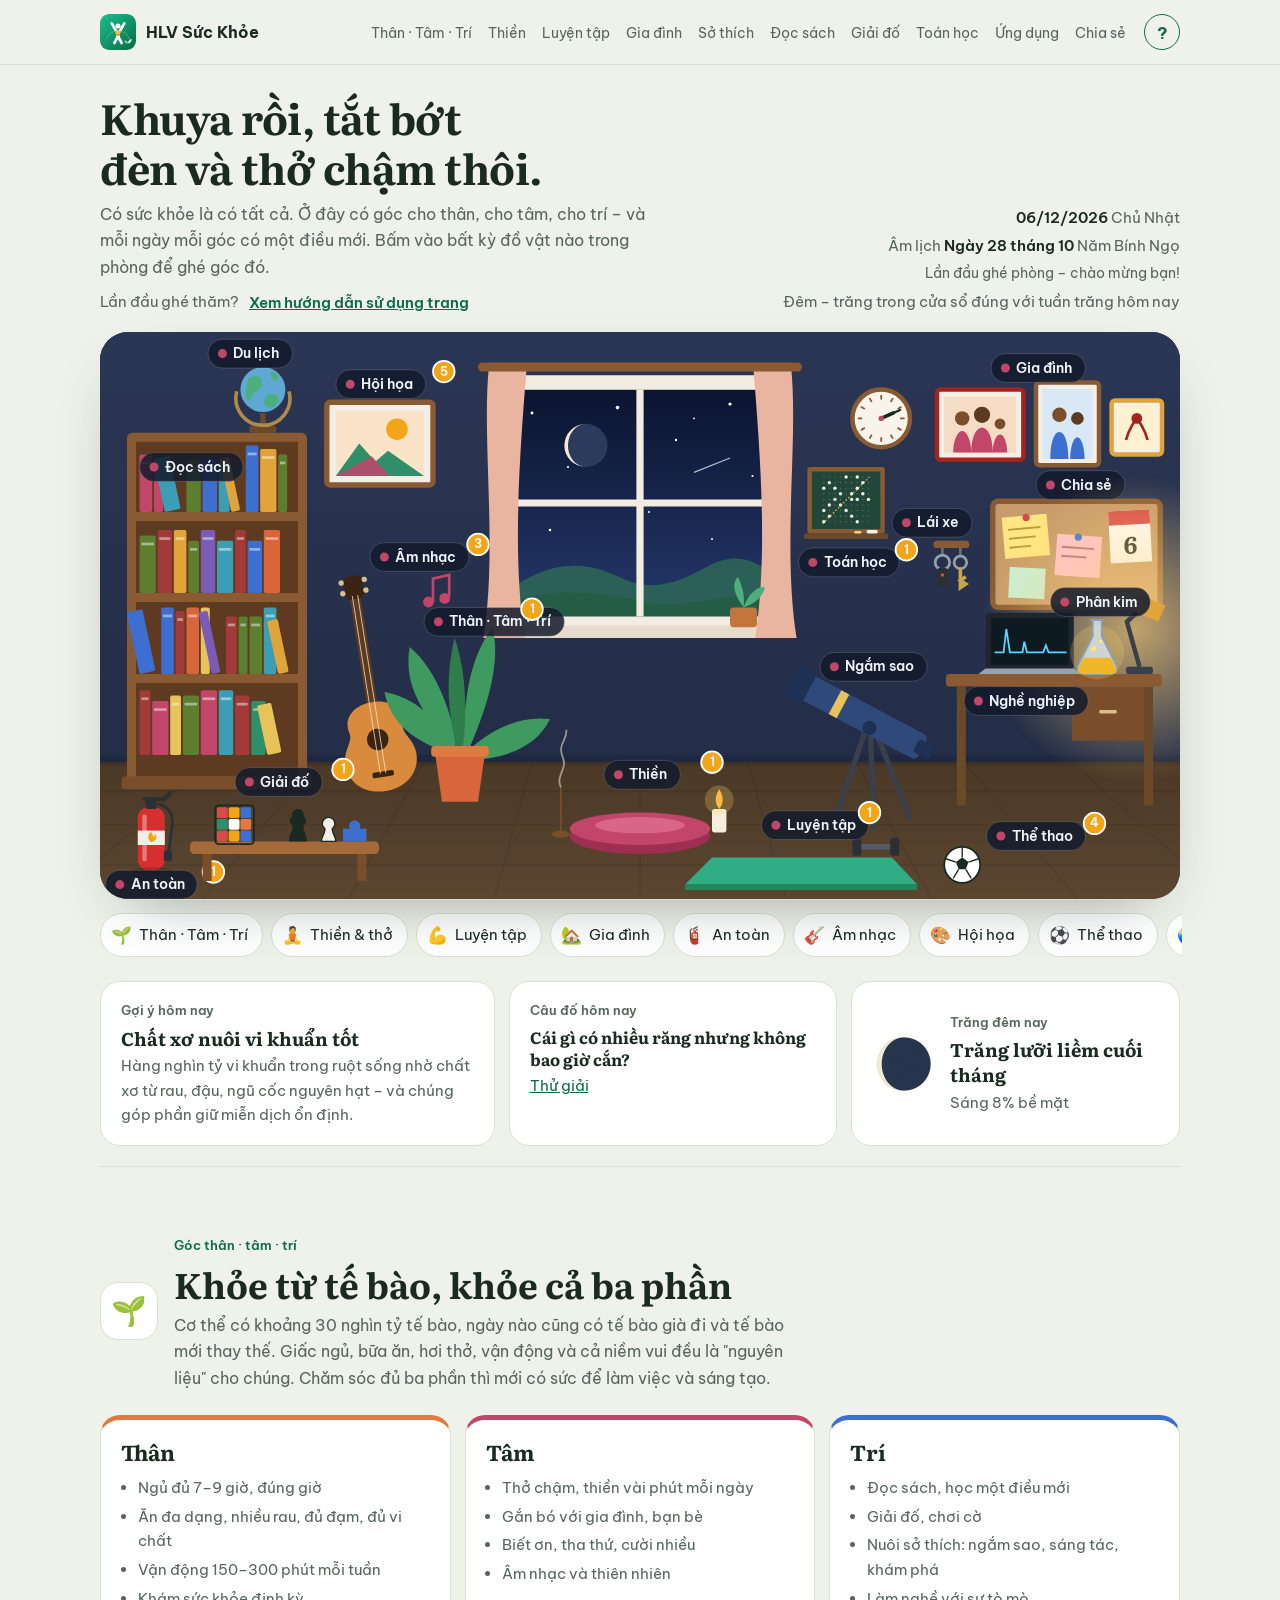
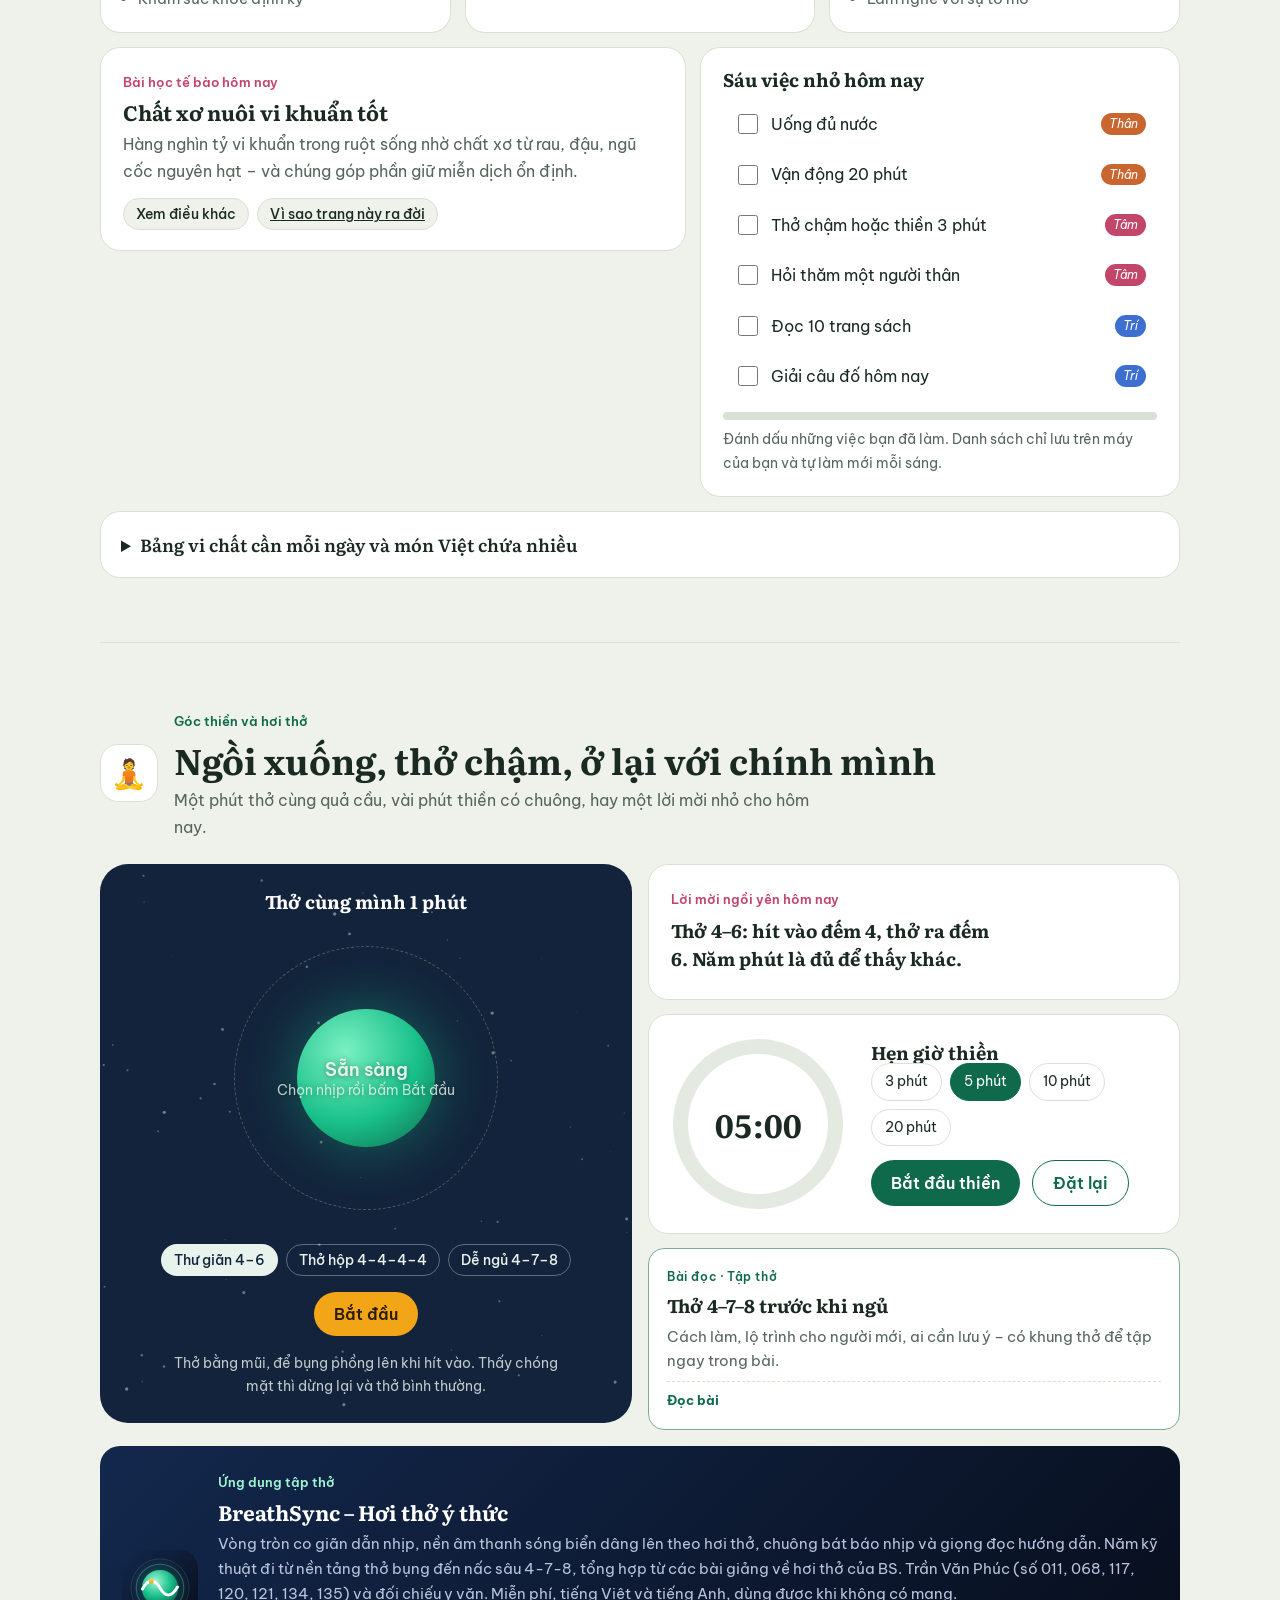
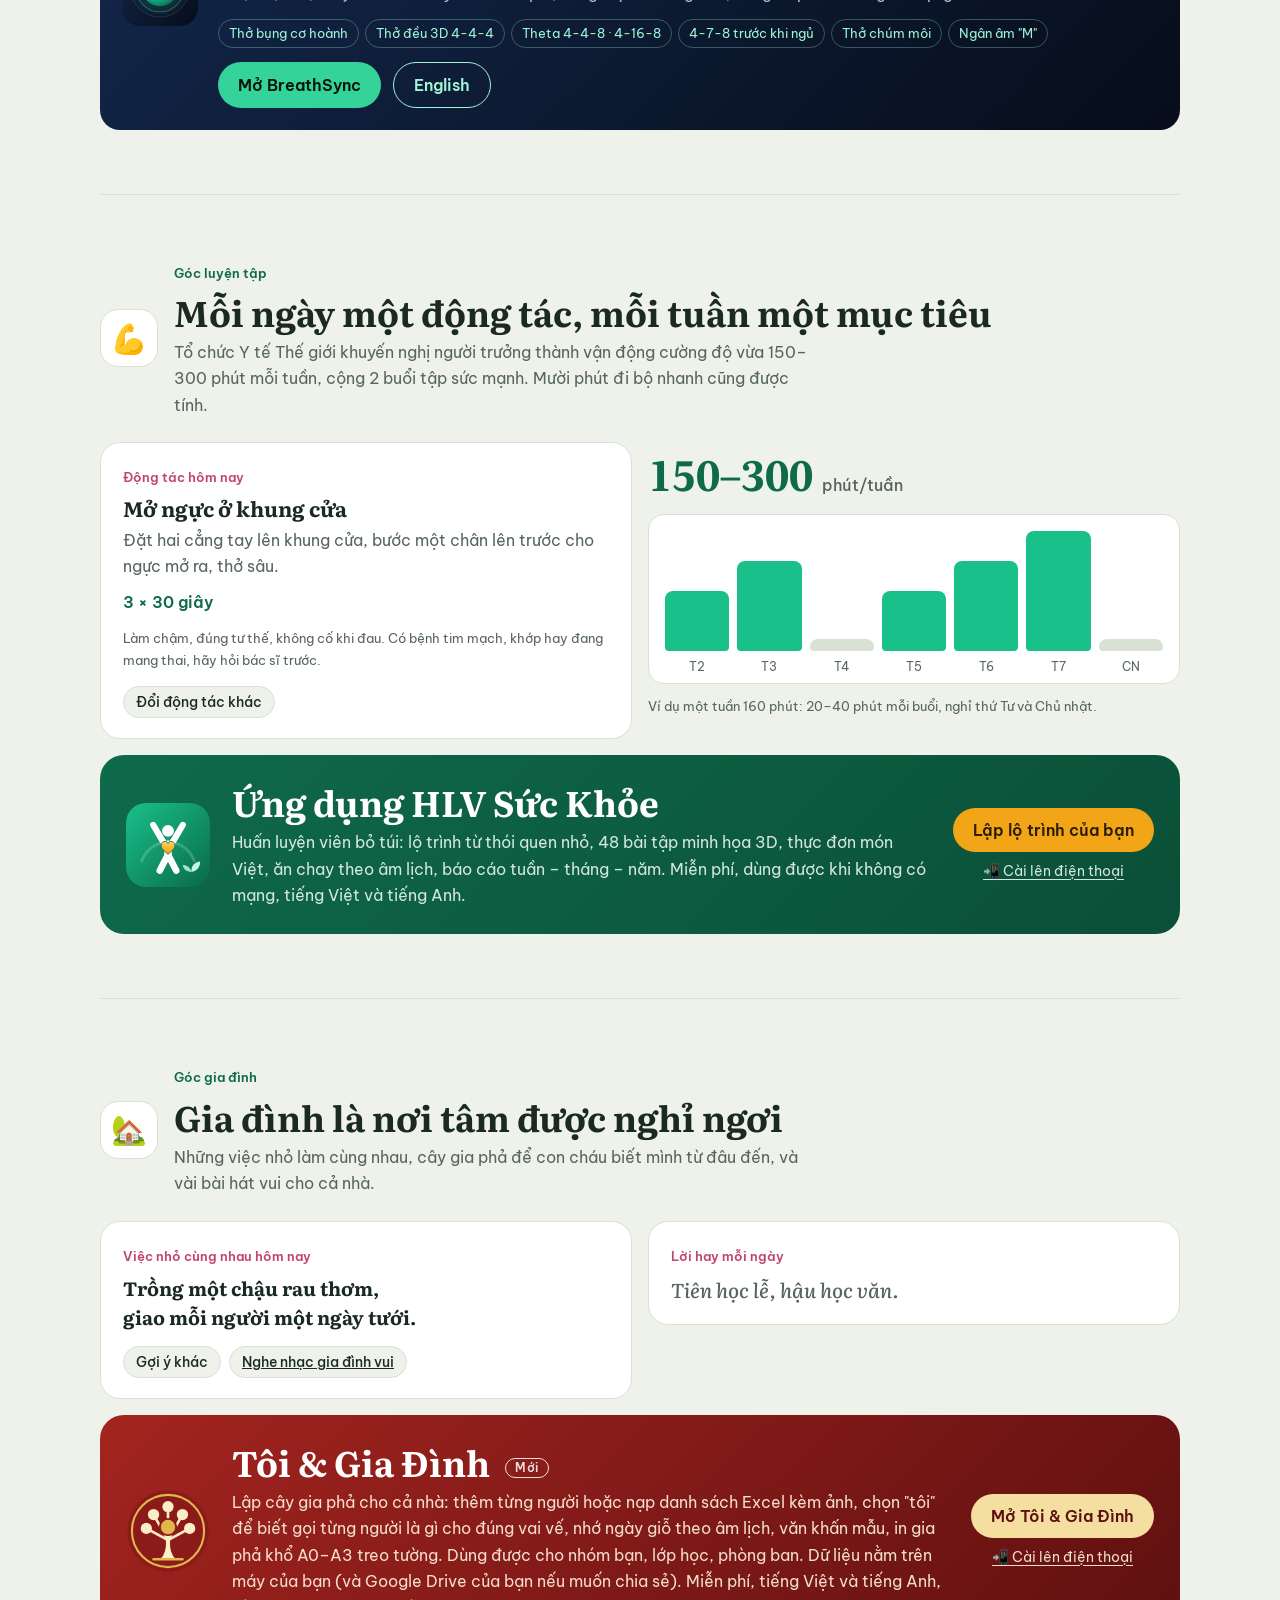
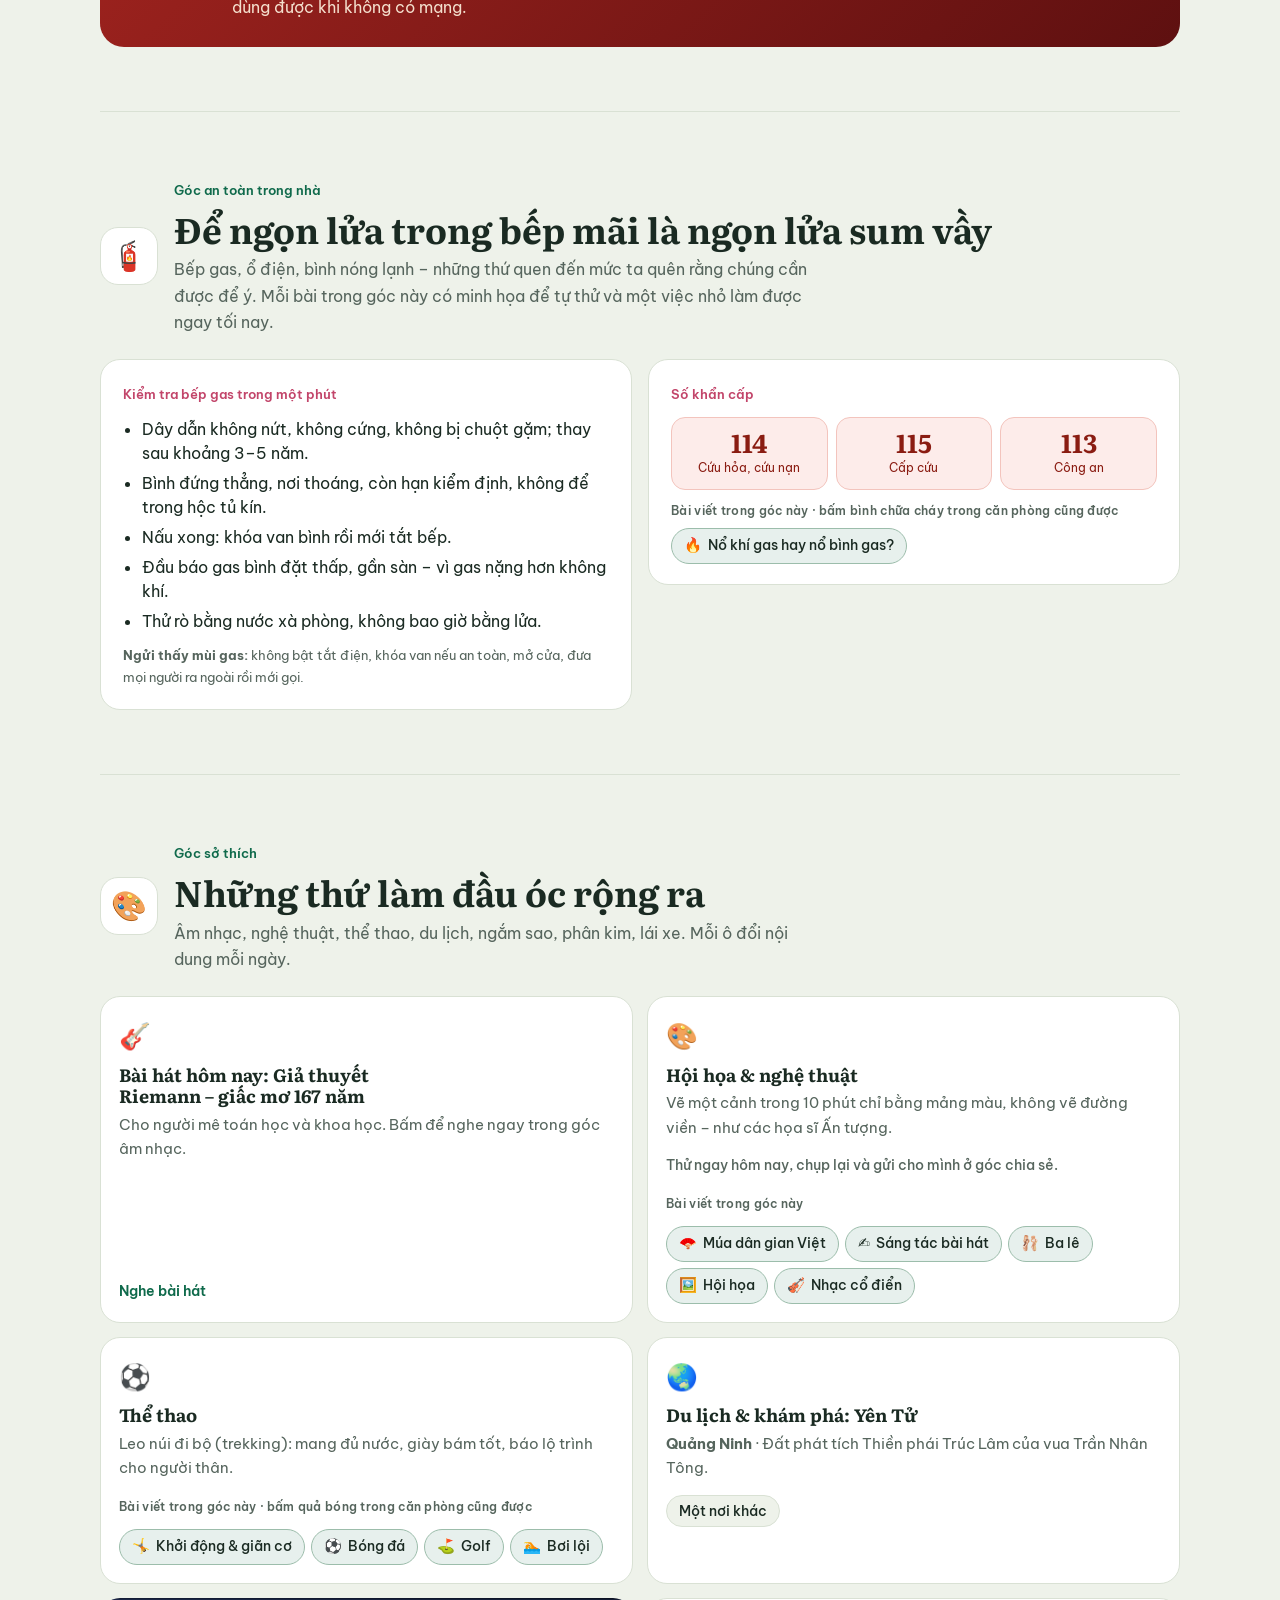
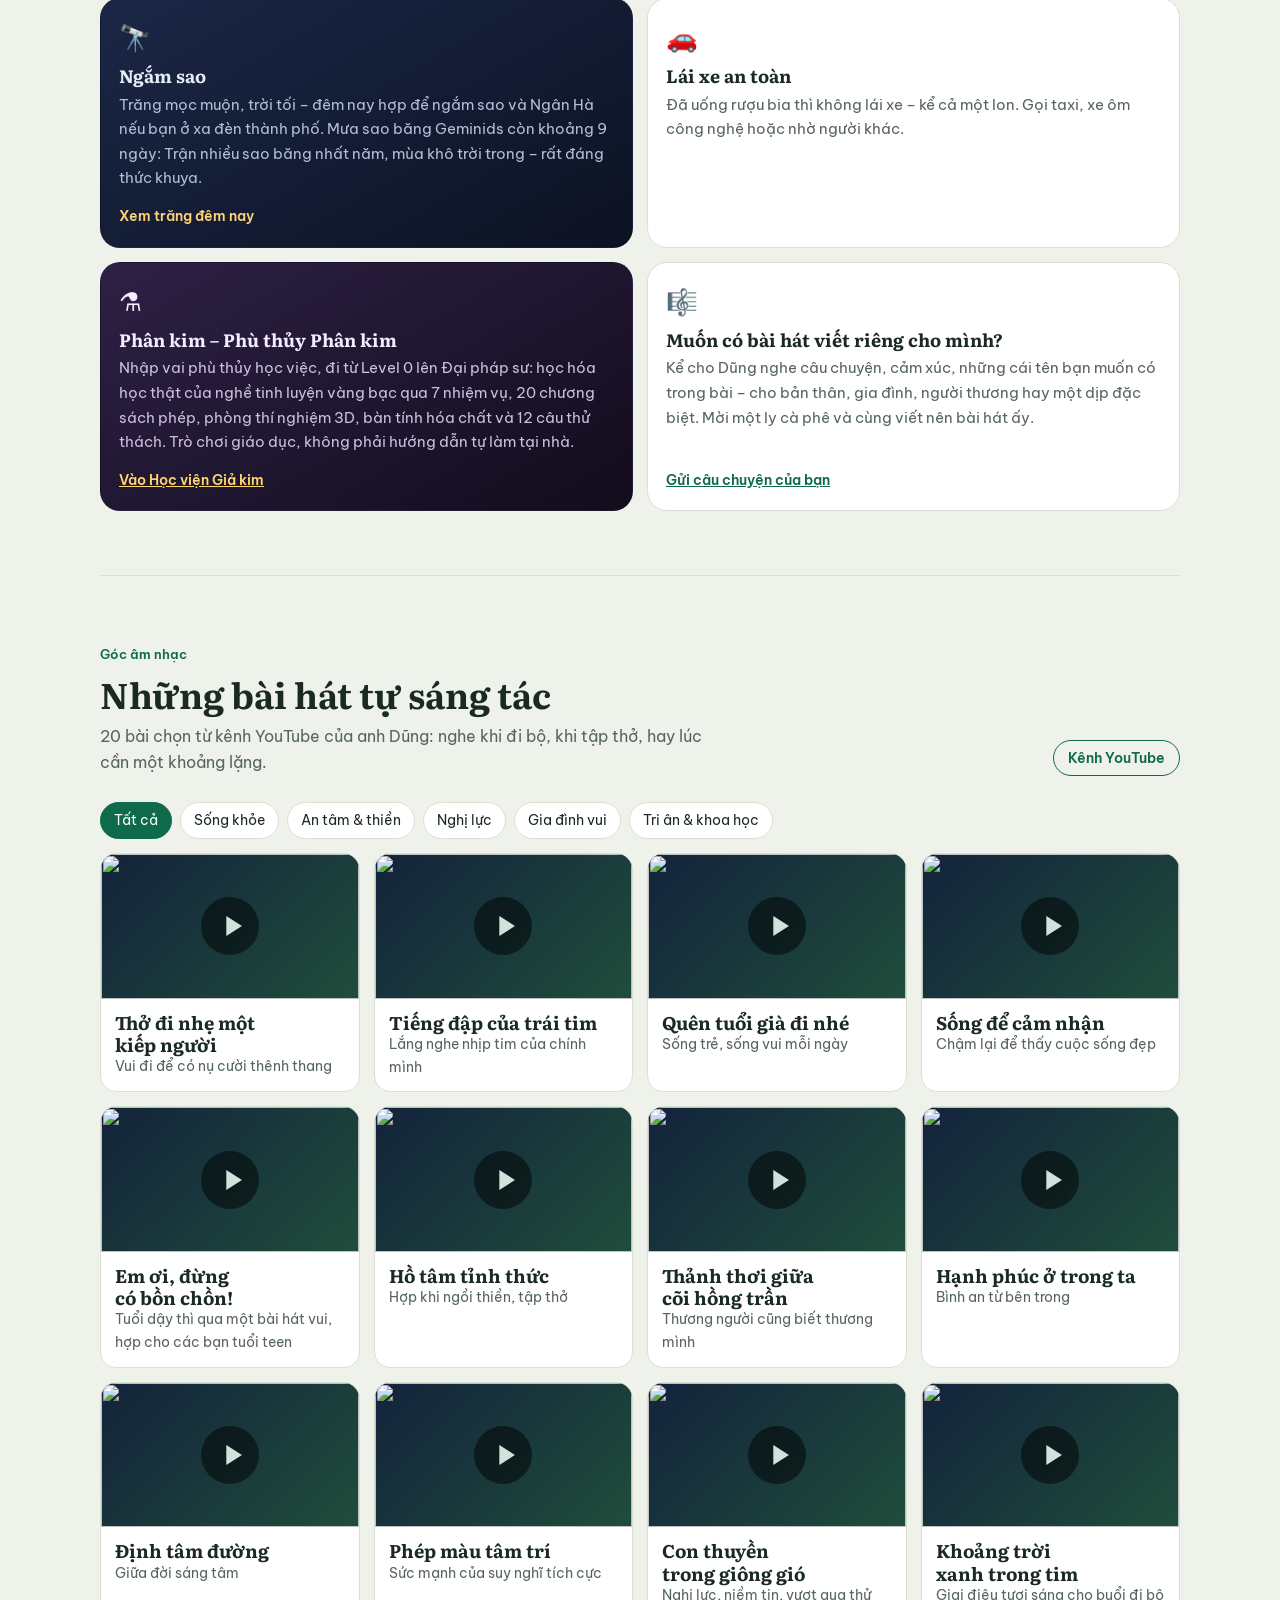
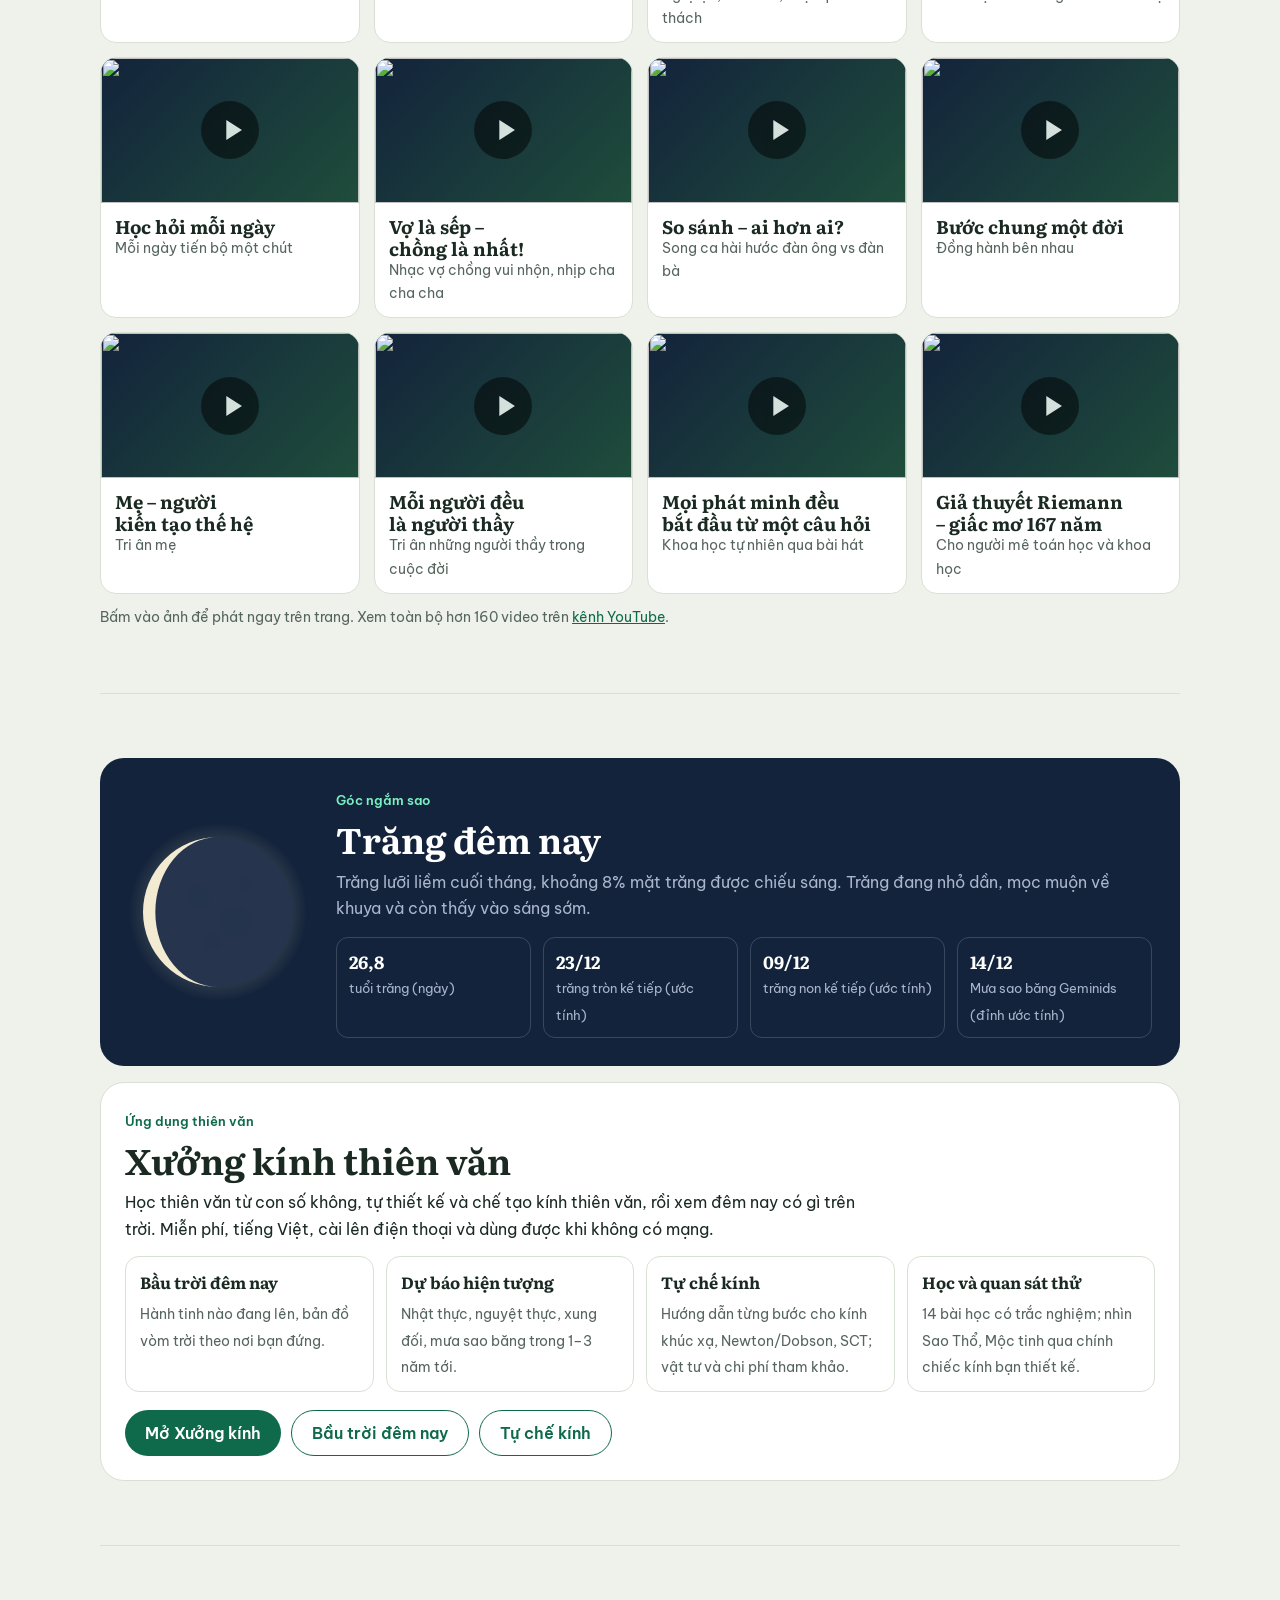
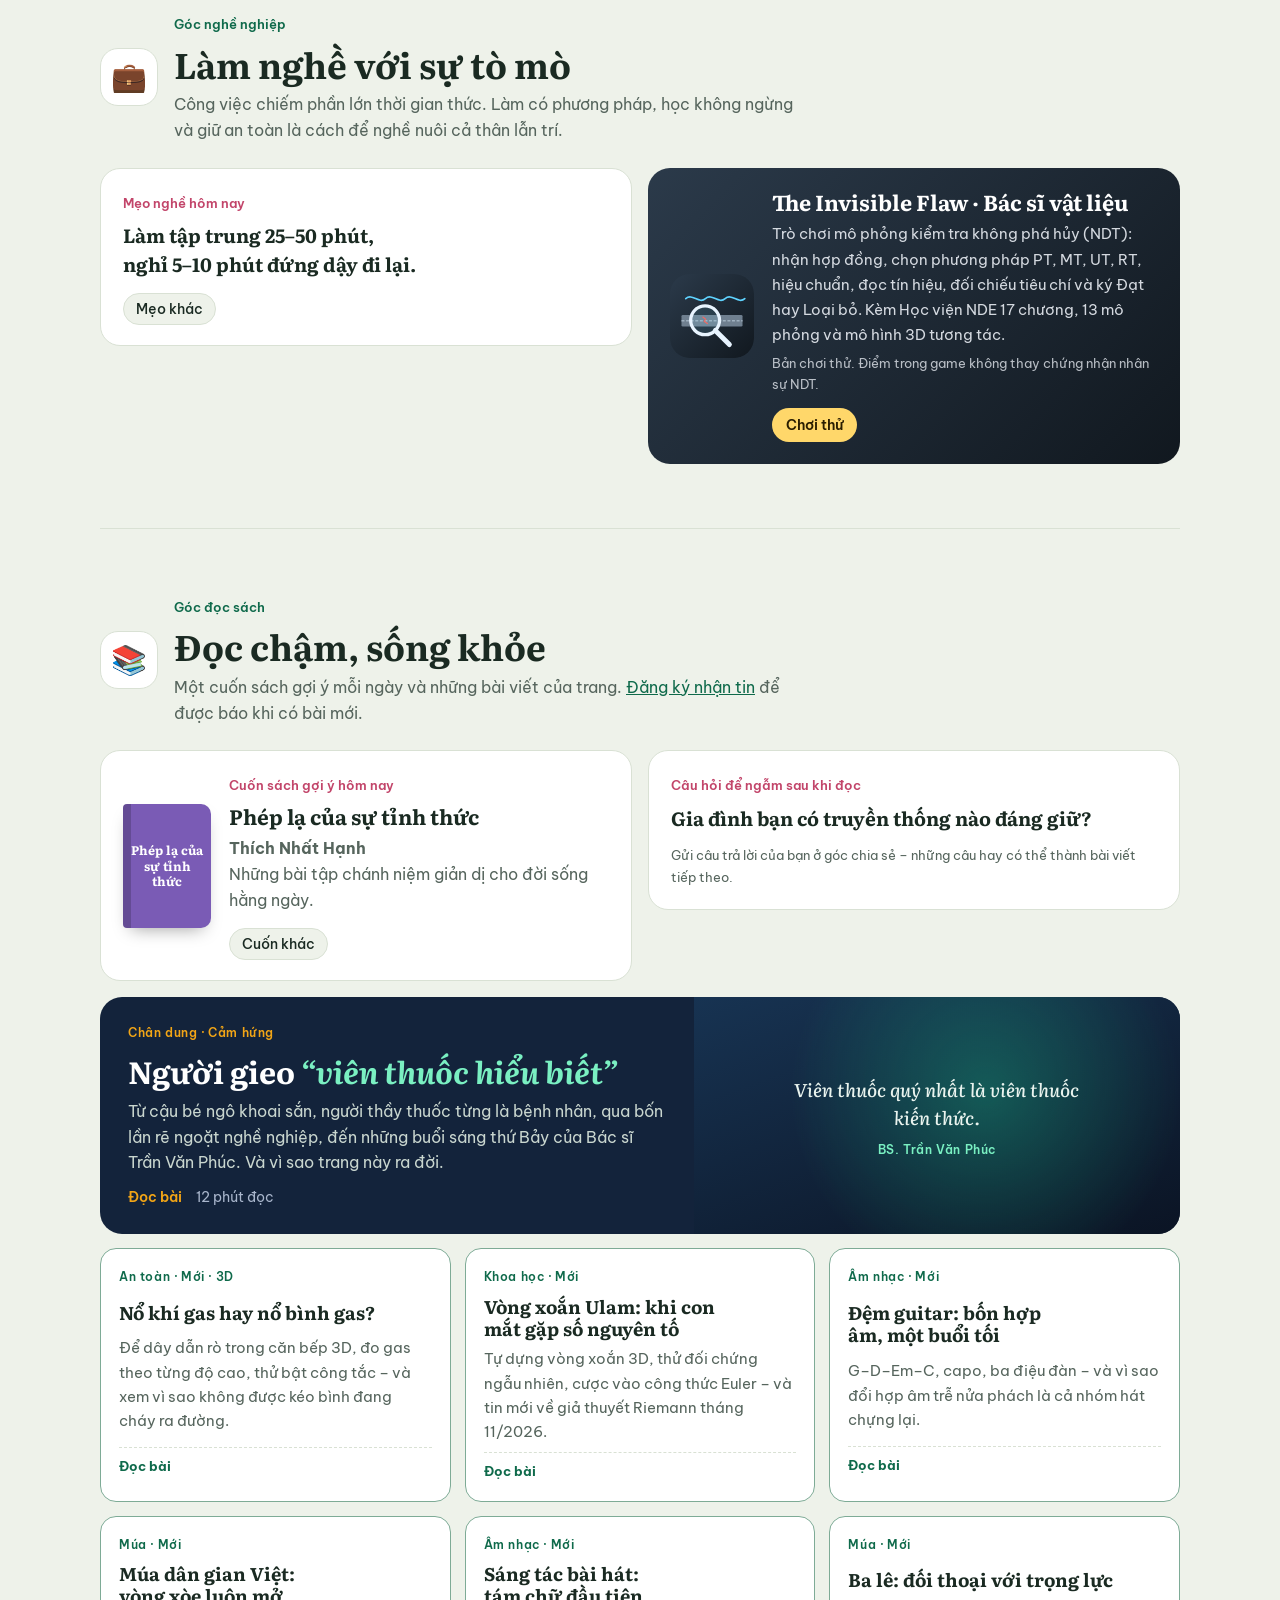
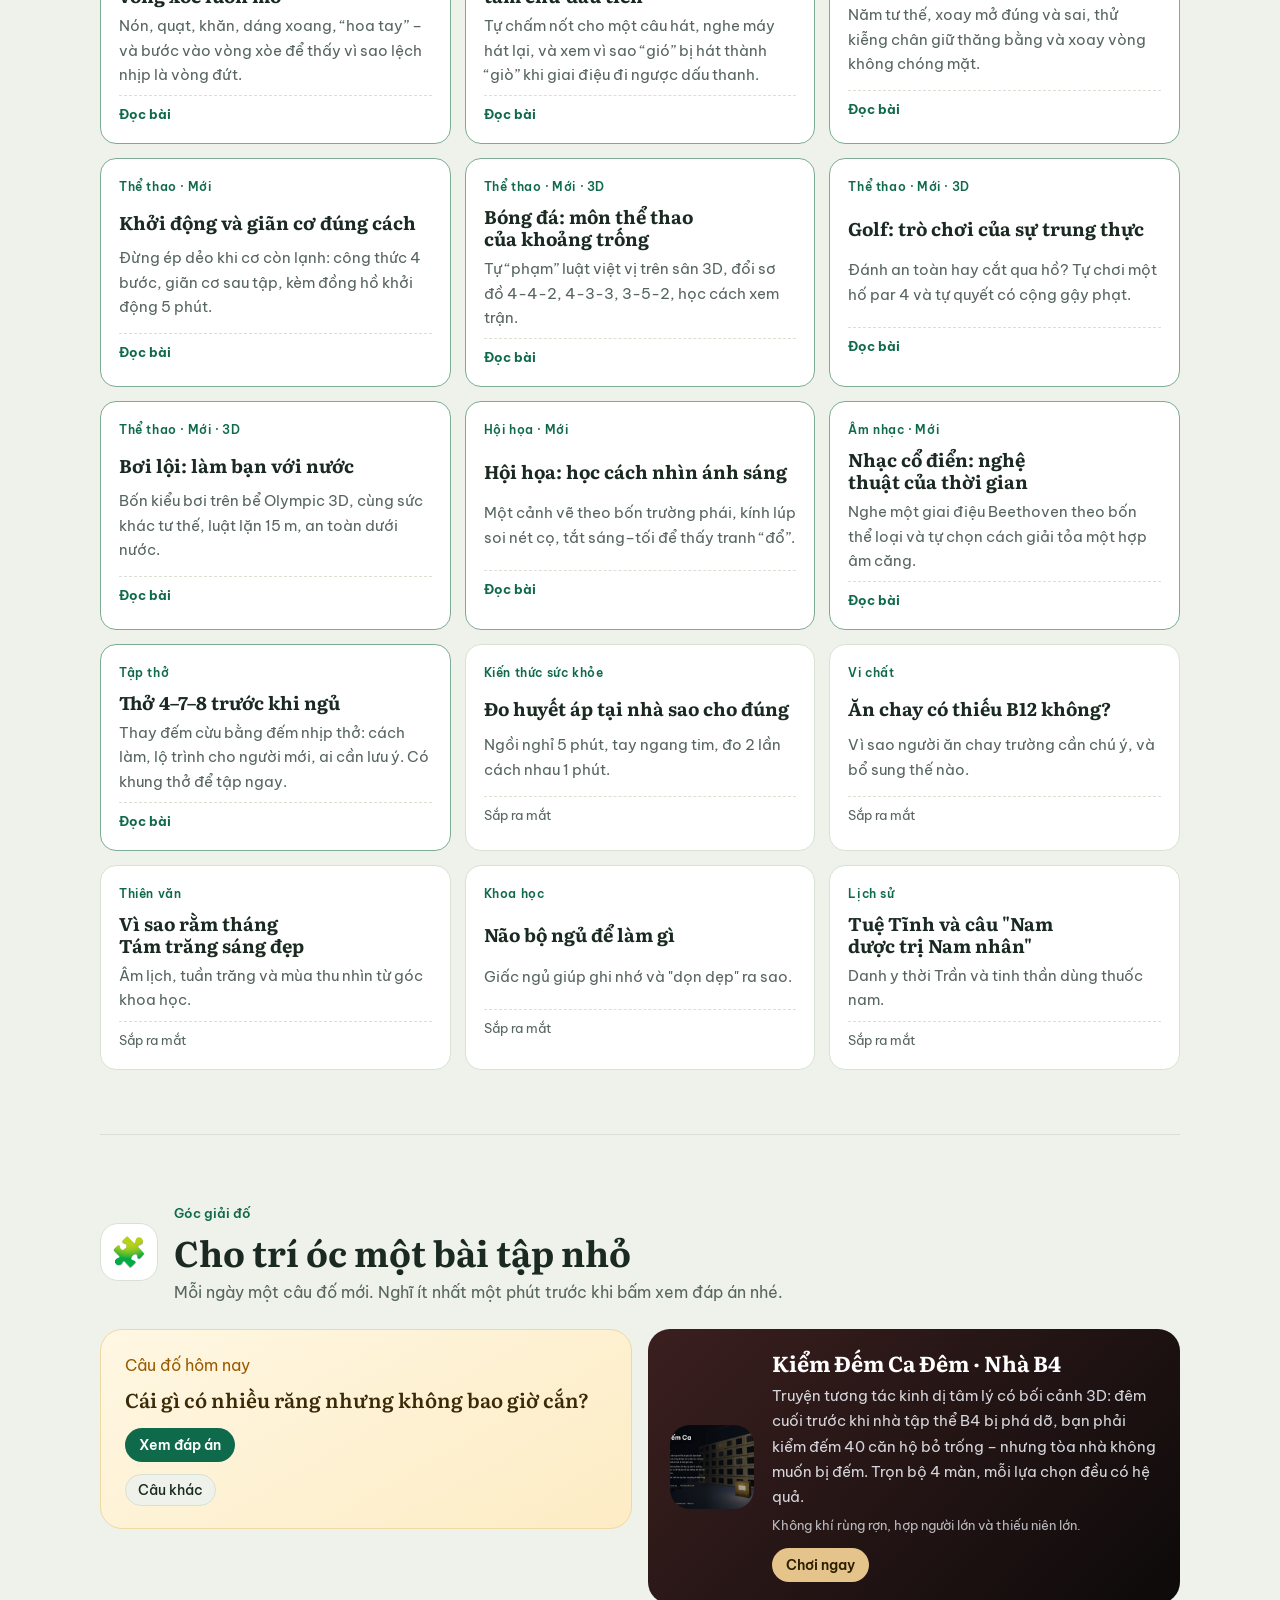
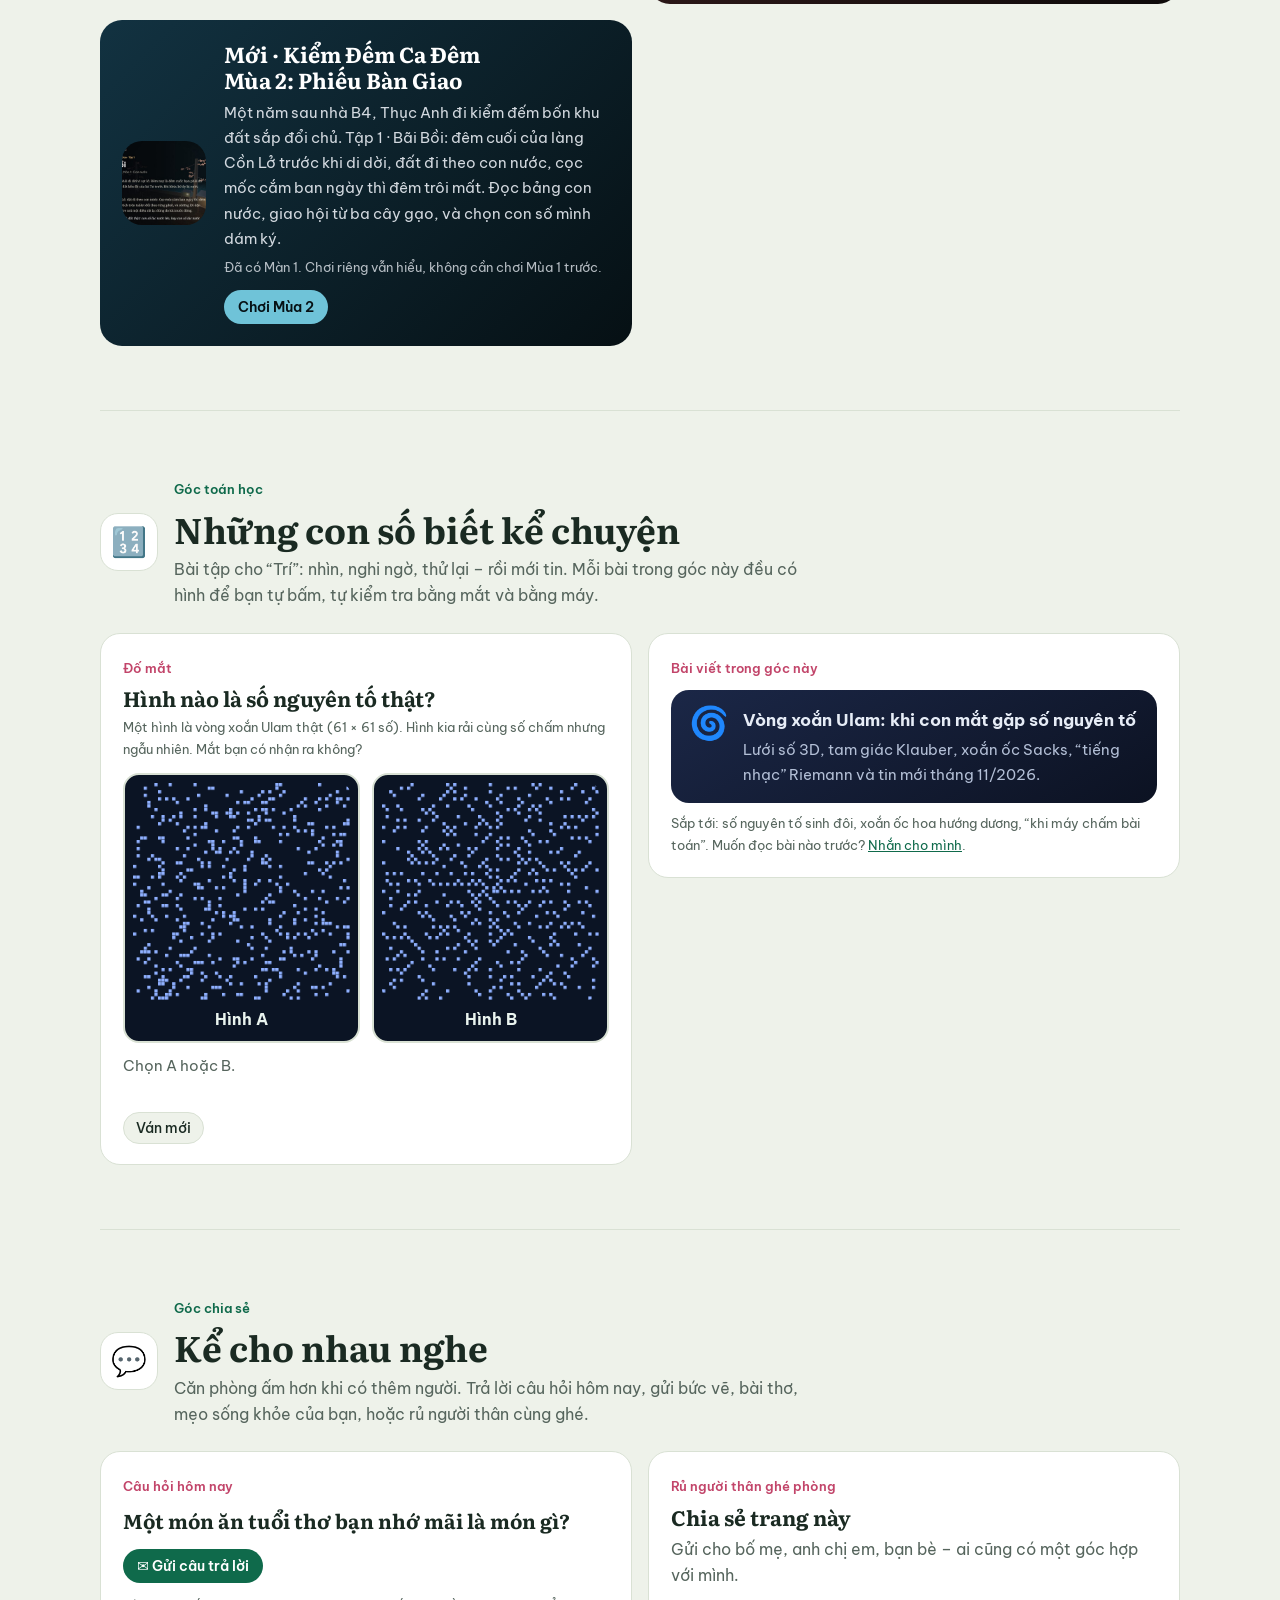
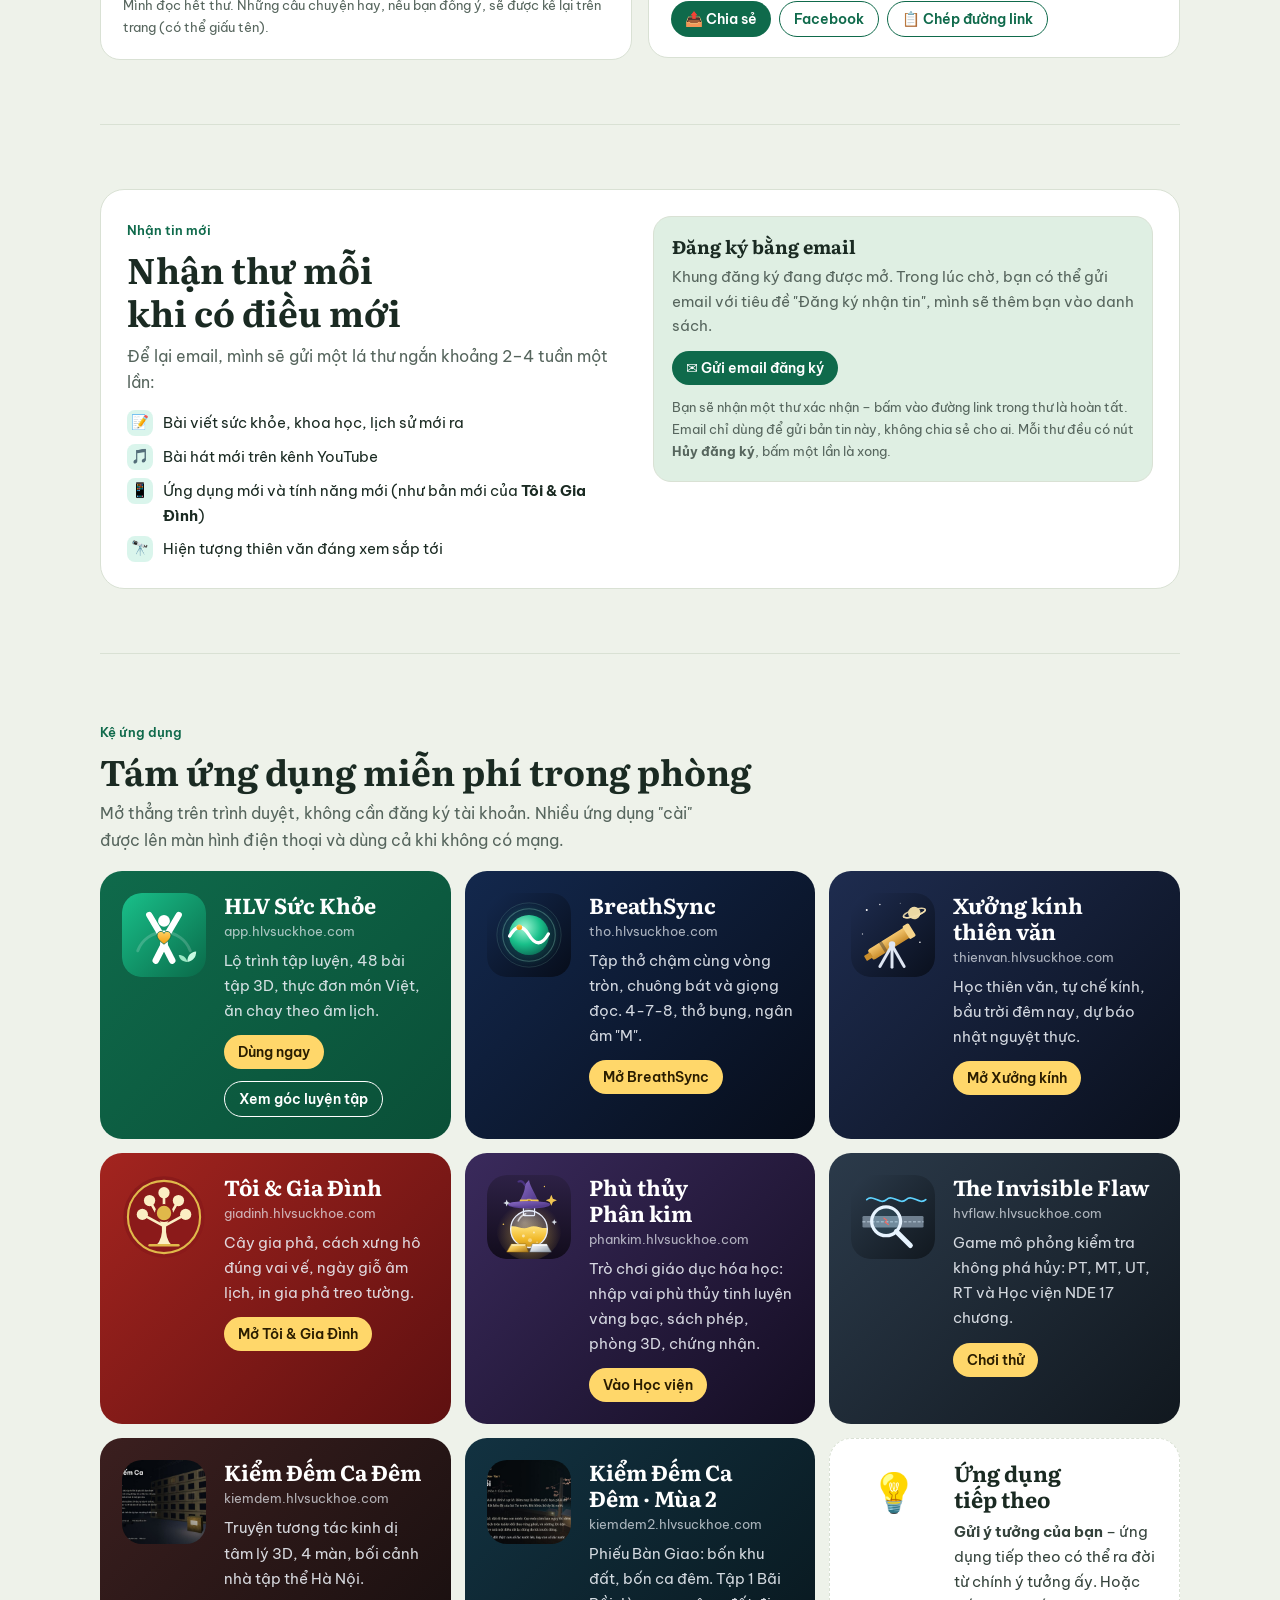
==== commit 85347c87: "Thêm Góc an toàn trong nhà và bài Nổ khí gas hay nổ bình gas? (bản 2.5.0) - Bài tương tác mới với că" ====
--- a/index.html
+++ b/index.html
@@ -24,7 +24,7 @@
 <link rel="preconnect" href="https://fonts.googleapis.com">
 <link rel="preconnect" href="https://fonts.gstatic.com" crossorigin>
 <link href="https://fonts.googleapis.com/css2?family=Be+Vietnam+Pro:wght@400;500;600;700&family=Literata:ital,opsz,wght@0,7..72,500;0,7..72,700;1,7..72,500&display=swap" rel="stylesheet">
-<link rel="stylesheet" href="css/home.css?v=2.4.0">
+<link rel="stylesheet" href="css/home.css?v=2.5.0">
 <script>/* đặt ánh sáng căn phòng theo giờ trên máy trước khi vẽ, tránh nhấp nháy */
 (function(){var h=new Date().getHours();document.documentElement.dataset.time=h>=5&&h<10?'sang':h>=10&&h<16?'trua':h>=16&&h<19?'chieu':'dem';})();</script>
 </head>
@@ -97,6 +97,7 @@
 <g aria-hidden="true"><circle cx="1150" cy="330" r="170" fill="url(#lampG)" style="opacity:var(--lamp)"/><rect x="1140" y="372" width="30" height="8" rx="3" fill="#3b3f4a"/><path d="M1155 372l-14-50 26-24" fill="none" stroke="#3b3f4a" stroke-width="5"/><path d="M1150 290l34 14-8 18-34-14z" fill="#e0a43a"/><rect x="940" y="380" width="240" height="14" rx="4" fill="#8a5a33"/><rect x="952" y="394" width="10" height="132" fill="#6b4a2a"/><rect x="1160" y="394" width="10" height="132" fill="#6b4a2a"/><rect x="1080" y="394" width="80" height="60" fill="#7a4e2b"/><rect x="1110" y="420" width="20" height="4" rx="2" fill="#d9c08a"/></g>
 <a class="spot" href="#goc-nghe-nghiep" aria-label="Nghề nghiệp"><g class="obj"><rect x="984" y="312" width="98" height="64" rx="5" fill="#1f2630"/><rect x="990" y="318" width="86" height="52" fill="#0d1a22"/><path d="M994 356h10l3-26 4 26h14l2-12 3 12h18l3-8 3 8h20" fill="none" stroke="#5fd3ff" stroke-width="2"/><path d="M976 380h114l-8-6h-98z" fill="#9aa3ad"/></g><g class="lbl" transform="translate(960,410)"><rect x="0" y="-16" height="32" rx="16" width="120"/><circle cx="16" cy="0" r="5"/><text x="28" y="5">Nghề nghiệp</text></g></a>
 <a class="spot" href="#goc-phan-kim" aria-label="Phân kim – Phù thủy Phân kim"><g class="obj"><circle cx="1108" cy="356" r="30" fill="#ffd56b" opacity=".22"/><path d="M1100 320h16M1103 320v18l-16 32c-3 6 1 10 7 10h28c6 0 10-4 7-10l-16-32v-18" fill="rgba(220,240,255,.7)" stroke="#8aa0b8" stroke-width="2"/><path d="M1093 362h30l6 12c2 4-1 6-5 6h-32c-4 0-7-2-5-6z" fill="#f0b828"/><circle cx="1104" cy="352" r="3" fill="#ffe27a"/><circle cx="1112" cy="344" r="2" fill="#ffe27a"/></g><g class="lbl" transform="translate(1056,300)"><rect x="0" y="-16" height="32" rx="16" width="120"/><circle cx="16" cy="0" r="5"/><text x="28" y="5">Phân kim</text></g></a>
+<a class="spot" href="#goc-an-toan" aria-label="Góc an toàn trong nhà"><g class="obj"><g transform="translate(-334 -12)"><rect x="376" y="540" width="30" height="70" rx="12" fill="#d62f2f"/><rect x="381" y="548" width="5" height="52" rx="2" fill="rgba(255,255,255,.35)"/><rect x="376" y="566" width="30" height="16" fill="#f4efe6"/><path d="M391 579c-5-4-4-9 0-12 0 3 3 4 3 7 1-2 1-3 0-5 4 3 4 8-3 10z" fill="#f2a516"/><rect x="385" y="529" width="12" height="13" rx="2" fill="#2b2f36"/><path d="M383 531h22l7-7" fill="none" stroke="#2b2f36" stroke-width="4" stroke-linecap="round"/><path d="M398 536c14 4 18 14 16 26s-2 22-4 28" fill="none" stroke="#2b2f36" stroke-width="3"/><rect x="405" y="588" width="9" height="12" rx="2" fill="#2b2f36"/><ellipse cx="392" cy="611" rx="24" ry="4" fill="rgba(0,0,0,.18)"/></g></g><g class="lbl" transform="translate(6,614)"><rect x="0" y="-16" height="32" rx="16" width="120"/><circle cx="16" cy="0" r="5"/><text x="28" y="5">An toàn</text></g></a>
 <a class="spot" href="#goc-giai-do" aria-label="Giải đố"><g class="obj"><rect x="100" y="566" width="210" height="14" rx="5" fill="#a56a39"/><rect x="114" y="580" width="10" height="30" fill="#7a4e2b"/><rect x="286" y="580" width="10" height="30" fill="#7a4e2b"/>
 <g transform="translate(130 528)"><rect x="0" y="0" width="12" height="12" rx="2" fill="#d94a4a"/><rect x="13" y="0" width="12" height="12" rx="2" fill="#f2a516"/><rect x="26" y="0" width="12" height="12" rx="2" fill="#3d6fd1"/><rect x="0" y="13" width="12" height="12" rx="2" fill="#2f8f6b"/><rect x="13" y="13" width="12" height="12" rx="2" fill="#fff"/><rect x="26" y="13" width="12" height="12" rx="2" fill="#e07a3f"/><rect x="0" y="26" width="12" height="12" rx="2" fill="#d94a4a"/><rect x="13" y="26" width="12" height="12" rx="2" fill="#f2a516"/><rect x="26" y="26" width="12" height="12" rx="2" fill="#3d6fd1"/></g><rect x="128" y="526" width="43" height="43" rx="4" fill="none" stroke="#1a2a22" stroke-width="2"/>
 <path d="M210 566c0-8 4-10 4-18-4-2-4-8 0-10-2-4 2-8 6-8s8 4 6 8c4 2 4 8 0 10 0 8 4 10 4 18z" fill="#1a2a22"/><path d="M246 566c0-6 4-8 4-14a7 7 0 1 1 8 0c0 6 4 8 4 14z" fill="#f4efe6" stroke="#1a2a22" stroke-width="1.5"/><path d="M270 566v-14h8a6 6 0 1 1 10 0h8v14z" fill="#3d6fd1"/></g><g class="lbl" transform="translate(150,500)"><rect x="0" y="-16" height="32" rx="16" width="120"/><circle cx="16" cy="0" r="5"/><text x="28" y="5">Giải đố</text></g></a>
@@ -105,7 +106,7 @@
 </svg>
     </div>
     <nav class="corners" aria-label="Đi tới các góc">
-      <a href="#goc-than-tam-tri"><span>🌱</span>Thân · Tâm · Trí</a><a href="#thien"><span>🧘</span>Thiền &amp; thở</a><a href="#van-dong"><span>💪</span>Luyện tập</a><a href="#goc-gia-dinh"><span>🏡</span>Gia đình</a><a href="#am-nhac"><span>🎸</span>Âm nhạc</a><a href="#goc-nghe-thuat"><span>🎨</span>Hội họa</a><a href="#goc-the-thao"><span>⚽</span>Thể thao</a><a href="#goc-du-lich"><span>🌏</span>Du lịch</a><a href="#bau-troi"><span>🔭</span>Ngắm sao</a><a href="#goc-phan-kim"><span>⚗️</span>Phân kim</a><a href="#goc-lai-xe"><span>🚗</span>Lái xe</a><a href="#goc-nghe-nghiep"><span>💼</span>Nghề nghiệp</a><a href="#bai-viet"><span>📚</span>Đọc sách</a><a href="#goc-giai-do"><span>🧩</span>Giải đố</a><a href="#goc-toan-hoc"><span>🔢</span>Toán học</a><a href="#goc-chia-se"><span>💬</span>Chia sẻ</a>
+      <a href="#goc-than-tam-tri"><span>🌱</span>Thân · Tâm · Trí</a><a href="#thien"><span>🧘</span>Thiền &amp; thở</a><a href="#van-dong"><span>💪</span>Luyện tập</a><a href="#goc-gia-dinh"><span>🏡</span>Gia đình</a><a href="#goc-an-toan"><span>🧯</span>An toàn</a><a href="#am-nhac"><span>🎸</span>Âm nhạc</a><a href="#goc-nghe-thuat"><span>🎨</span>Hội họa</a><a href="#goc-the-thao"><span>⚽</span>Thể thao</a><a href="#goc-du-lich"><span>🌏</span>Du lịch</a><a href="#bau-troi"><span>🔭</span>Ngắm sao</a><a href="#goc-phan-kim"><span>⚗️</span>Phân kim</a><a href="#goc-lai-xe"><span>🚗</span>Lái xe</a><a href="#goc-nghe-nghiep"><span>💼</span>Nghề nghiệp</a><a href="#bai-viet"><span>📚</span>Đọc sách</a><a href="#goc-giai-do"><span>🧩</span>Giải đố</a><a href="#goc-toan-hoc"><span>🔢</span>Toán học</a><a href="#goc-chia-se"><span>💬</span>Chia sẻ</a>
     </nav>
     <div class="board" aria-label="Bảng tin hôm nay">
       <div><div class="k">Gợi ý hôm nay</div><div class="v" id="bTipT">–</div><div class="s" id="bTip">–</div></div>
@@ -234,6 +235,26 @@
       <img src="img/logo-giadinh.svg" alt="Logo Tôi &amp; Gia Đình">
       <div><h2>Tôi &amp; Gia Đình <span class="badge" id="famBadge">Mới</span></h2><p id="famDesc">Lập cây gia phả cho cả nhà: thêm từng người hoặc nạp danh sách Excel kèm ảnh, chọn "tôi" để biết gọi từng người là gì cho đúng vai vế, nhớ ngày giỗ theo âm lịch, văn khấn mẫu, in gia phả khổ A0–A3 treo tường. Dùng được cho nhóm bạn, lớp học, phòng ban. Dữ liệu nằm trên máy của bạn (và Google Drive của bạn nếu muốn chia sẻ). Miễn phí, tiếng Việt và tiếng Anh, dùng được khi không có mạng.</p></div>
       <div class="acts"><a class="btn" id="famBtn" href="https://giadinh.hlvsuckhoe.com/">Mở Tôi &amp; Gia Đình</a><a class="inst" href="https://giadinh.hlvsuckhoe.com/#cai-dat">📲 Cài lên điện thoại</a></div>
+    </div>
+  </section>
+
+  <!-- ===== GÓC AN TOÀN TRONG NHÀ (25/11/2026) – đồ vật: bình chữa cháy ở góc dưới bên trái giá sách. Bài viết tự liệt kê từ js/posts.js (spots: 'goc-an-toan') ===== -->
+  <section id="goc-an-toan" aria-labelledby="h-at">
+    <div class="goc-h"><span class="ic" aria-hidden="true">🧯</span><div><span class="tag">Góc an toàn trong nhà</span><h2 id="h-at">Để ngọn lửa trong bếp mãi là ngọn lửa sum vầy</h2><p>Bếp gas, ổ điện, bình nóng lạnh – những thứ quen đến mức ta quên rằng chúng cần được để ý. Mỗi bài trong góc này có minh họa để tự thử và một việc nhỏ làm được ngay tối nay.</p></div></div>
+    <div class="two">
+      <div class="today-card"><span class="when">Kiểm tra bếp gas trong một phút</span>
+        <ul class="safe-list">
+          <li>Dây dẫn không nứt, không cứng, không bị chuột gặm; thay sau khoảng 3–5 năm.</li>
+          <li>Bình đứng thẳng, nơi thoáng, còn hạn kiểm định, không để trong hộc tủ kín.</li>
+          <li>Nấu xong: khóa van bình rồi mới tắt bếp.</li>
+          <li>Đầu báo gas bình đặt thấp, gần sàn – vì gas nặng hơn không khí.</li>
+          <li>Thử rò bằng nước xà phòng, không bao giờ bằng lửa.</li>
+        </ul>
+        <p class="fine"><b>Ngửi thấy mùi gas:</b> không bật tắt điện, khóa van nếu an toàn, mở cửa, đưa mọi người ra ngoài rồi mới gọi.</p></div>
+      <div class="today-card"><span class="when">Số khẩn cấp</span>
+        <div class="sos"><a href="tel:114"><b>114</b><span>Cứu hỏa, cứu nạn</span></a><a href="tel:115"><b>115</b><span>Cấp cứu</span></a><a href="tel:113"><b>113</b><span>Công an</span></a></div>
+        <span class="hb-k">Bài viết trong góc này · bấm bình chữa cháy trong căn phòng cũng được</span>
+        <ul class="hb-posts" data-posts="goc-an-toan"><li><a href="bai-viet/no-khi-gas-va-no-binh-gas.html">🔥 Nổ khí gas hay nổ bình gas?</a></li></ul></div>
     </div>
   </section>
 
@@ -342,6 +363,7 @@
       <div class="art" aria-hidden="true"><blockquote>Viên thuốc quý nhất là viên thuốc kiến thức.<span>BS. Trần Văn Phúc</span></blockquote></div>
     </a>
     <div class="posts">
+      <a class="post live" href="bai-viet/no-khi-gas-va-no-binh-gas.html"><span class="cat-l">An toàn · Mới · 3D</span><h3>Nổ khí gas hay nổ bình gas?</h3><p>Để dây dẫn rò trong căn bếp 3D, đo gas theo từng độ cao, thử bật công tắc – và xem vì sao không được kéo bình đang cháy ra đường.</p><span class="soon"><b style="color:var(--forest)">Đọc bài</b> <span data-post-stats="no-khi-gas-va-no-binh-gas"></span></span></a>
       <a class="post live" href="bai-viet/vong-xoan-ulam-so-nguyen-to.html"><span class="cat-l">Khoa học · Mới</span><h3>Vòng xoắn Ulam: khi con mắt gặp số nguyên tố</h3><p>Tự dựng vòng xoắn 3D, thử đối chứng ngẫu nhiên, cược vào công thức Euler – và tin mới về giả thuyết Riemann tháng 11/2026.</p><span class="soon"><b style="color:var(--forest)">Đọc bài</b> <span data-post-stats="vong-xoan-ulam-so-nguyen-to"></span></span></a>
       <a class="post live" href="bai-viet/dem-guitar-bon-hop-am.html"><span class="cat-l">Âm nhạc · Mới</span><h3>Đệm guitar: bốn hợp âm, một buổi tối</h3><p>G–D–Em–C, capo, ba điệu đàn – và vì sao đổi hợp âm trễ nửa phách là cả nhóm hát chựng lại.</p><span class="soon"><b style="color:var(--forest)">Đọc bài</b> <span data-post-stats="dem-guitar-bon-hop-am"></span></span></a>
       <a class="post live" href="bai-viet/mua-dan-gian-viet-nam.html"><span class="cat-l">Múa · Mới</span><h3>Múa dân gian Việt: vòng xòe luôn mở</h3><p>Nón, quạt, khăn, dáng xoang, “hoa tay” – và bước vào vòng xòe để thấy vì sao lệch nhịp là vòng đứt.</p><span class="soon"><b style="color:var(--forest)">Đọc bài</b> <span data-post-stats="mua-dan-gian-viet-nam"></span></span></a>
@@ -556,7 +578,7 @@
 <script src="js/config.js"></script>
 <script src="js/daily.js?v=2.1.0"></script>
 <script src="js/home.js?v=2.0.0"></script>
-<script src="js/posts.js?v=2.4.0"></script>
+<script src="js/posts.js?v=2.5.0"></script>
 <script src="js/room-menu.js?v=2.1.0"></script>
 <script src="js/toan-hoc.js?v=2.4.0" defer></script>
 <script src="js/post-actions.js"></script>
--- a/css/home.css
+++ b/css/home.css
@@ -427,3 +427,11 @@
 .th-feat:hover{outline:2px solid #ffd27a}
 .th-ic{font-size:2rem;line-height:1}
 @media (max-width:520px){.th-pair{gap:8px}}
+
+/* Góc an toàn trong nhà (2.5.0) */
+.safe-list{margin:10px 0 0;padding-left:1.2em;display:grid;gap:6px}
+.safe-list li{color:var(--ink);line-height:1.5}
+.sos{display:grid;grid-template-columns:repeat(3,1fr);gap:8px;margin:10px 0 6px}
+.sos a{display:flex;flex-direction:column;align-items:center;gap:2px;padding:10px 6px;border-radius:14px;background:#fdecea;border:1px solid #f3c4bd;text-decoration:none;color:#8a1c12}
+.sos a b{font:700 1.6rem var(--display);line-height:1.1}
+.sos a span{font-size:.78rem;color:#8a1c12;text-align:center}
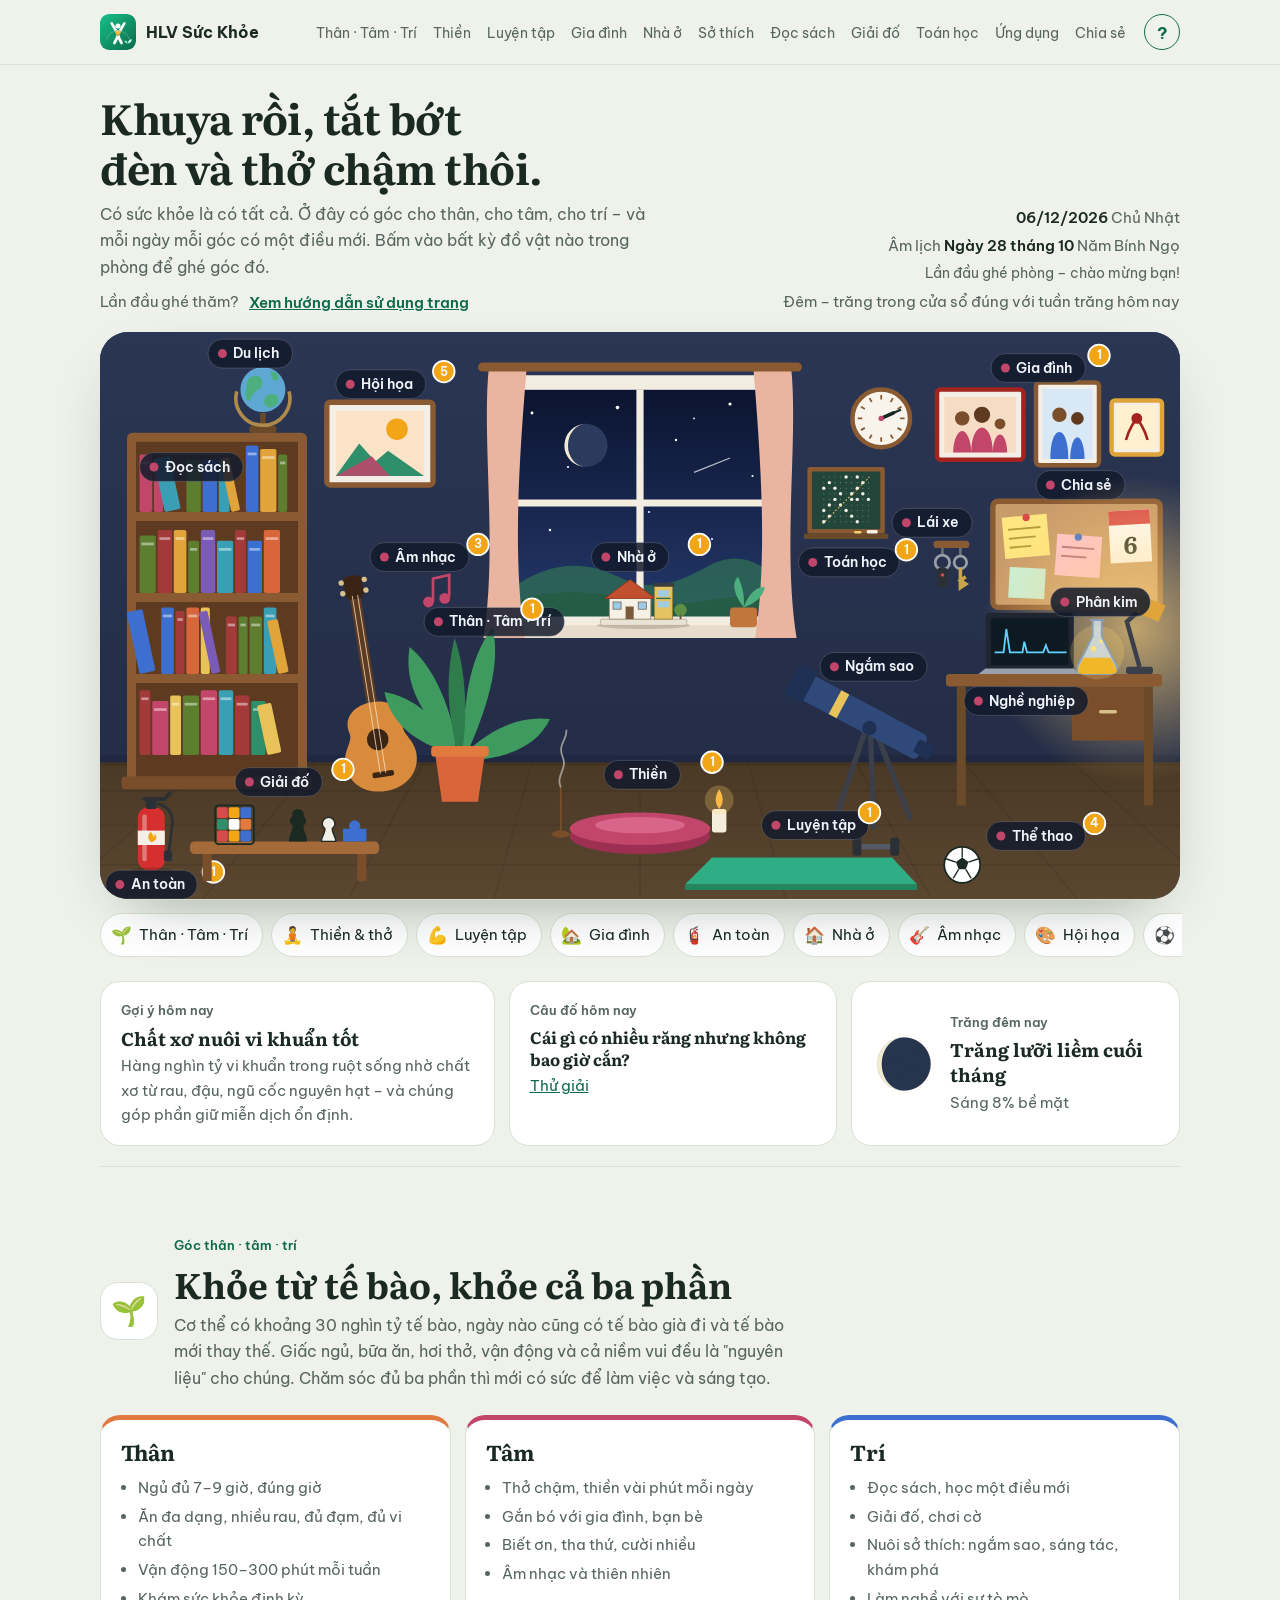
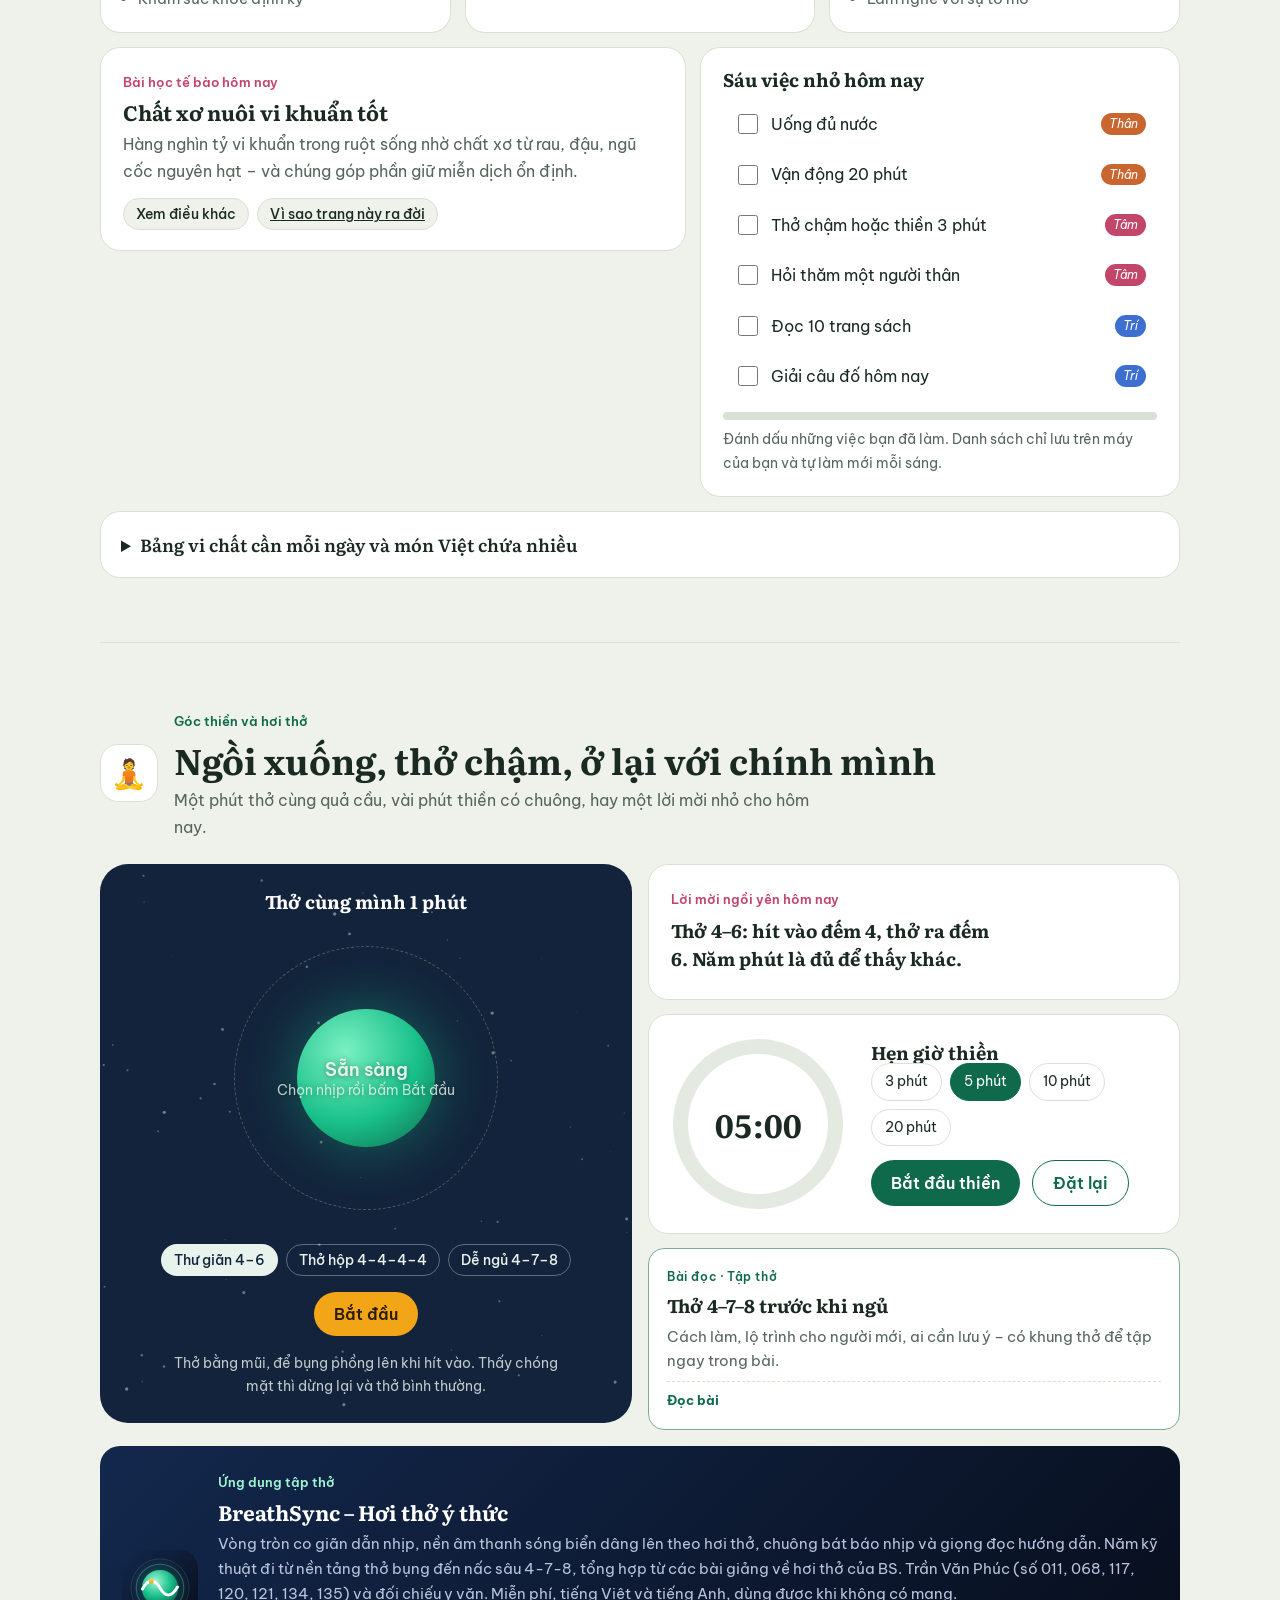
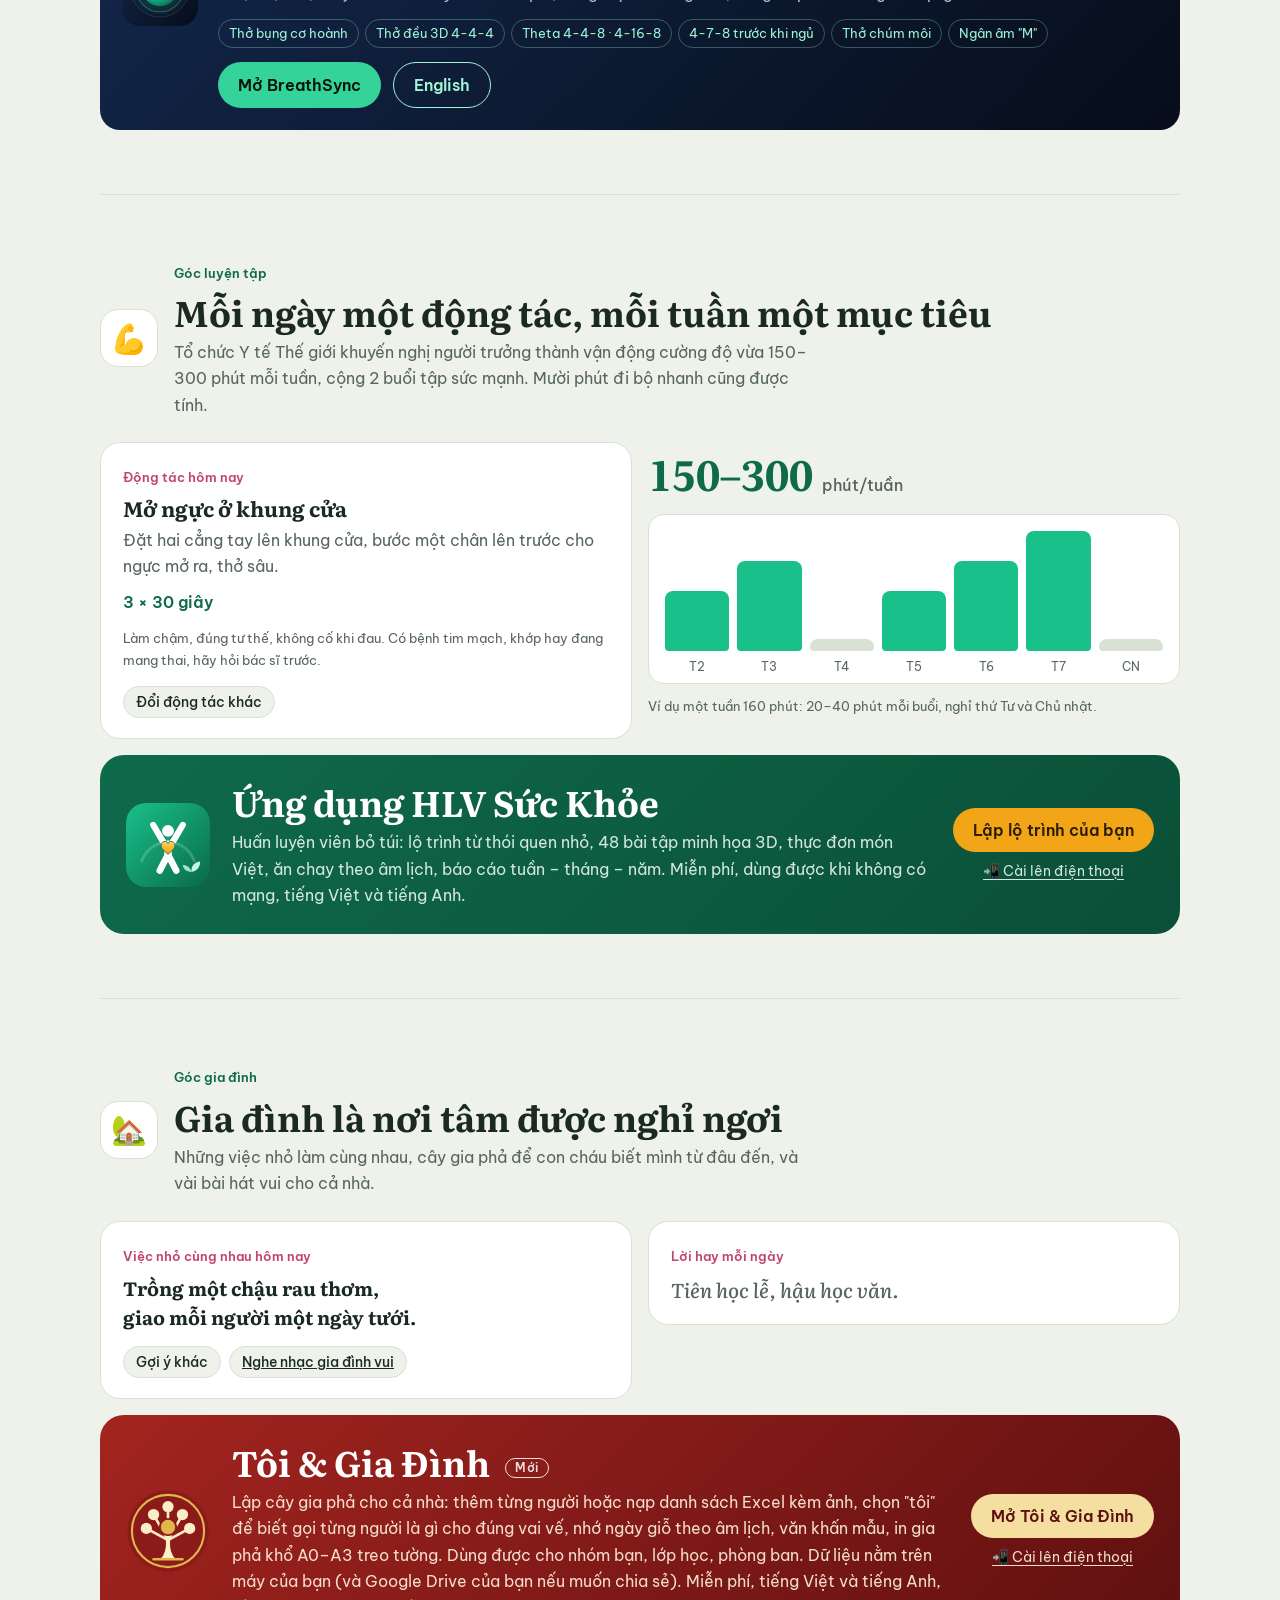
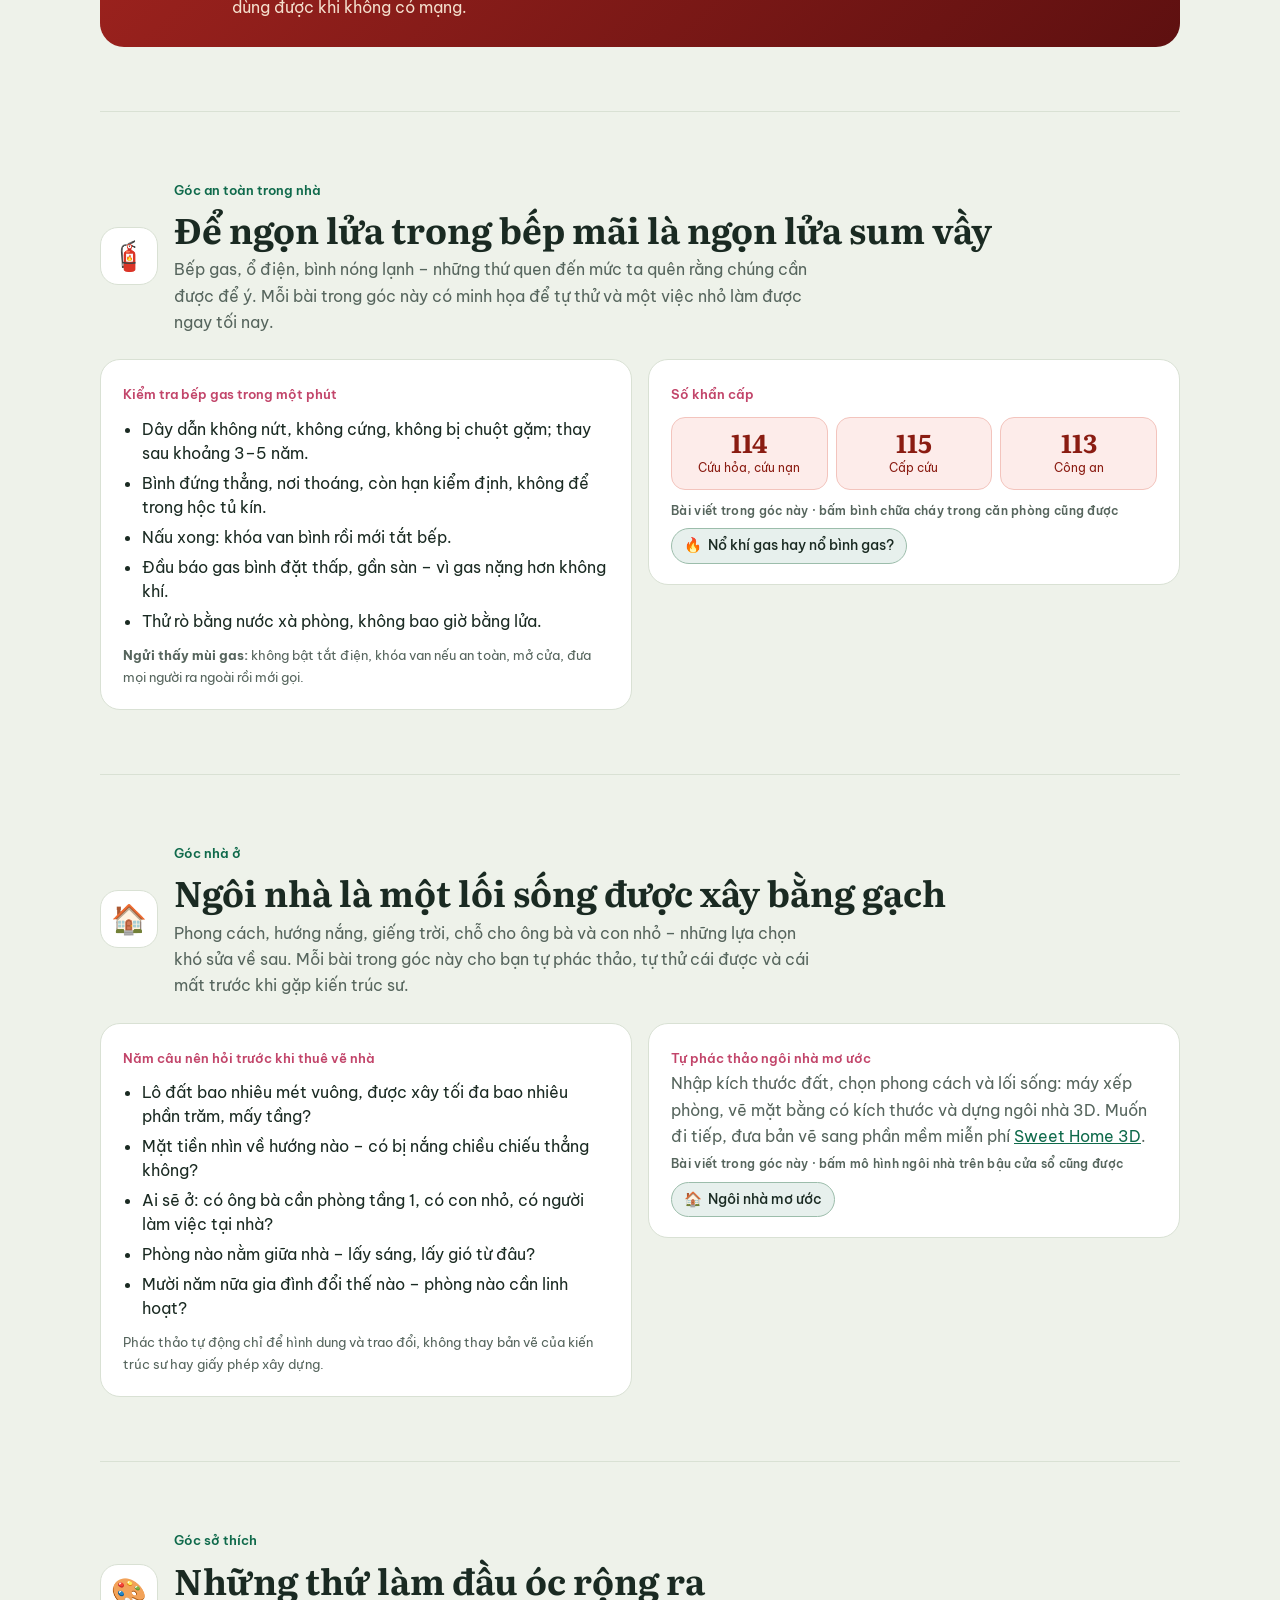
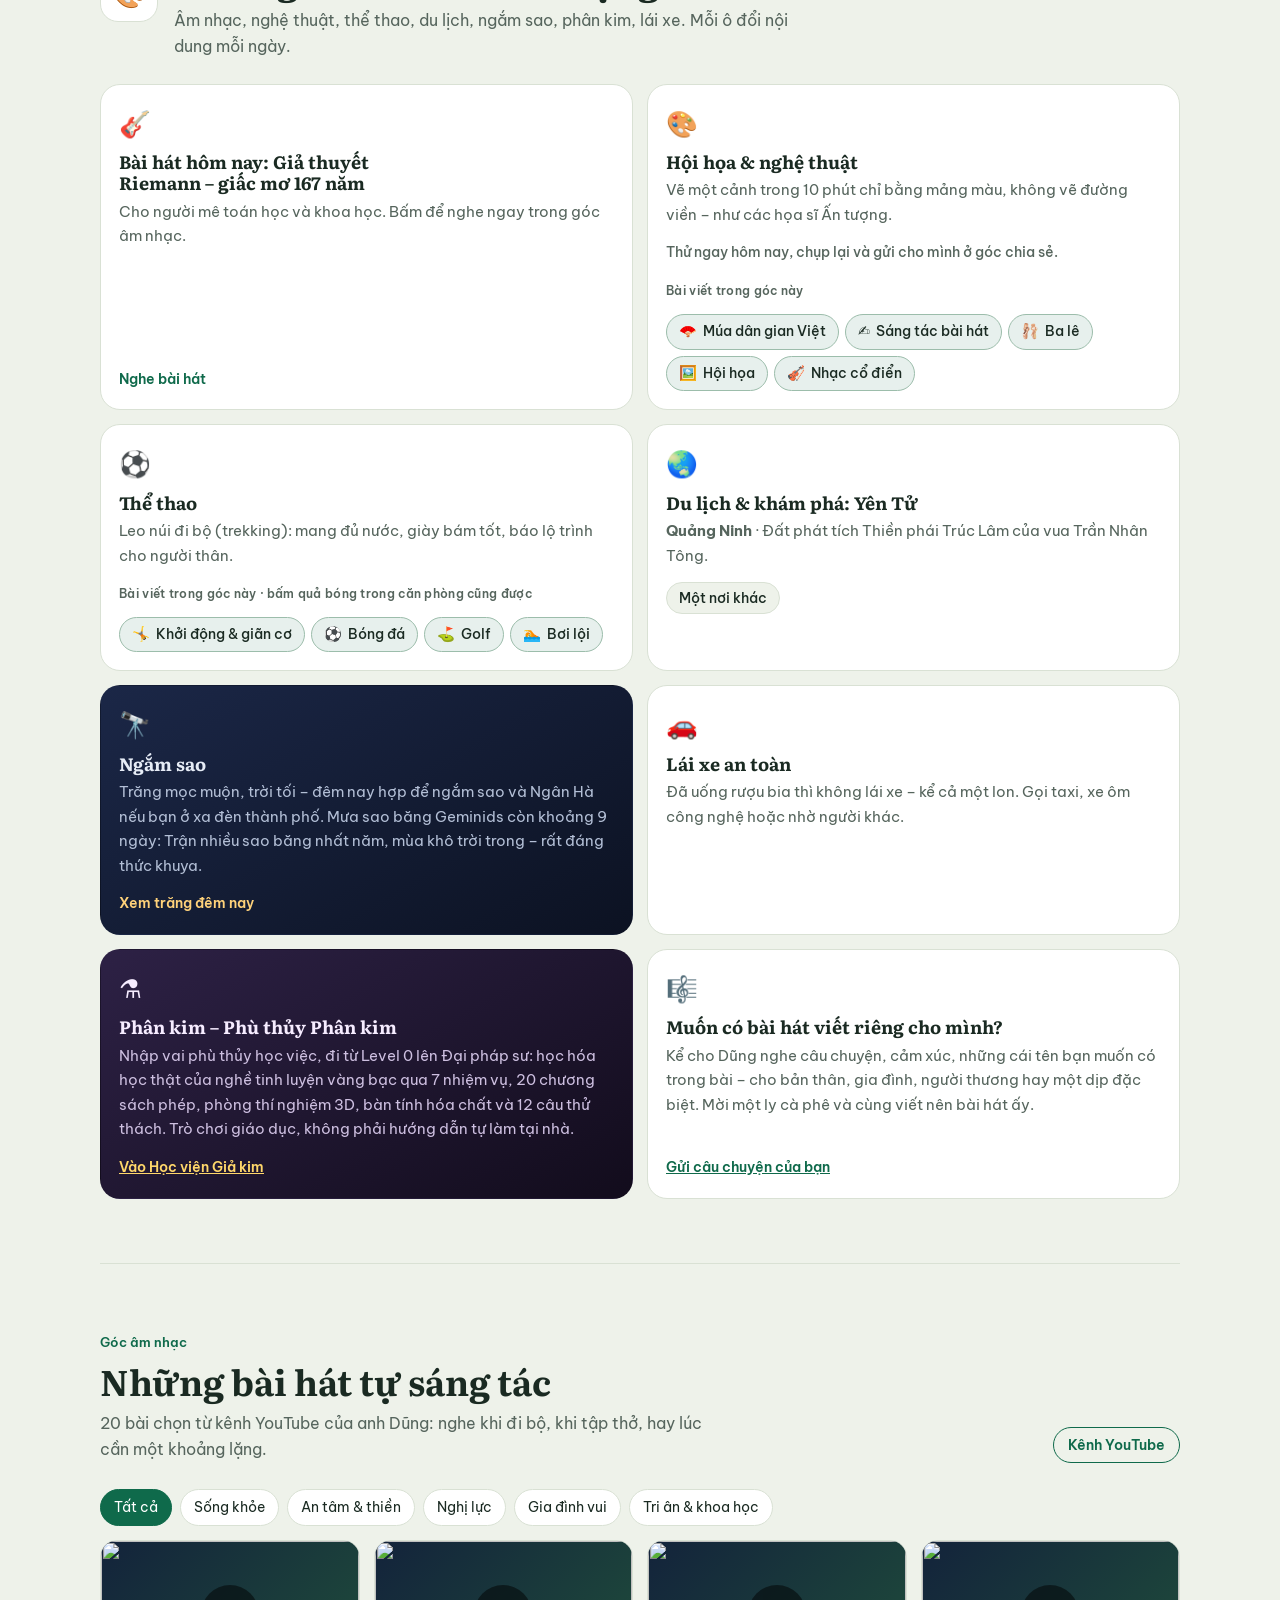
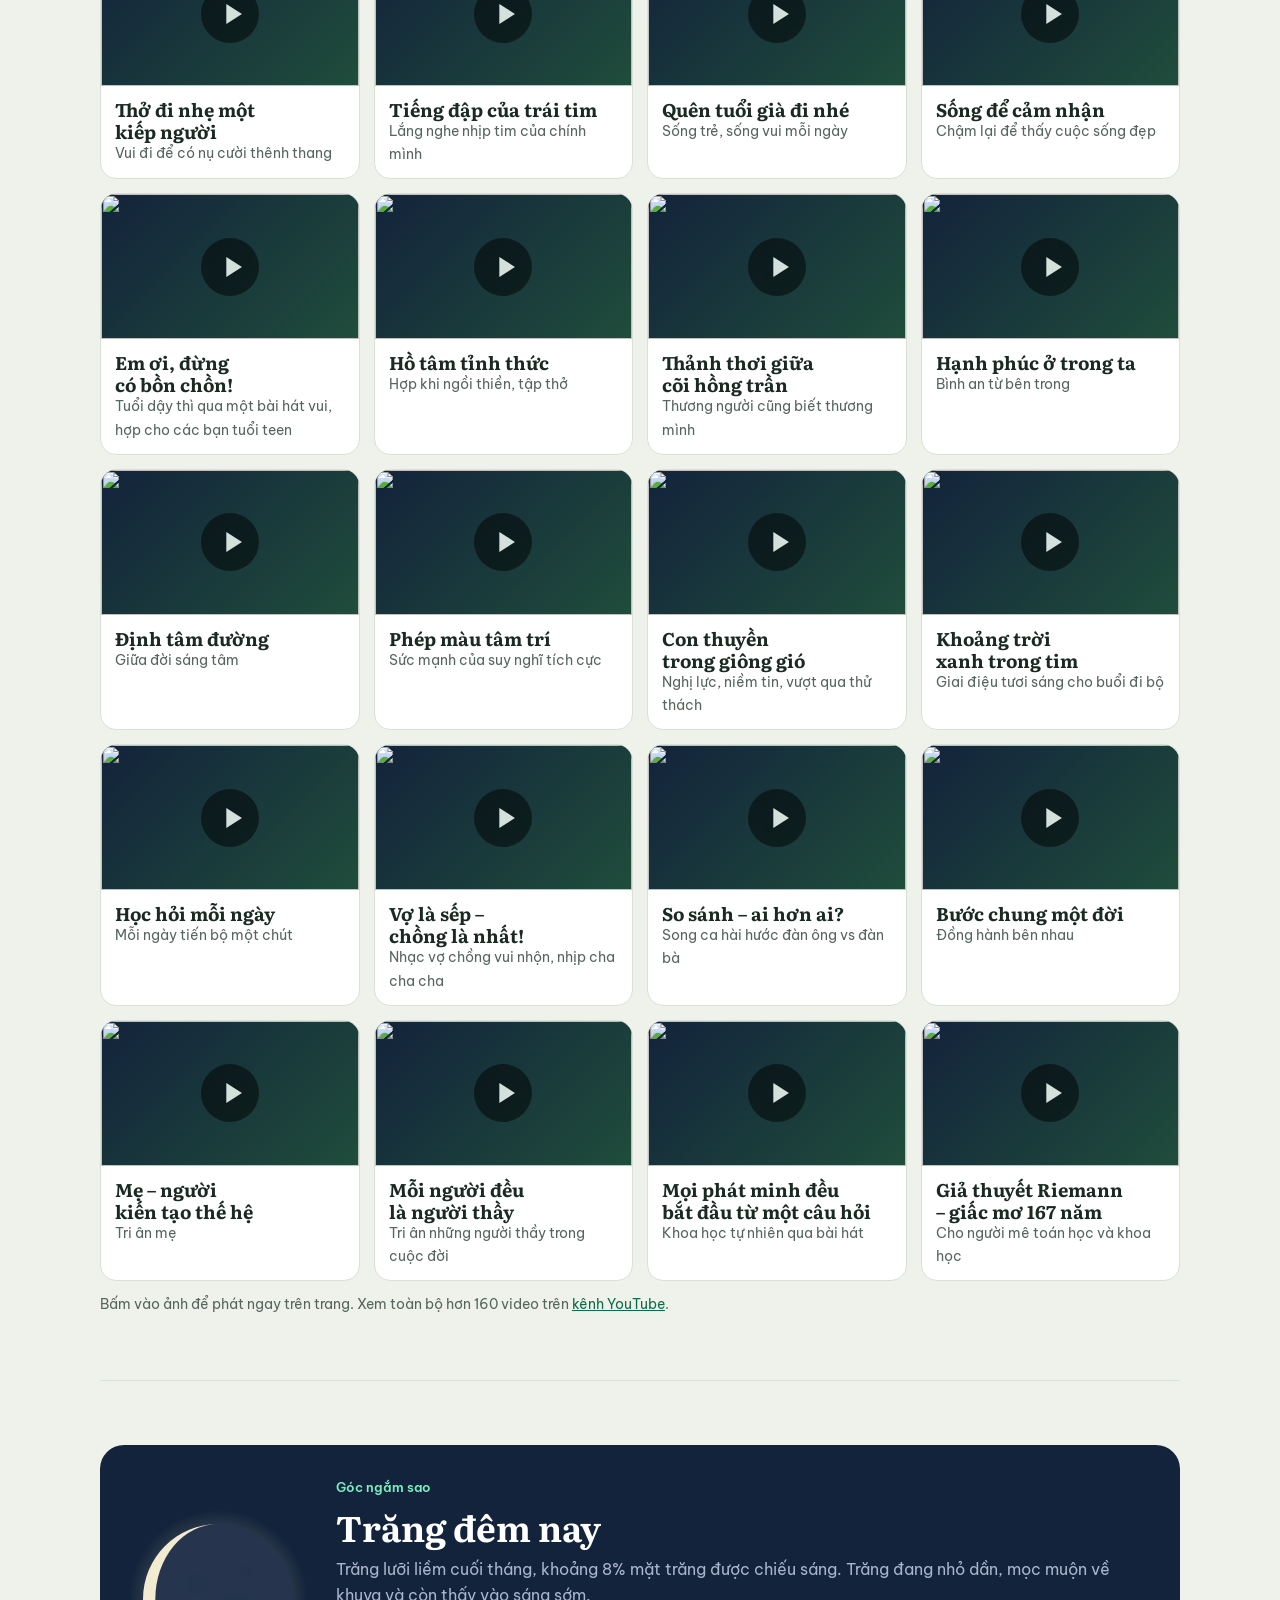
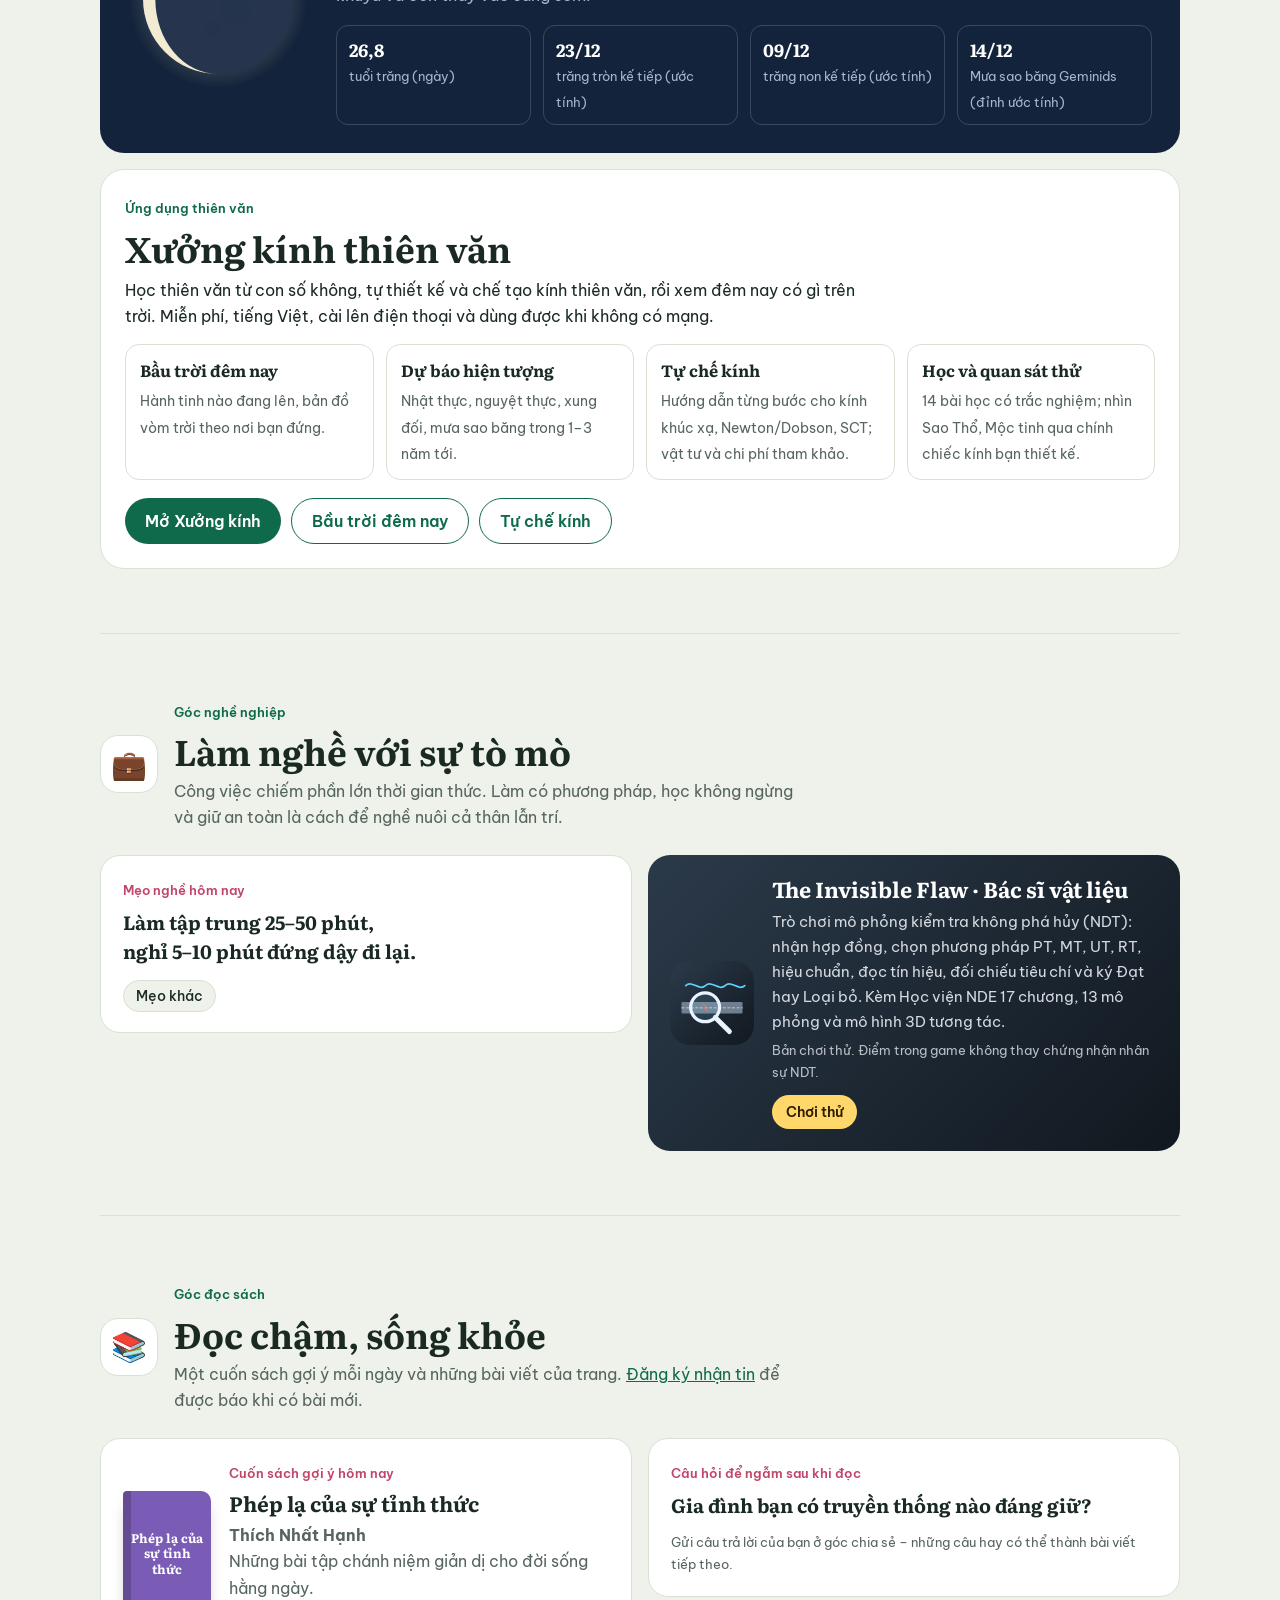
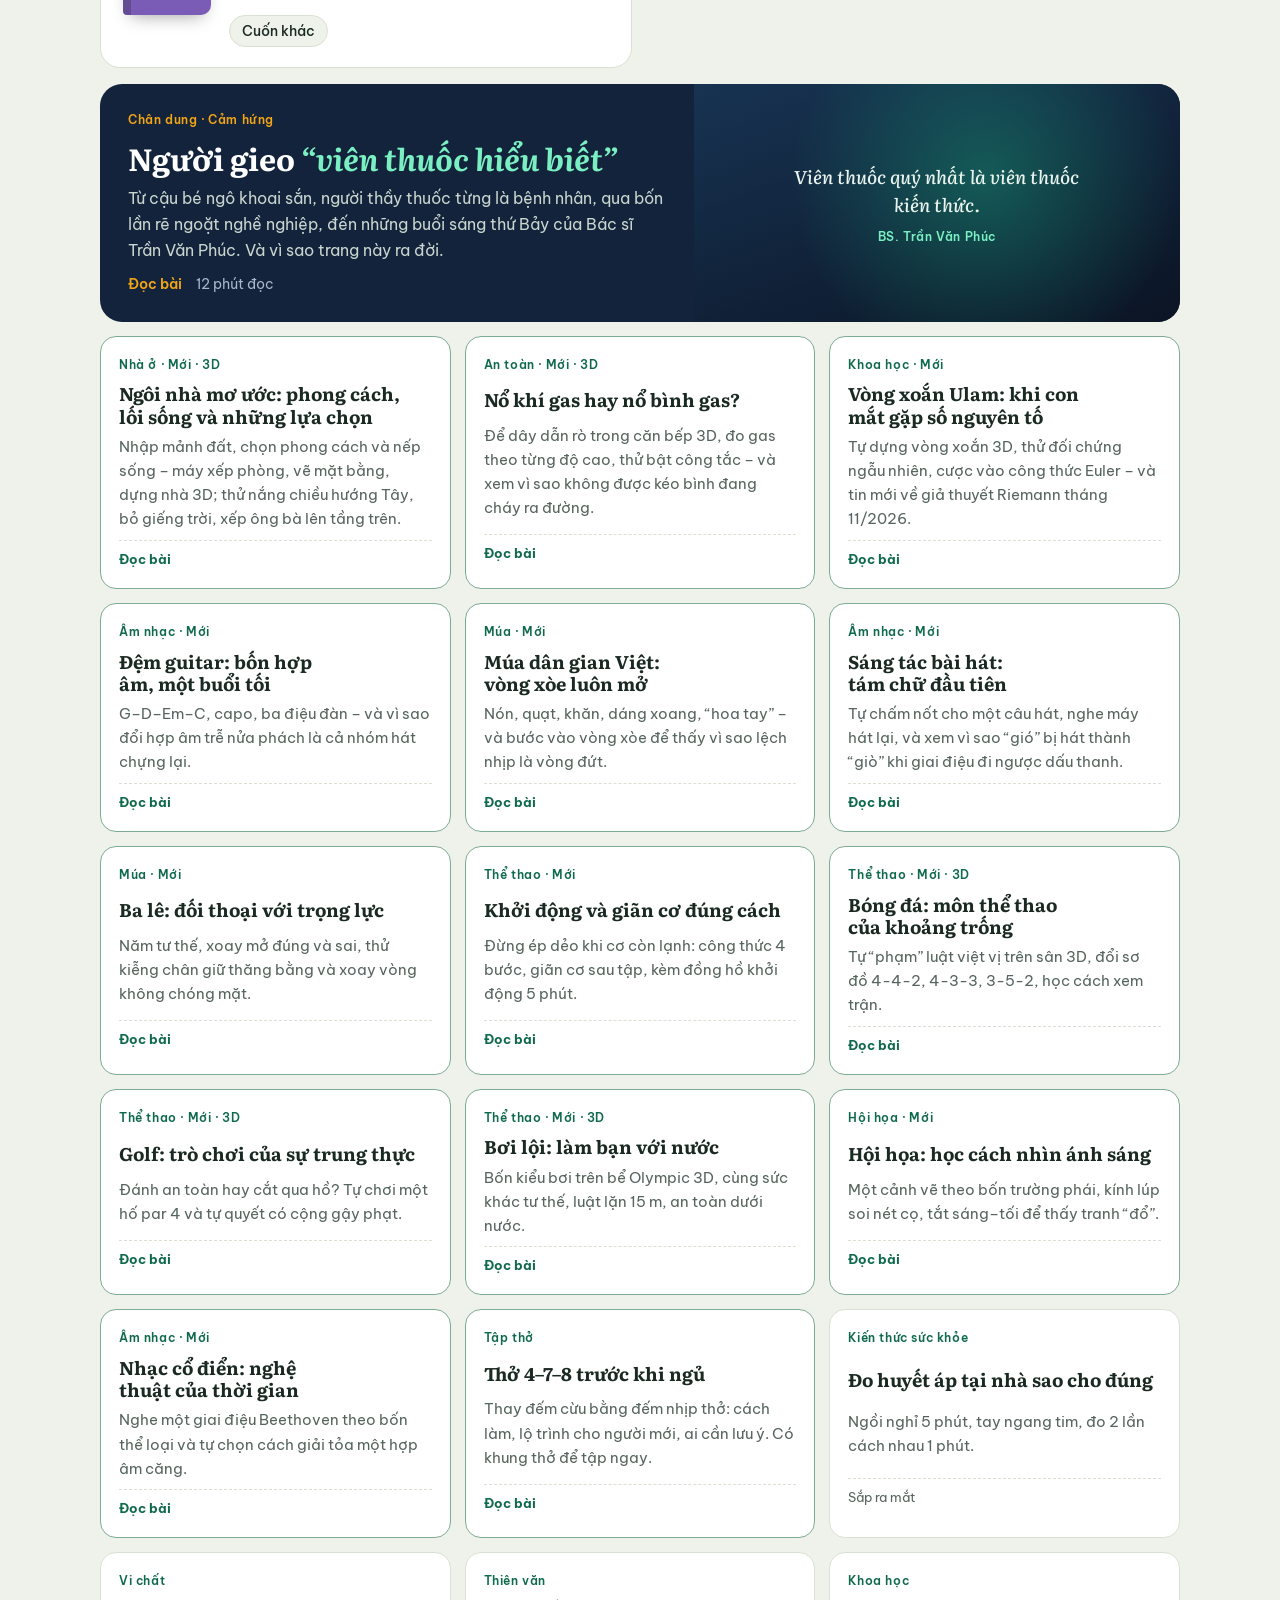
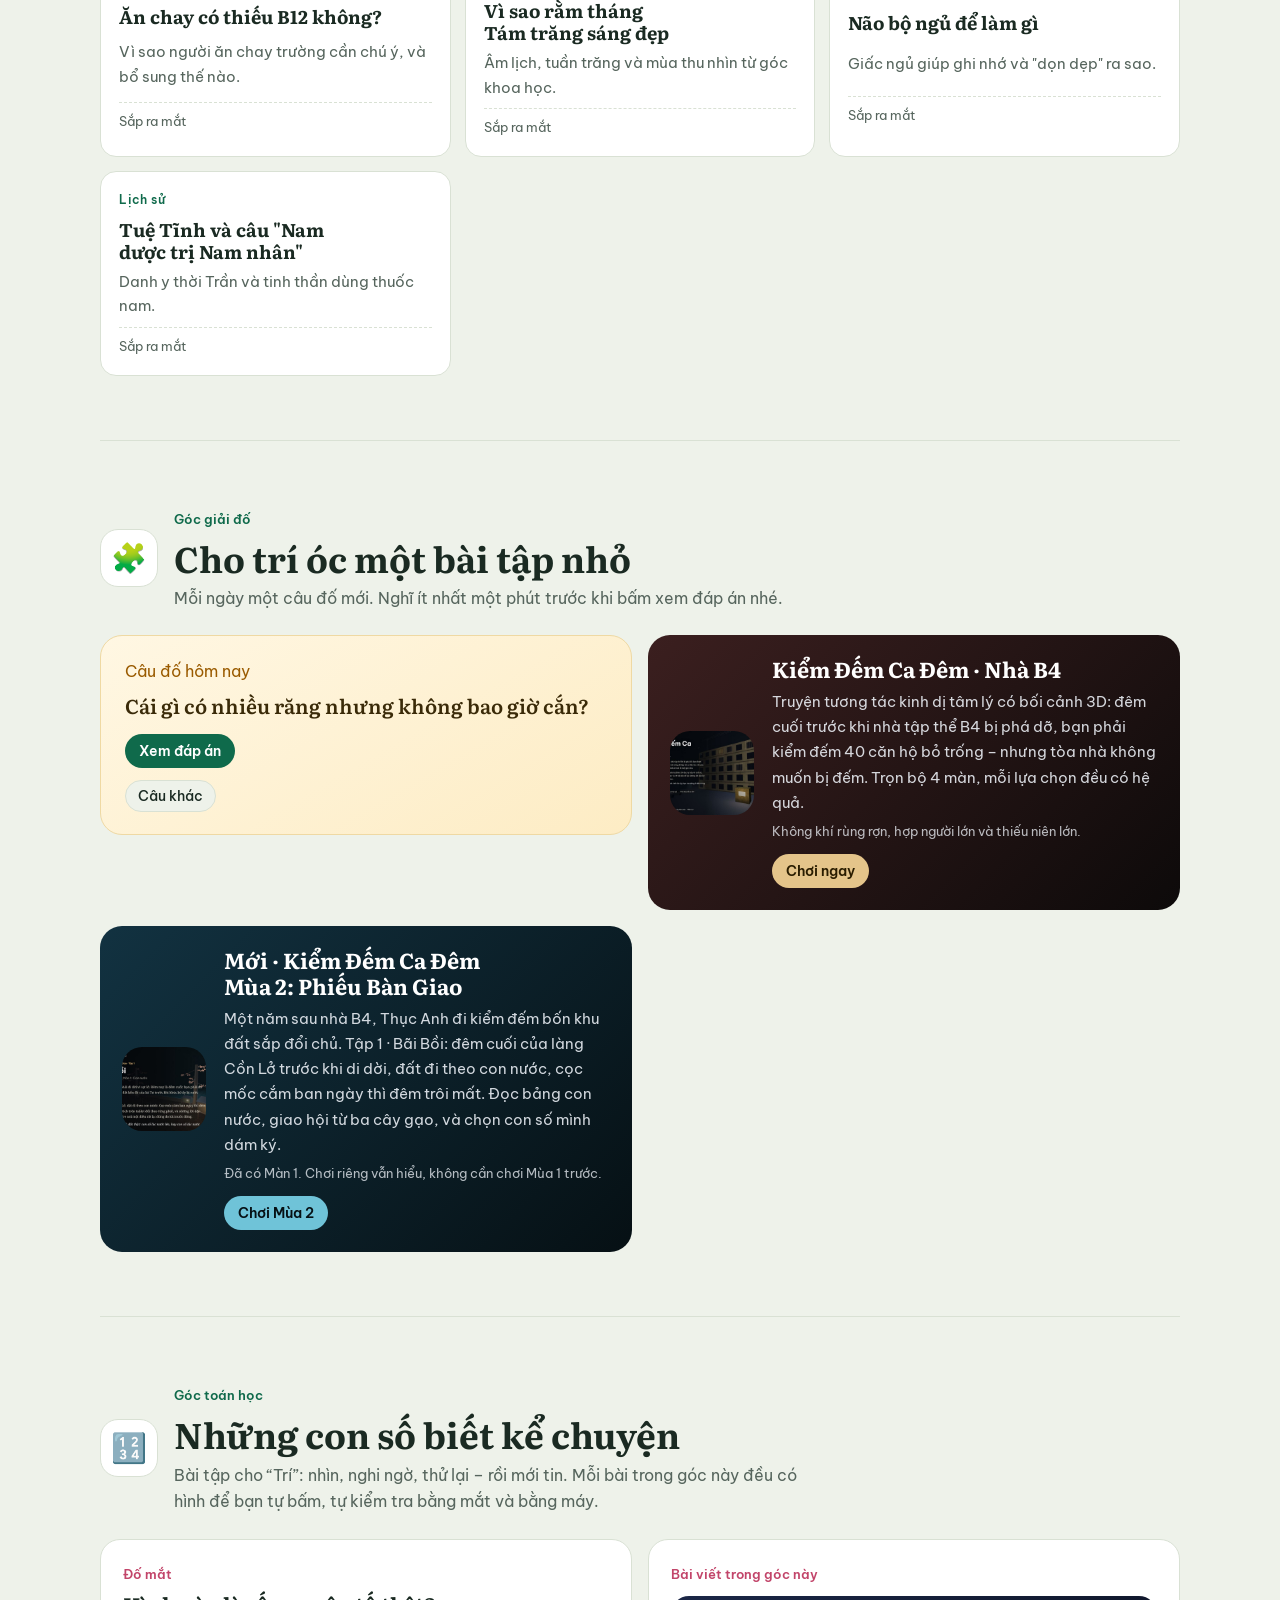
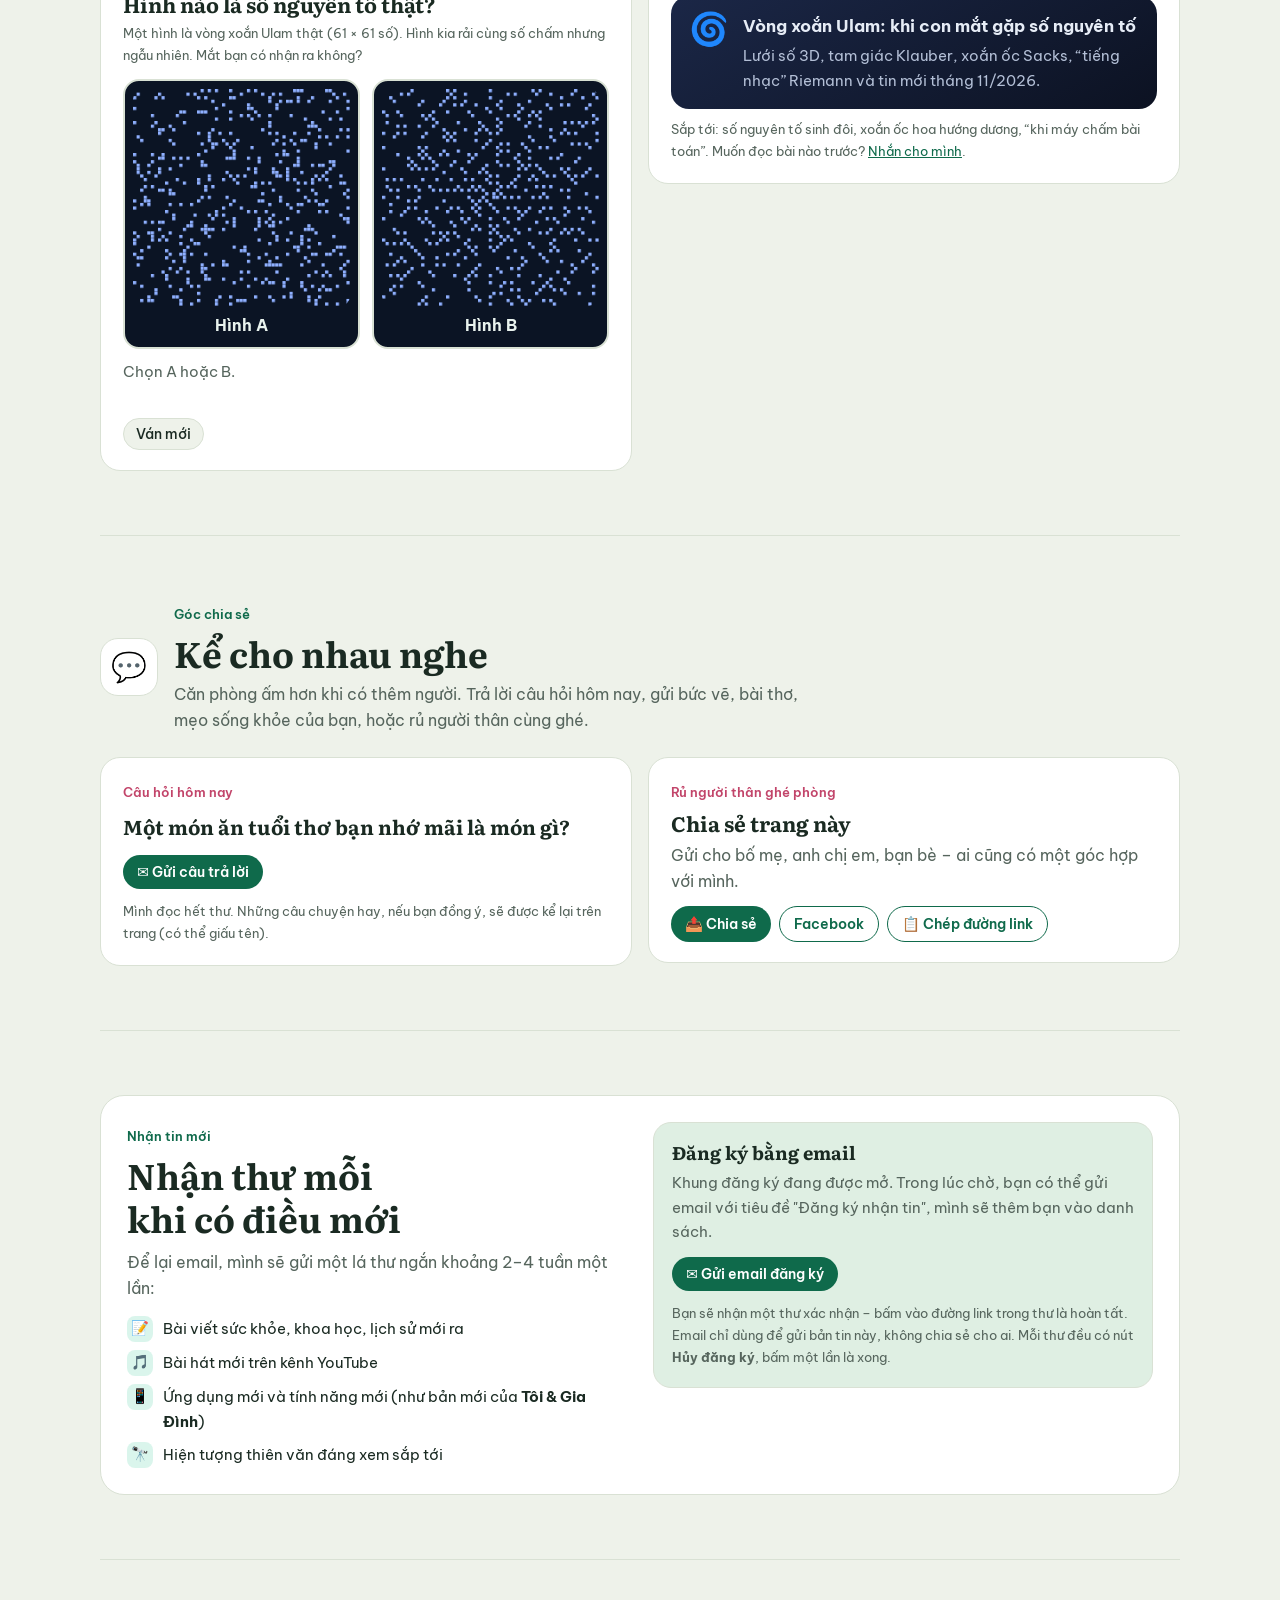
==== commit 0e717d44: "Bài mới “Ngôi nhà mơ ước” (3D) và Góc nhà ở trên trang chủ (bản 2.6.0) - bai-viet/ngoi-nha-mo-uoc.ht" ====
--- a/index.html
+++ b/index.html
@@ -34,7 +34,7 @@
   <div class="wrap nav">
     <a class="brand" href="#"><img src="img/logo.svg" alt="">HLV Sức Khỏe</a>
     <ul>
-      <li><a href="#goc-than-tam-tri">Thân · Tâm · Trí</a></li><li><a href="#thien">Thiền</a></li><li><a href="#van-dong">Luyện tập</a></li><li><a href="#goc-gia-dinh">Gia đình</a></li><li><a href="#goc-so-thich">Sở thích</a></li><li><a href="#bai-viet">Đọc sách</a></li><li><a href="#goc-giai-do">Giải đố</a></li><li><a href="#goc-toan-hoc">Toán học</a></li><li><a href="#ung-dung">Ứng dụng</a></li><li><a href="#goc-chia-se">Chia sẻ</a></li>
+      <li><a href="#goc-than-tam-tri">Thân · Tâm · Trí</a></li><li><a href="#thien">Thiền</a></li><li><a href="#van-dong">Luyện tập</a></li><li><a href="#goc-gia-dinh">Gia đình</a></li><li><a href="#goc-nha-o">Nhà ở</a></li><li><a href="#goc-so-thich">Sở thích</a></li><li><a href="#bai-viet">Đọc sách</a></li><li><a href="#goc-giai-do">Giải đố</a></li><li><a href="#goc-toan-hoc">Toán học</a></li><li><a href="#ung-dung">Ứng dụng</a></li><li><a href="#goc-chia-se">Chia sẻ</a></li>
     </ul>
     <a class="btn sm apps-btn" href="#ung-dung">Ứng dụng</a>
     <button class="help-btn" type="button" data-guide aria-label="Hướng dẫn sử dụng trang" title="Hướng dẫn sử dụng">?</button>
@@ -97,6 +97,7 @@
 <g aria-hidden="true"><circle cx="1150" cy="330" r="170" fill="url(#lampG)" style="opacity:var(--lamp)"/><rect x="1140" y="372" width="30" height="8" rx="3" fill="#3b3f4a"/><path d="M1155 372l-14-50 26-24" fill="none" stroke="#3b3f4a" stroke-width="5"/><path d="M1150 290l34 14-8 18-34-14z" fill="#e0a43a"/><rect x="940" y="380" width="240" height="14" rx="4" fill="#8a5a33"/><rect x="952" y="394" width="10" height="132" fill="#6b4a2a"/><rect x="1160" y="394" width="10" height="132" fill="#6b4a2a"/><rect x="1080" y="394" width="80" height="60" fill="#7a4e2b"/><rect x="1110" y="420" width="20" height="4" rx="2" fill="#d9c08a"/></g>
 <a class="spot" href="#goc-nghe-nghiep" aria-label="Nghề nghiệp"><g class="obj"><rect x="984" y="312" width="98" height="64" rx="5" fill="#1f2630"/><rect x="990" y="318" width="86" height="52" fill="#0d1a22"/><path d="M994 356h10l3-26 4 26h14l2-12 3 12h18l3-8 3 8h20" fill="none" stroke="#5fd3ff" stroke-width="2"/><path d="M976 380h114l-8-6h-98z" fill="#9aa3ad"/></g><g class="lbl" transform="translate(960,410)"><rect x="0" y="-16" height="32" rx="16" width="120"/><circle cx="16" cy="0" r="5"/><text x="28" y="5">Nghề nghiệp</text></g></a>
 <a class="spot" href="#goc-phan-kim" aria-label="Phân kim – Phù thủy Phân kim"><g class="obj"><circle cx="1108" cy="356" r="30" fill="#ffd56b" opacity=".22"/><path d="M1100 320h16M1103 320v18l-16 32c-3 6 1 10 7 10h28c6 0 10-4 7-10l-16-32v-18" fill="rgba(220,240,255,.7)" stroke="#8aa0b8" stroke-width="2"/><path d="M1093 362h30l6 12c2 4-1 6-5 6h-32c-4 0-7-2-5-6z" fill="#f0b828"/><circle cx="1104" cy="352" r="3" fill="#ffe27a"/><circle cx="1112" cy="344" r="2" fill="#ffe27a"/></g><g class="lbl" transform="translate(1056,300)"><rect x="0" y="-16" height="32" rx="16" width="120"/><circle cx="16" cy="0" r="5"/><text x="28" y="5">Phân kim</text></g></a>
+<a class="spot" href="#goc-nha-o" aria-label="Góc nhà ở – mô hình ngôi nhà mơ ước"><g class="obj"><ellipse cx="604" cy="326" rx="52" ry="4" fill="rgba(0,0,0,.16)"/><rect x="556" y="319" width="96" height="7" rx="2" fill="#e9e3d6" stroke="#b9ae98"/><rect x="566" y="294" width="46" height="25" fill="#f6f1e6" stroke="#9c8f78" stroke-width="1"/><path d="M561 296l28-21 28 21z" fill="#c2502e" stroke="#8e3518" stroke-width="1"/><rect x="584" y="305" width="9" height="14" fill="#7a5a3c"/><rect x="570" y="300" width="9" height="8" fill="#9fcbe6" stroke="#6b5a45" stroke-width=".8"/><rect x="598" y="300" width="9" height="8" fill="#9fcbe6" stroke="#6b5a45" stroke-width=".8"/><rect x="616" y="282" width="20" height="37" fill="#e5c262" stroke="#9c7f2e" stroke-width="1"/><rect x="614" y="279" width="24" height="4" fill="#3a3d40"/><rect x="620" y="287" width="12" height="7" fill="#9fcbe6"/><rect x="620" y="299" width="12" height="7" fill="#9fcbe6"/><path d="M618 296h16" stroke="#2f6b4f" stroke-width="1.5"/><circle cx="645" cy="309" r="7" fill="#5f8f45"/><rect x="644" y="314" width="2" height="5" fill="#6b4f35"/></g><g class="lbl" transform="translate(546,250)"><rect x="0" y="-16" height="32" rx="16" width="104"/><circle cx="16" cy="0" r="5"/><text x="28" y="5">Nhà ở</text></g></a>
 <a class="spot" href="#goc-an-toan" aria-label="Góc an toàn trong nhà"><g class="obj"><g transform="translate(-334 -12)"><rect x="376" y="540" width="30" height="70" rx="12" fill="#d62f2f"/><rect x="381" y="548" width="5" height="52" rx="2" fill="rgba(255,255,255,.35)"/><rect x="376" y="566" width="30" height="16" fill="#f4efe6"/><path d="M391 579c-5-4-4-9 0-12 0 3 3 4 3 7 1-2 1-3 0-5 4 3 4 8-3 10z" fill="#f2a516"/><rect x="385" y="529" width="12" height="13" rx="2" fill="#2b2f36"/><path d="M383 531h22l7-7" fill="none" stroke="#2b2f36" stroke-width="4" stroke-linecap="round"/><path d="M398 536c14 4 18 14 16 26s-2 22-4 28" fill="none" stroke="#2b2f36" stroke-width="3"/><rect x="405" y="588" width="9" height="12" rx="2" fill="#2b2f36"/><ellipse cx="392" cy="611" rx="24" ry="4" fill="rgba(0,0,0,.18)"/></g></g><g class="lbl" transform="translate(6,614)"><rect x="0" y="-16" height="32" rx="16" width="120"/><circle cx="16" cy="0" r="5"/><text x="28" y="5">An toàn</text></g></a>
 <a class="spot" href="#goc-giai-do" aria-label="Giải đố"><g class="obj"><rect x="100" y="566" width="210" height="14" rx="5" fill="#a56a39"/><rect x="114" y="580" width="10" height="30" fill="#7a4e2b"/><rect x="286" y="580" width="10" height="30" fill="#7a4e2b"/>
 <g transform="translate(130 528)"><rect x="0" y="0" width="12" height="12" rx="2" fill="#d94a4a"/><rect x="13" y="0" width="12" height="12" rx="2" fill="#f2a516"/><rect x="26" y="0" width="12" height="12" rx="2" fill="#3d6fd1"/><rect x="0" y="13" width="12" height="12" rx="2" fill="#2f8f6b"/><rect x="13" y="13" width="12" height="12" rx="2" fill="#fff"/><rect x="26" y="13" width="12" height="12" rx="2" fill="#e07a3f"/><rect x="0" y="26" width="12" height="12" rx="2" fill="#d94a4a"/><rect x="13" y="26" width="12" height="12" rx="2" fill="#f2a516"/><rect x="26" y="26" width="12" height="12" rx="2" fill="#3d6fd1"/></g><rect x="128" y="526" width="43" height="43" rx="4" fill="none" stroke="#1a2a22" stroke-width="2"/>
@@ -106,7 +107,7 @@
 </svg>
     </div>
     <nav class="corners" aria-label="Đi tới các góc">
-      <a href="#goc-than-tam-tri"><span>🌱</span>Thân · Tâm · Trí</a><a href="#thien"><span>🧘</span>Thiền &amp; thở</a><a href="#van-dong"><span>💪</span>Luyện tập</a><a href="#goc-gia-dinh"><span>🏡</span>Gia đình</a><a href="#goc-an-toan"><span>🧯</span>An toàn</a><a href="#am-nhac"><span>🎸</span>Âm nhạc</a><a href="#goc-nghe-thuat"><span>🎨</span>Hội họa</a><a href="#goc-the-thao"><span>⚽</span>Thể thao</a><a href="#goc-du-lich"><span>🌏</span>Du lịch</a><a href="#bau-troi"><span>🔭</span>Ngắm sao</a><a href="#goc-phan-kim"><span>⚗️</span>Phân kim</a><a href="#goc-lai-xe"><span>🚗</span>Lái xe</a><a href="#goc-nghe-nghiep"><span>💼</span>Nghề nghiệp</a><a href="#bai-viet"><span>📚</span>Đọc sách</a><a href="#goc-giai-do"><span>🧩</span>Giải đố</a><a href="#goc-toan-hoc"><span>🔢</span>Toán học</a><a href="#goc-chia-se"><span>💬</span>Chia sẻ</a>
+      <a href="#goc-than-tam-tri"><span>🌱</span>Thân · Tâm · Trí</a><a href="#thien"><span>🧘</span>Thiền &amp; thở</a><a href="#van-dong"><span>💪</span>Luyện tập</a><a href="#goc-gia-dinh"><span>🏡</span>Gia đình</a><a href="#goc-an-toan"><span>🧯</span>An toàn</a><a href="#goc-nha-o"><span>🏠</span>Nhà ở</a><a href="#am-nhac"><span>🎸</span>Âm nhạc</a><a href="#goc-nghe-thuat"><span>🎨</span>Hội họa</a><a href="#goc-the-thao"><span>⚽</span>Thể thao</a><a href="#goc-du-lich"><span>🌏</span>Du lịch</a><a href="#bau-troi"><span>🔭</span>Ngắm sao</a><a href="#goc-phan-kim"><span>⚗️</span>Phân kim</a><a href="#goc-lai-xe"><span>🚗</span>Lái xe</a><a href="#goc-nghe-nghiep"><span>💼</span>Nghề nghiệp</a><a href="#bai-viet"><span>📚</span>Đọc sách</a><a href="#goc-giai-do"><span>🧩</span>Giải đố</a><a href="#goc-toan-hoc"><span>🔢</span>Toán học</a><a href="#goc-chia-se"><span>💬</span>Chia sẻ</a>
     </nav>
     <div class="board" aria-label="Bảng tin hôm nay">
       <div><div class="k">Gợi ý hôm nay</div><div class="v" id="bTipT">–</div><div class="s" id="bTip">–</div></div>
@@ -255,6 +256,26 @@
         <div class="sos"><a href="tel:114"><b>114</b><span>Cứu hỏa, cứu nạn</span></a><a href="tel:115"><b>115</b><span>Cấp cứu</span></a><a href="tel:113"><b>113</b><span>Công an</span></a></div>
         <span class="hb-k">Bài viết trong góc này · bấm bình chữa cháy trong căn phòng cũng được</span>
         <ul class="hb-posts" data-posts="goc-an-toan"><li><a href="bai-viet/no-khi-gas-va-no-binh-gas.html">🔥 Nổ khí gas hay nổ bình gas?</a></li></ul></div>
+    </div>
+  </section>
+
+  <!-- ===== GÓC NHÀ Ở (25/11/2026) – đồ vật: mô hình ngôi nhà trên bậu cửa sổ (x 556–652, y 275–326; nhãn tại 546,250). Bài viết tự liệt kê từ js/posts.js (spots: 'goc-nha-o') ===== -->
+  <section id="goc-nha-o" aria-labelledby="h-no">
+    <div class="goc-h"><span class="ic" aria-hidden="true">🏠</span><div><span class="tag">Góc nhà ở</span><h2 id="h-no">Ngôi nhà là một lối sống được xây bằng gạch</h2><p>Phong cách, hướng nắng, giếng trời, chỗ cho ông bà và con nhỏ – những lựa chọn khó sửa về sau. Mỗi bài trong góc này cho bạn tự phác thảo, tự thử cái được và cái mất trước khi gặp kiến trúc sư.</p></div></div>
+    <div class="two">
+      <div class="today-card"><span class="when">Năm câu nên hỏi trước khi thuê vẽ nhà</span>
+        <ul class="safe-list">
+          <li>Lô đất bao nhiêu mét vuông, được xây tối đa bao nhiêu phần trăm, mấy tầng?</li>
+          <li>Mặt tiền nhìn về hướng nào – có bị nắng chiều chiếu thẳng không?</li>
+          <li>Ai sẽ ở: có ông bà cần phòng tầng 1, có con nhỏ, có người làm việc tại nhà?</li>
+          <li>Phòng nào nằm giữa nhà – lấy sáng, lấy gió từ đâu?</li>
+          <li>Mười năm nữa gia đình đổi thế nào – phòng nào cần linh hoạt?</li>
+        </ul>
+        <p class="fine">Phác thảo tự động chỉ để hình dung và trao đổi, không thay bản vẽ của kiến trúc sư hay giấy phép xây dựng.</p></div>
+      <div class="today-card"><span class="when">Tự phác thảo ngôi nhà mơ ước</span>
+        <p>Nhập kích thước đất, chọn phong cách và lối sống: máy xếp phòng, vẽ mặt bằng có kích thước và dựng ngôi nhà 3D. Muốn đi tiếp, đưa bản vẽ sang phần mềm miễn phí <a href="https://www.sweethome3d.com/vi/" rel="noopener">Sweet Home 3D</a>.</p>
+        <span class="hb-k">Bài viết trong góc này · bấm mô hình ngôi nhà trên bậu cửa sổ cũng được</span>
+        <ul class="hb-posts" data-posts="goc-nha-o"><li><a href="bai-viet/ngoi-nha-mo-uoc.html">🏠 Ngôi nhà mơ ước: phong cách, lối sống và những lựa chọn</a></li></ul></div>
     </div>
   </section>
 
@@ -363,6 +384,7 @@
       <div class="art" aria-hidden="true"><blockquote>Viên thuốc quý nhất là viên thuốc kiến thức.<span>BS. Trần Văn Phúc</span></blockquote></div>
     </a>
     <div class="posts">
+      <a class="post live" href="bai-viet/ngoi-nha-mo-uoc.html"><span class="cat-l">Nhà ở · Mới · 3D</span><h3>Ngôi nhà mơ ước: phong cách, lối sống và những lựa chọn</h3><p>Nhập mảnh đất, chọn phong cách và nếp sống – máy xếp phòng, vẽ mặt bằng, dựng nhà 3D; thử nắng chiều hướng Tây, bỏ giếng trời, xếp ông bà lên tầng trên.</p><span class="soon"><b style="color:var(--forest)">Đọc bài</b> <span data-post-stats="ngoi-nha-mo-uoc"></span></span></a>
       <a class="post live" href="bai-viet/no-khi-gas-va-no-binh-gas.html"><span class="cat-l">An toàn · Mới · 3D</span><h3>Nổ khí gas hay nổ bình gas?</h3><p>Để dây dẫn rò trong căn bếp 3D, đo gas theo từng độ cao, thử bật công tắc – và xem vì sao không được kéo bình đang cháy ra đường.</p><span class="soon"><b style="color:var(--forest)">Đọc bài</b> <span data-post-stats="no-khi-gas-va-no-binh-gas"></span></span></a>
       <a class="post live" href="bai-viet/vong-xoan-ulam-so-nguyen-to.html"><span class="cat-l">Khoa học · Mới</span><h3>Vòng xoắn Ulam: khi con mắt gặp số nguyên tố</h3><p>Tự dựng vòng xoắn 3D, thử đối chứng ngẫu nhiên, cược vào công thức Euler – và tin mới về giả thuyết Riemann tháng 11/2026.</p><span class="soon"><b style="color:var(--forest)">Đọc bài</b> <span data-post-stats="vong-xoan-ulam-so-nguyen-to"></span></span></a>
       <a class="post live" href="bai-viet/dem-guitar-bon-hop-am.html"><span class="cat-l">Âm nhạc · Mới</span><h3>Đệm guitar: bốn hợp âm, một buổi tối</h3><p>G–D–Em–C, capo, ba điệu đàn – và vì sao đổi hợp âm trễ nửa phách là cả nhóm hát chựng lại.</p><span class="soon"><b style="color:var(--forest)">Đọc bài</b> <span data-post-stats="dem-guitar-bon-hop-am"></span></span></a>
@@ -578,7 +600,7 @@
 <script src="js/config.js"></script>
 <script src="js/daily.js?v=2.1.0"></script>
 <script src="js/home.js?v=2.0.0"></script>
-<script src="js/posts.js?v=2.5.0"></script>
+<script src="js/posts.js?v=2.6.0"></script>
 <script src="js/room-menu.js?v=2.1.0"></script>
 <script src="js/toan-hoc.js?v=2.4.0" defer></script>
 <script src="js/post-actions.js"></script>
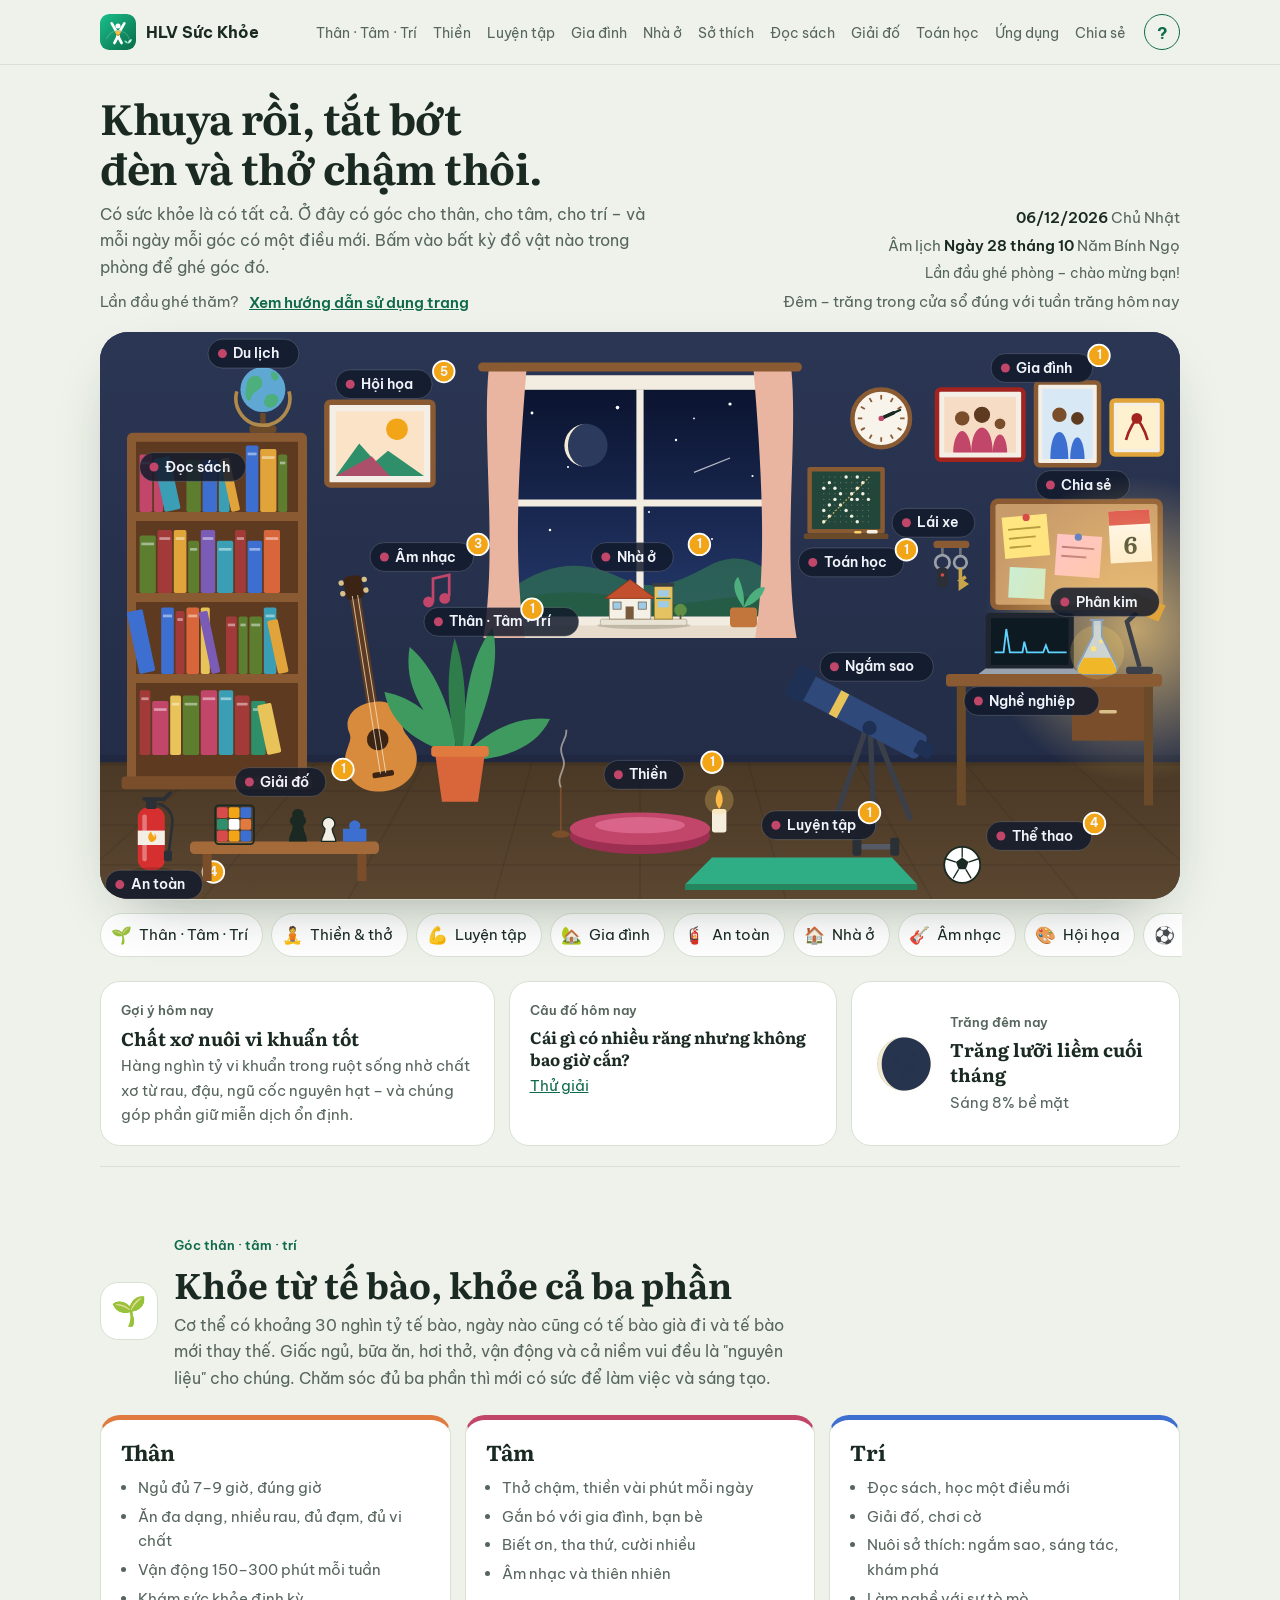
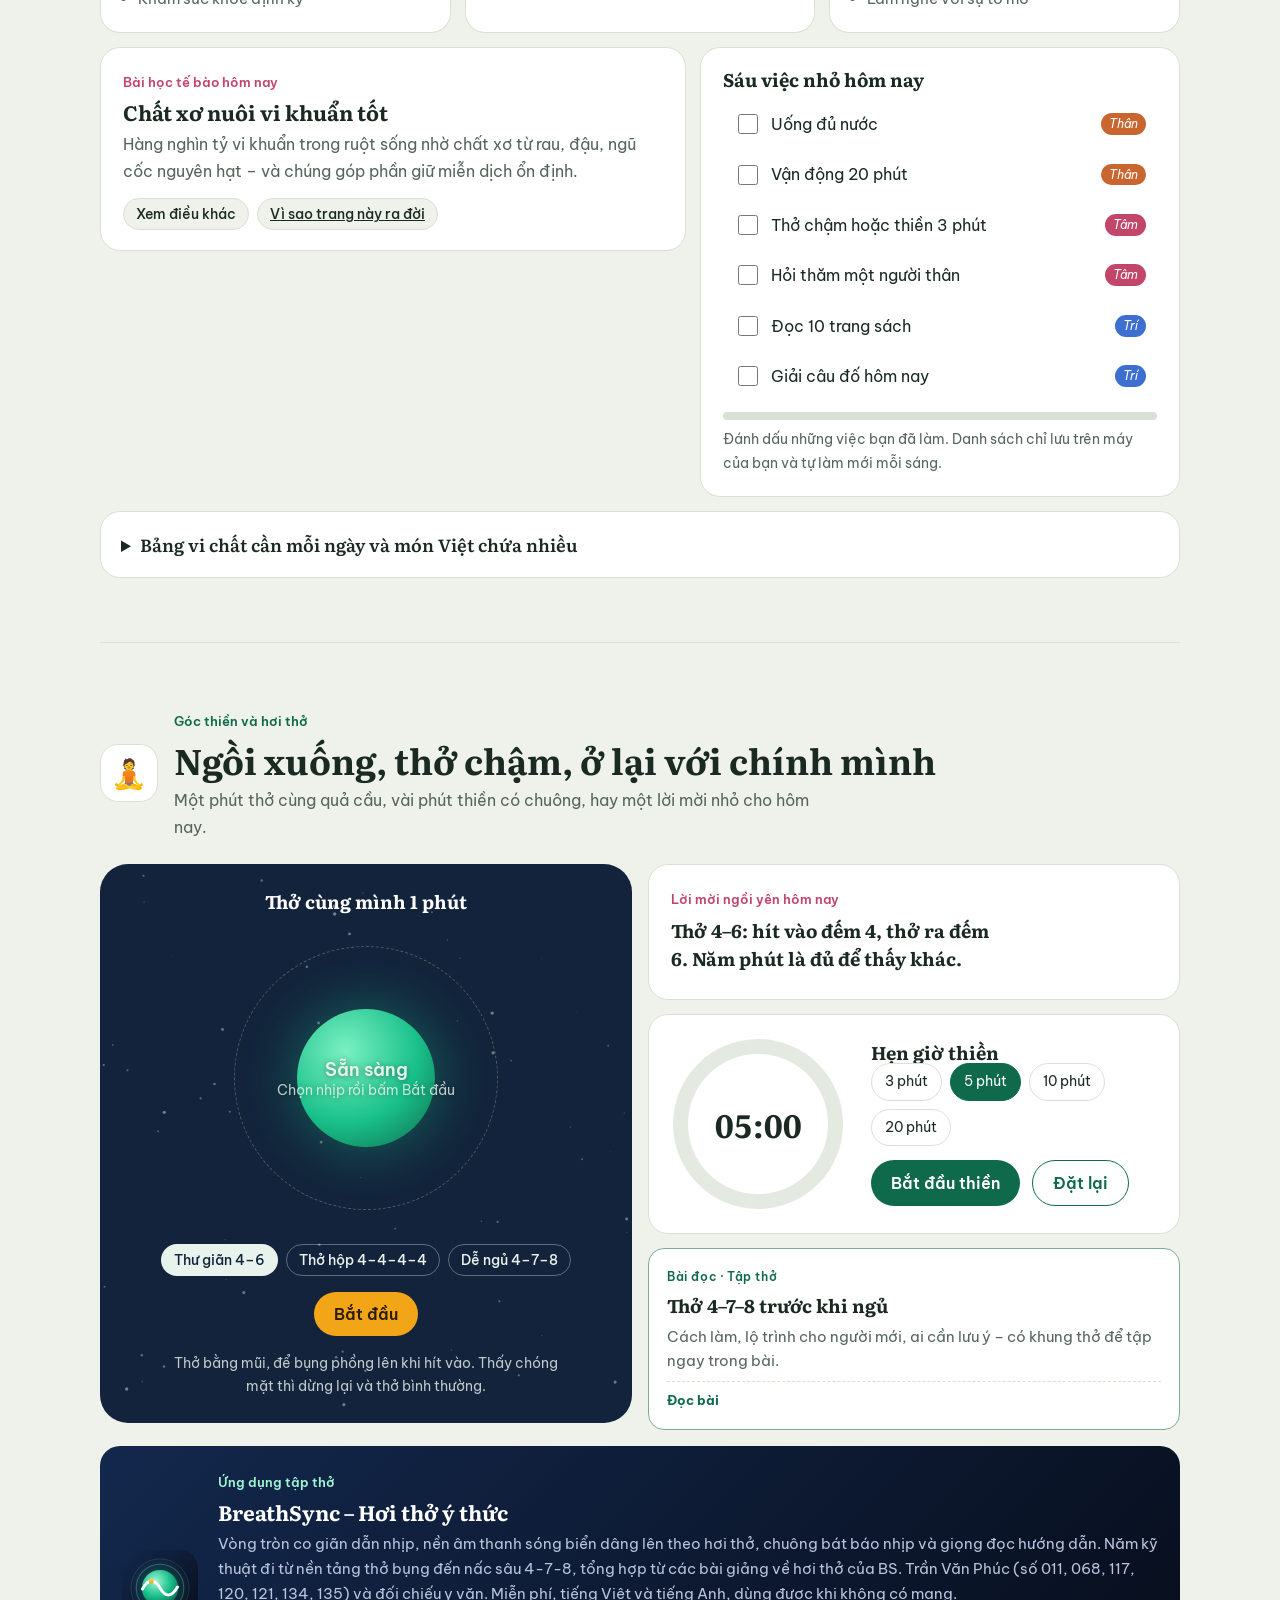
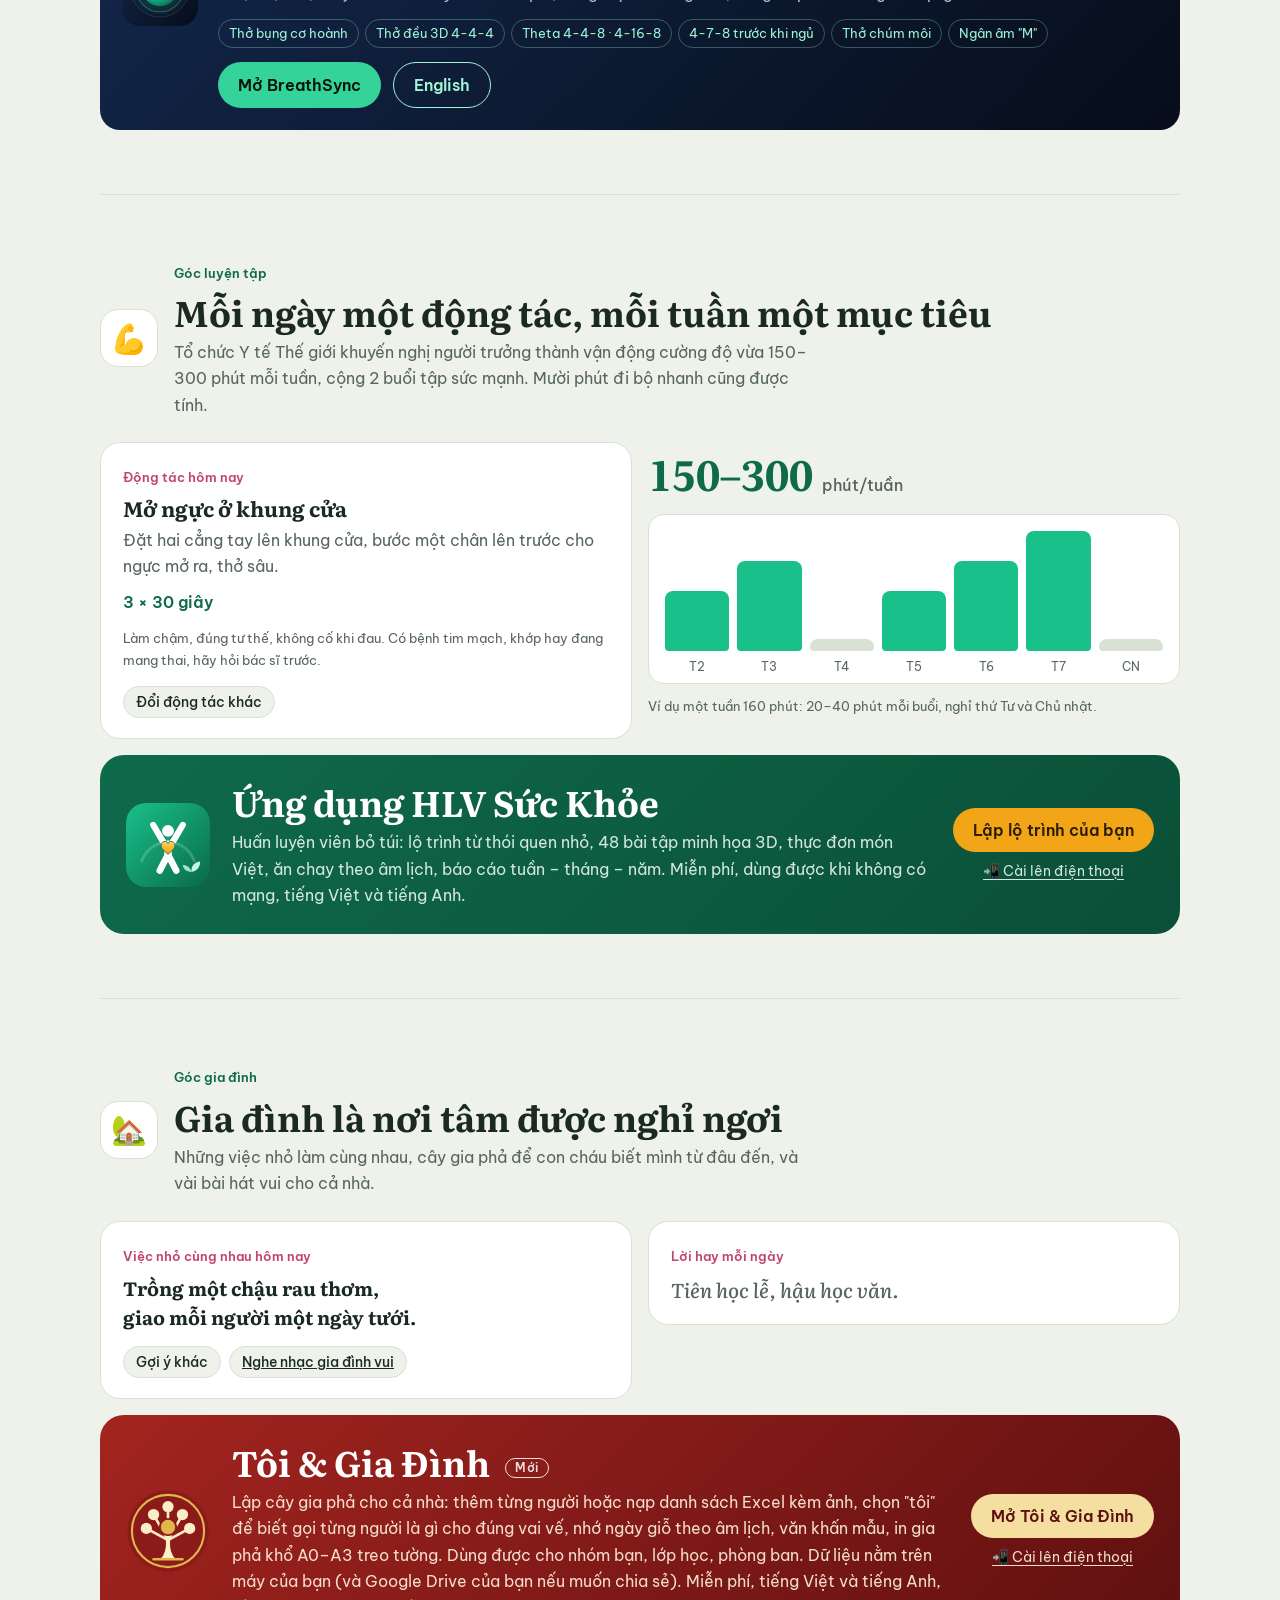
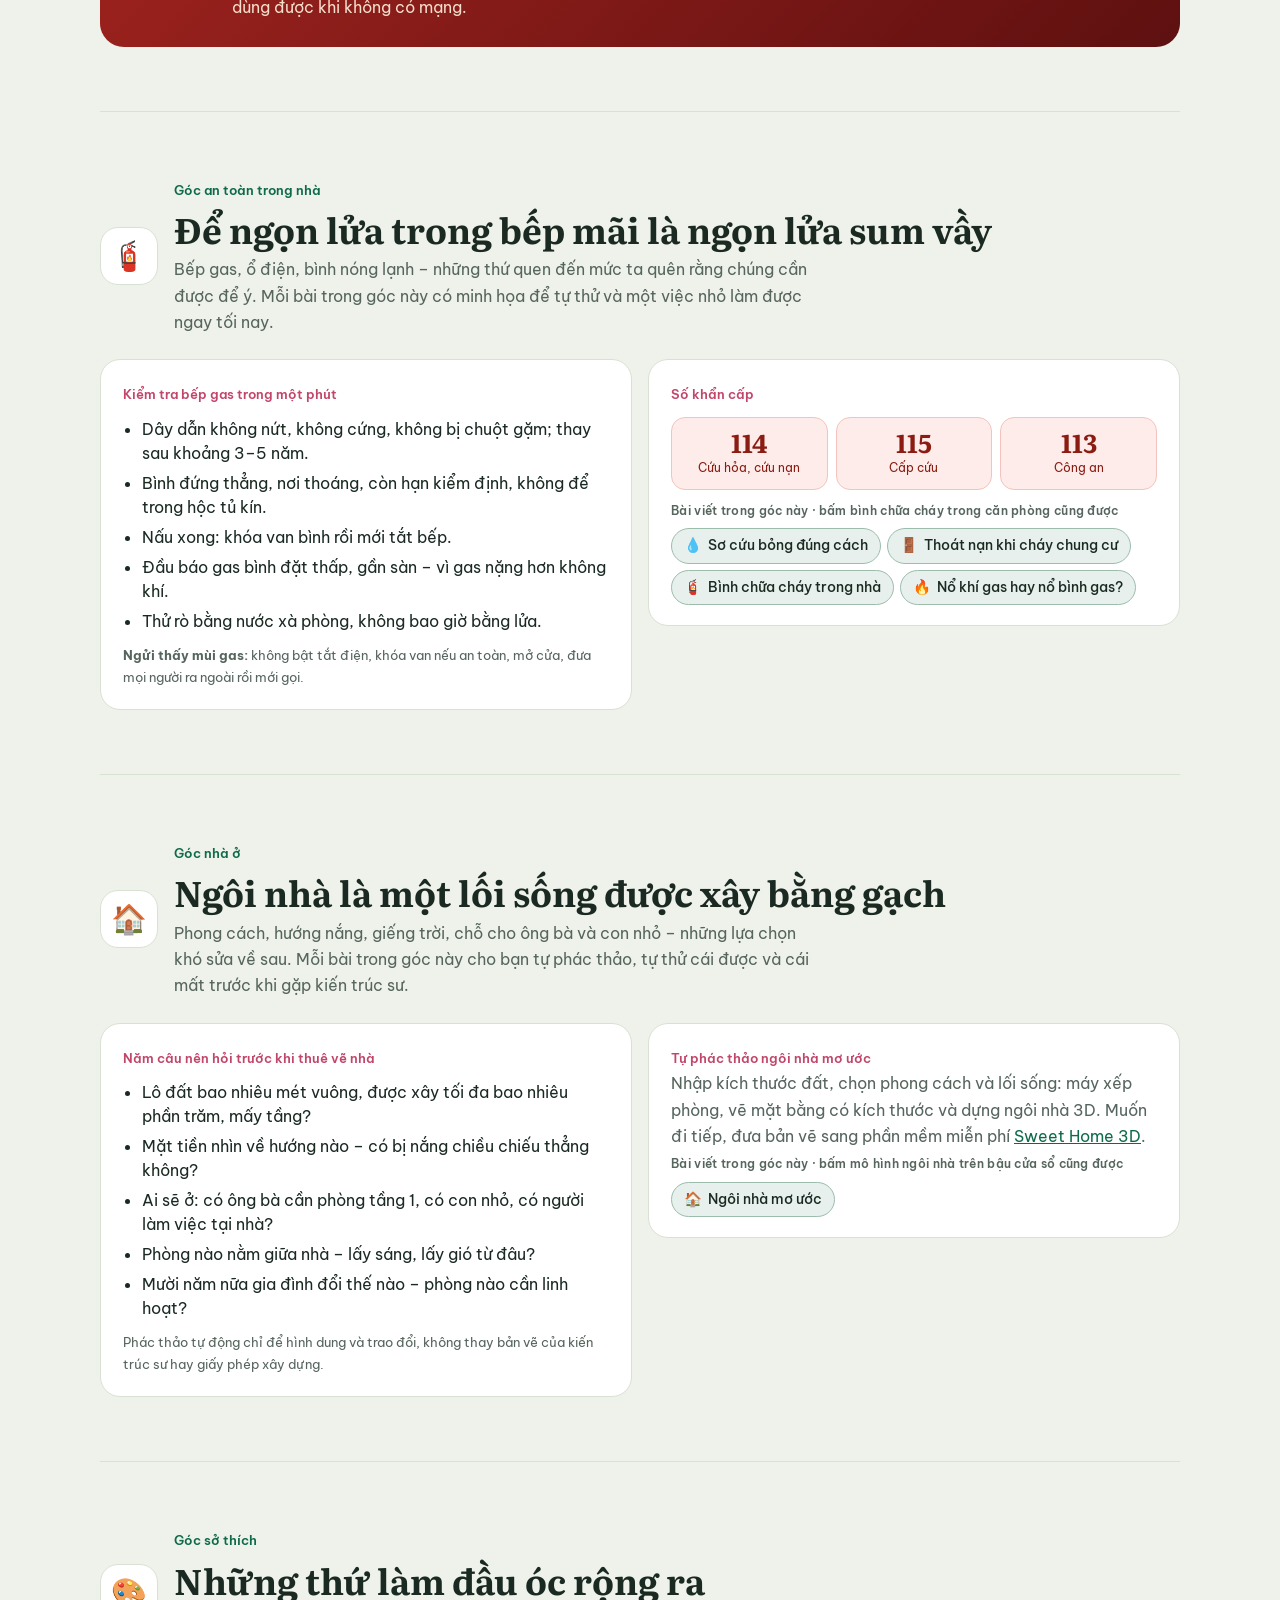
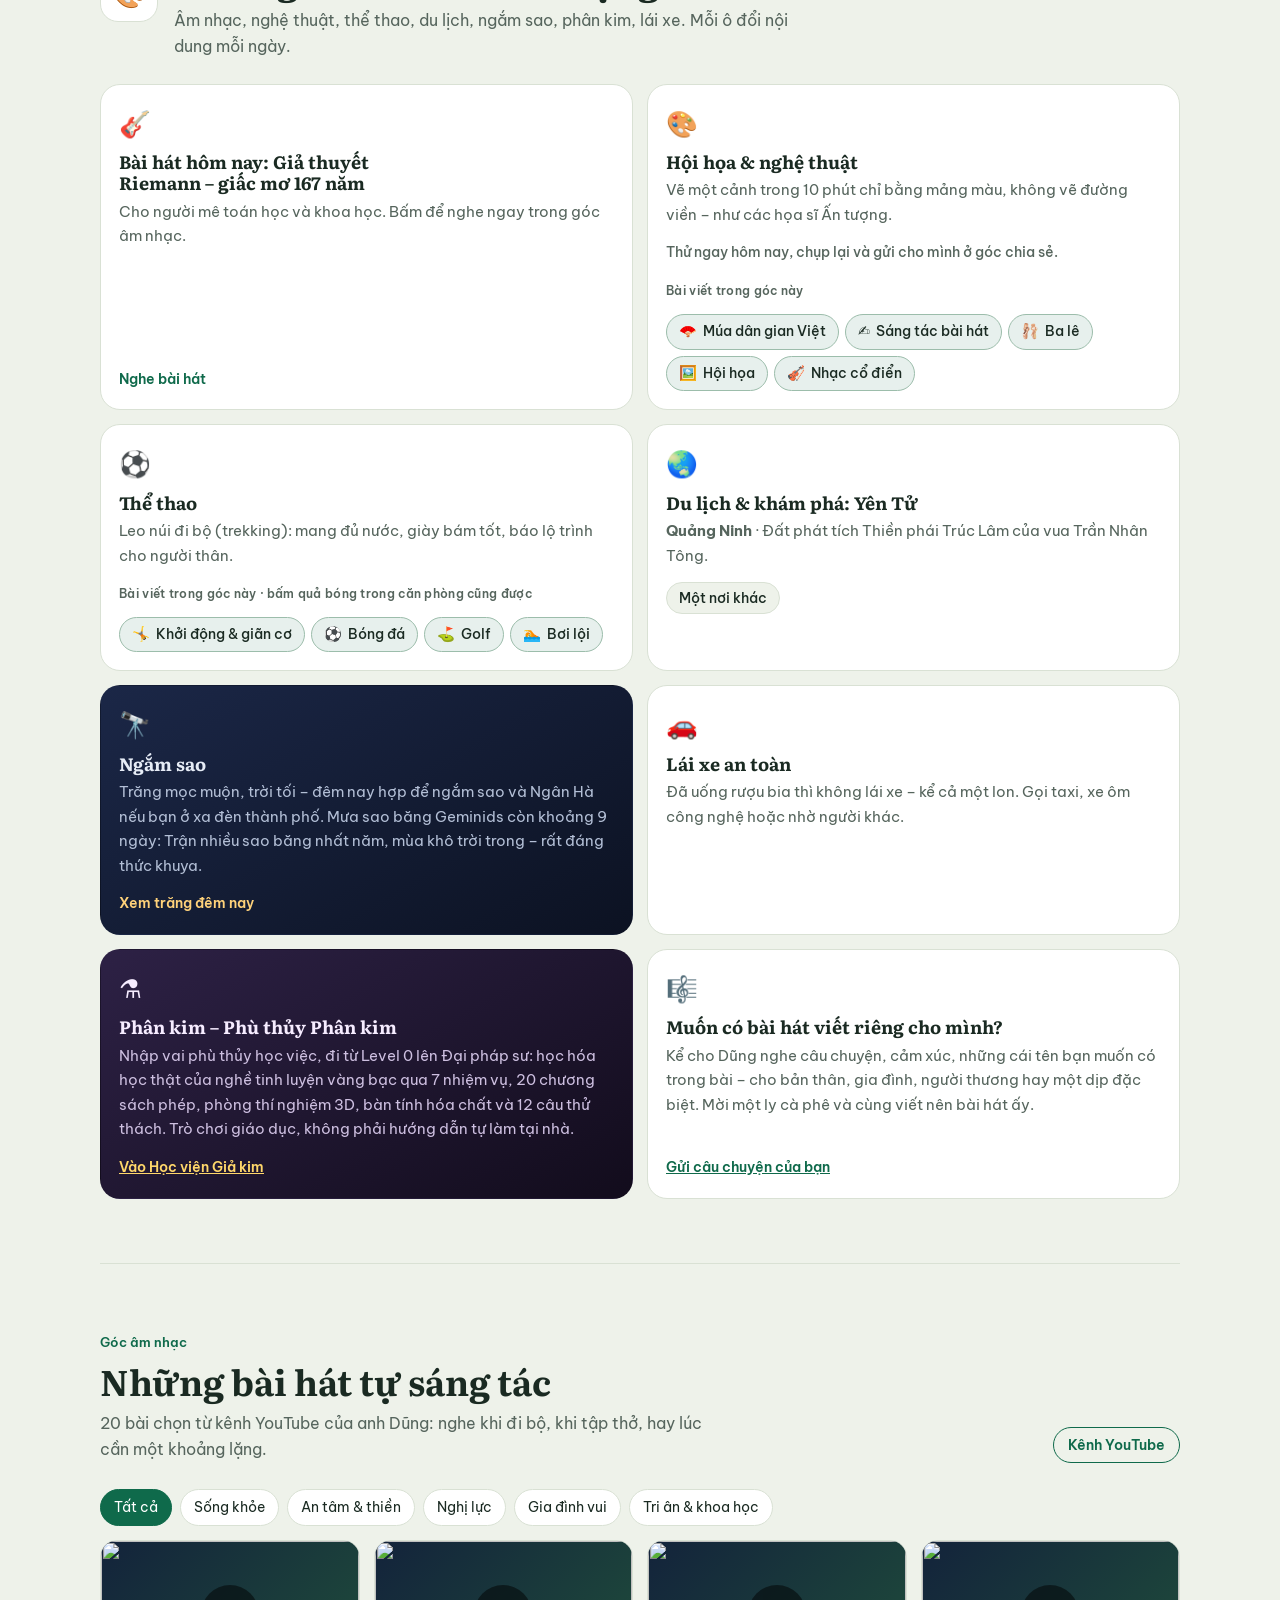
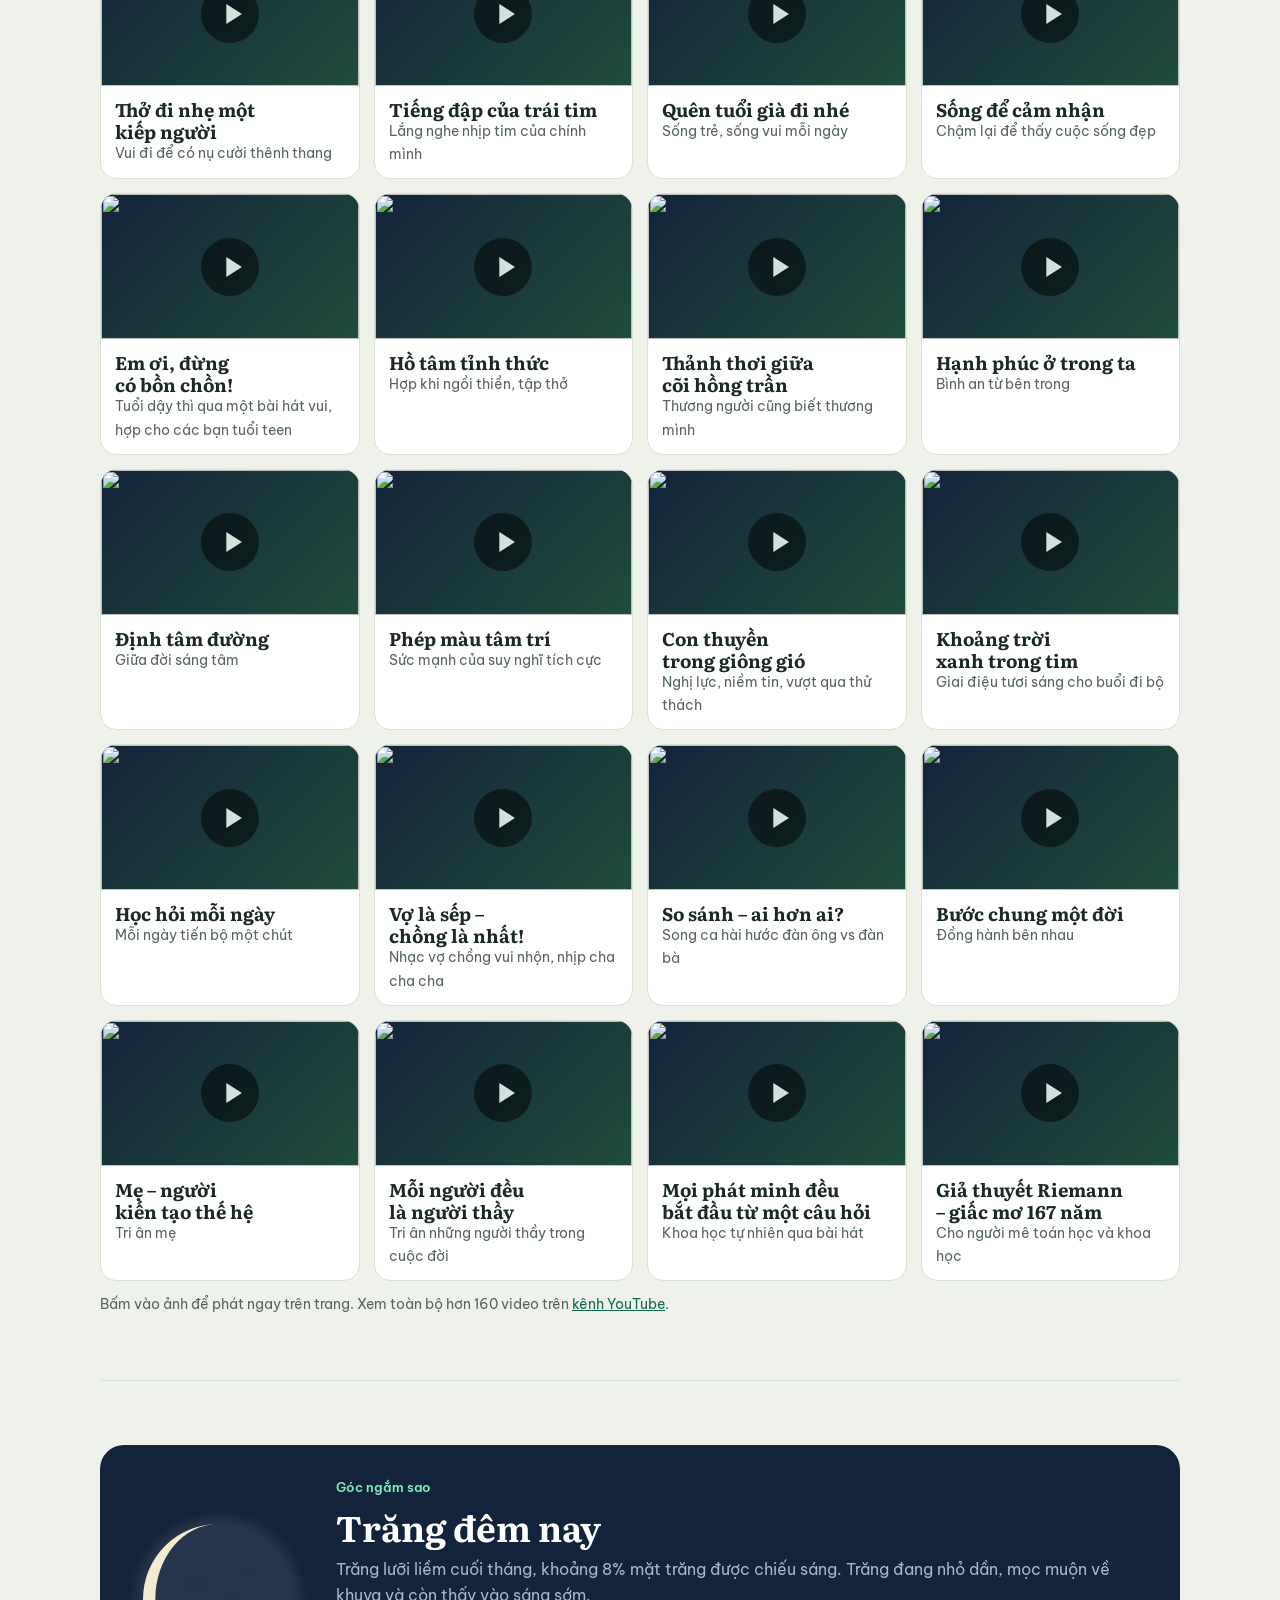
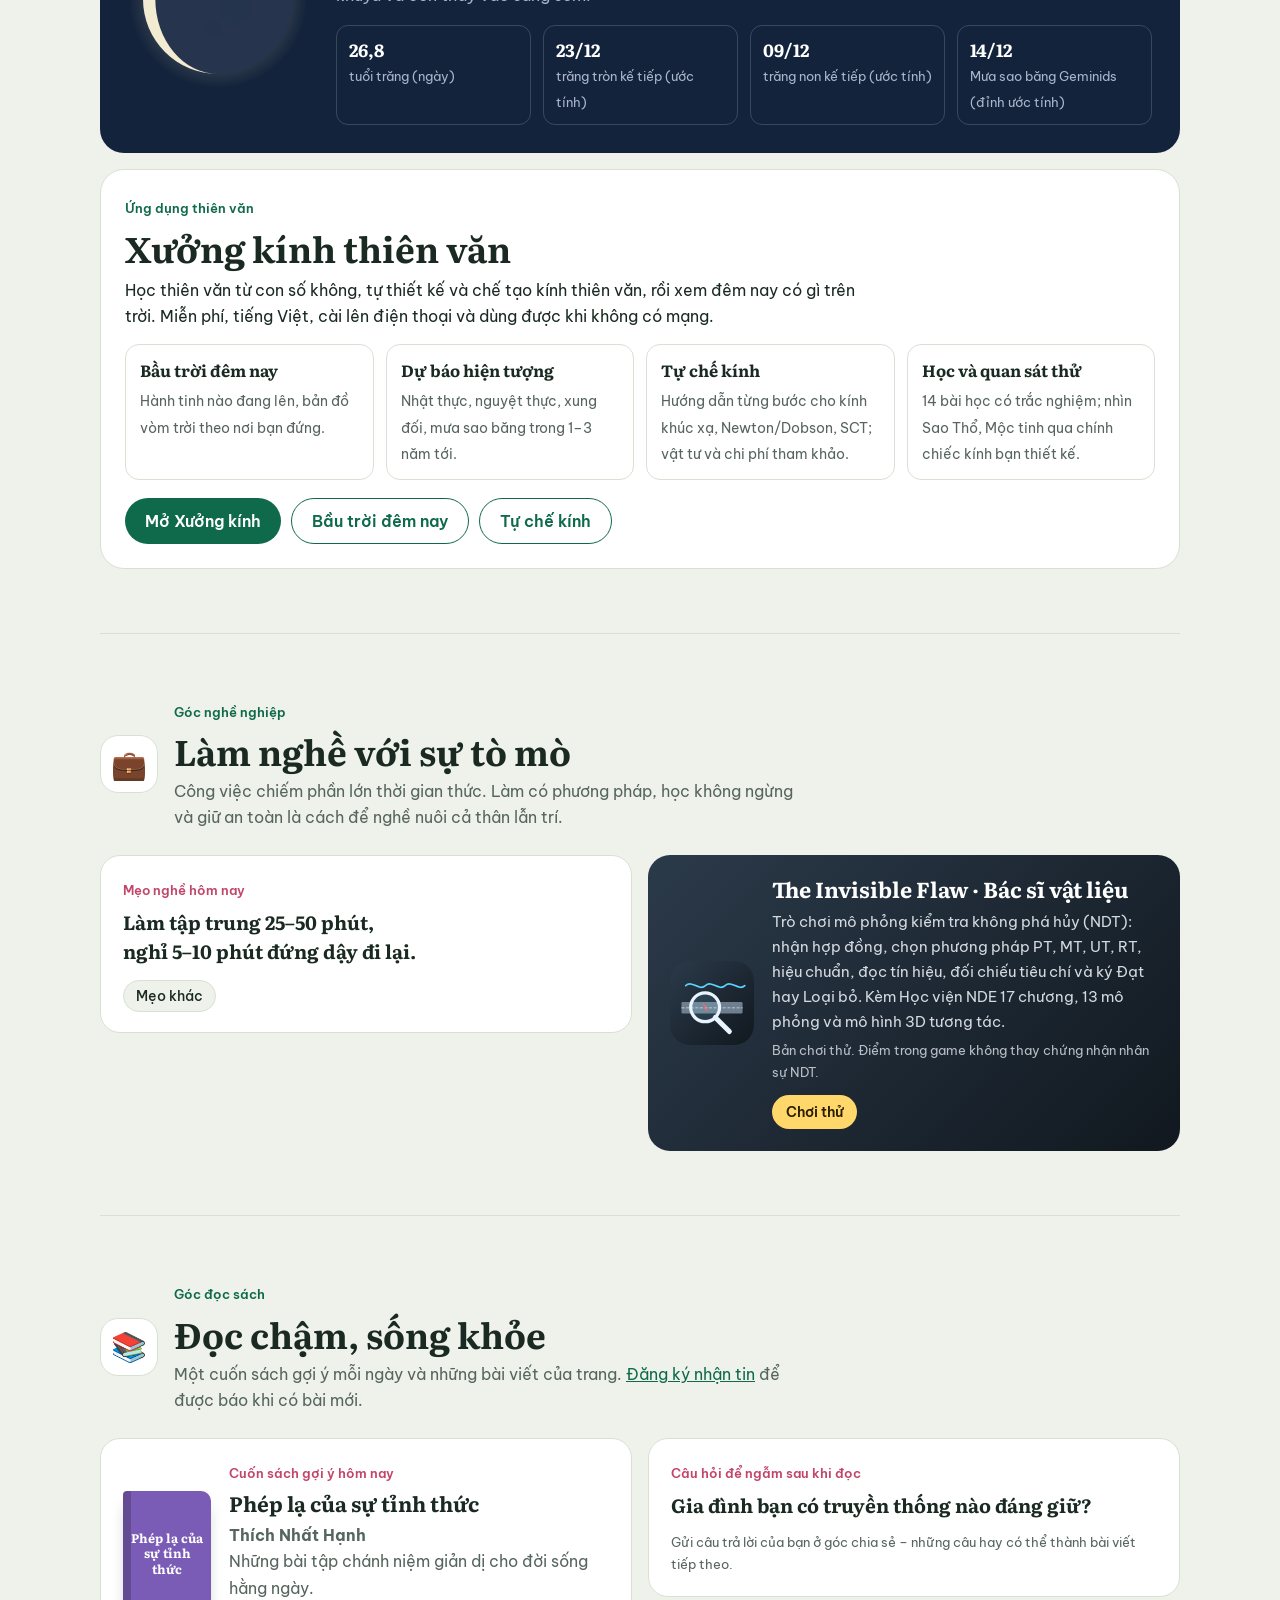
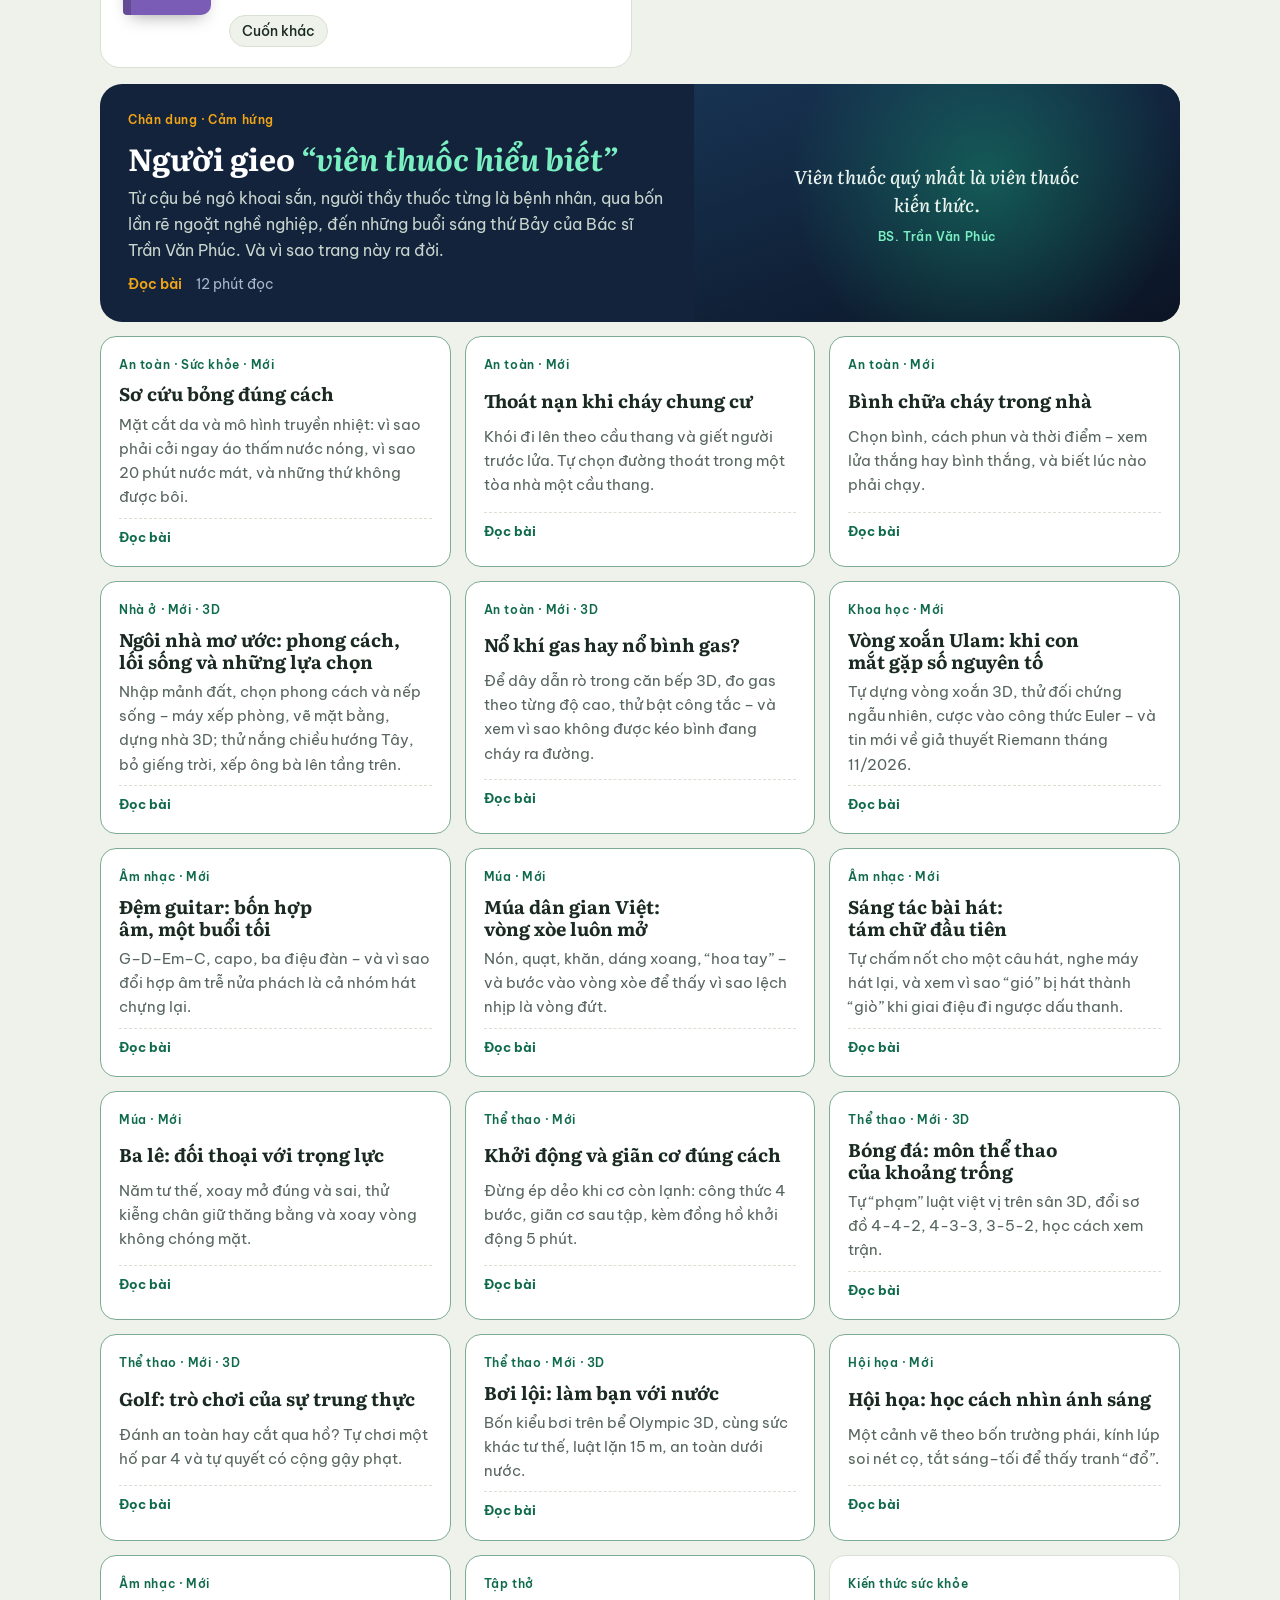
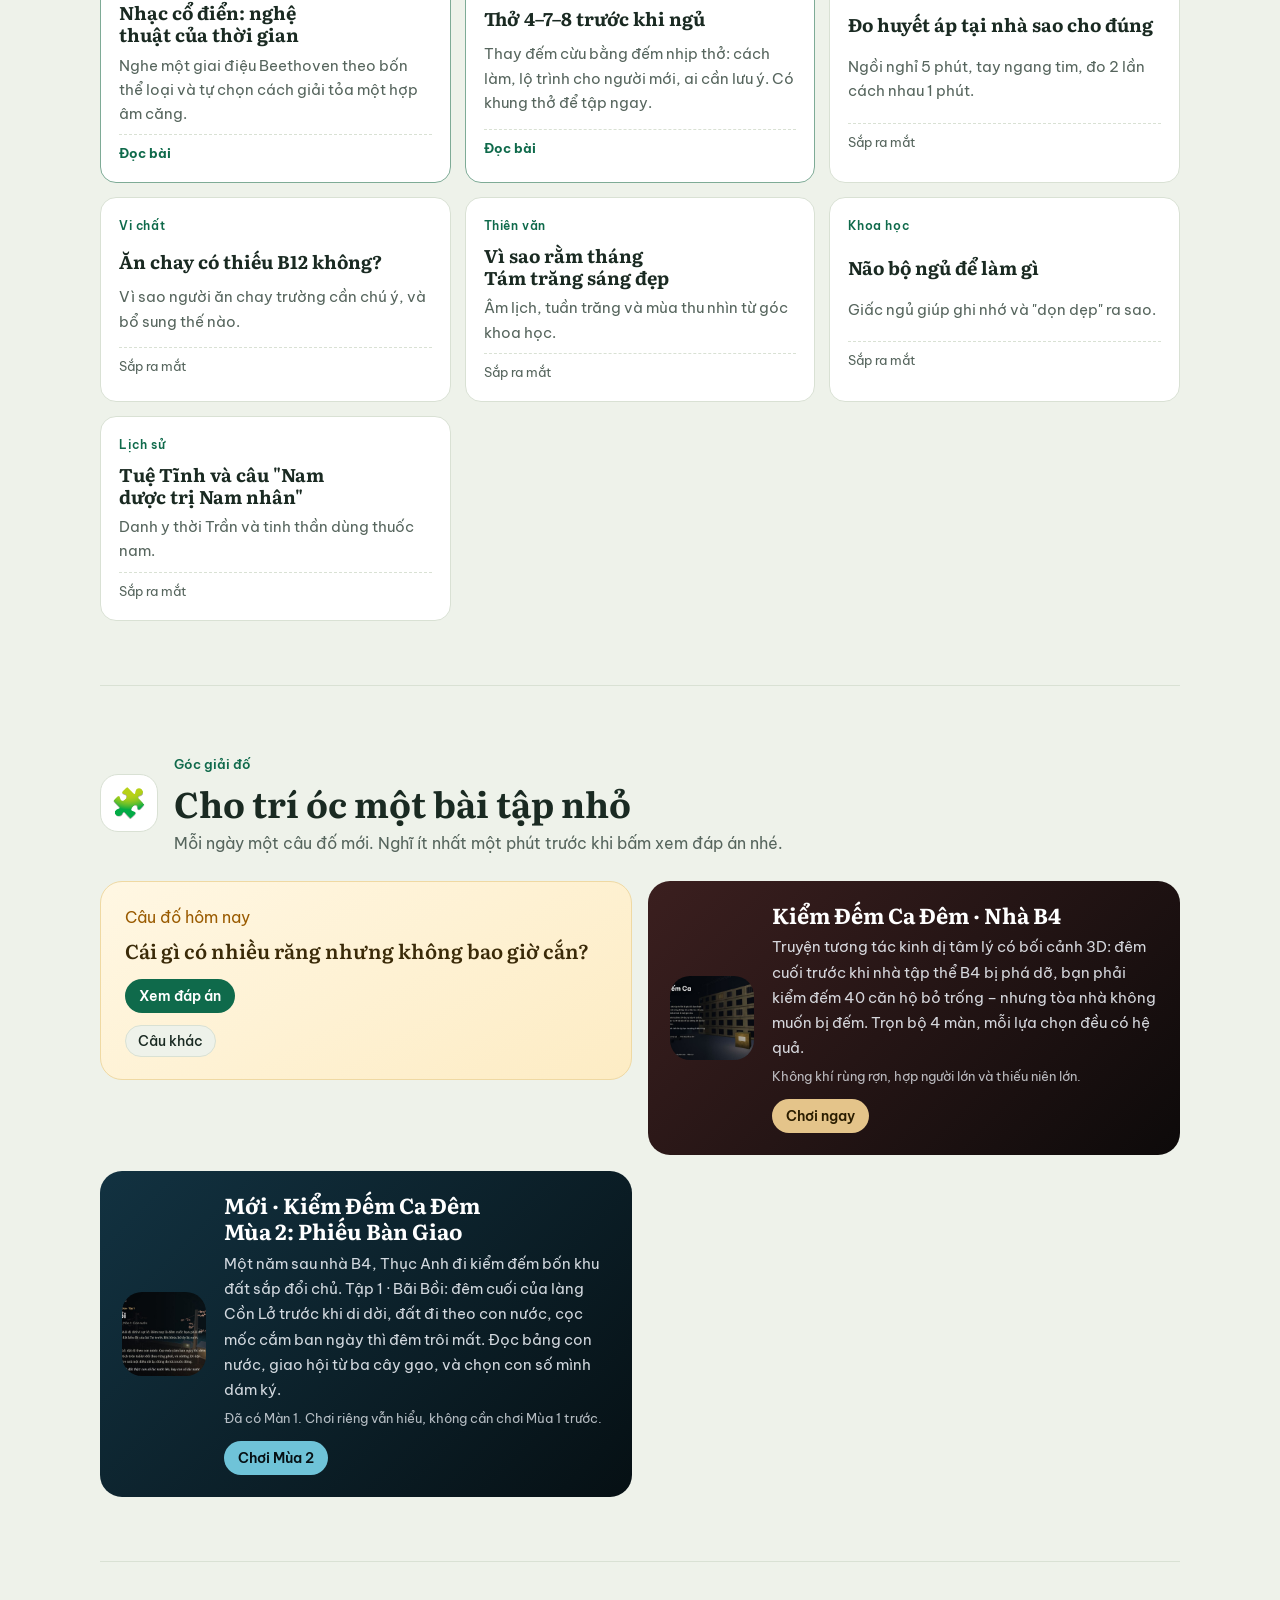
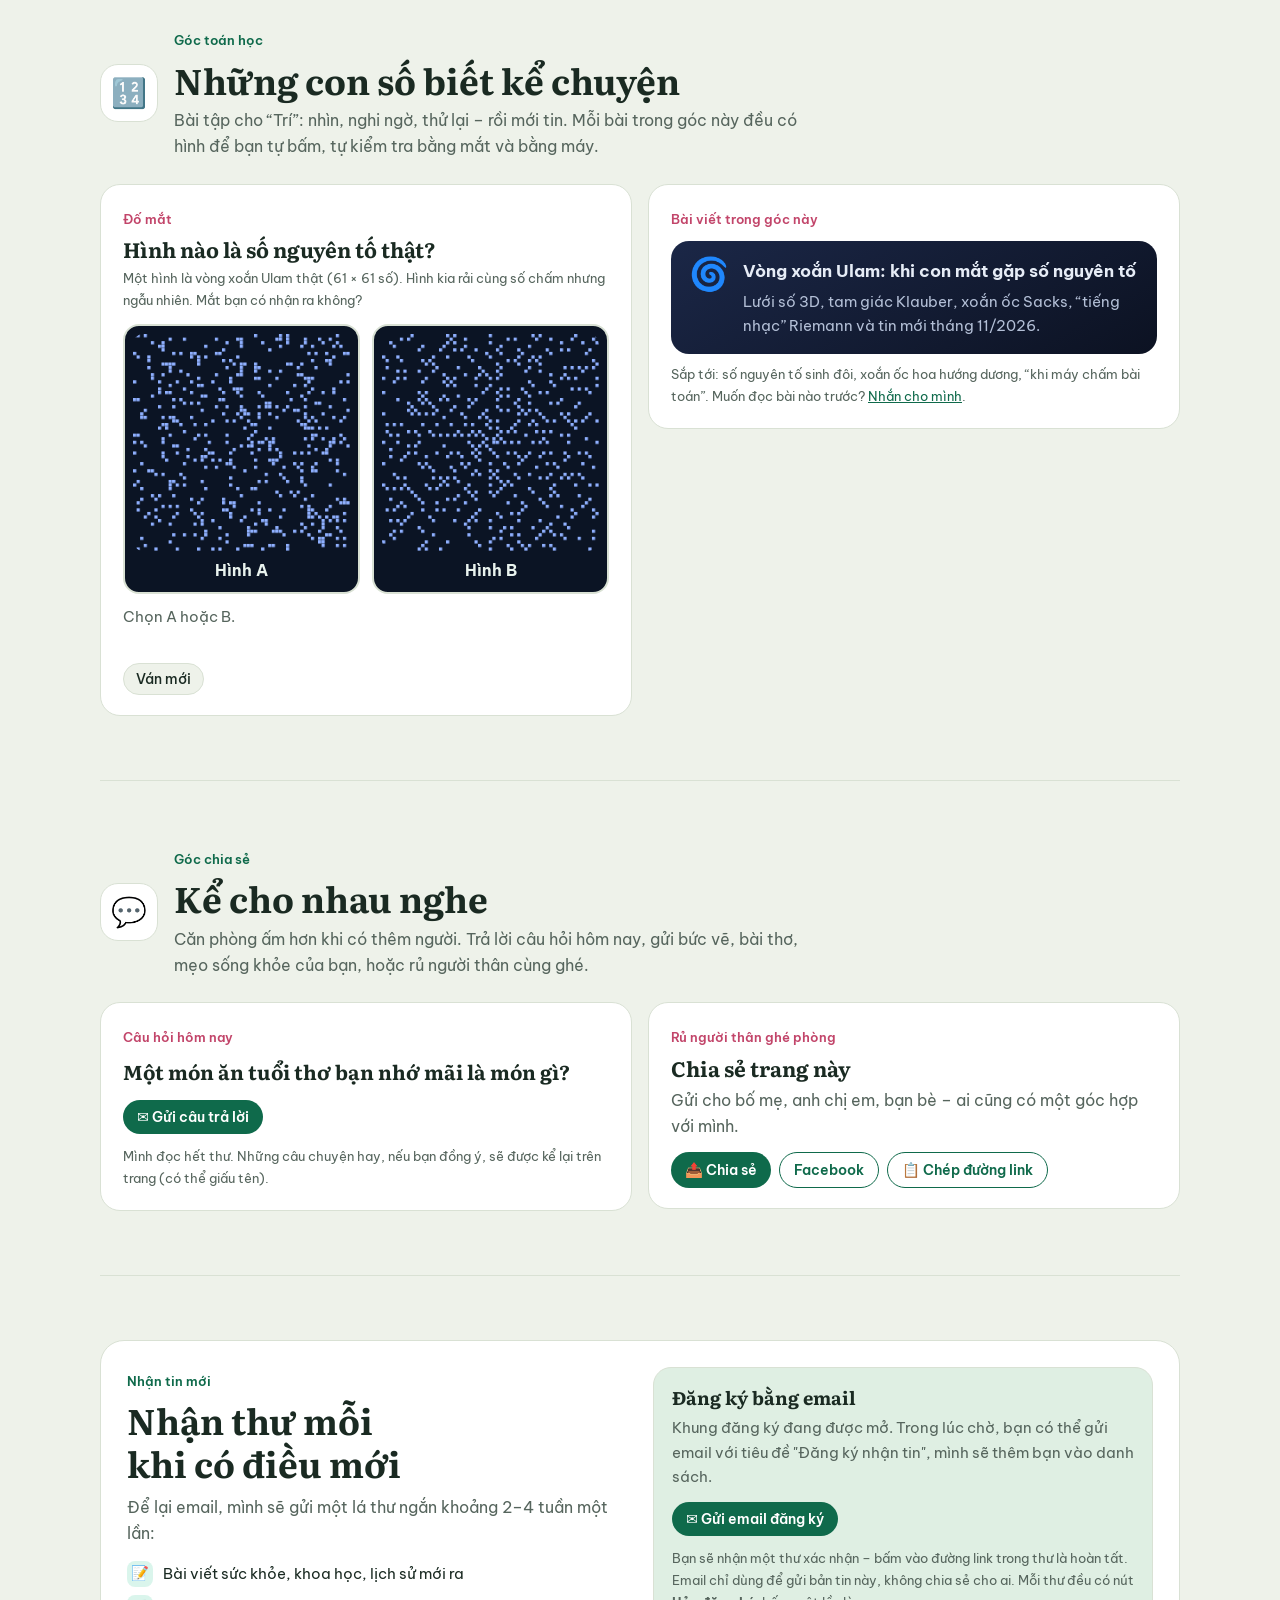
==== commit 25106f03: "Góc an toàn: thêm 3 bài và máy tính độ lớn vụ nổ gas (bản 2.7.0) - Bài khí gas: khối "Gas gia đình c" ====
--- a/index.html
+++ b/index.html
@@ -255,7 +255,7 @@
       <div class="today-card"><span class="when">Số khẩn cấp</span>
         <div class="sos"><a href="tel:114"><b>114</b><span>Cứu hỏa, cứu nạn</span></a><a href="tel:115"><b>115</b><span>Cấp cứu</span></a><a href="tel:113"><b>113</b><span>Công an</span></a></div>
         <span class="hb-k">Bài viết trong góc này · bấm bình chữa cháy trong căn phòng cũng được</span>
-        <ul class="hb-posts" data-posts="goc-an-toan"><li><a href="bai-viet/no-khi-gas-va-no-binh-gas.html">🔥 Nổ khí gas hay nổ bình gas?</a></li></ul></div>
+        <ul class="hb-posts" data-posts="goc-an-toan"><li><a href="bai-viet/no-khi-gas-va-no-binh-gas.html">🔥 Nổ khí gas hay nổ bình gas?</a></li><li><a href="bai-viet/binh-chua-chay-trong-nha.html">🧯 Bình chữa cháy trong nhà</a></li><li><a href="bai-viet/thoat-nan-chay-chung-cu.html">🚪 Thoát nạn khi cháy chung cư</a></li><li><a href="bai-viet/so-cuu-bong-dung-cach.html">💧 Sơ cứu bỏng đúng cách</a></li></ul></div>
     </div>
   </section>
 
@@ -384,6 +384,9 @@
       <div class="art" aria-hidden="true"><blockquote>Viên thuốc quý nhất là viên thuốc kiến thức.<span>BS. Trần Văn Phúc</span></blockquote></div>
     </a>
     <div class="posts">
+      <a class="post live" href="bai-viet/so-cuu-bong-dung-cach.html"><span class="cat-l">An toàn · Sức khỏe · Mới</span><h3>Sơ cứu bỏng đúng cách</h3><p>Mặt cắt da và mô hình truyền nhiệt: vì sao phải cởi ngay áo thấm nước nóng, vì sao 20 phút nước mát, và những thứ không được bôi.</p><span class="soon"><b style="color:var(--forest)">Đọc bài</b> <span data-post-stats="so-cuu-bong-dung-cach"></span></span></a>
+      <a class="post live" href="bai-viet/thoat-nan-chay-chung-cu.html"><span class="cat-l">An toàn · Mới</span><h3>Thoát nạn khi cháy chung cư</h3><p>Khói đi lên theo cầu thang và giết người trước lửa. Tự chọn đường thoát trong một tòa nhà một cầu thang.</p><span class="soon"><b style="color:var(--forest)">Đọc bài</b> <span data-post-stats="thoat-nan-chay-chung-cu"></span></span></a>
+      <a class="post live" href="bai-viet/binh-chua-chay-trong-nha.html"><span class="cat-l">An toàn · Mới</span><h3>Bình chữa cháy trong nhà</h3><p>Chọn bình, cách phun và thời điểm – xem lửa thắng hay bình thắng, và biết lúc nào phải chạy.</p><span class="soon"><b style="color:var(--forest)">Đọc bài</b> <span data-post-stats="binh-chua-chay-trong-nha"></span></span></a>
       <a class="post live" href="bai-viet/ngoi-nha-mo-uoc.html"><span class="cat-l">Nhà ở · Mới · 3D</span><h3>Ngôi nhà mơ ước: phong cách, lối sống và những lựa chọn</h3><p>Nhập mảnh đất, chọn phong cách và nếp sống – máy xếp phòng, vẽ mặt bằng, dựng nhà 3D; thử nắng chiều hướng Tây, bỏ giếng trời, xếp ông bà lên tầng trên.</p><span class="soon"><b style="color:var(--forest)">Đọc bài</b> <span data-post-stats="ngoi-nha-mo-uoc"></span></span></a>
       <a class="post live" href="bai-viet/no-khi-gas-va-no-binh-gas.html"><span class="cat-l">An toàn · Mới · 3D</span><h3>Nổ khí gas hay nổ bình gas?</h3><p>Để dây dẫn rò trong căn bếp 3D, đo gas theo từng độ cao, thử bật công tắc – và xem vì sao không được kéo bình đang cháy ra đường.</p><span class="soon"><b style="color:var(--forest)">Đọc bài</b> <span data-post-stats="no-khi-gas-va-no-binh-gas"></span></span></a>
       <a class="post live" href="bai-viet/vong-xoan-ulam-so-nguyen-to.html"><span class="cat-l">Khoa học · Mới</span><h3>Vòng xoắn Ulam: khi con mắt gặp số nguyên tố</h3><p>Tự dựng vòng xoắn 3D, thử đối chứng ngẫu nhiên, cược vào công thức Euler – và tin mới về giả thuyết Riemann tháng 11/2026.</p><span class="soon"><b style="color:var(--forest)">Đọc bài</b> <span data-post-stats="vong-xoan-ulam-so-nguyen-to"></span></span></a>
@@ -600,7 +603,7 @@
 <script src="js/config.js"></script>
 <script src="js/daily.js?v=2.1.0"></script>
 <script src="js/home.js?v=2.0.0"></script>
-<script src="js/posts.js?v=2.6.0"></script>
+<script src="js/posts.js?v=2.7.0"></script>
 <script src="js/room-menu.js?v=2.1.0"></script>
 <script src="js/toan-hoc.js?v=2.4.0" defer></script>
 <script src="js/post-actions.js"></script>
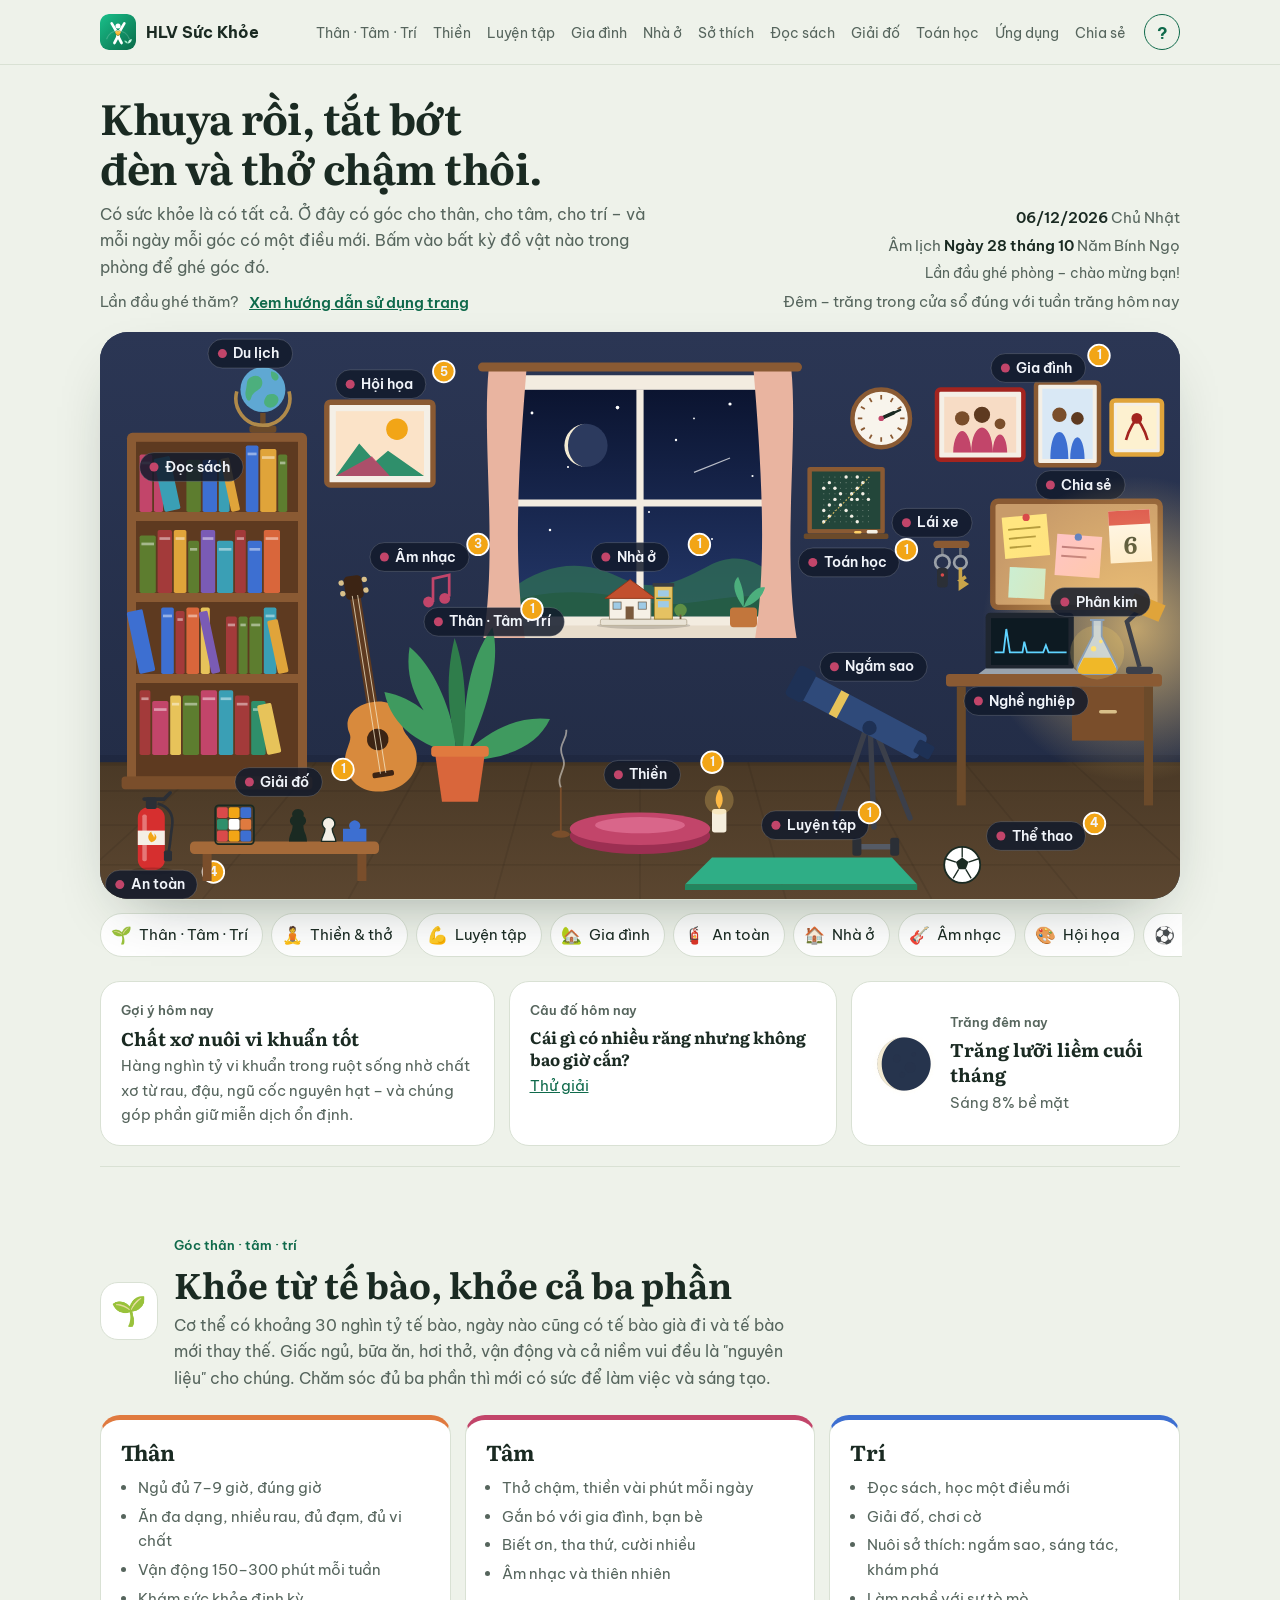
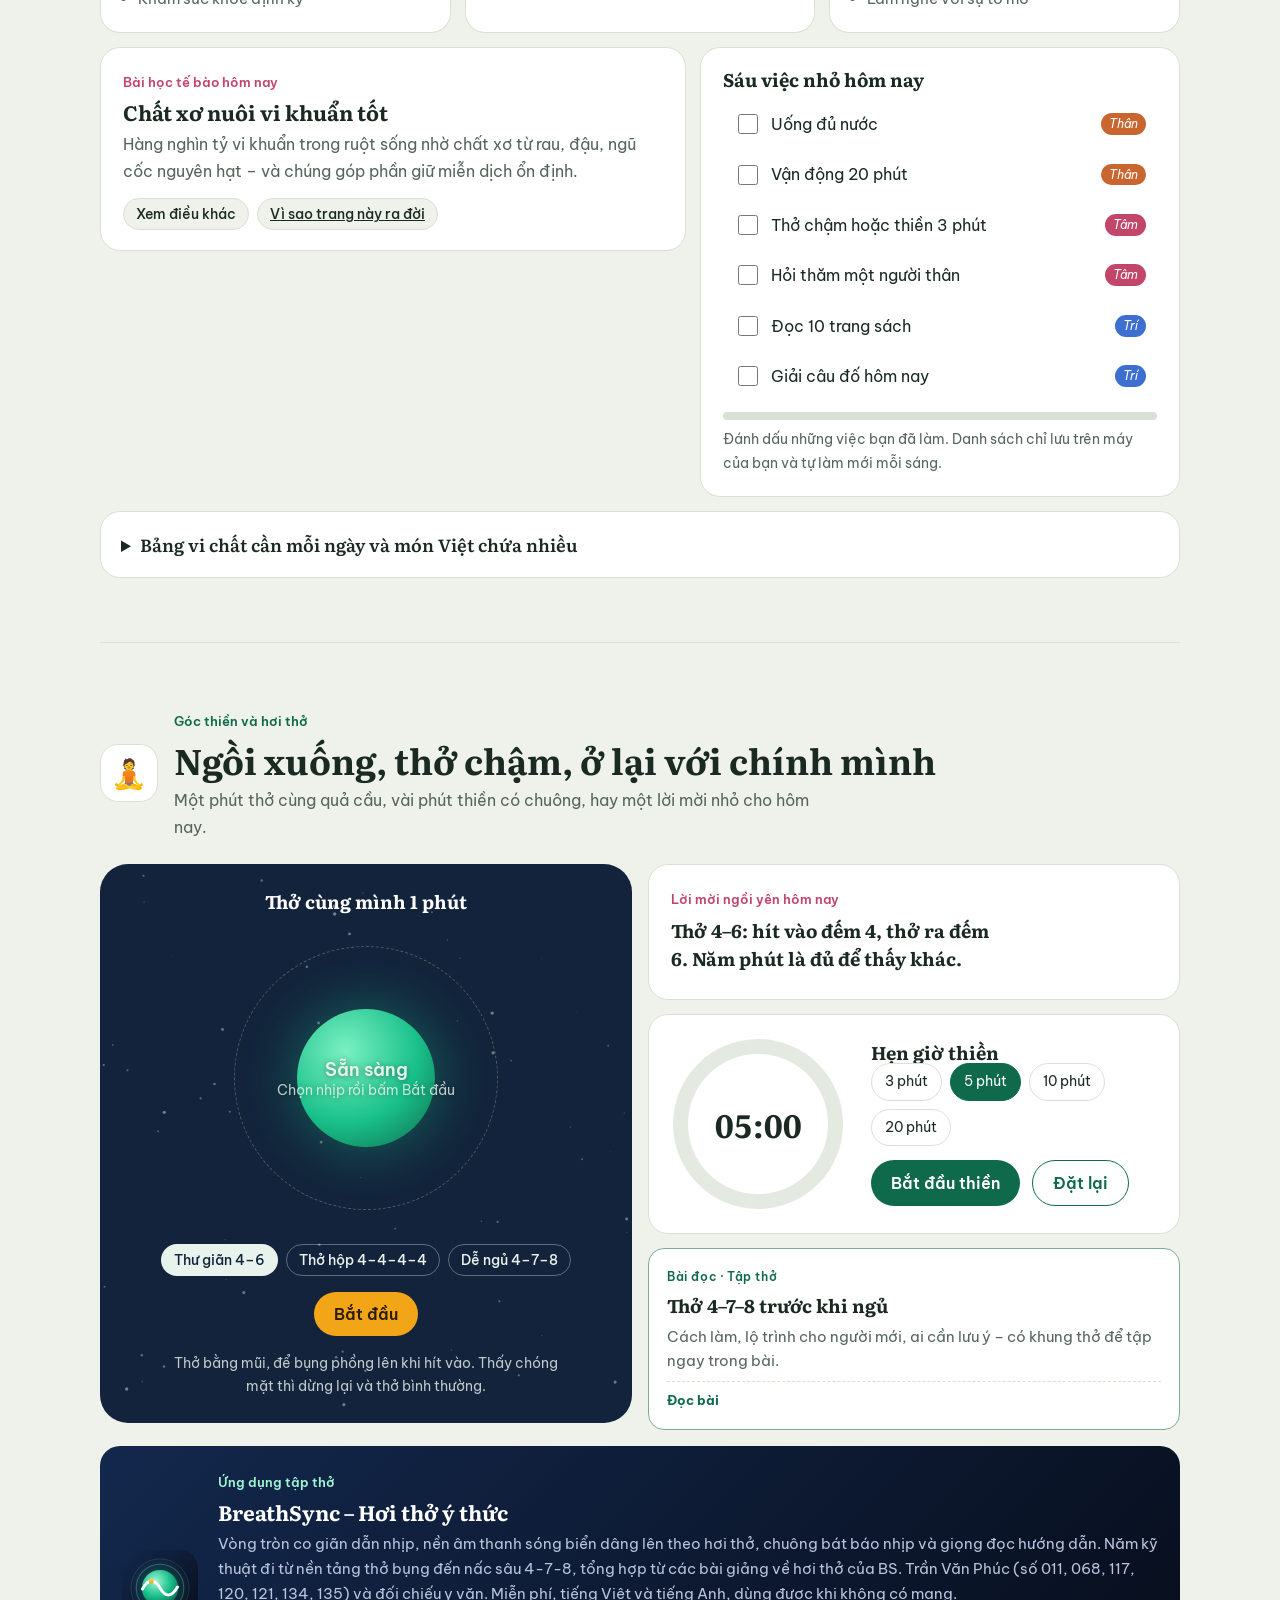
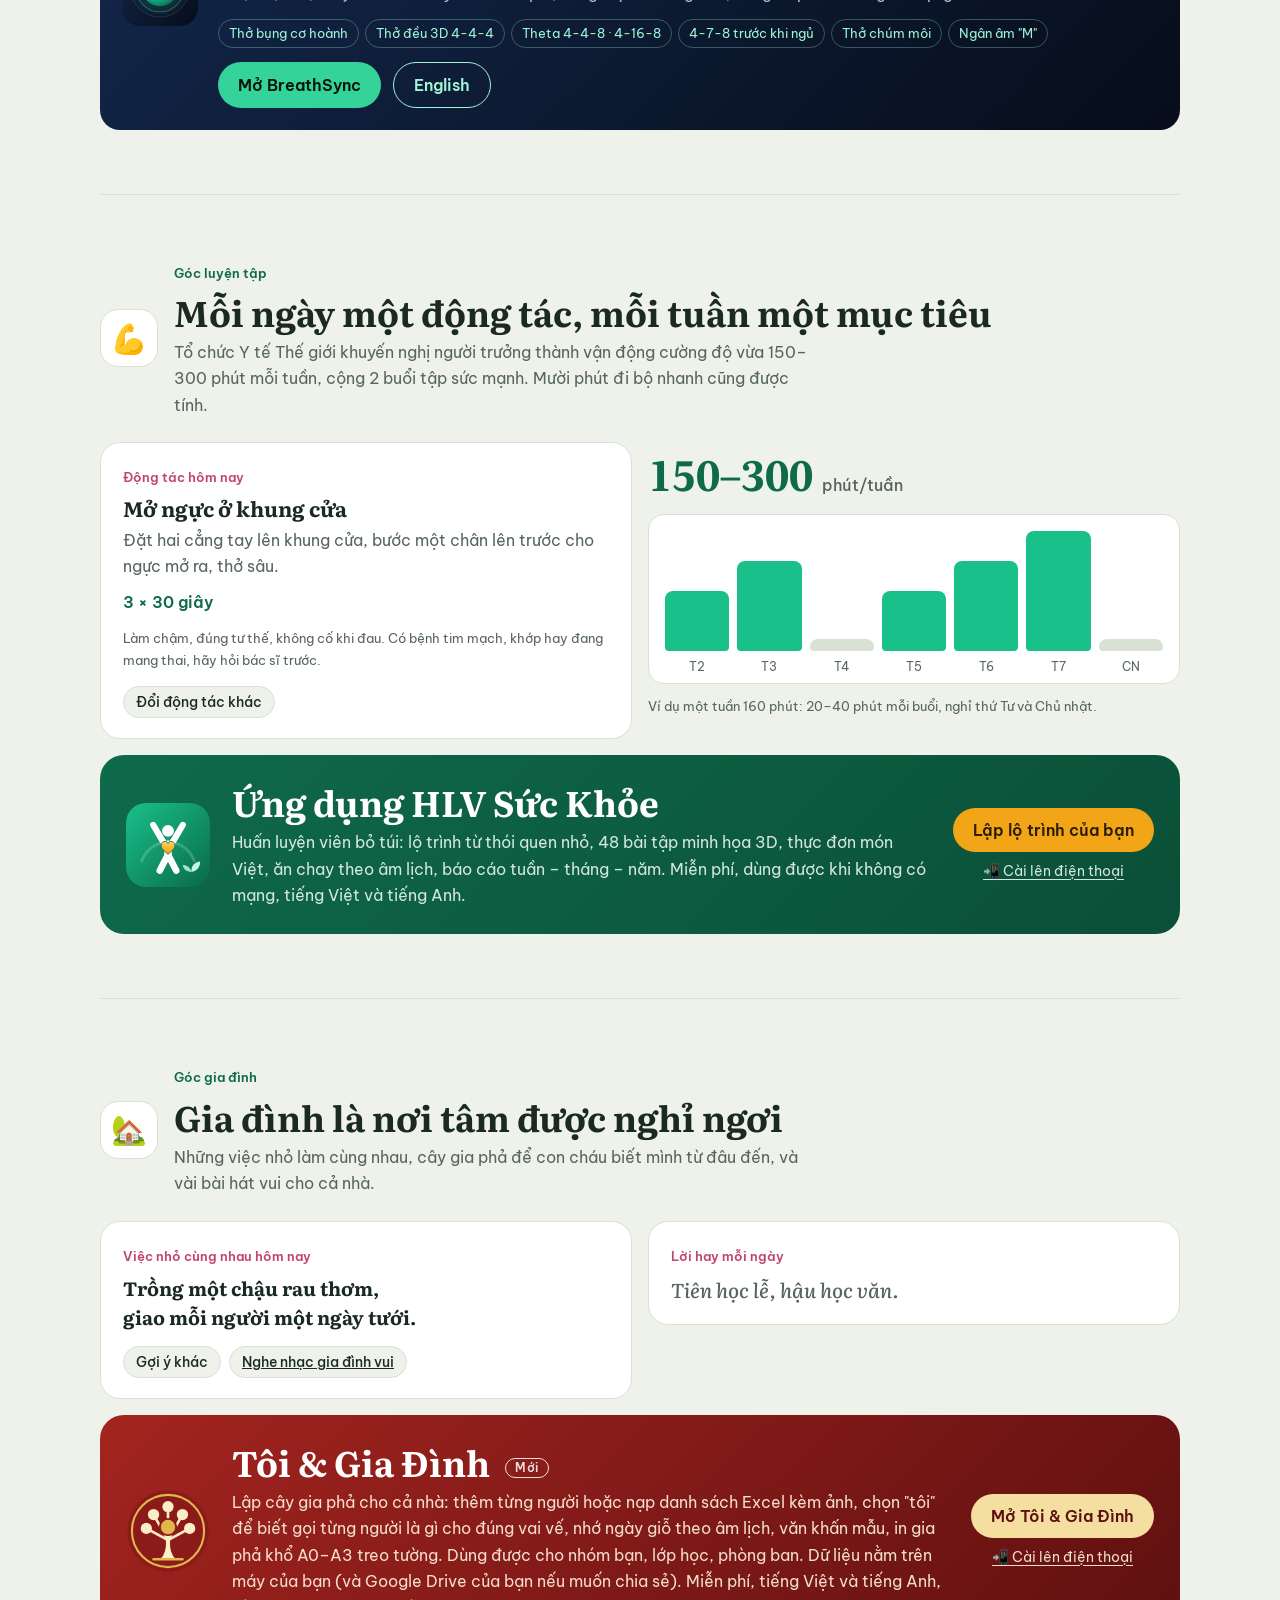
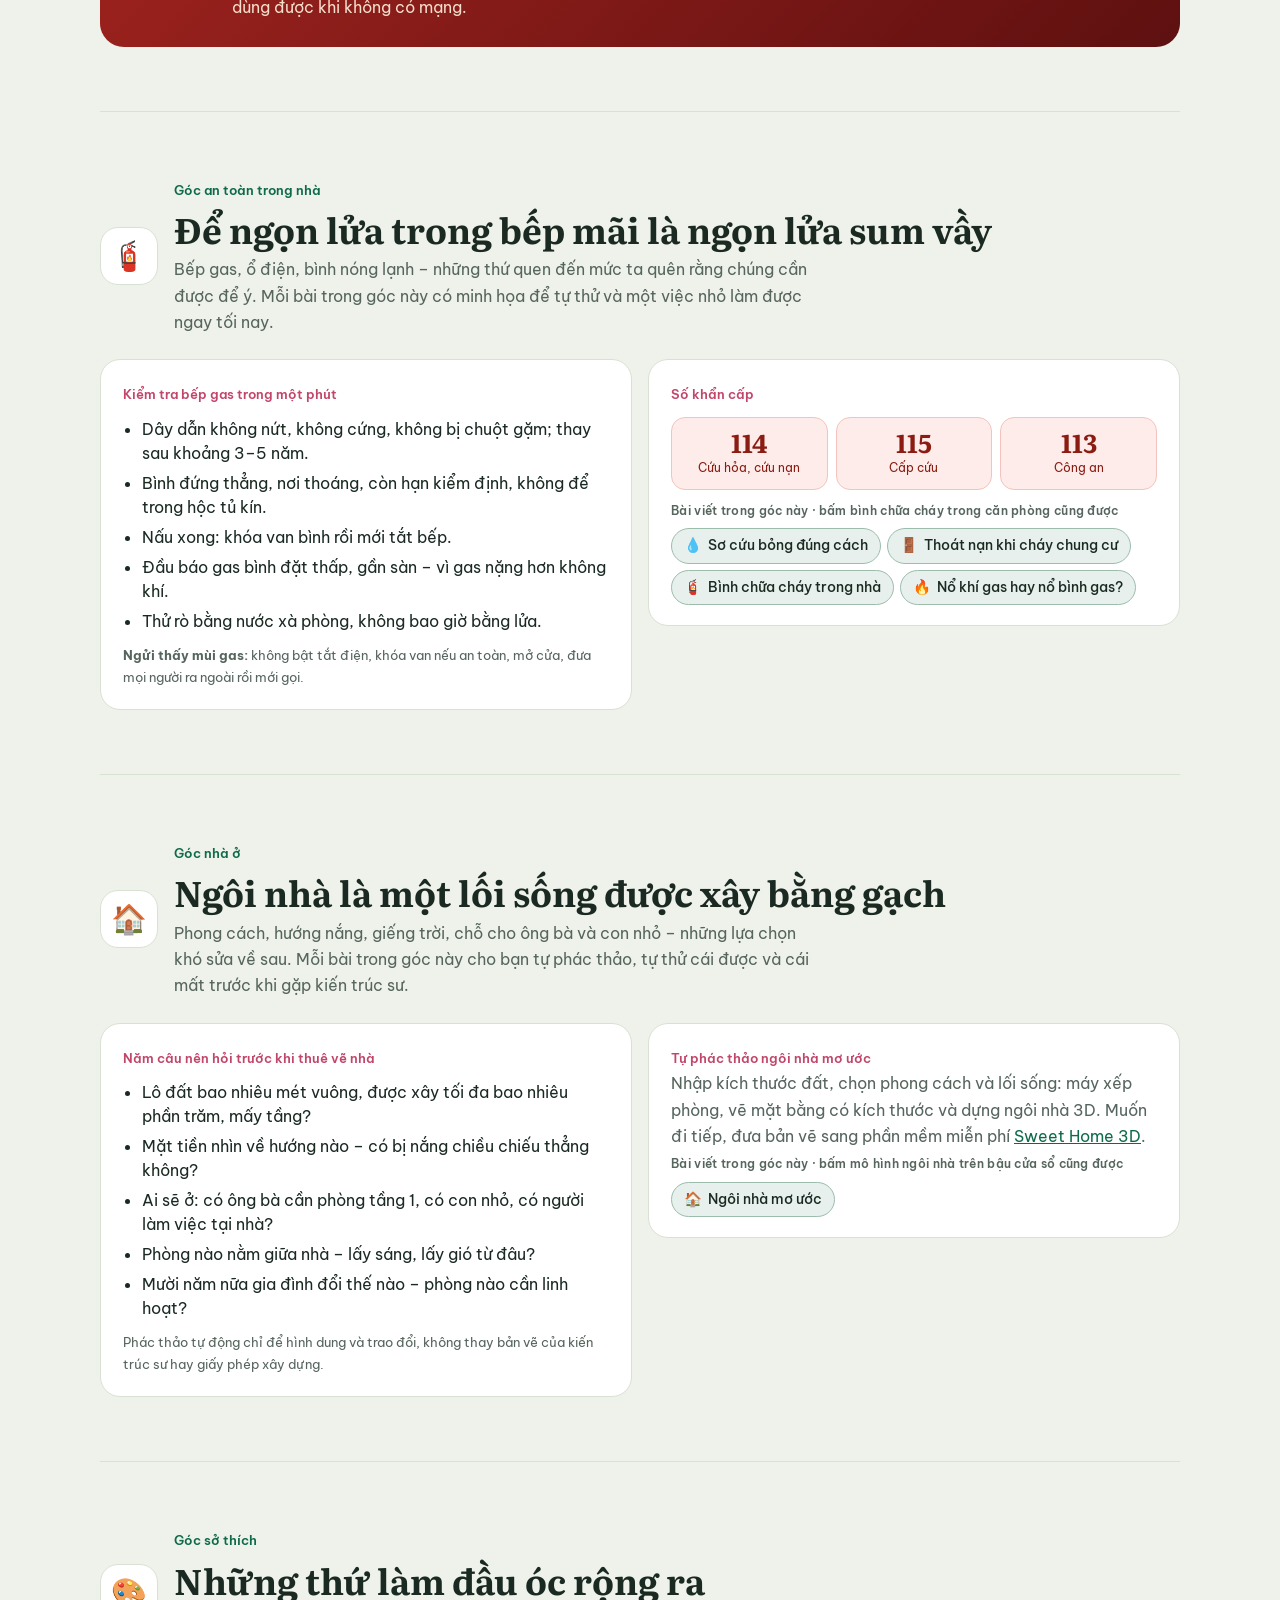
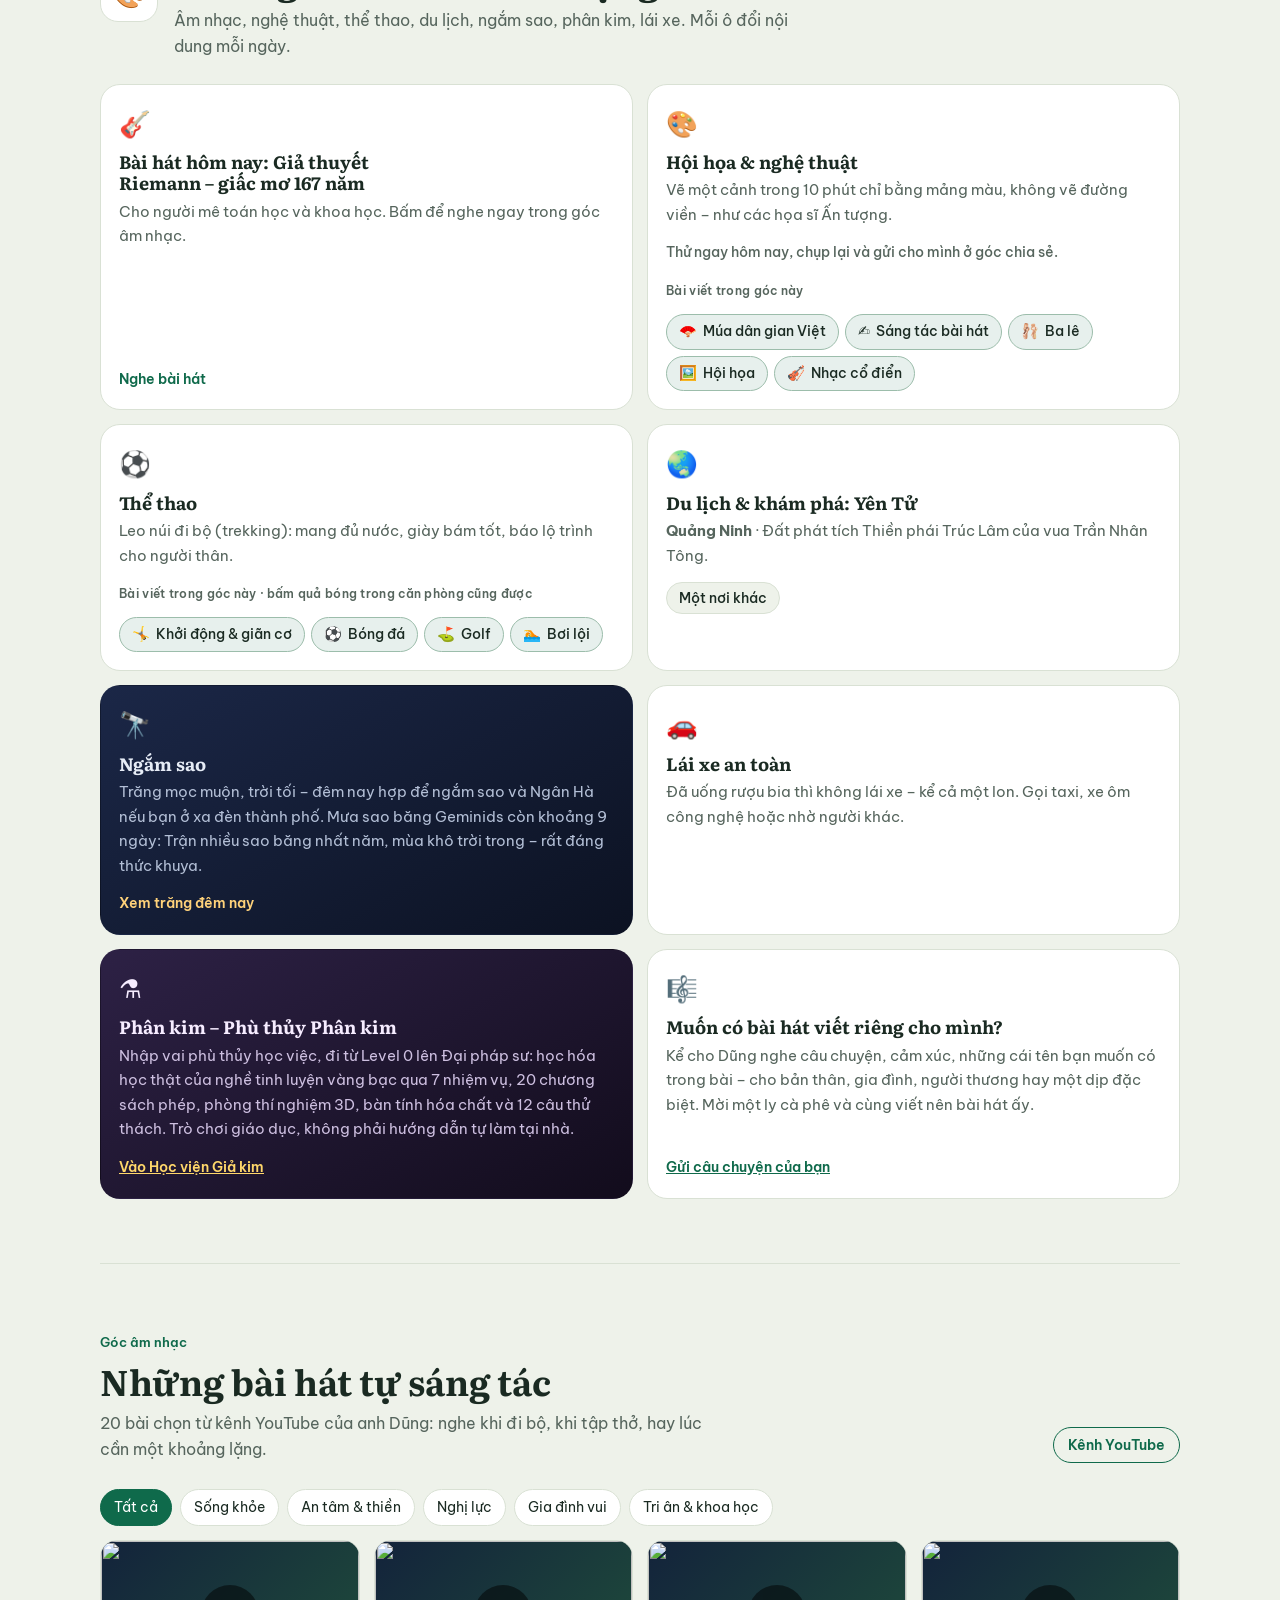
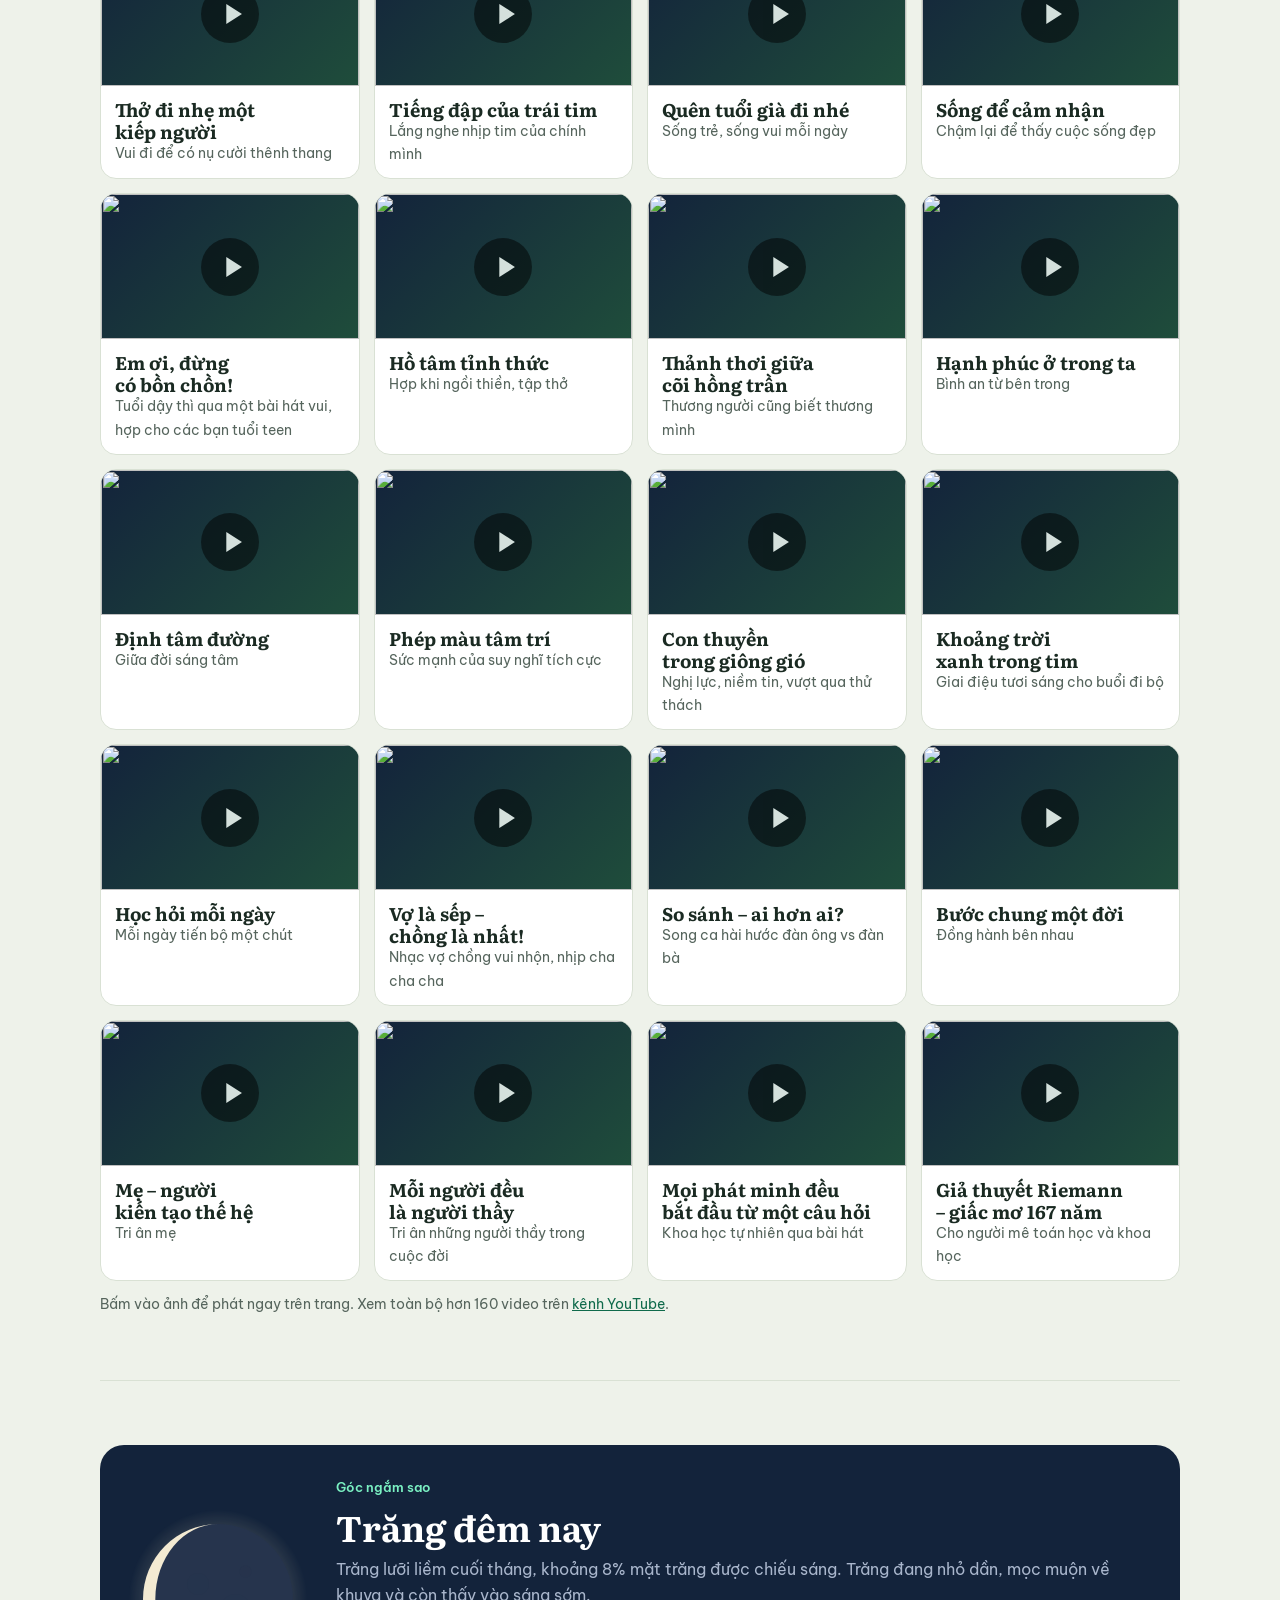
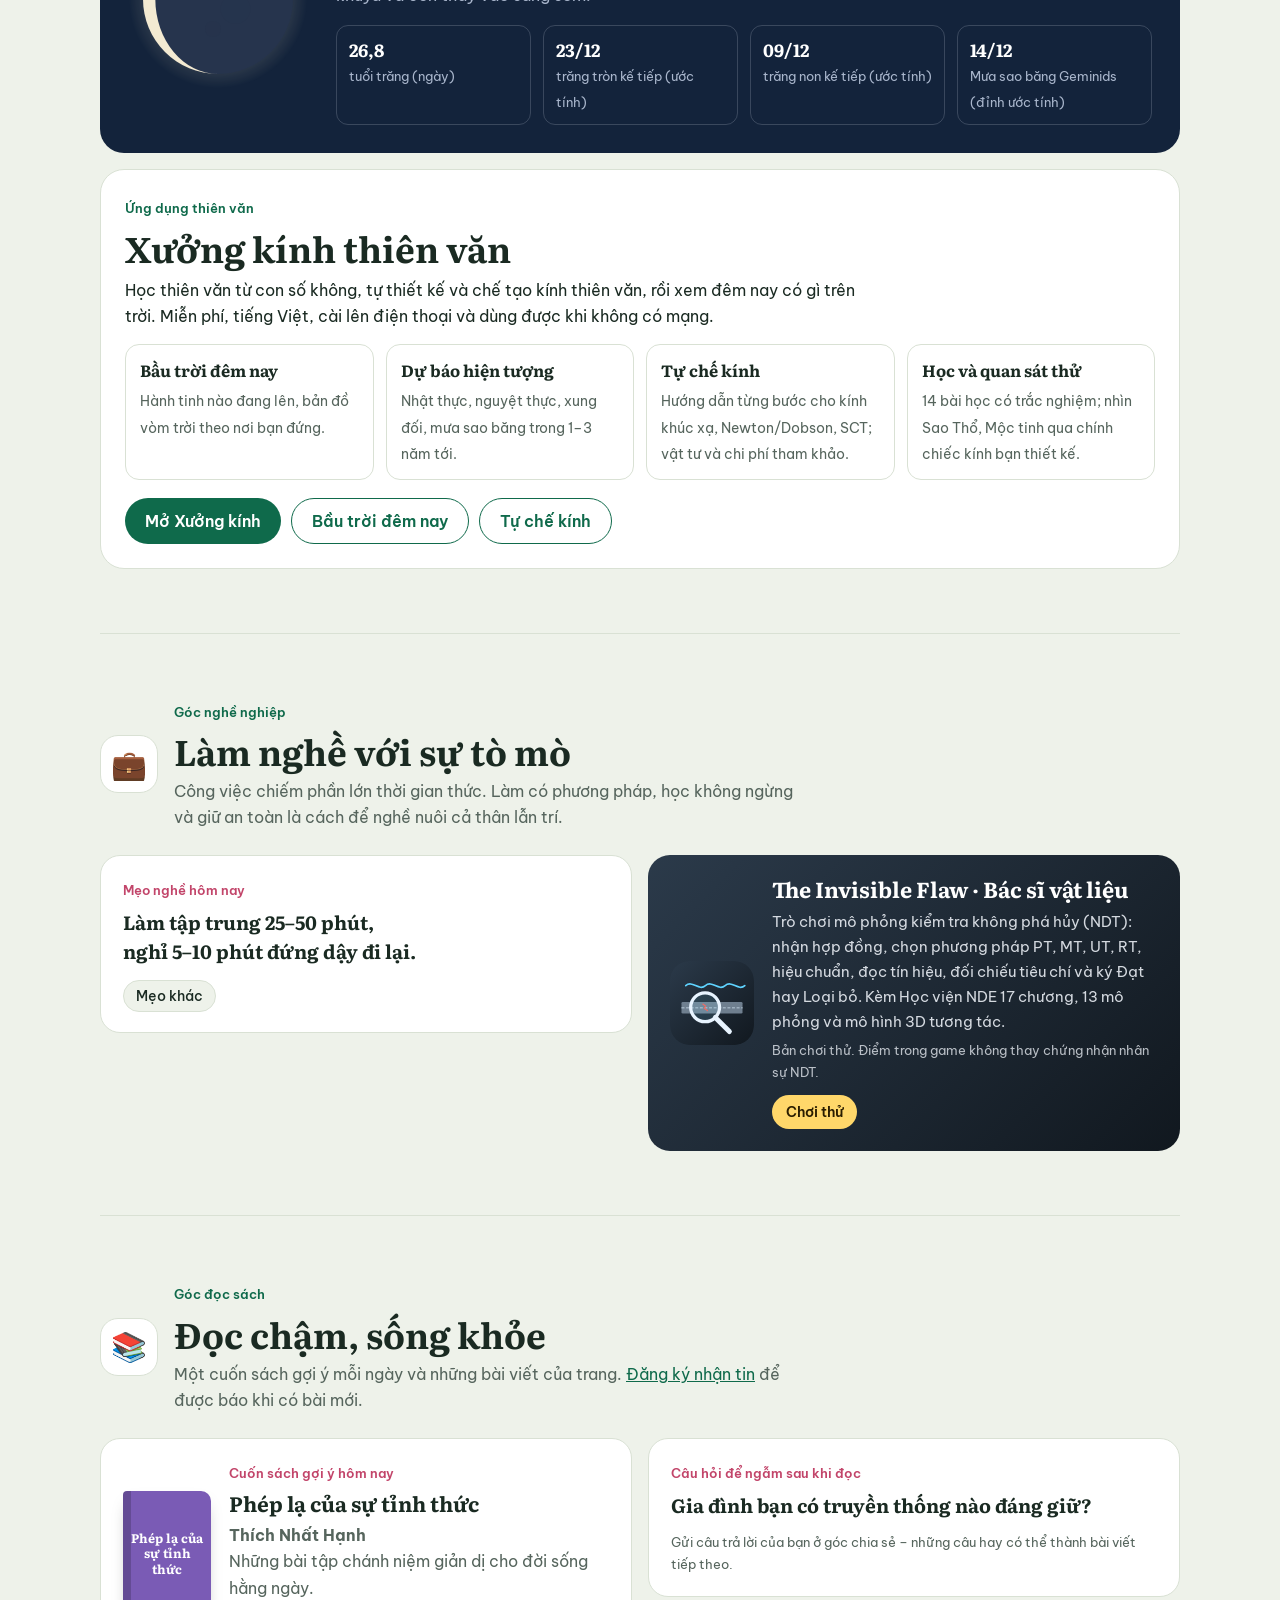
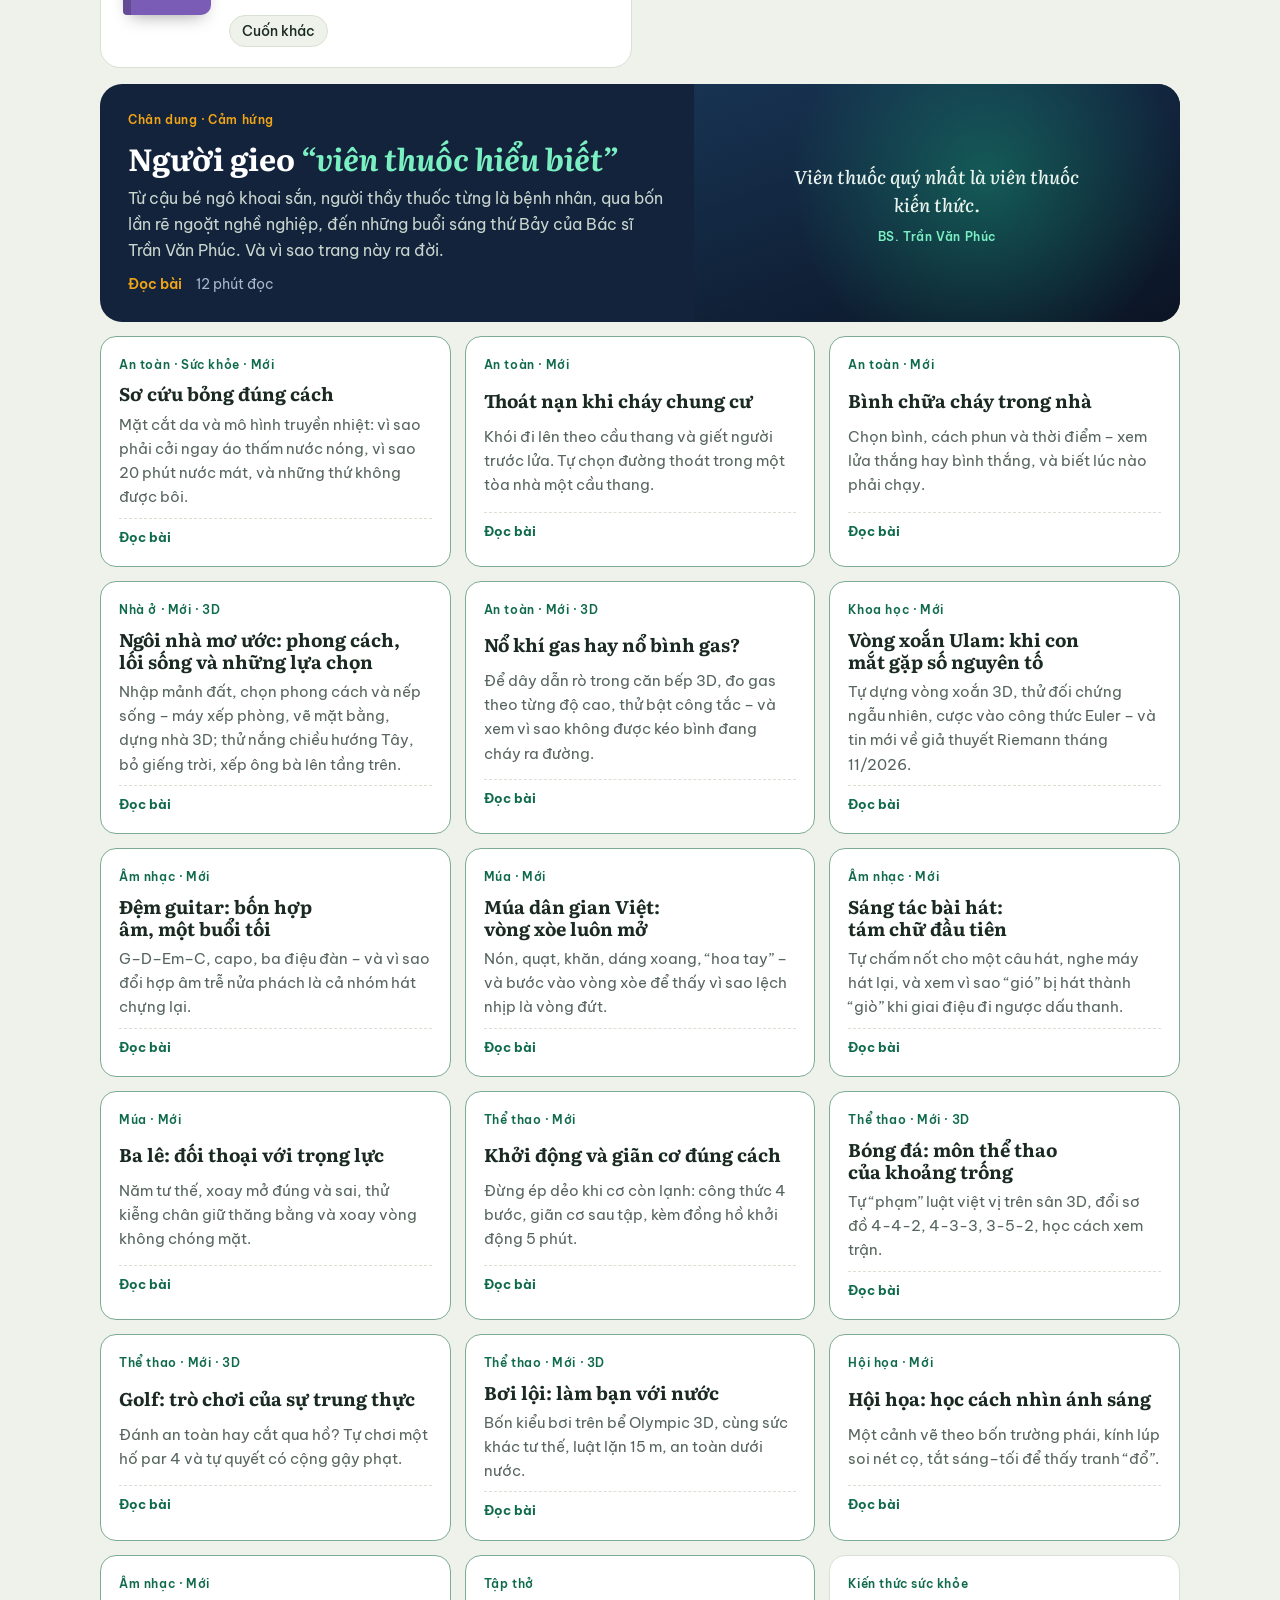
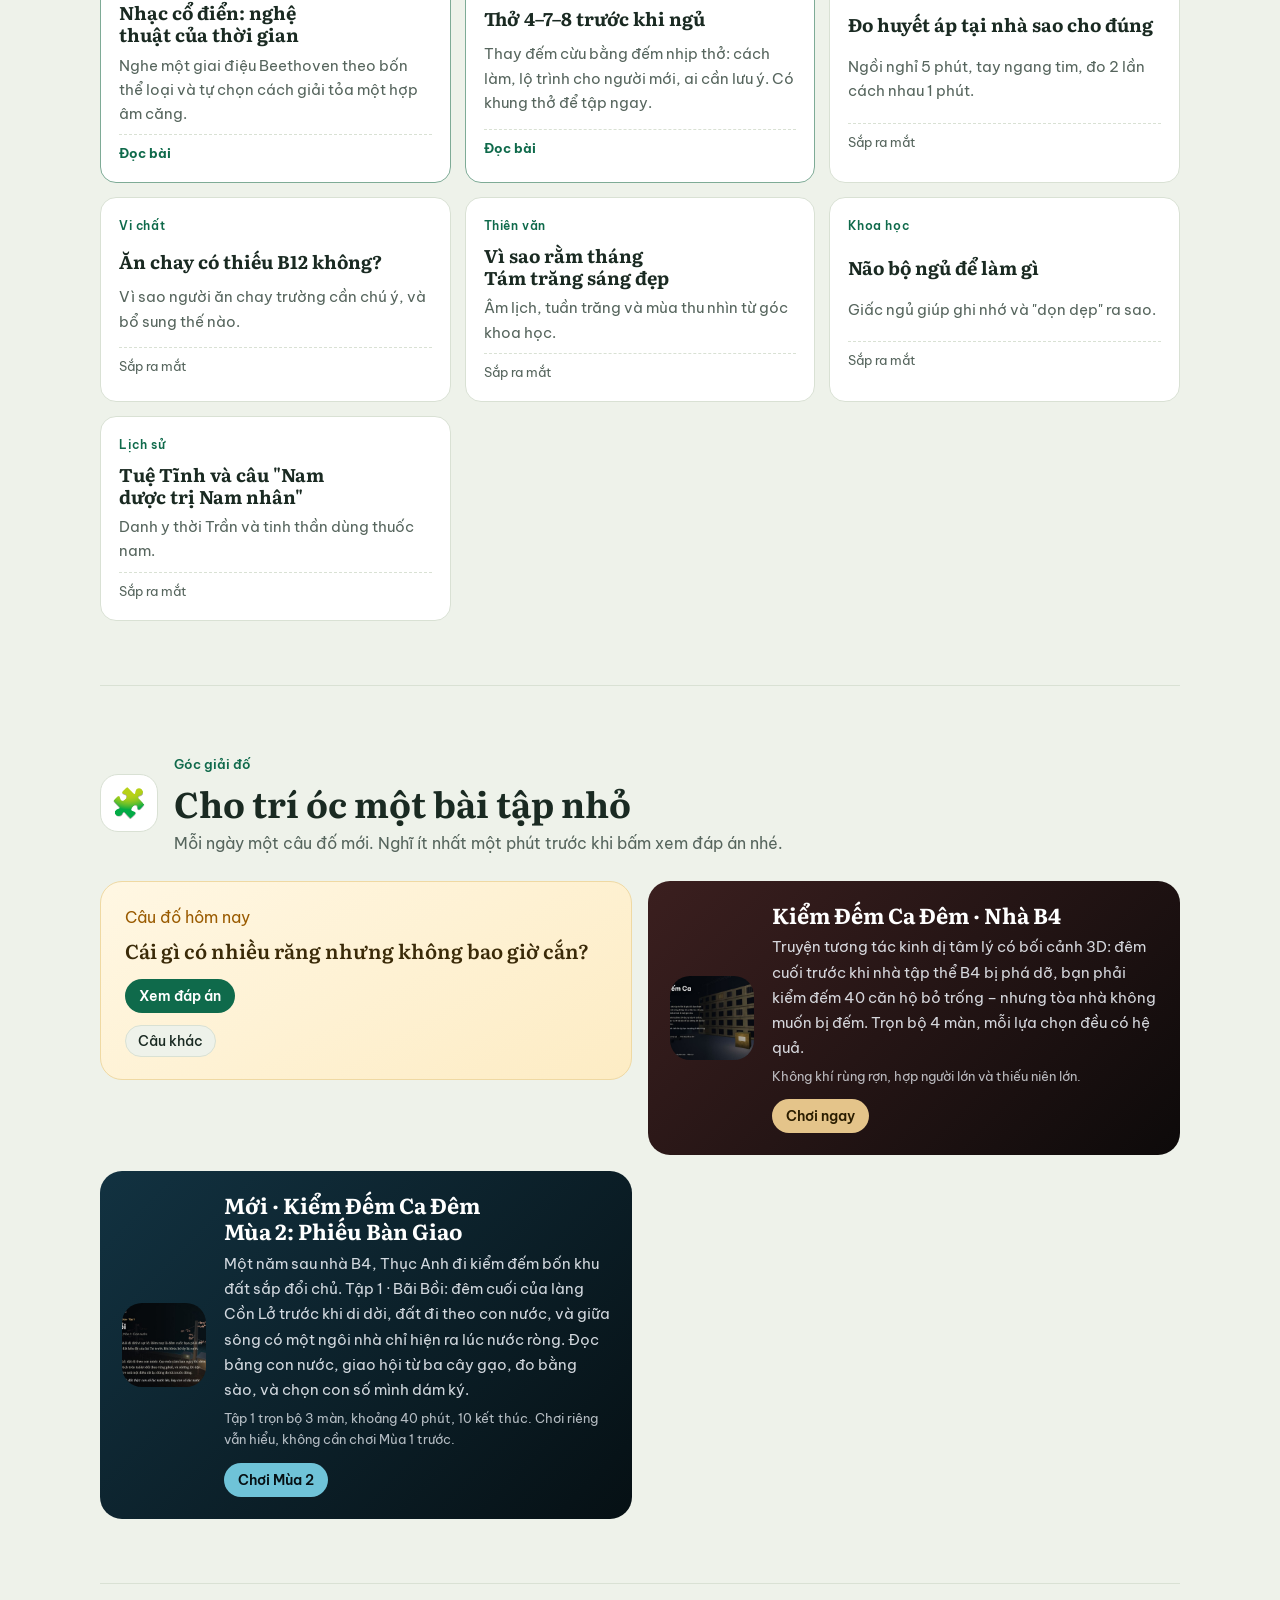
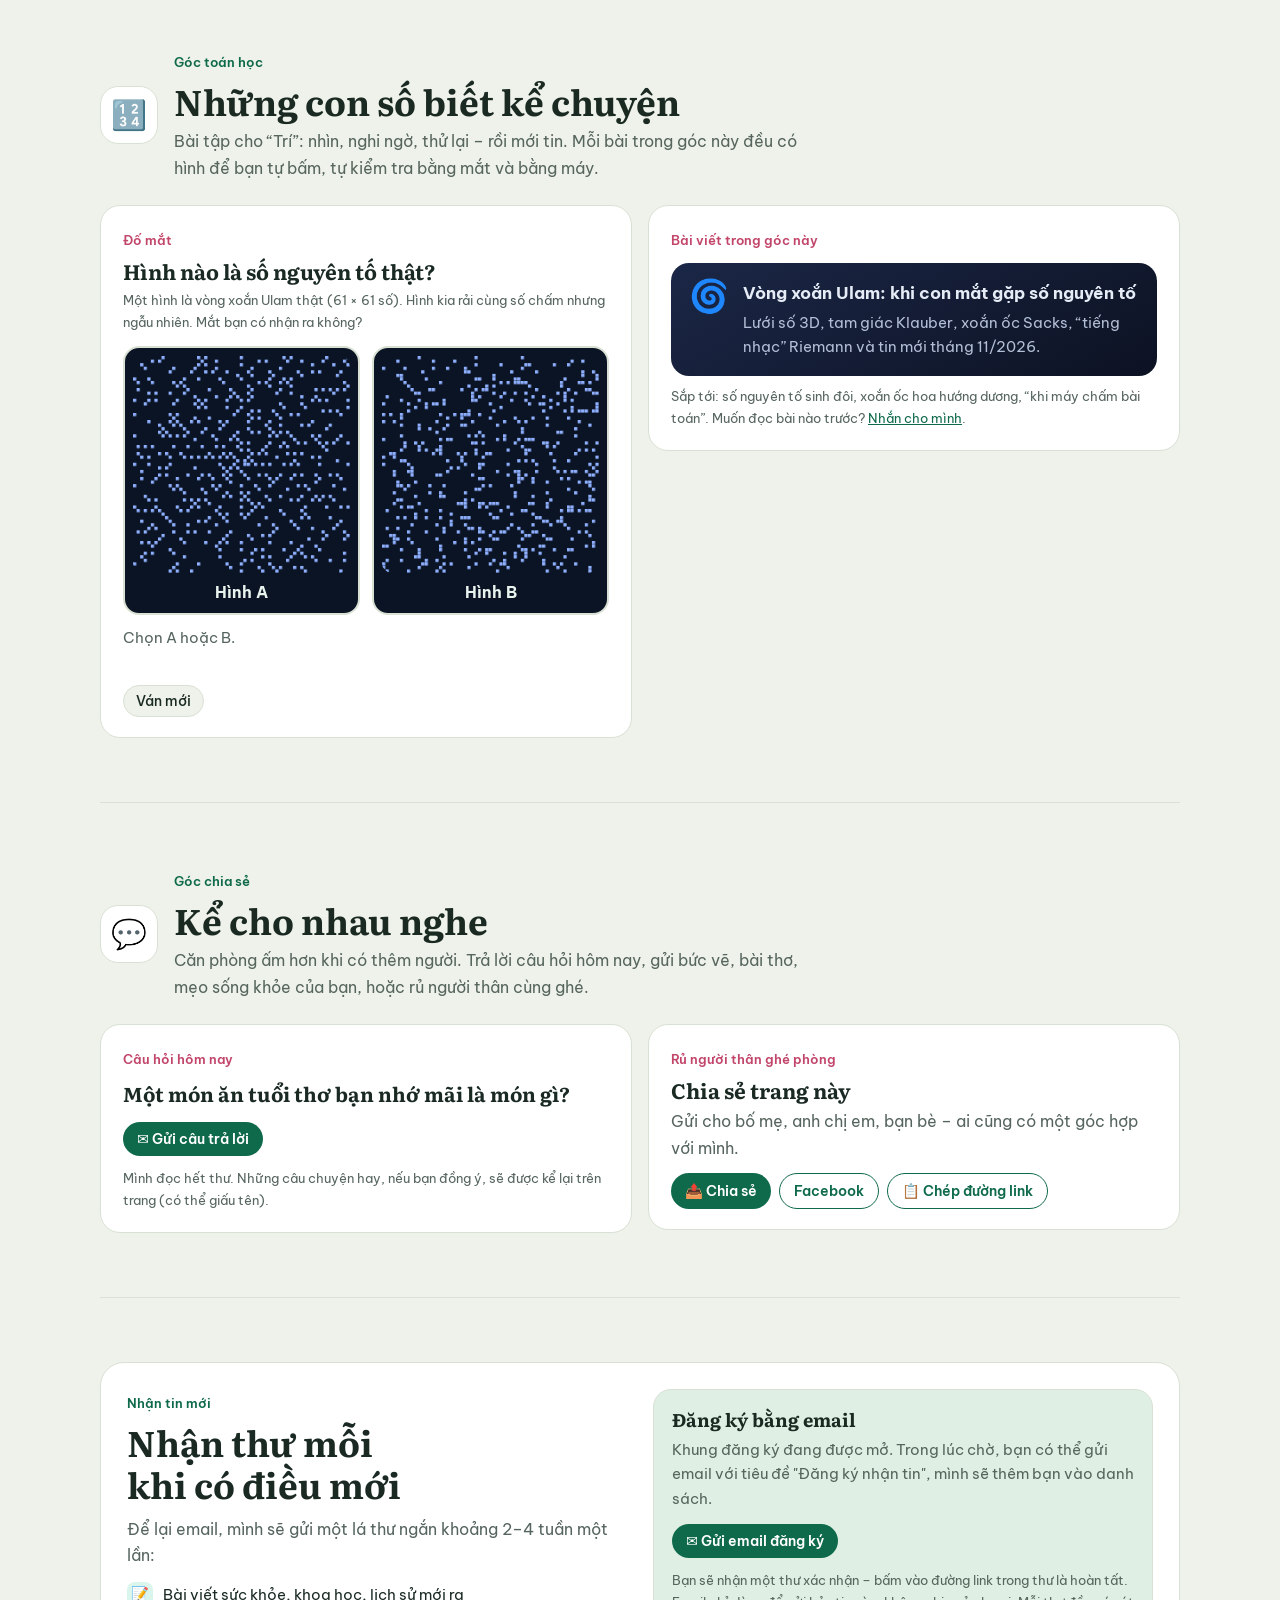
==== commit 663210a9: "Kiểm Đếm Ca Đêm Mùa 2: Tập 1 trọn bộ 3 màn (bản 2.7.2) Co-Authored-By: Claude Opus 5.5 <noreply@anth" ====
--- a/index.html
+++ b/index.html
@@ -422,7 +422,7 @@
       <!-- MÙA 2: Kiểm Đếm Ca Đêm · Phiếu Bàn Giao (repo nguyenducdungvn/kiem-dem-mua-2) -->
       <div class="app2 kd2">
         <img src="img/apps/kiem-dem-mua-2.jpg" alt="Màn hình Kiểm Đếm Ca Đêm Mùa 2, Tập 1 Bãi Bồi">
-        <div><h3>Mới · Kiểm Đếm Ca Đêm Mùa 2: Phiếu Bàn Giao</h3><p>Một năm sau nhà B4, Thục Anh đi kiểm đếm bốn khu đất sắp đổi chủ. Tập 1 · Bãi Bồi: đêm cuối của làng Cồn Lở trước khi di dời, đất đi theo con nước, cọc mốc cắm ban ngày thì đêm trôi mất. Đọc bảng con nước, giao hội từ ba cây gạo, và chọn con số mình dám ký.</p><p class="warn">Đã có Màn 1. Chơi riêng vẫn hiểu, không cần chơi Mùa 1 trước.</p><div class="cta"><a class="btn sm" href="https://kiemdem2.hlvsuckhoe.com/">Chơi Mùa 2</a></div></div>
+        <div><h3>Mới · Kiểm Đếm Ca Đêm Mùa 2: Phiếu Bàn Giao</h3><p>Một năm sau nhà B4, Thục Anh đi kiểm đếm bốn khu đất sắp đổi chủ. Tập 1 · Bãi Bồi: đêm cuối của làng Cồn Lở trước khi di dời, đất đi theo con nước, và giữa sông có một ngôi nhà chỉ hiện ra lúc nước ròng. Đọc bảng con nước, giao hội từ ba cây gạo, đo bằng sào, và chọn con số mình dám ký.</p><p class="warn">Tập 1 trọn bộ 3 màn, khoảng 40 phút, 10 kết thúc. Chơi riêng vẫn hiểu, không cần chơi Mùa 1 trước.</p><div class="cta"><a class="btn sm" href="https://kiemdem2.hlvsuckhoe.com/">Chơi Mùa 2</a></div></div>
       </div>
     </div>
   </section>
@@ -498,7 +498,7 @@
       <div class="app2 pk"><img src="img/logo-phankim.svg" alt=""><div><h3>Phù thủy Phân kim</h3><p class="dom">phankim.hlvsuckhoe.com</p><p>Trò chơi giáo dục hóa học: nhập vai phù thủy tinh luyện vàng bạc, sách phép, phòng 3D, chứng nhận.</p><div class="cta"><a class="btn sm" href="https://phankim.hlvsuckhoe.com/">Vào Học viện</a></div></div></div>
       <div class="app2 ndt"><img src="img/logo-ndt.svg" alt=""><div><h3>The Invisible Flaw</h3><p class="dom">hvflaw.hlvsuckhoe.com</p><p>Game mô phỏng kiểm tra không phá hủy: PT, MT, UT, RT và Học viện NDE 17 chương.</p><div class="cta"><a class="btn sm" href="https://hvflaw.hlvsuckhoe.com/">Chơi thử</a></div></div></div>
       <div class="app2 kd"><img src="img/apps/kiem-dem-ca-dem.jpg" alt=""><div><h3>Kiểm Đếm Ca Đêm</h3><p class="dom">kiemdem.hlvsuckhoe.com</p><p>Truyện tương tác kinh dị tâm lý 3D, 4 màn, bối cảnh nhà tập thể Hà Nội.</p><div class="cta"><a class="btn sm" href="https://kiemdem.hlvsuckhoe.com/">Chơi ngay</a></div></div></div>
-      <div class="app2 kd2"><img src="img/apps/kiem-dem-mua-2.jpg" alt=""><div><h3>Kiểm Đếm Ca Đêm · Mùa 2</h3><p class="dom">kiemdem2.hlvsuckhoe.com</p><p>Phiếu Bàn Giao: bốn khu đất, bốn ca đêm. Tập 1 Bãi Bồi, làng ven sông đất đi theo con nước. Mới có Màn 1.</p><div class="cta"><a class="btn sm" href="https://kiemdem2.hlvsuckhoe.com/">Chơi Mùa 2</a></div></div></div>
+      <div class="app2 kd2"><img src="img/apps/kiem-dem-mua-2.jpg" alt=""><div><h3>Kiểm Đếm Ca Đêm · Mùa 2</h3><p class="dom">kiemdem2.hlvsuckhoe.com</p><p>Phiếu Bàn Giao: bốn khu đất, bốn ca đêm. Tập 1 Bãi Bồi, làng ven sông đất đi theo con nước. Trọn bộ 3 màn.</p><div class="cta"><a class="btn sm" href="https://kiemdem2.hlvsuckhoe.com/">Chơi Mùa 2</a></div></div></div>
       <div class="app2 idea"><div class="ic" style="font-size:2.4rem;width:84px;text-align:center">💡</div><div><h3>Ứng dụng tiếp theo</h3><p><b>Gửi ý tưởng của bạn</b> – ứng dụng tiếp theo có thể ra đời từ chính ý tưởng ấy. Hoặc nếu bạn muốn xây dựng ứng dụng của riêng mình, hãy mời Dũng một ly cà phê, trợ lý của Dũng sẽ liên hệ và giúp đỡ bạn.</p><div class="cta"><a class="btn sm" href="mailto:nddzungx@gmail.com?subject=%C3%9D%20t%C6%B0%E1%BB%9Fng%20%E1%BB%A9ng%20d%E1%BB%A5ng%20m%E1%BB%9Bi">Gửi ý tưởng</a><a class="btn ghost sm" href="#ung-ho">☕ Mời Dũng ly cà phê</a></div></div></div></div>
     </div>
     <p class="fine" style="margin-top:16px">📲 Muốn mở bằng một chạm như ứng dụng thật? Xem <a href="#cai-dat">cách cài lên điện thoại</a> – mất chưa tới 1 phút.</p>
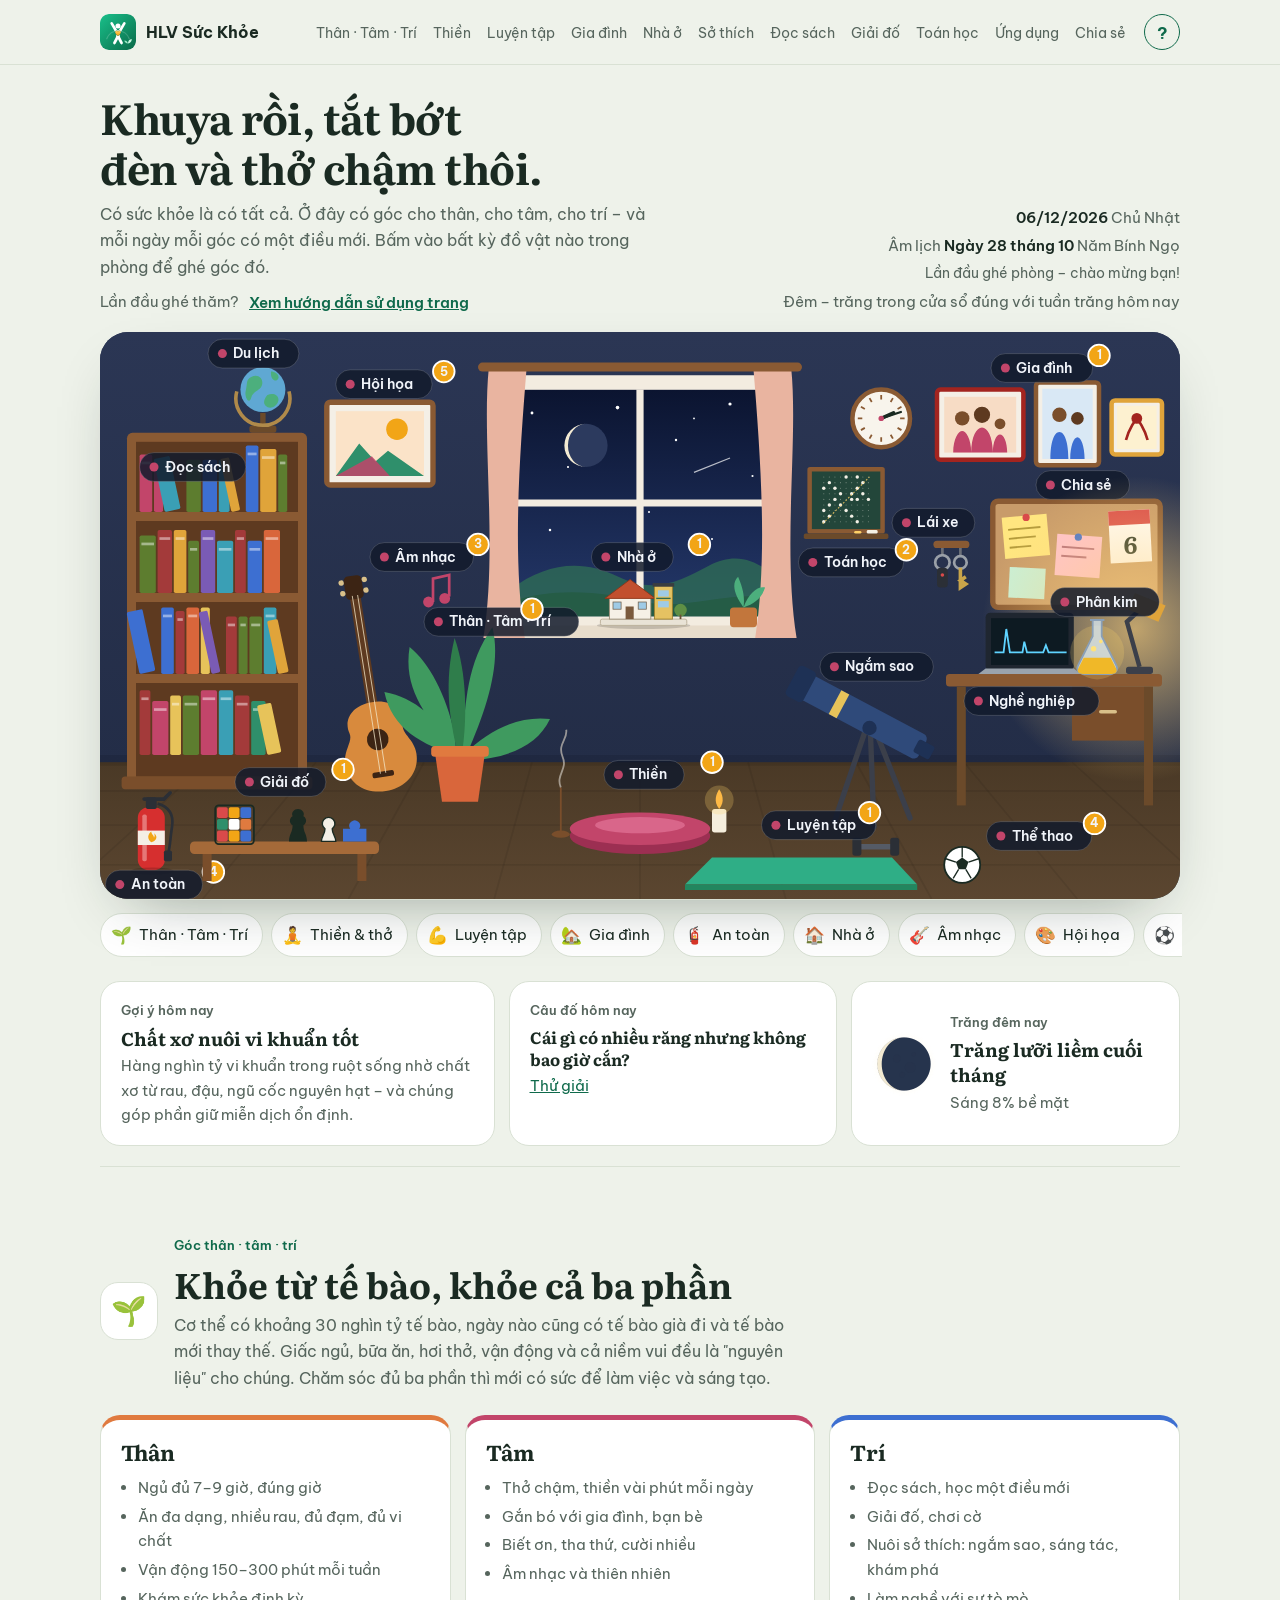
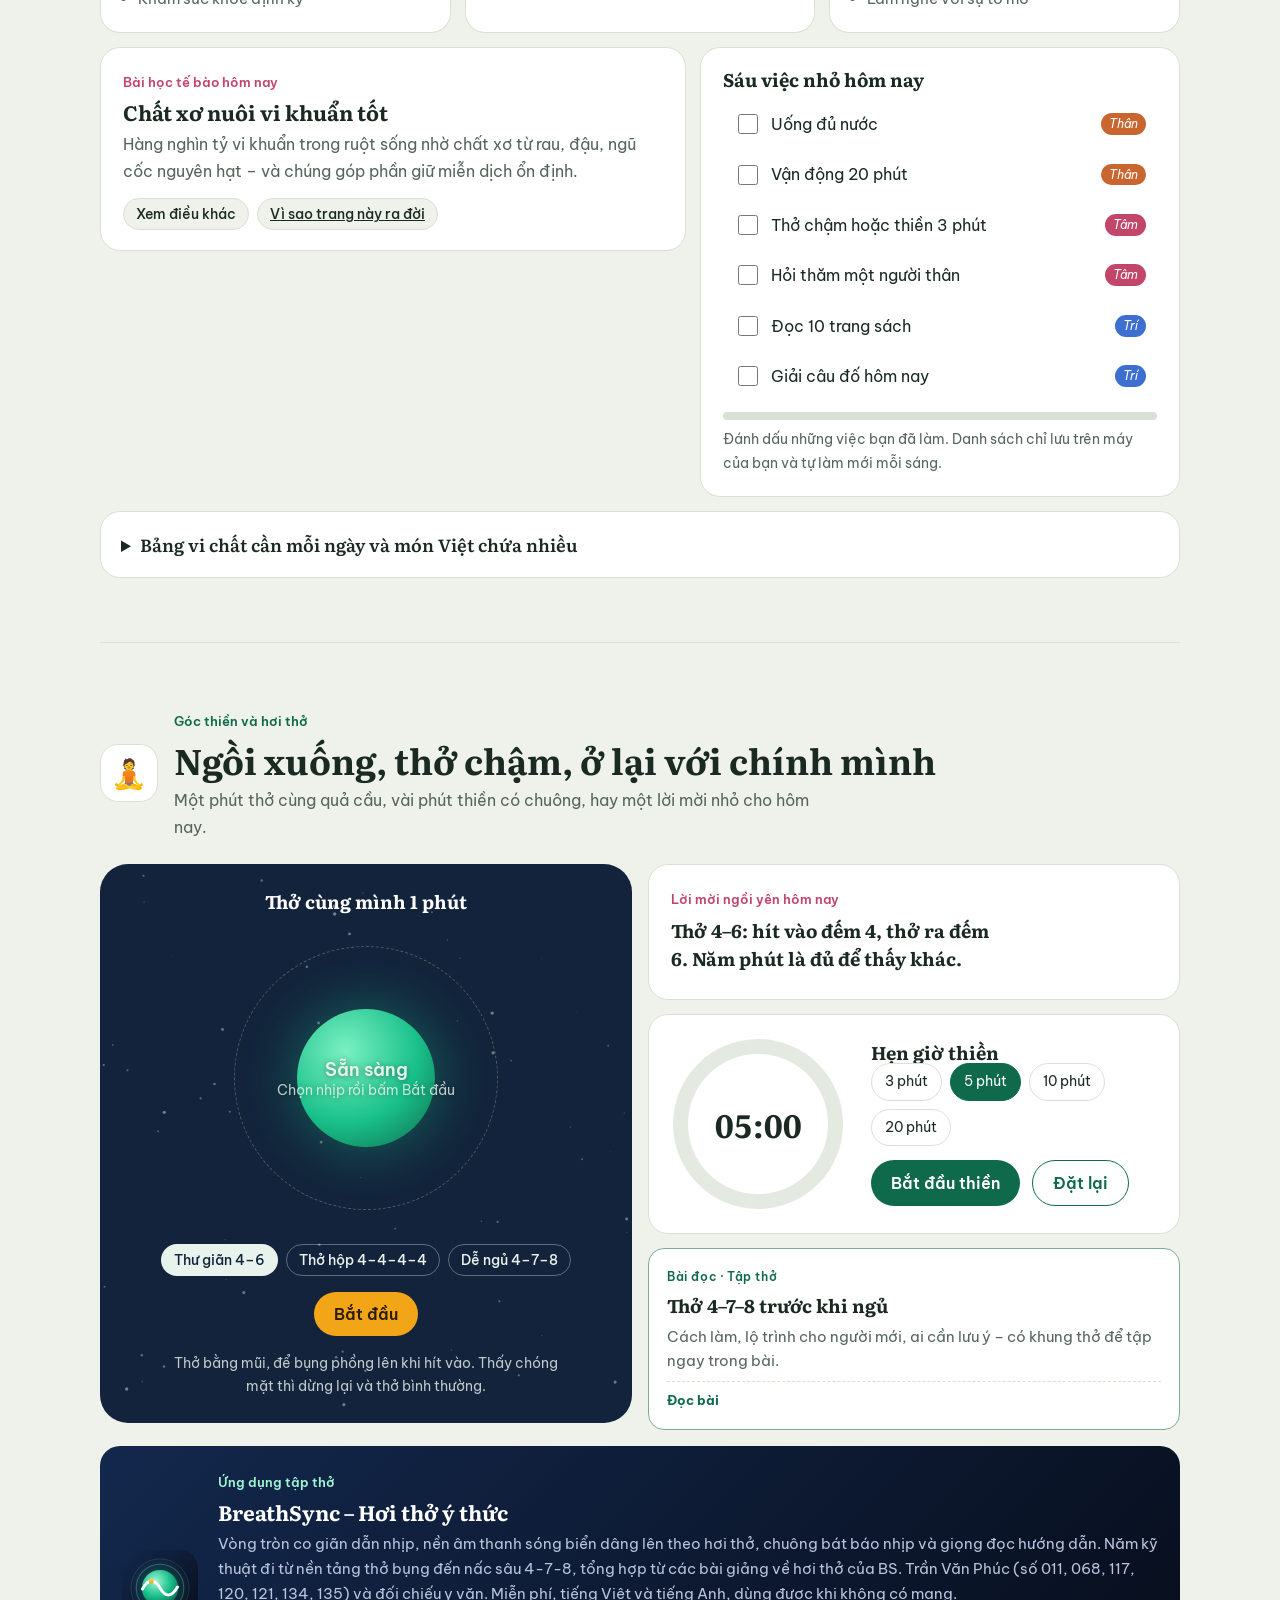
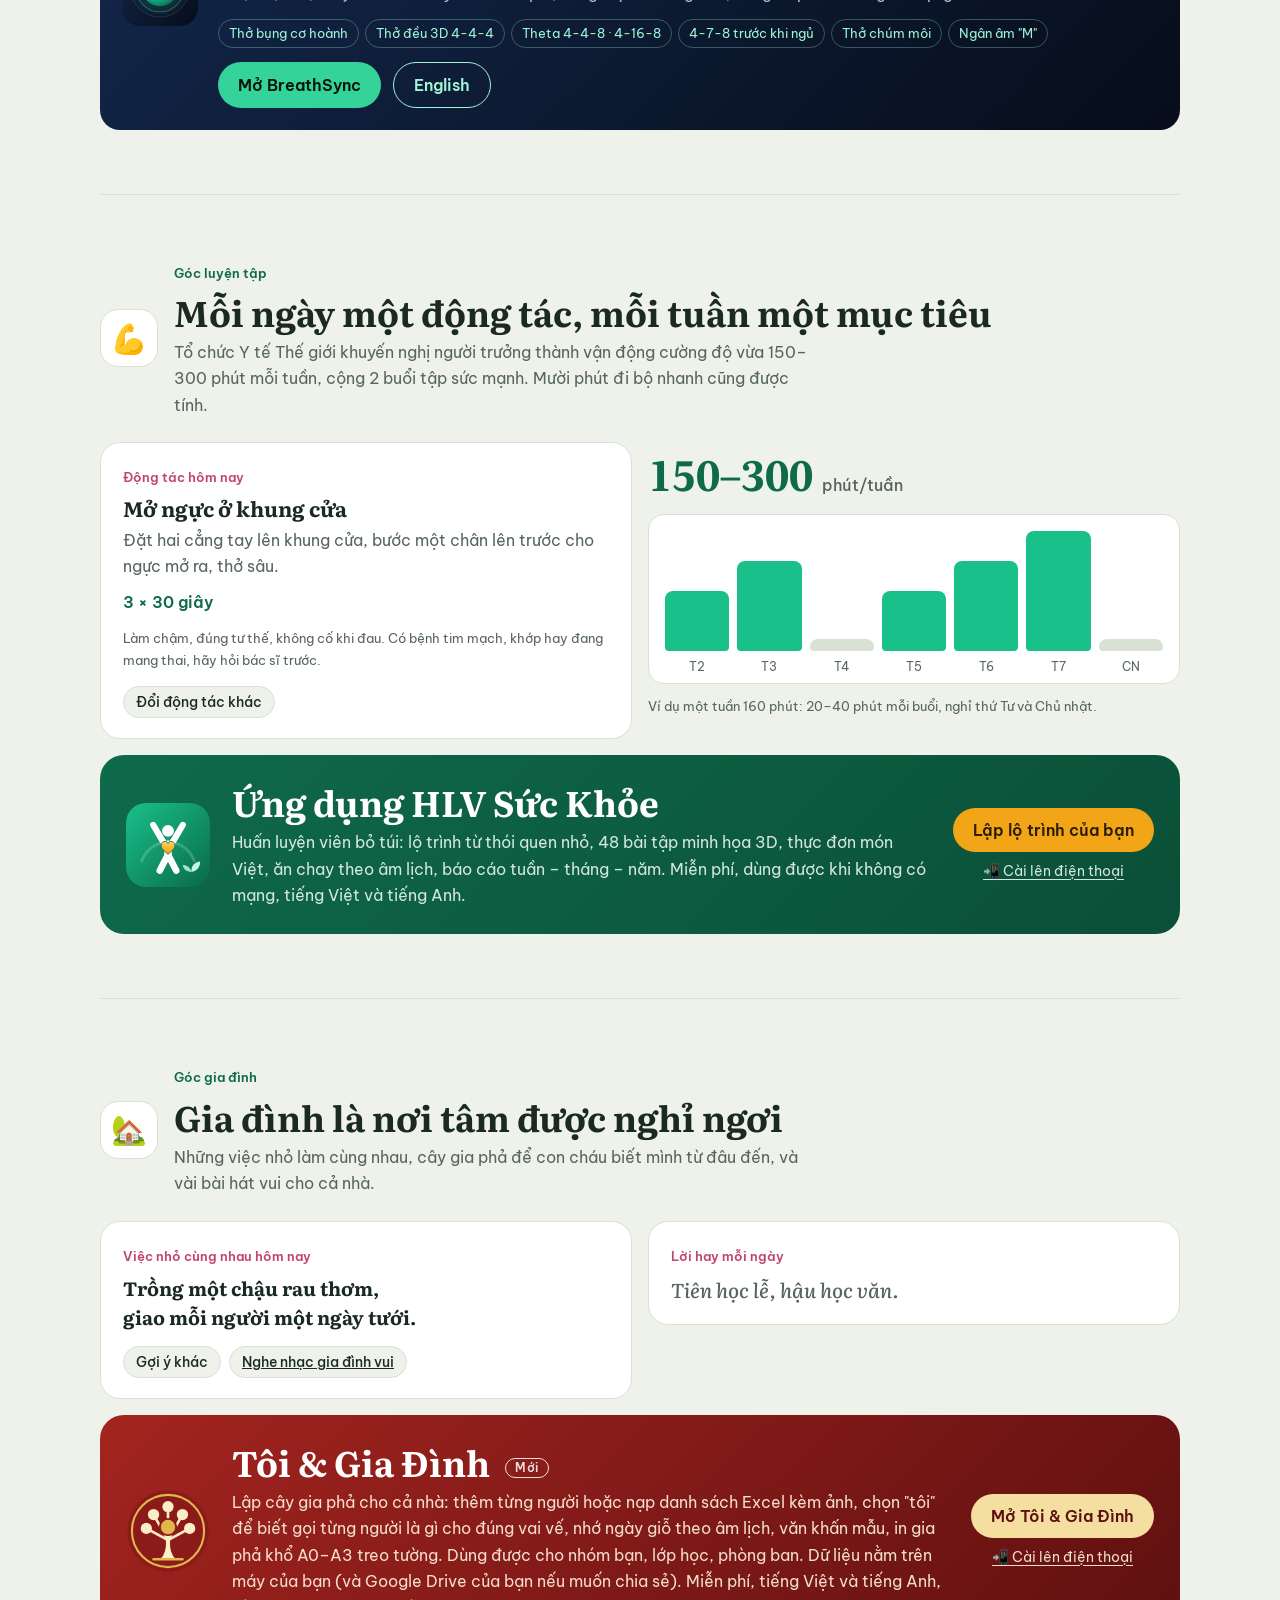
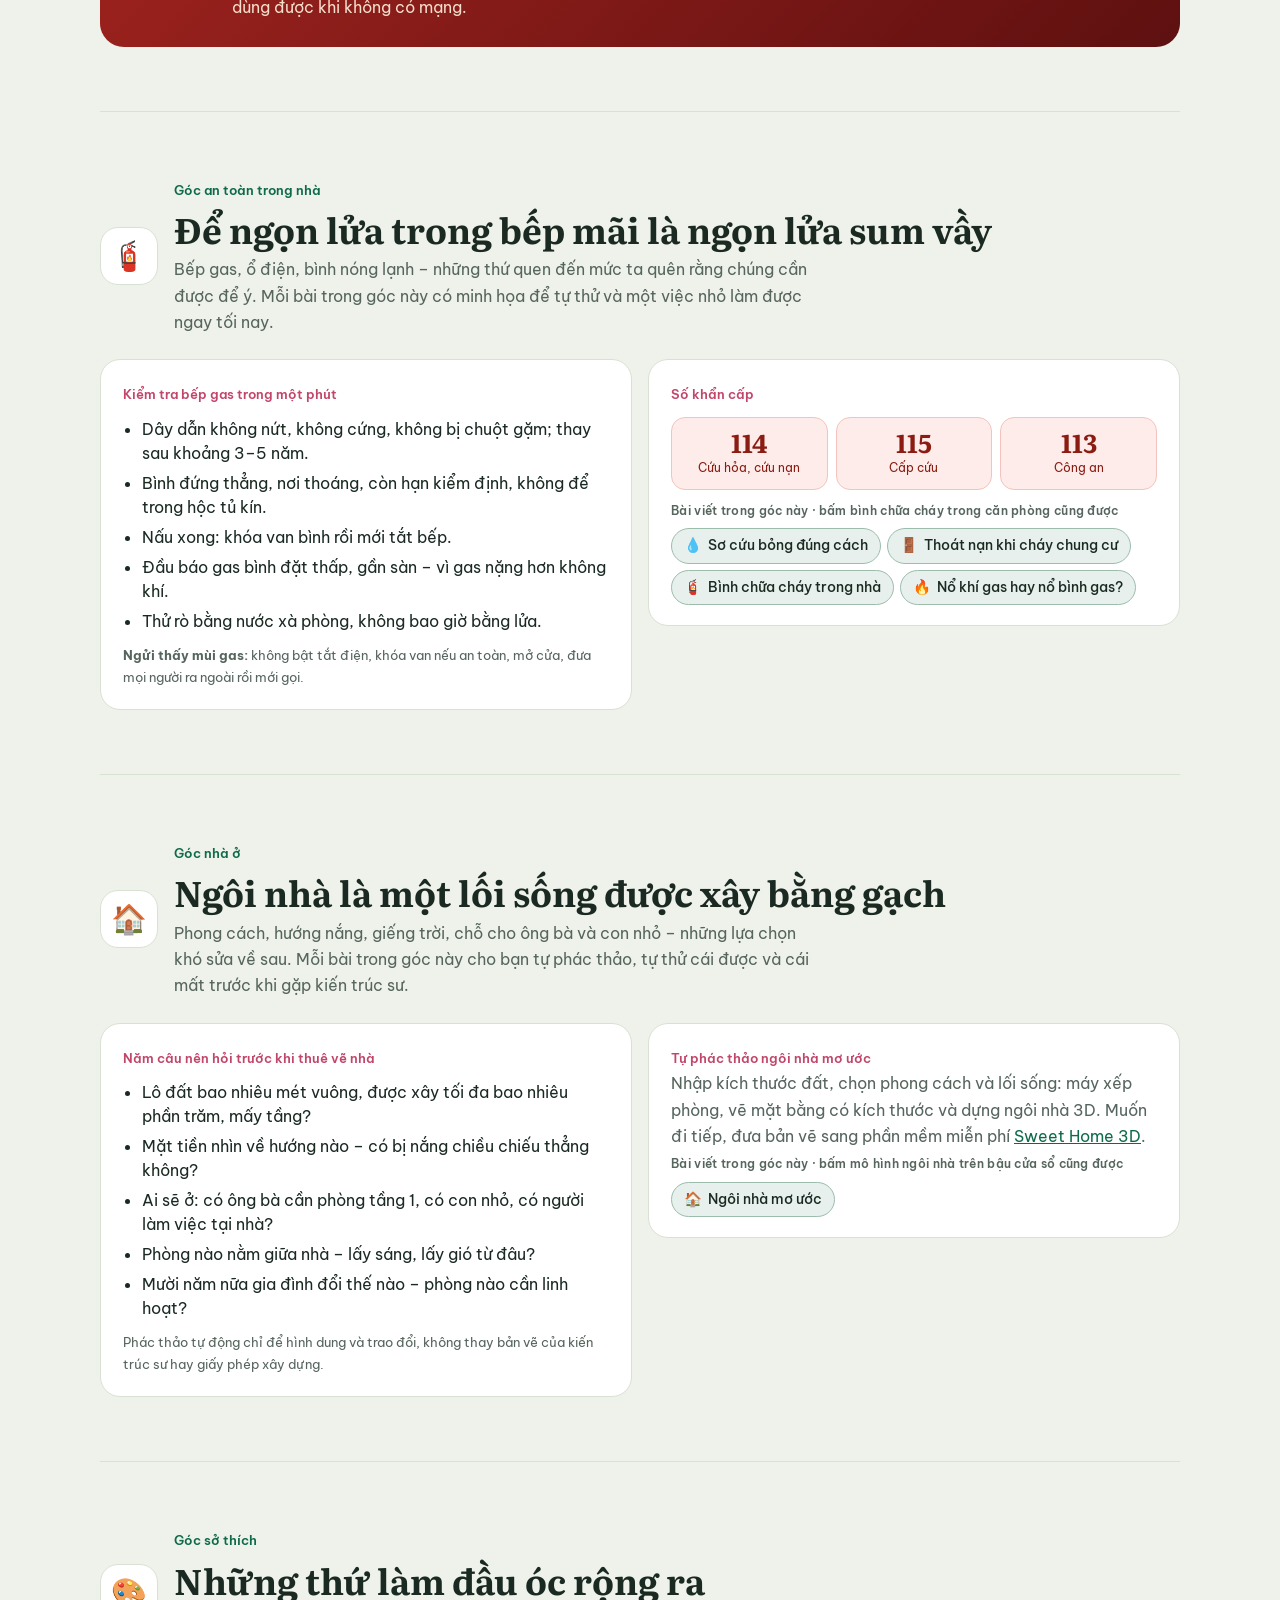
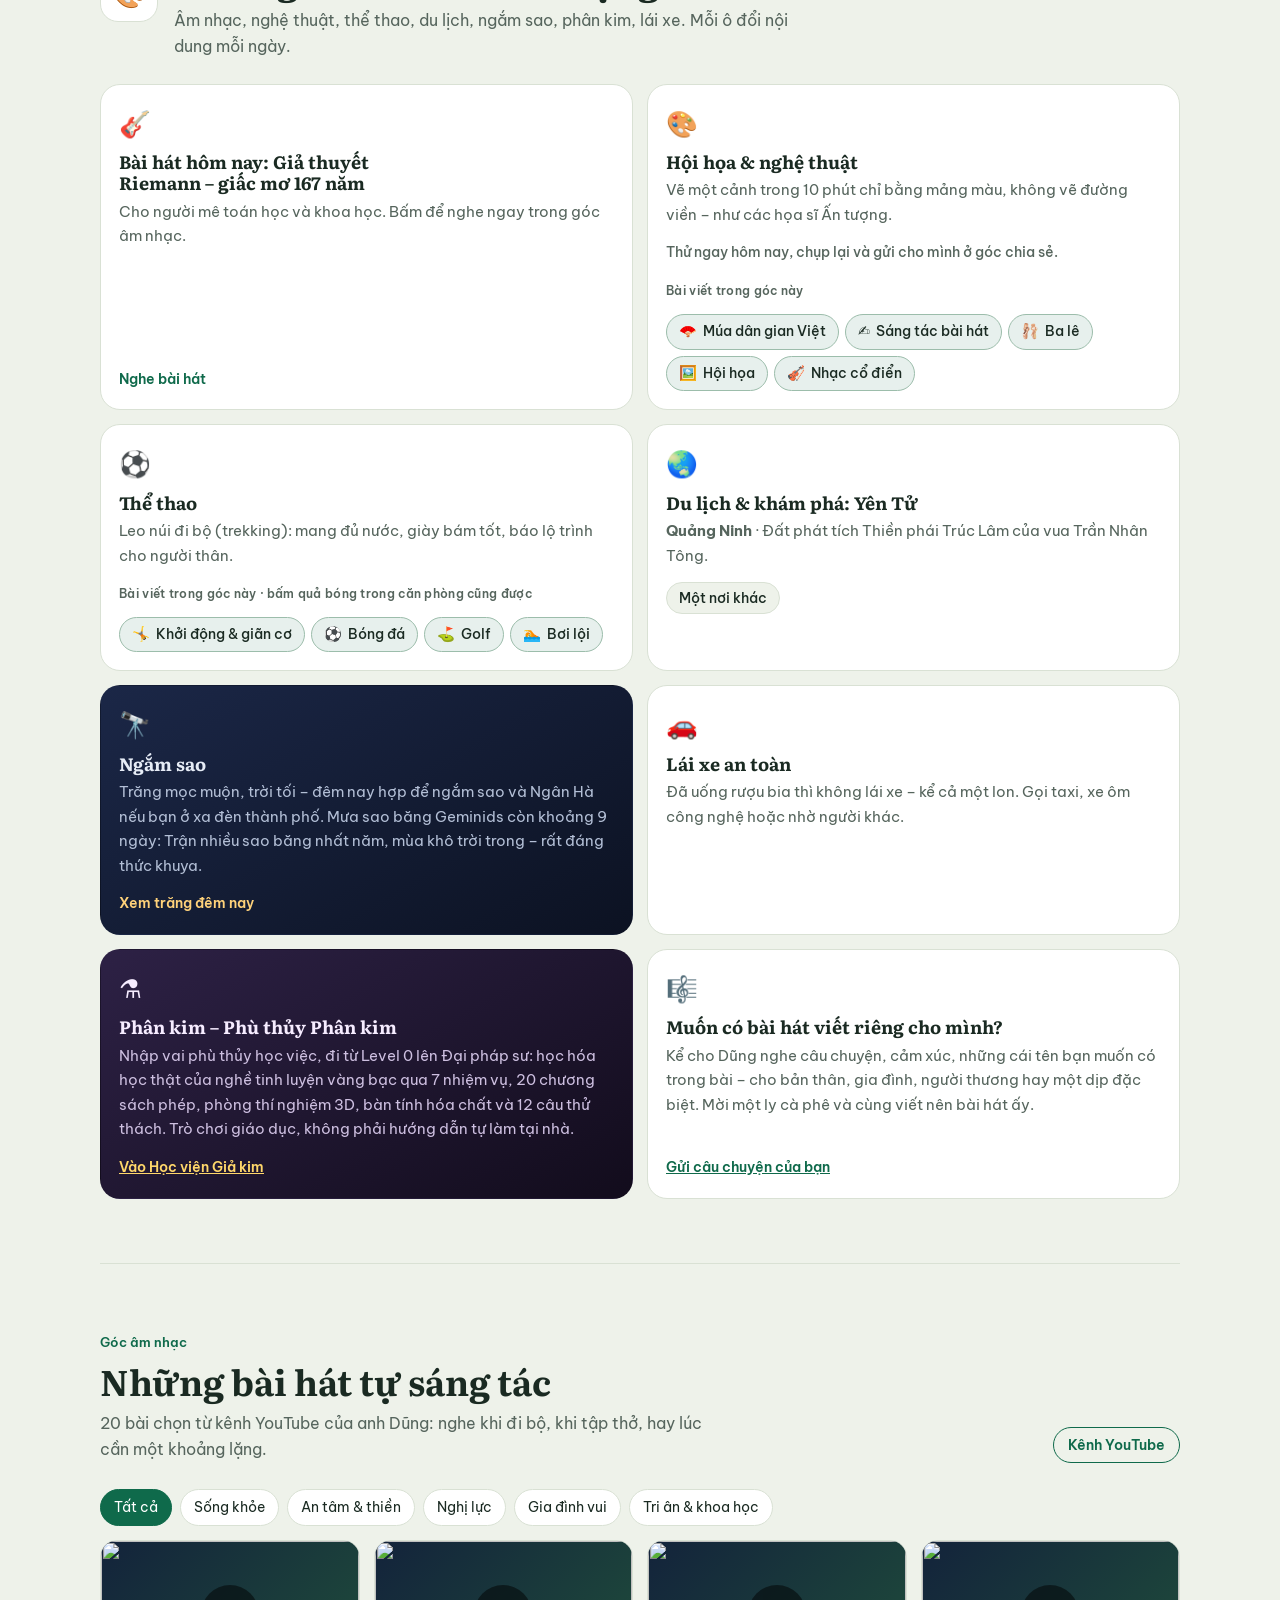
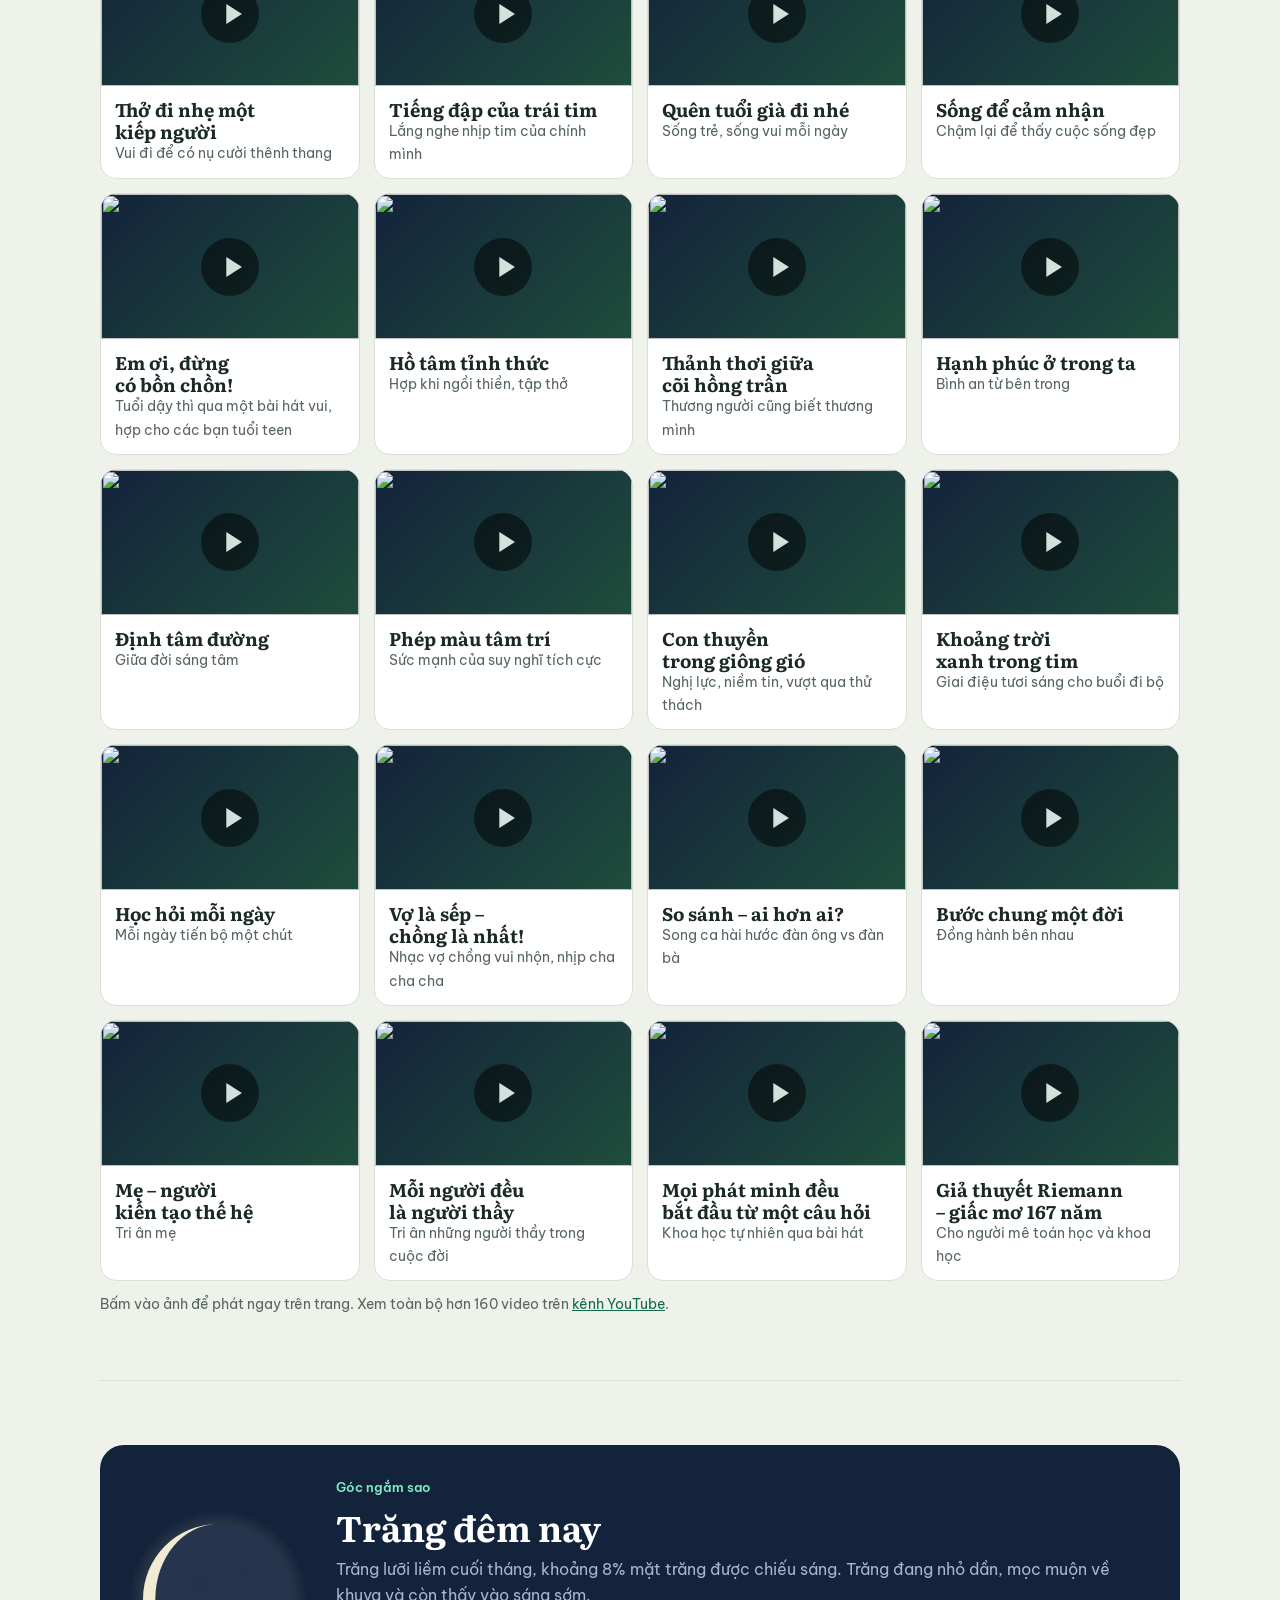
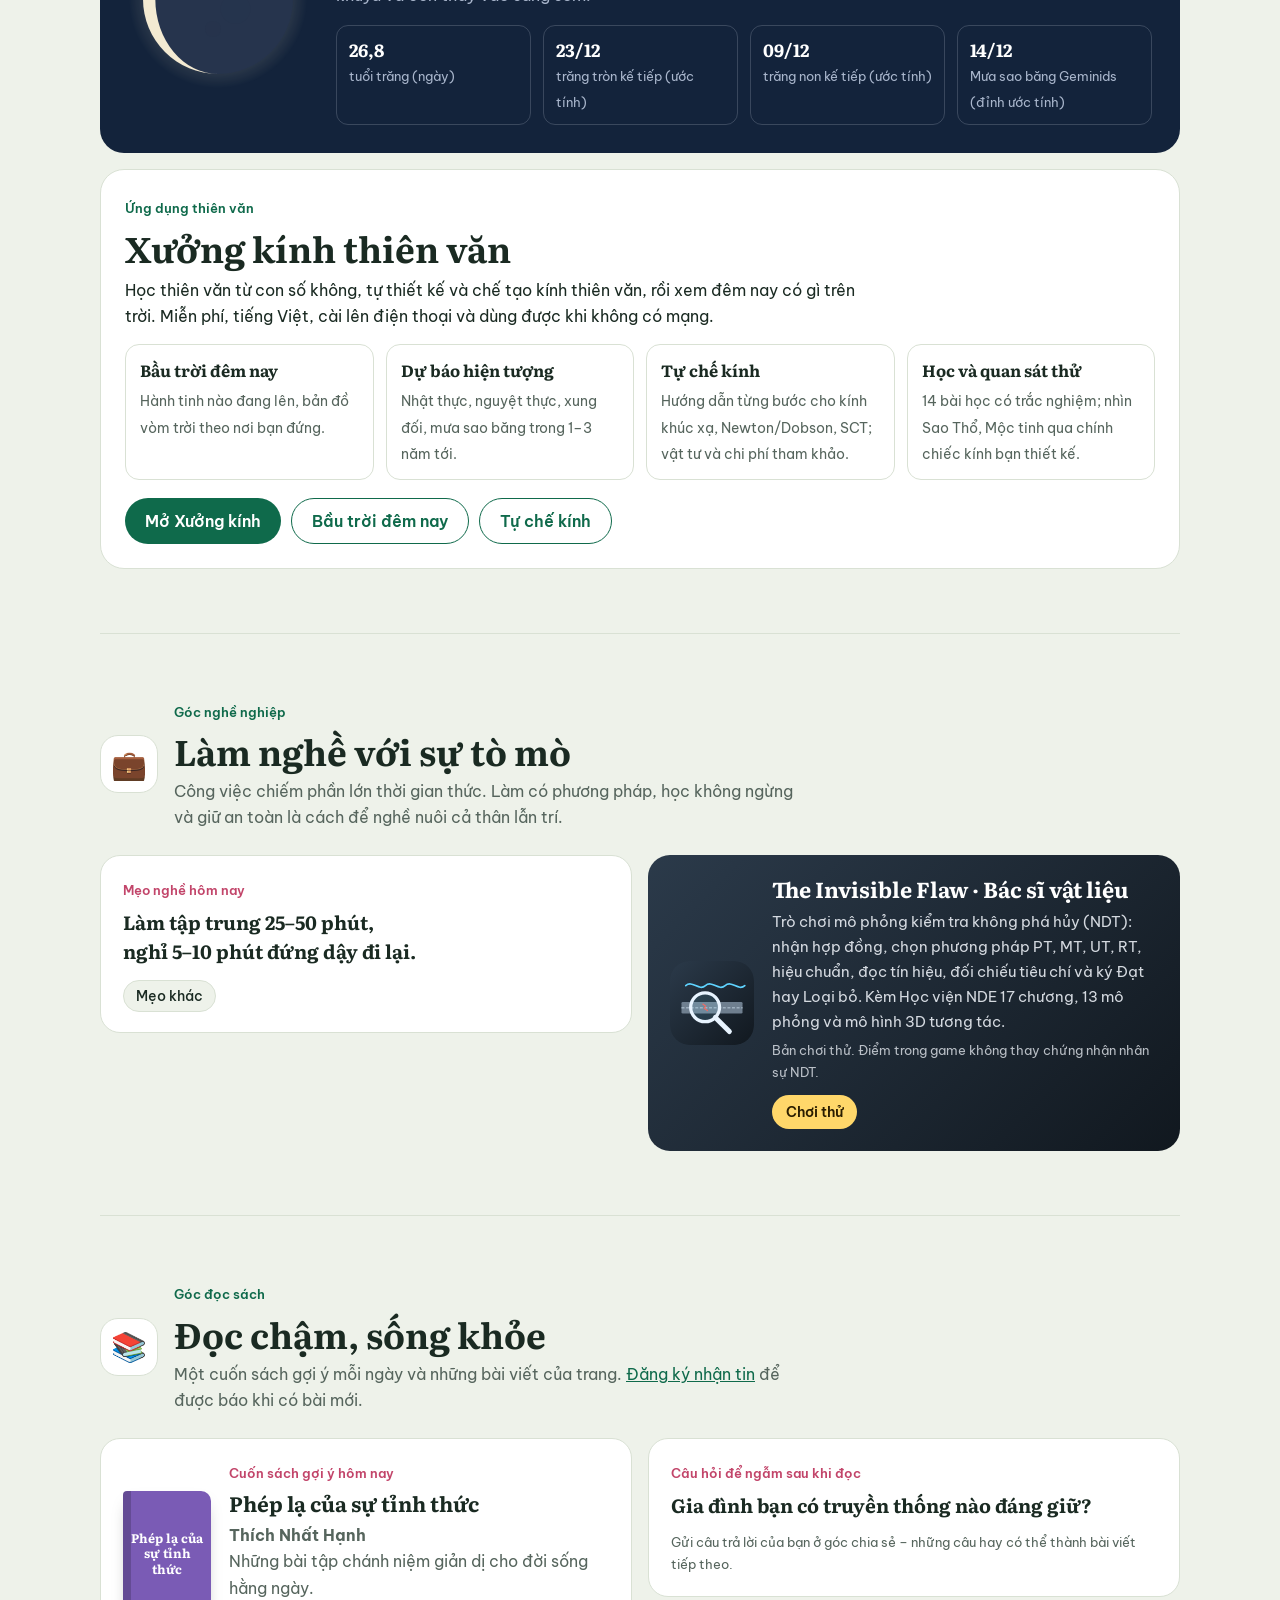
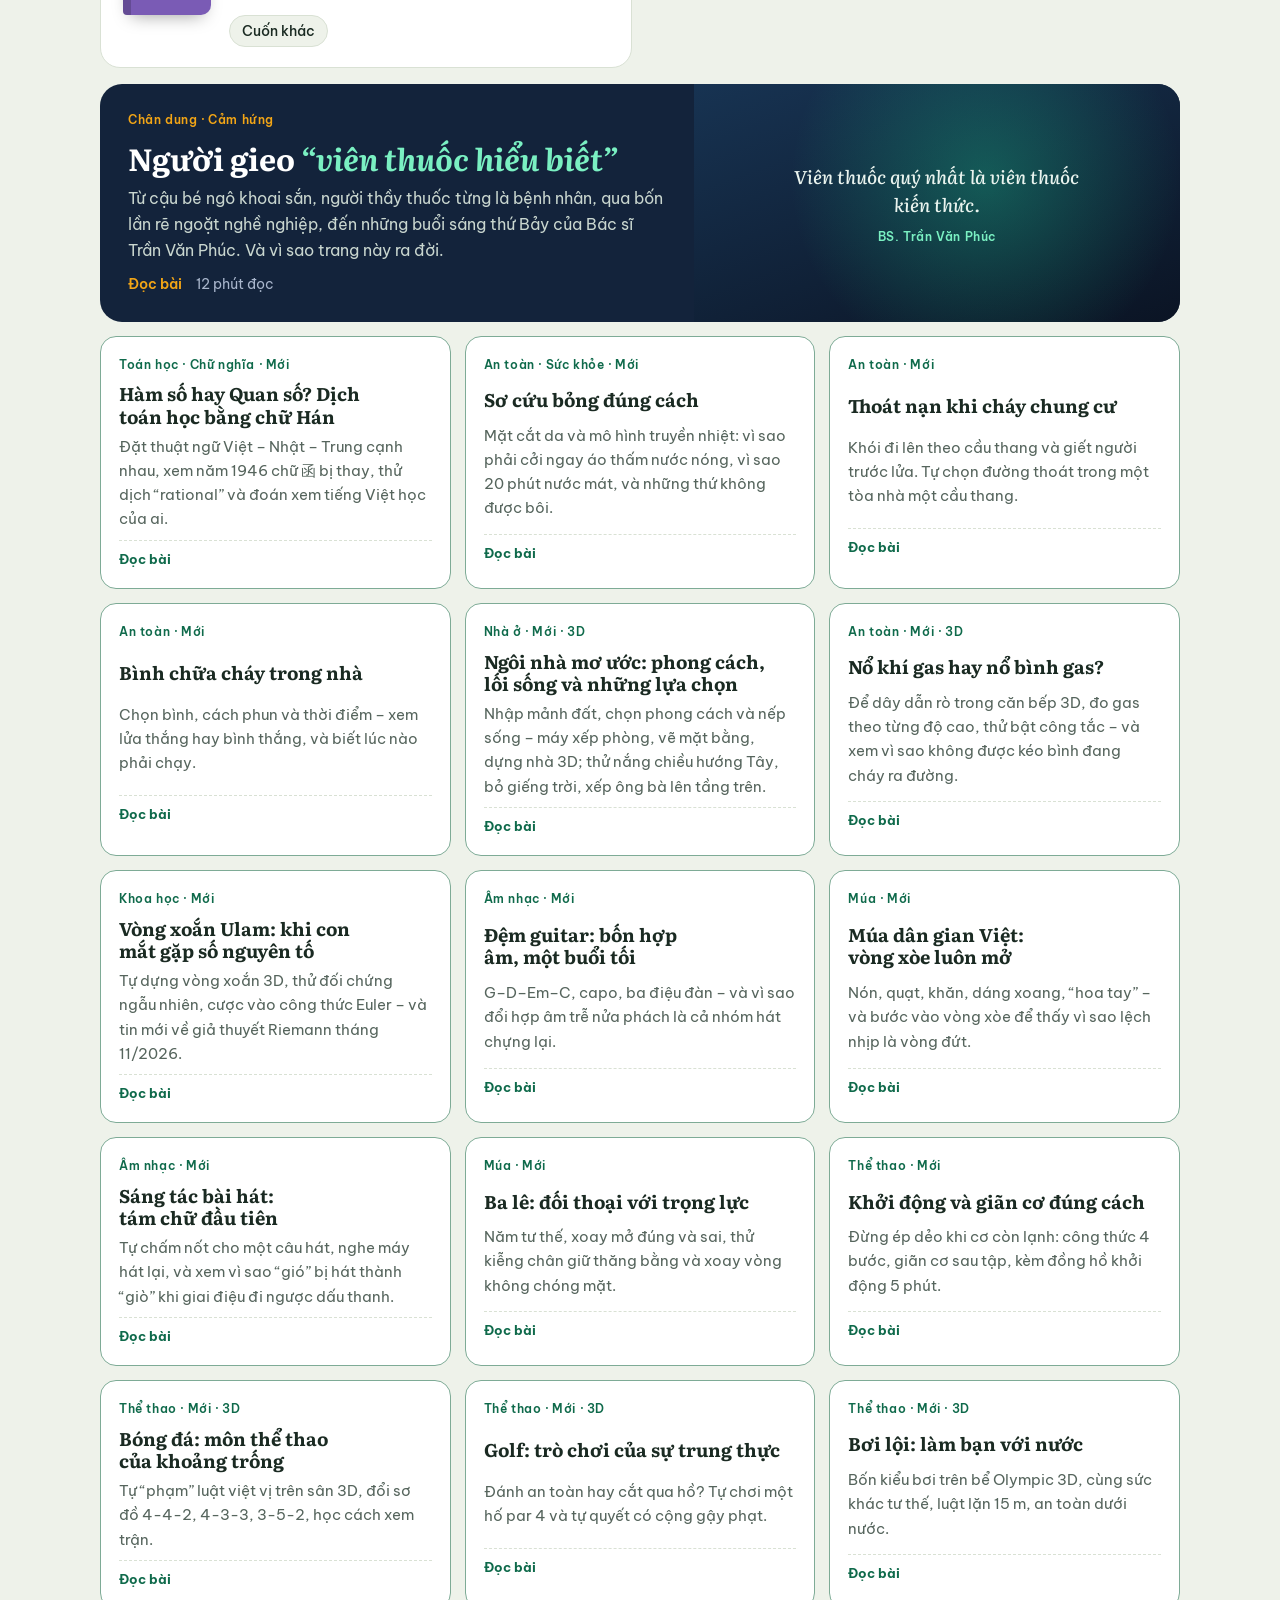
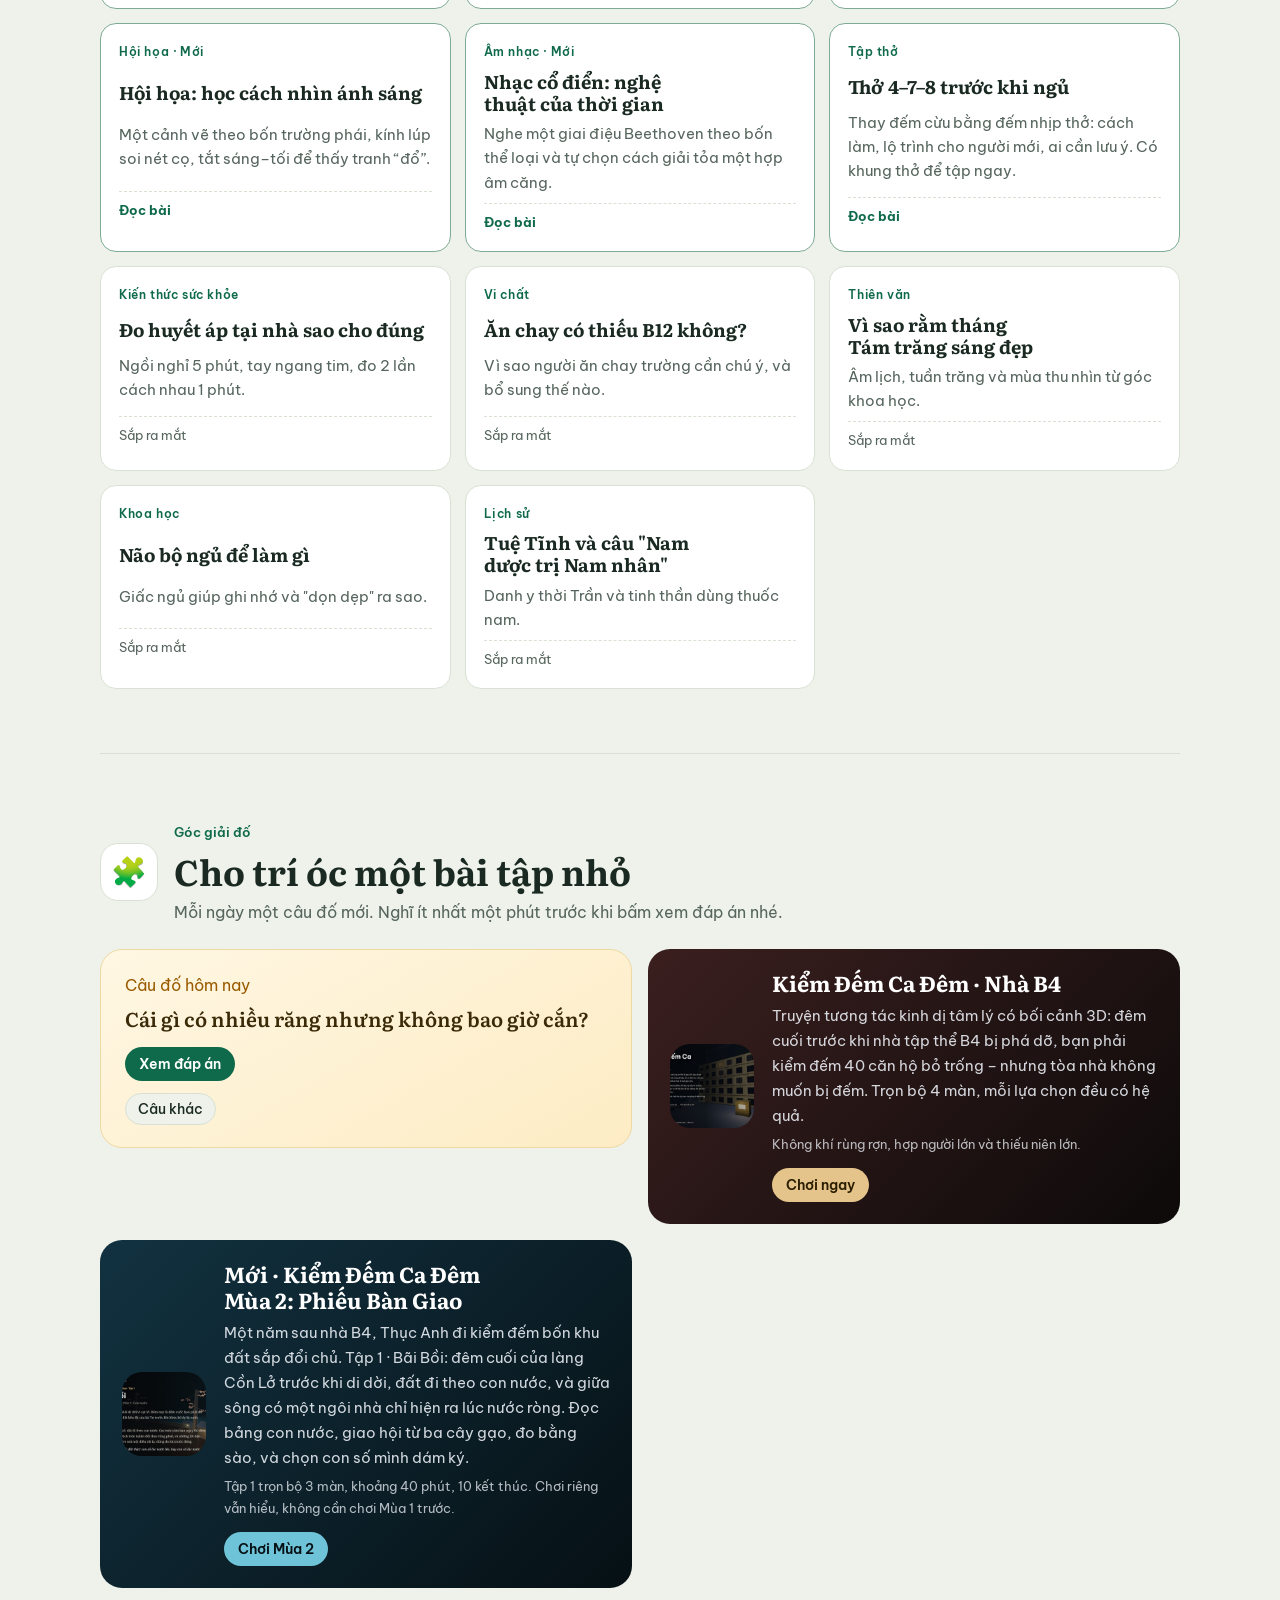
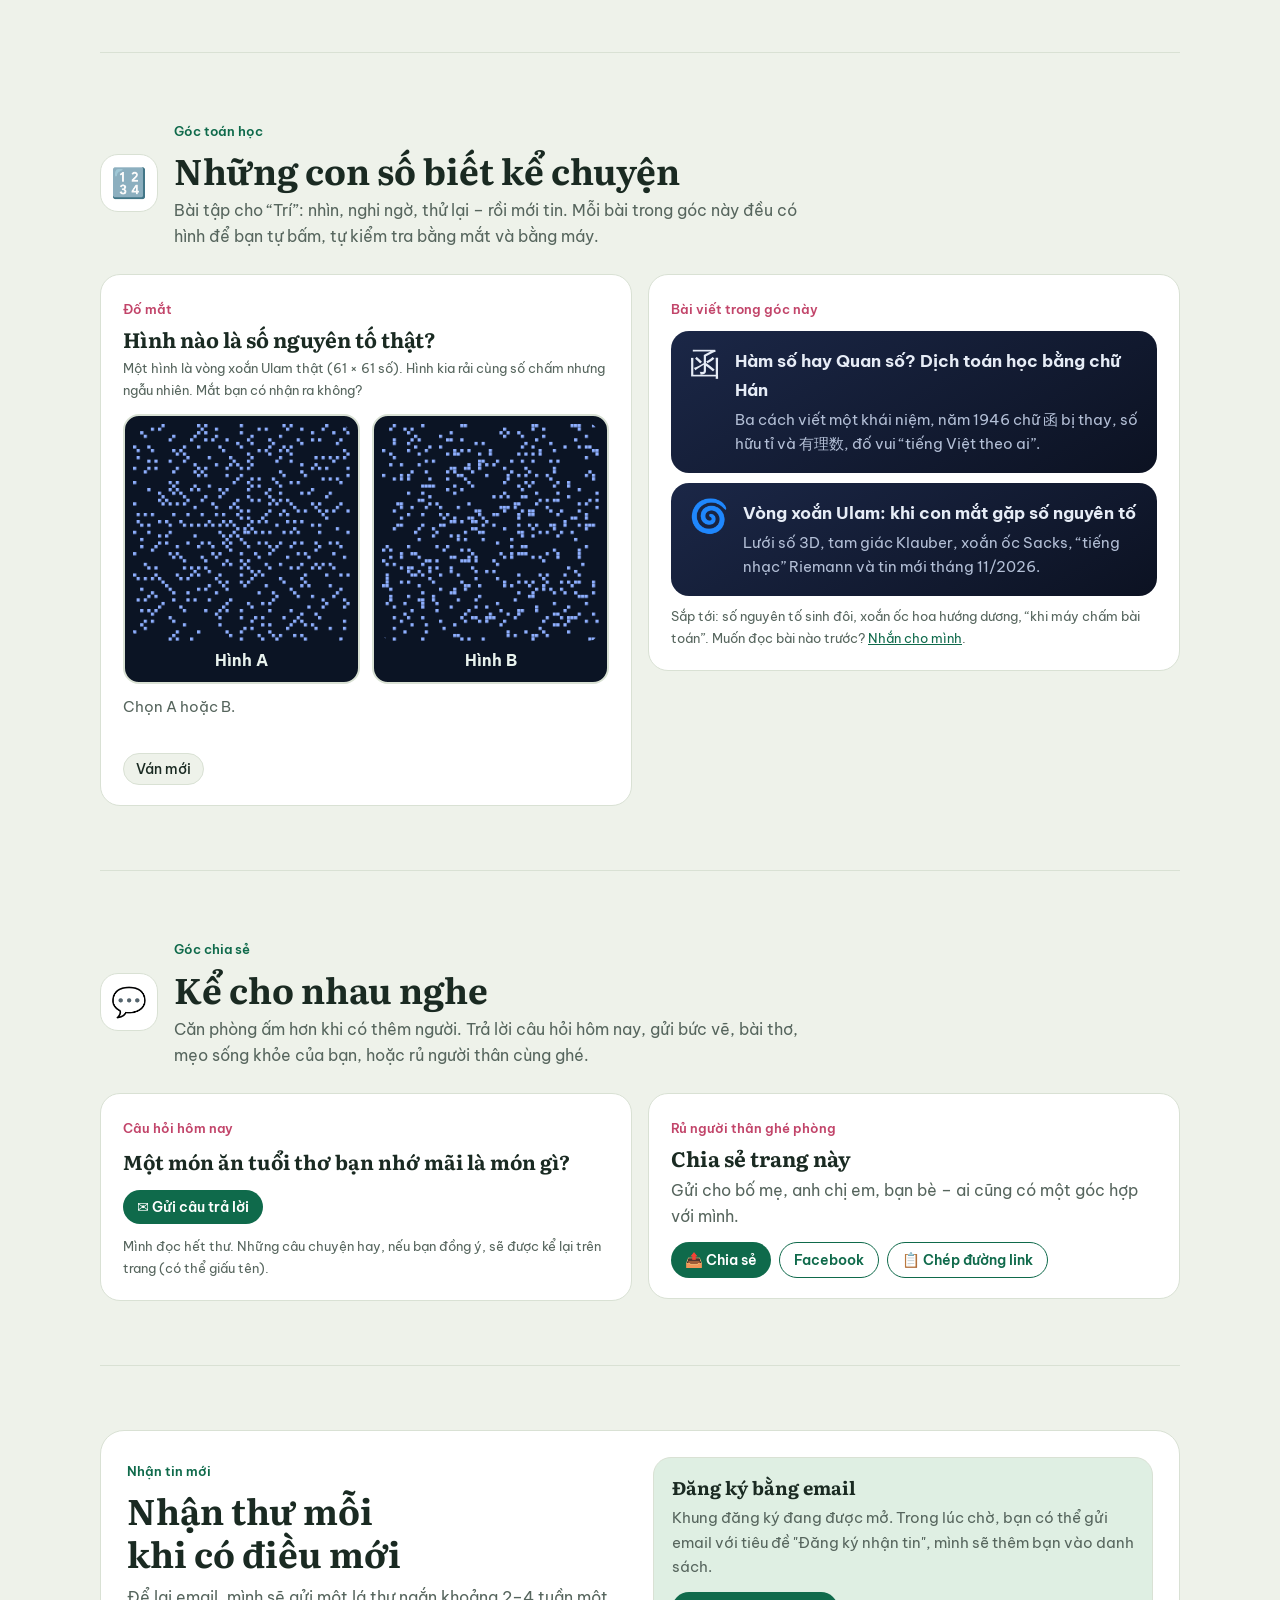
==== commit cef14e6c: "Góc toán học: bài “Hàm số hay Quan số?” – thuật ngữ toán Việt, Nhật, Trung (bản 2.8.0) Co-Authored-B" ====
--- a/index.html
+++ b/index.html
@@ -384,6 +384,7 @@
       <div class="art" aria-hidden="true"><blockquote>Viên thuốc quý nhất là viên thuốc kiến thức.<span>BS. Trần Văn Phúc</span></blockquote></div>
     </a>
     <div class="posts">
+      <a class="post live" href="bai-viet/ham-so-hay-quan-so.html"><span class="cat-l">Toán học · Chữ nghĩa · Mới</span><h3>Hàm số hay Quan số? Dịch toán học bằng chữ Hán</h3><p>Đặt thuật ngữ Việt – Nhật – Trung cạnh nhau, xem năm 1946 chữ 函 bị thay, thử dịch “rational” và đoán xem tiếng Việt học của ai.</p><span class="soon"><b style="color:var(--forest)">Đọc bài</b> <span data-post-stats="ham-so-hay-quan-so"></span></span></a>
       <a class="post live" href="bai-viet/so-cuu-bong-dung-cach.html"><span class="cat-l">An toàn · Sức khỏe · Mới</span><h3>Sơ cứu bỏng đúng cách</h3><p>Mặt cắt da và mô hình truyền nhiệt: vì sao phải cởi ngay áo thấm nước nóng, vì sao 20 phút nước mát, và những thứ không được bôi.</p><span class="soon"><b style="color:var(--forest)">Đọc bài</b> <span data-post-stats="so-cuu-bong-dung-cach"></span></span></a>
       <a class="post live" href="bai-viet/thoat-nan-chay-chung-cu.html"><span class="cat-l">An toàn · Mới</span><h3>Thoát nạn khi cháy chung cư</h3><p>Khói đi lên theo cầu thang và giết người trước lửa. Tự chọn đường thoát trong một tòa nhà một cầu thang.</p><span class="soon"><b style="color:var(--forest)">Đọc bài</b> <span data-post-stats="thoat-nan-chay-chung-cu"></span></span></a>
       <a class="post live" href="bai-viet/binh-chua-chay-trong-nha.html"><span class="cat-l">An toàn · Mới</span><h3>Bình chữa cháy trong nhà</h3><p>Chọn bình, cách phun và thời điểm – xem lửa thắng hay bình thắng, và biết lúc nào phải chạy.</p><span class="soon"><b style="color:var(--forest)">Đọc bài</b> <span data-post-stats="binh-chua-chay-trong-nha"></span></span></a>
@@ -441,6 +442,7 @@
       </div>
       <div class="today-card">
         <span class="when">Bài viết trong góc này</span>
+        <a class="th-feat" href="bai-viet/ham-so-hay-quan-so.html"><span class="th-ic" aria-hidden="true">函</span><span><b>Hàm số hay Quan số? Dịch toán học bằng chữ Hán</b><span>Ba cách viết một khái niệm, năm 1946 chữ 函 bị thay, số hữu tỉ và 有理数, đố vui “tiếng Việt theo ai”.</span><span data-post-stats="ham-so-hay-quan-so"></span></span></a>
         <a class="th-feat" href="bai-viet/vong-xoan-ulam-so-nguyen-to.html"><span class="th-ic" aria-hidden="true">🌀</span><span><b>Vòng xoắn Ulam: khi con mắt gặp số nguyên tố</b><span>Lưới số 3D, tam giác Klauber, xoắn ốc Sacks, “tiếng nhạc” Riemann và tin mới tháng 11/2026.</span><span data-post-stats="vong-xoan-ulam-so-nguyen-to"></span></span></a>
         <!-- Khi góc có từ hai bài: thêm <ul class="hb-posts" data-posts="goc-toan-hoc"></ul> để tự liệt kê theo js/posts.js -->
         <p class="fine" style="margin-top:10px">Sắp tới: số nguyên tố sinh đôi, xoắn ốc hoa hướng dương, “khi máy chấm bài toán”. Muốn đọc bài nào trước? <a href="mailto:lienhe@hlvsuckhoe.com?subject=G%C3%B3c%20to%C3%A1n%20h%E1%BB%8Dc">Nhắn cho mình</a>.</p>
@@ -603,7 +605,7 @@
 <script src="js/config.js"></script>
 <script src="js/daily.js?v=2.1.0"></script>
 <script src="js/home.js?v=2.0.0"></script>
-<script src="js/posts.js?v=2.7.0"></script>
+<script src="js/posts.js?v=2.8.0"></script>
 <script src="js/room-menu.js?v=2.1.0"></script>
 <script src="js/toan-hoc.js?v=2.4.0" defer></script>
 <script src="js/post-actions.js"></script>
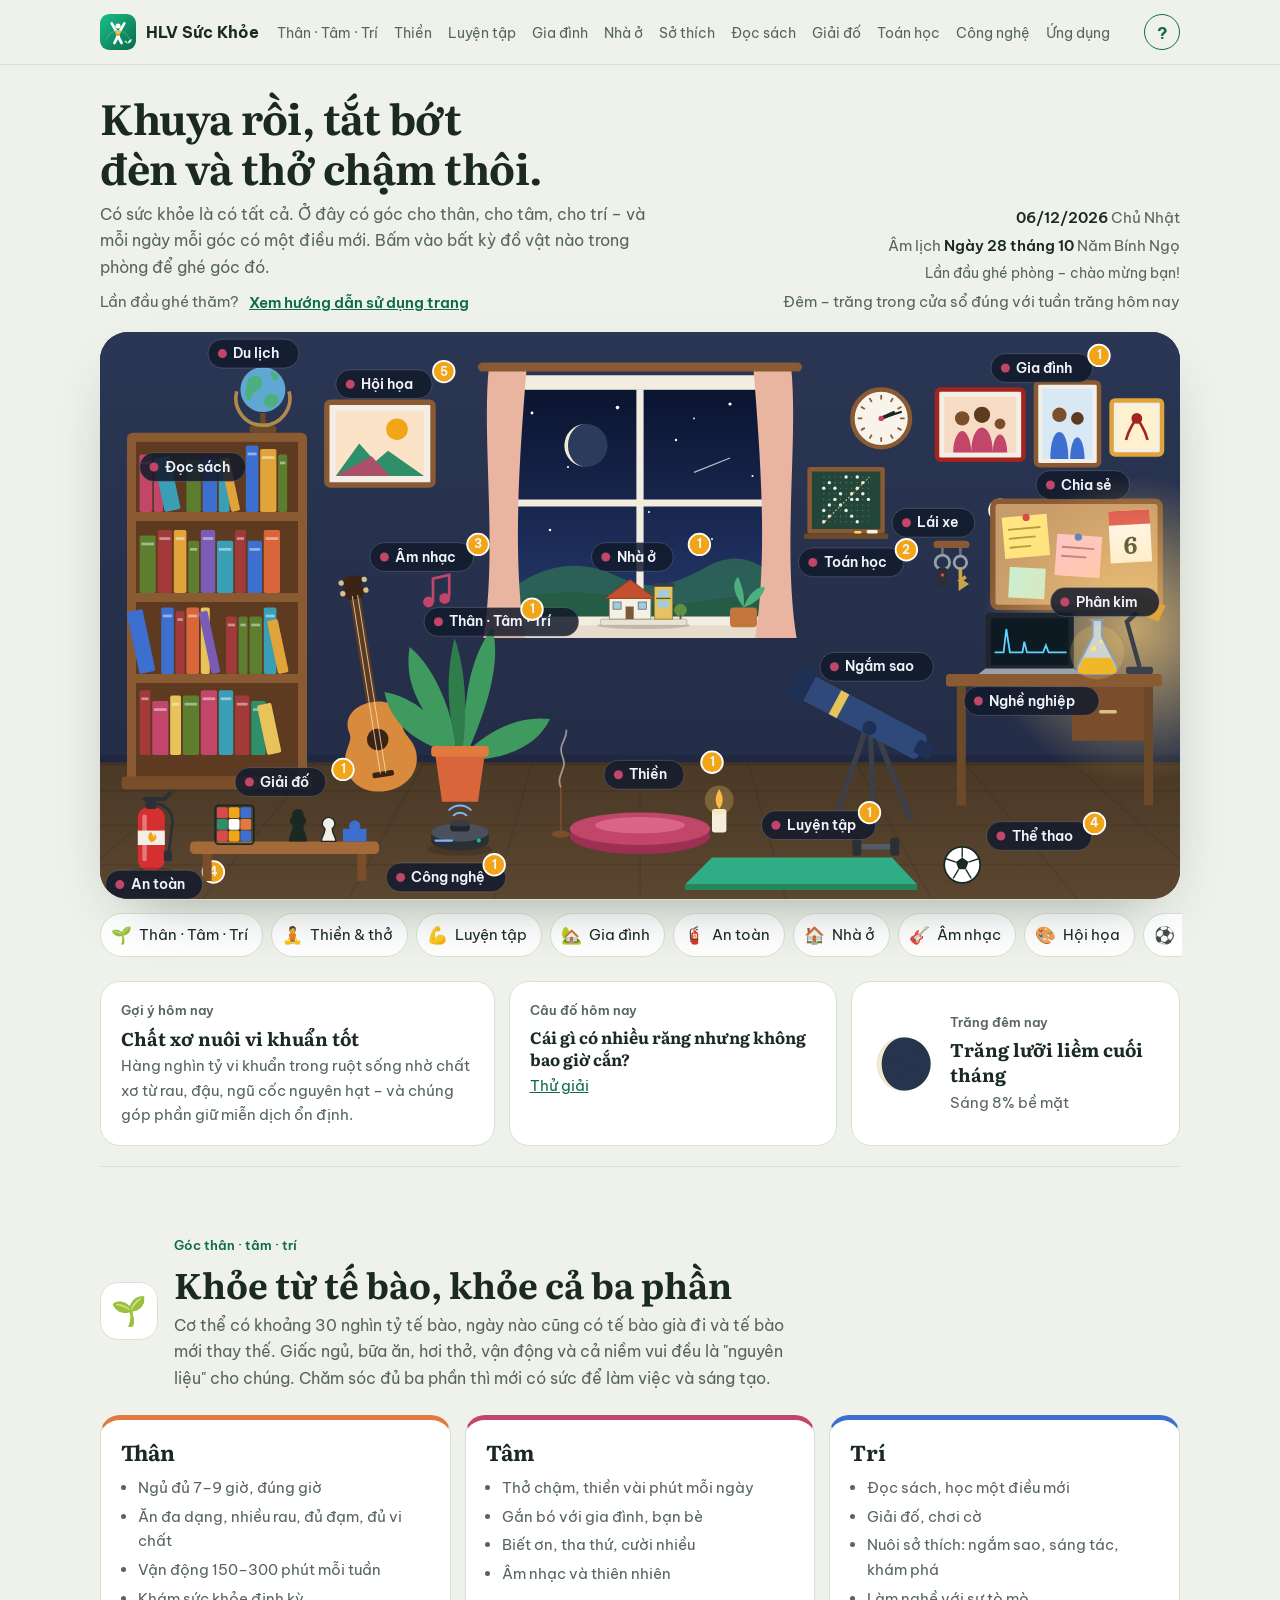
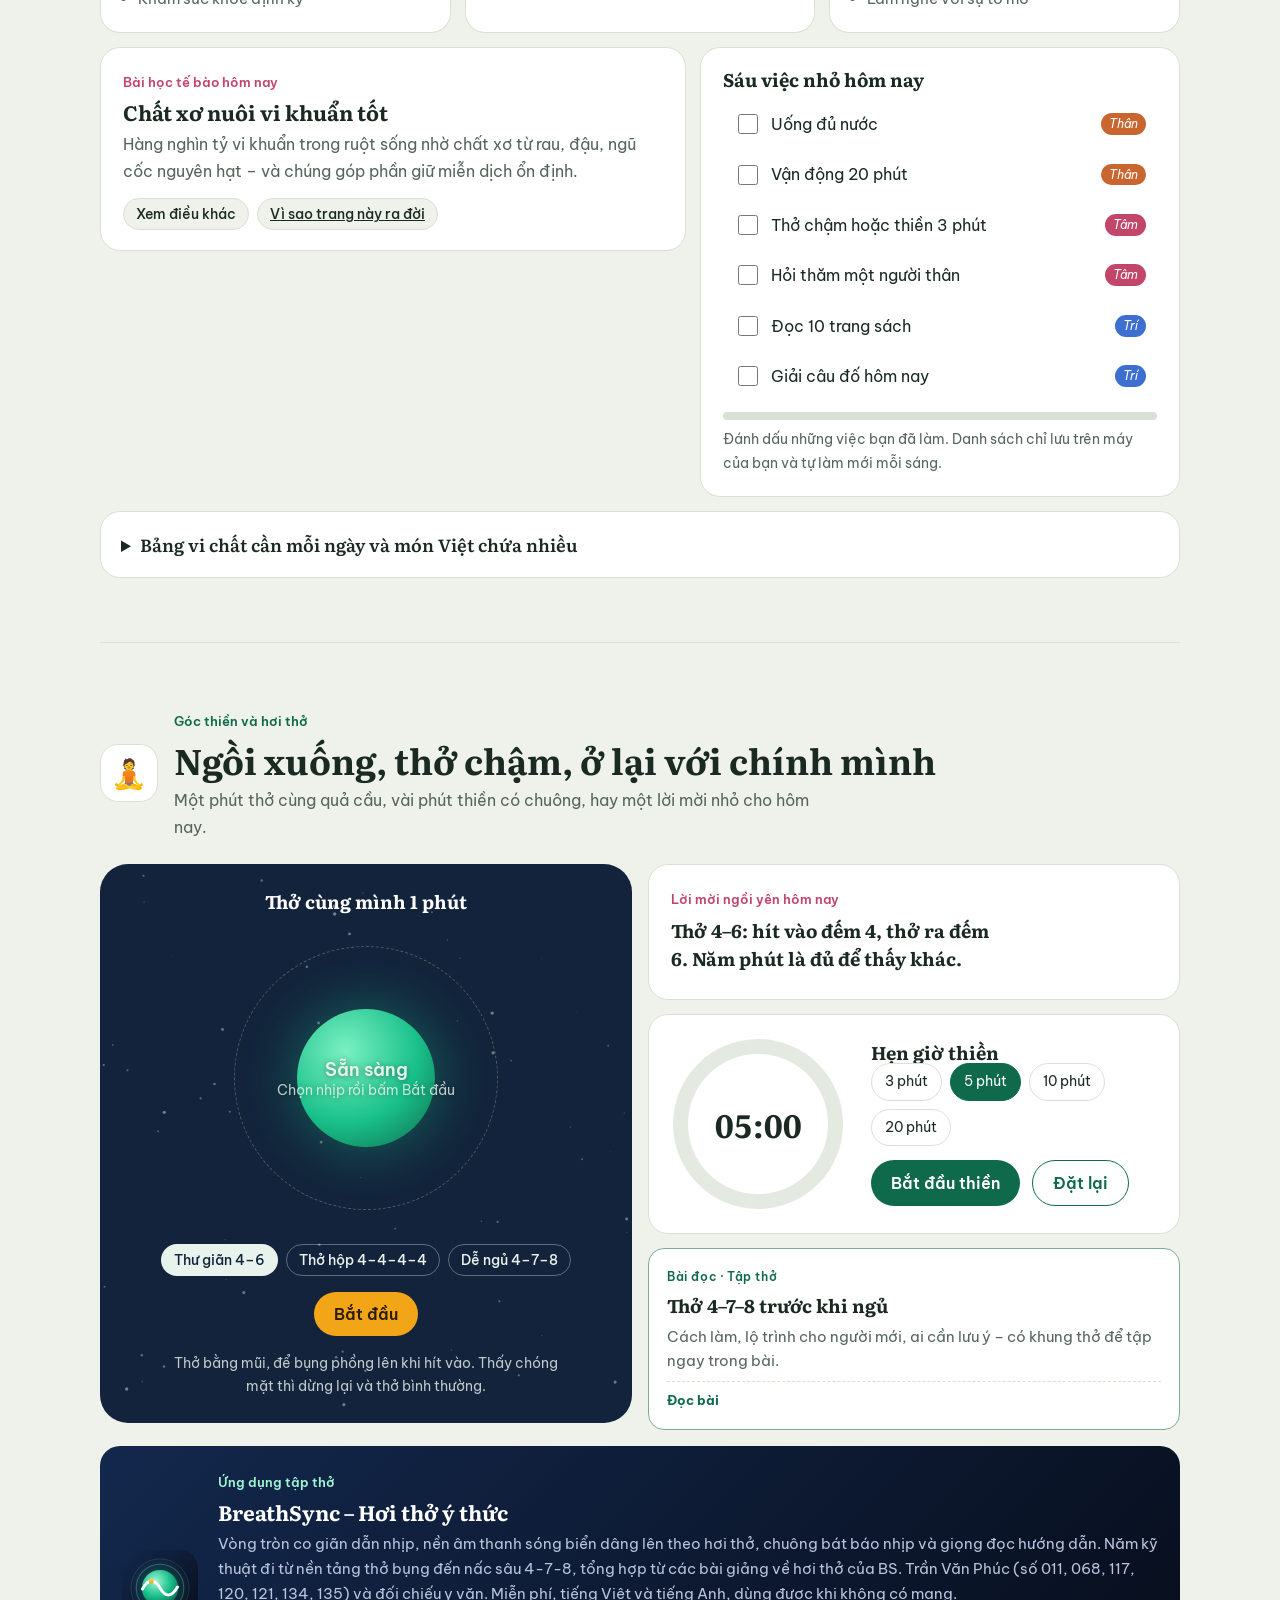
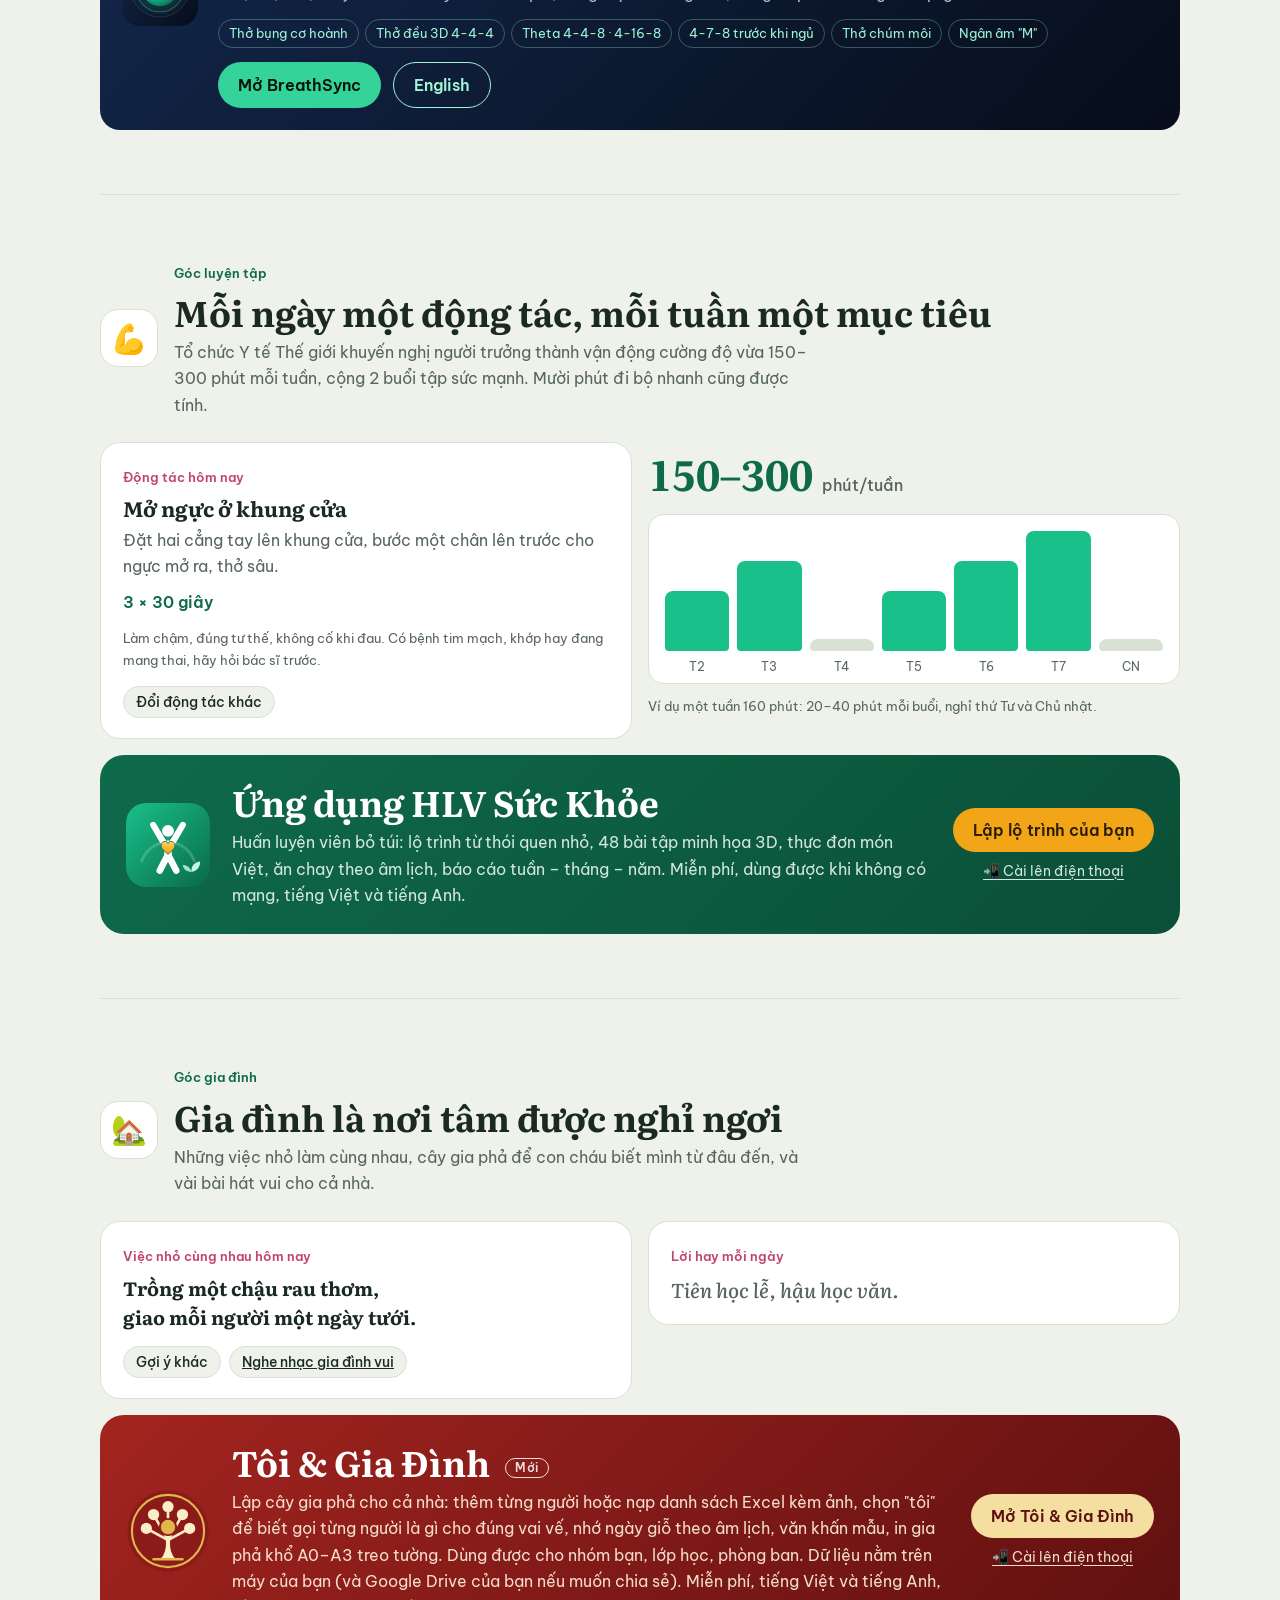
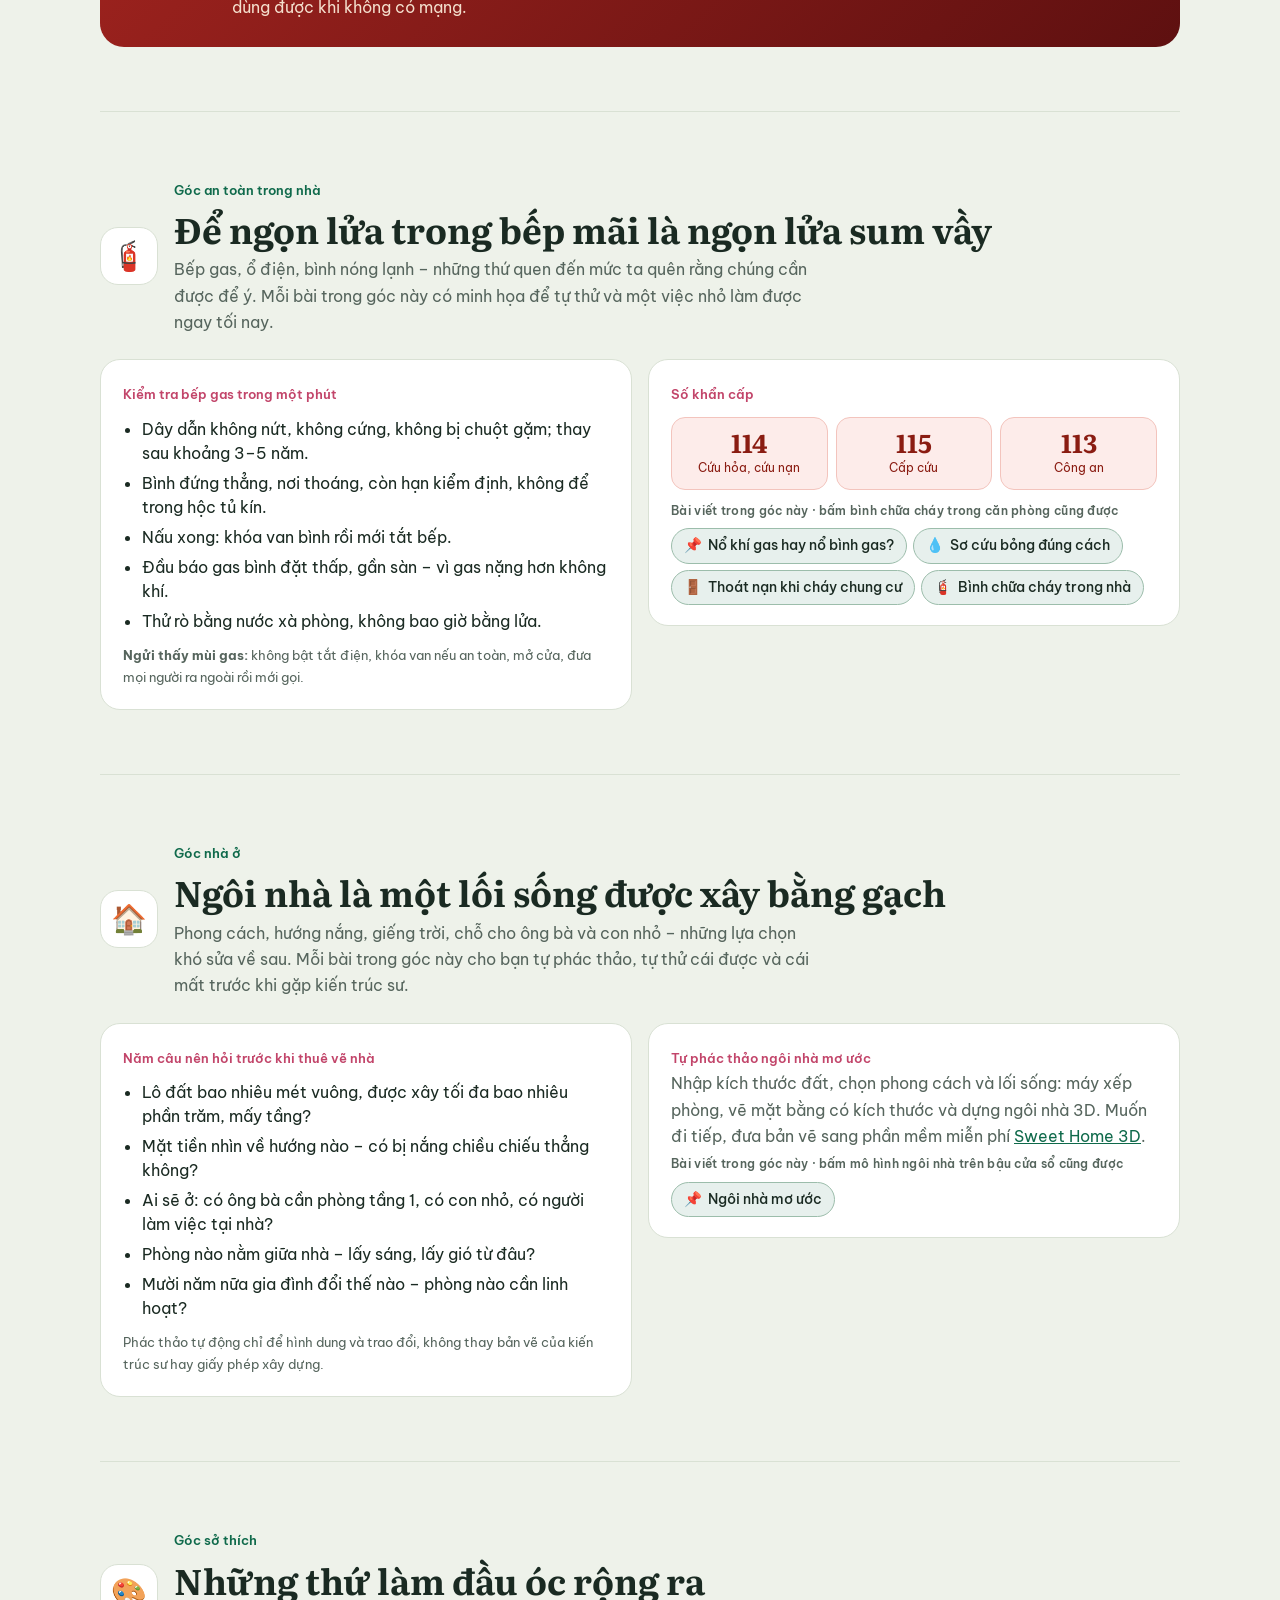
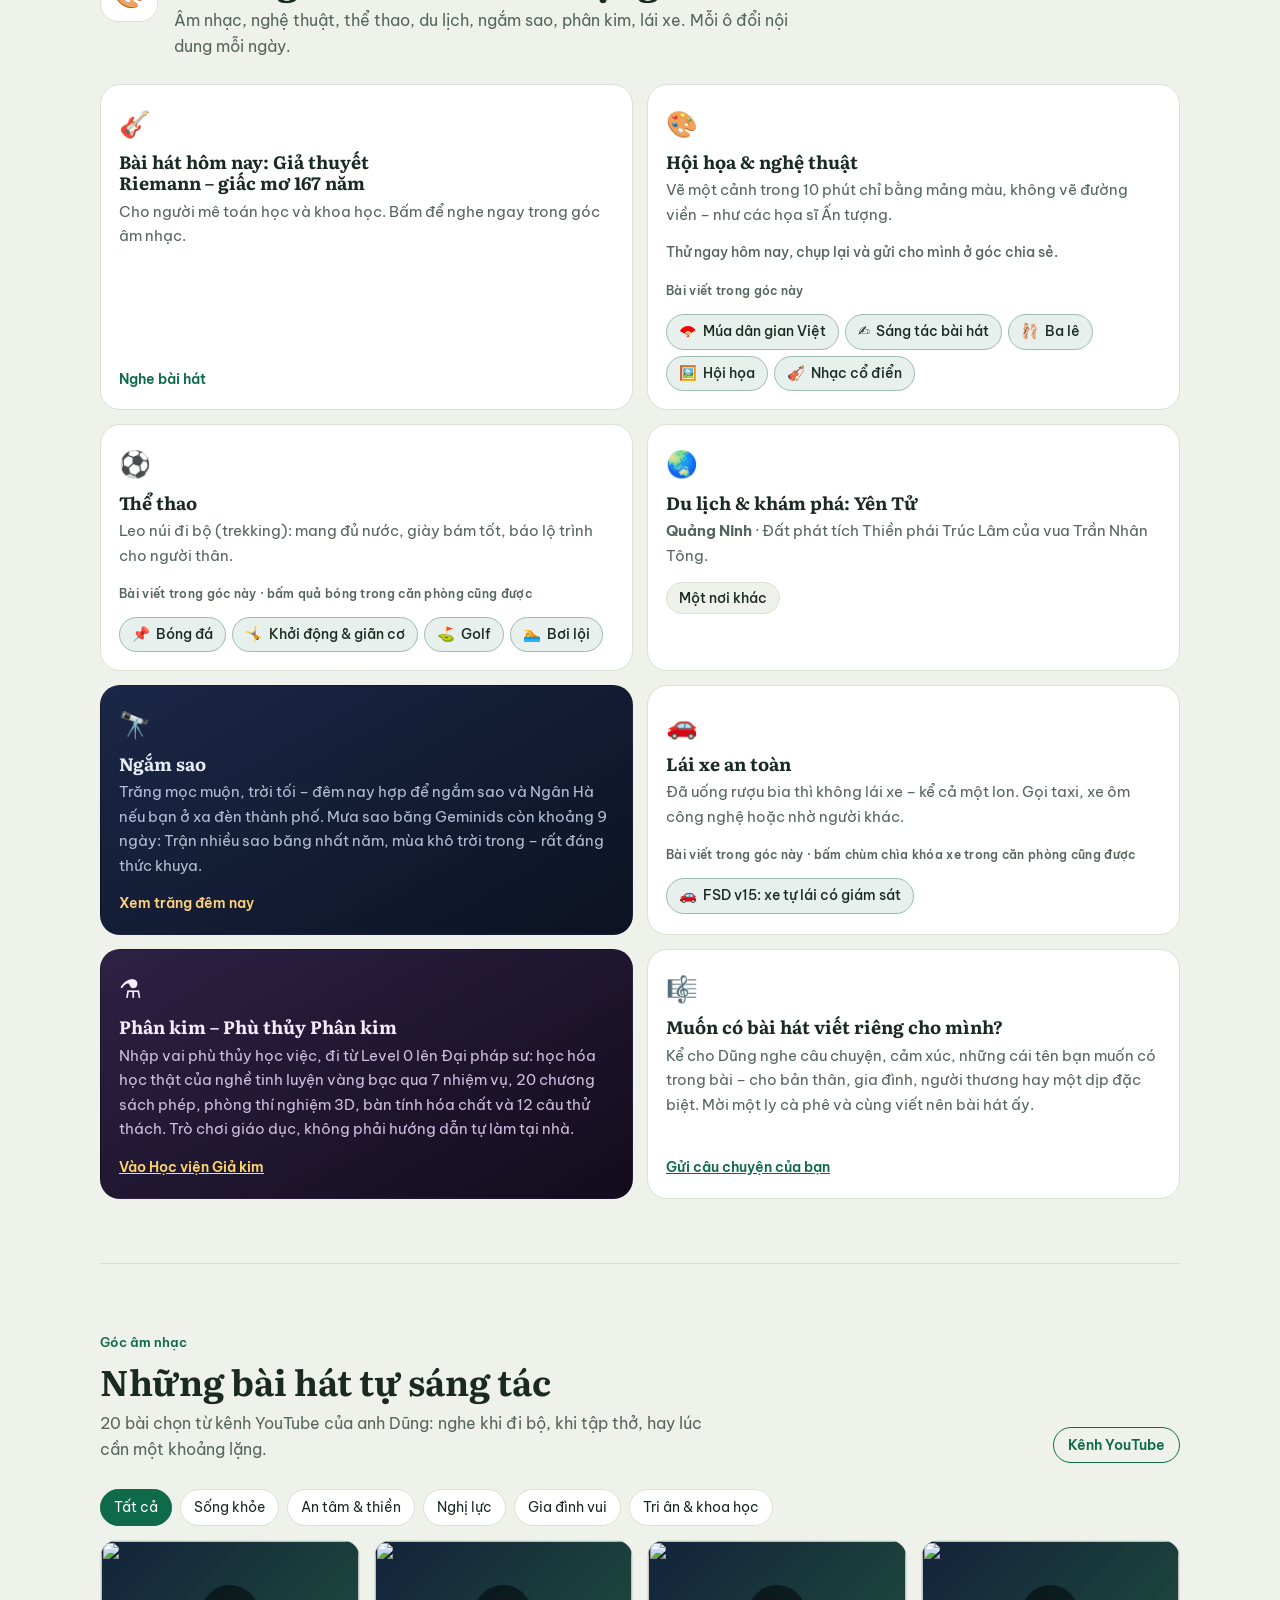
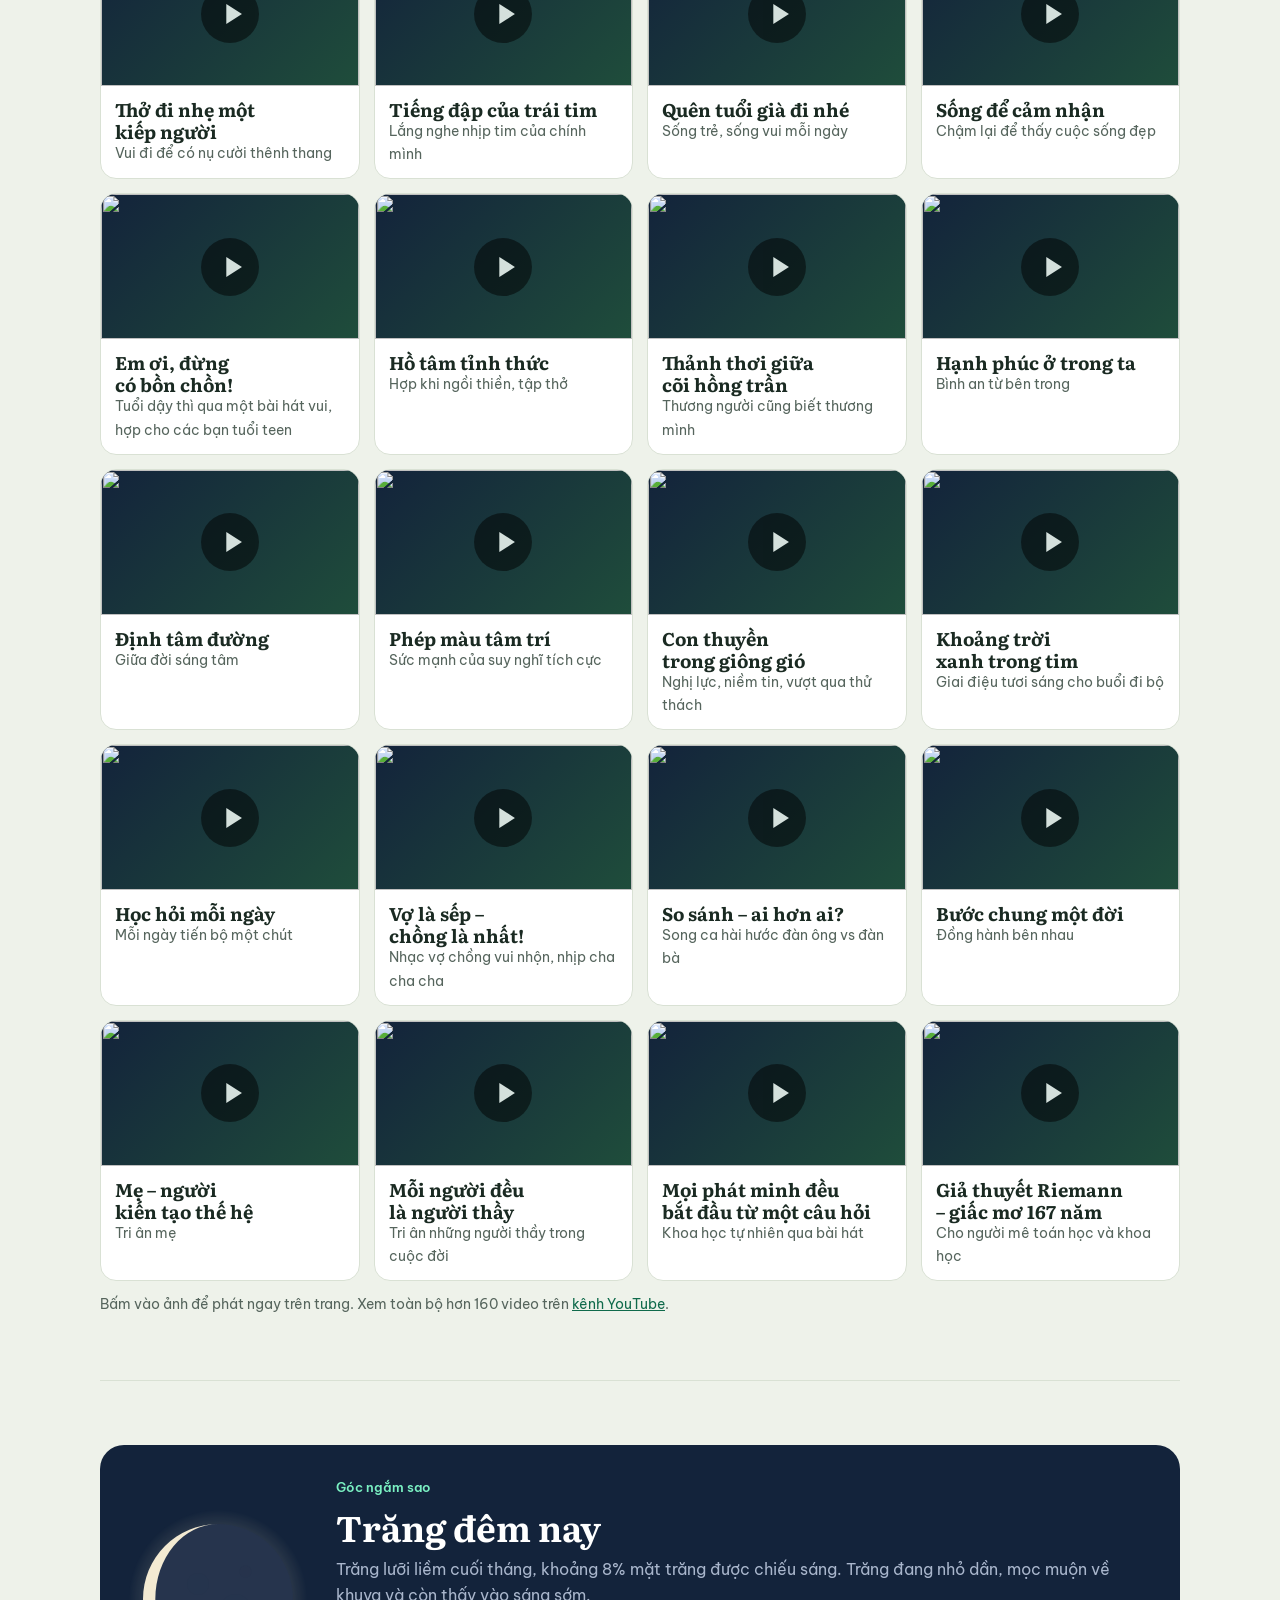
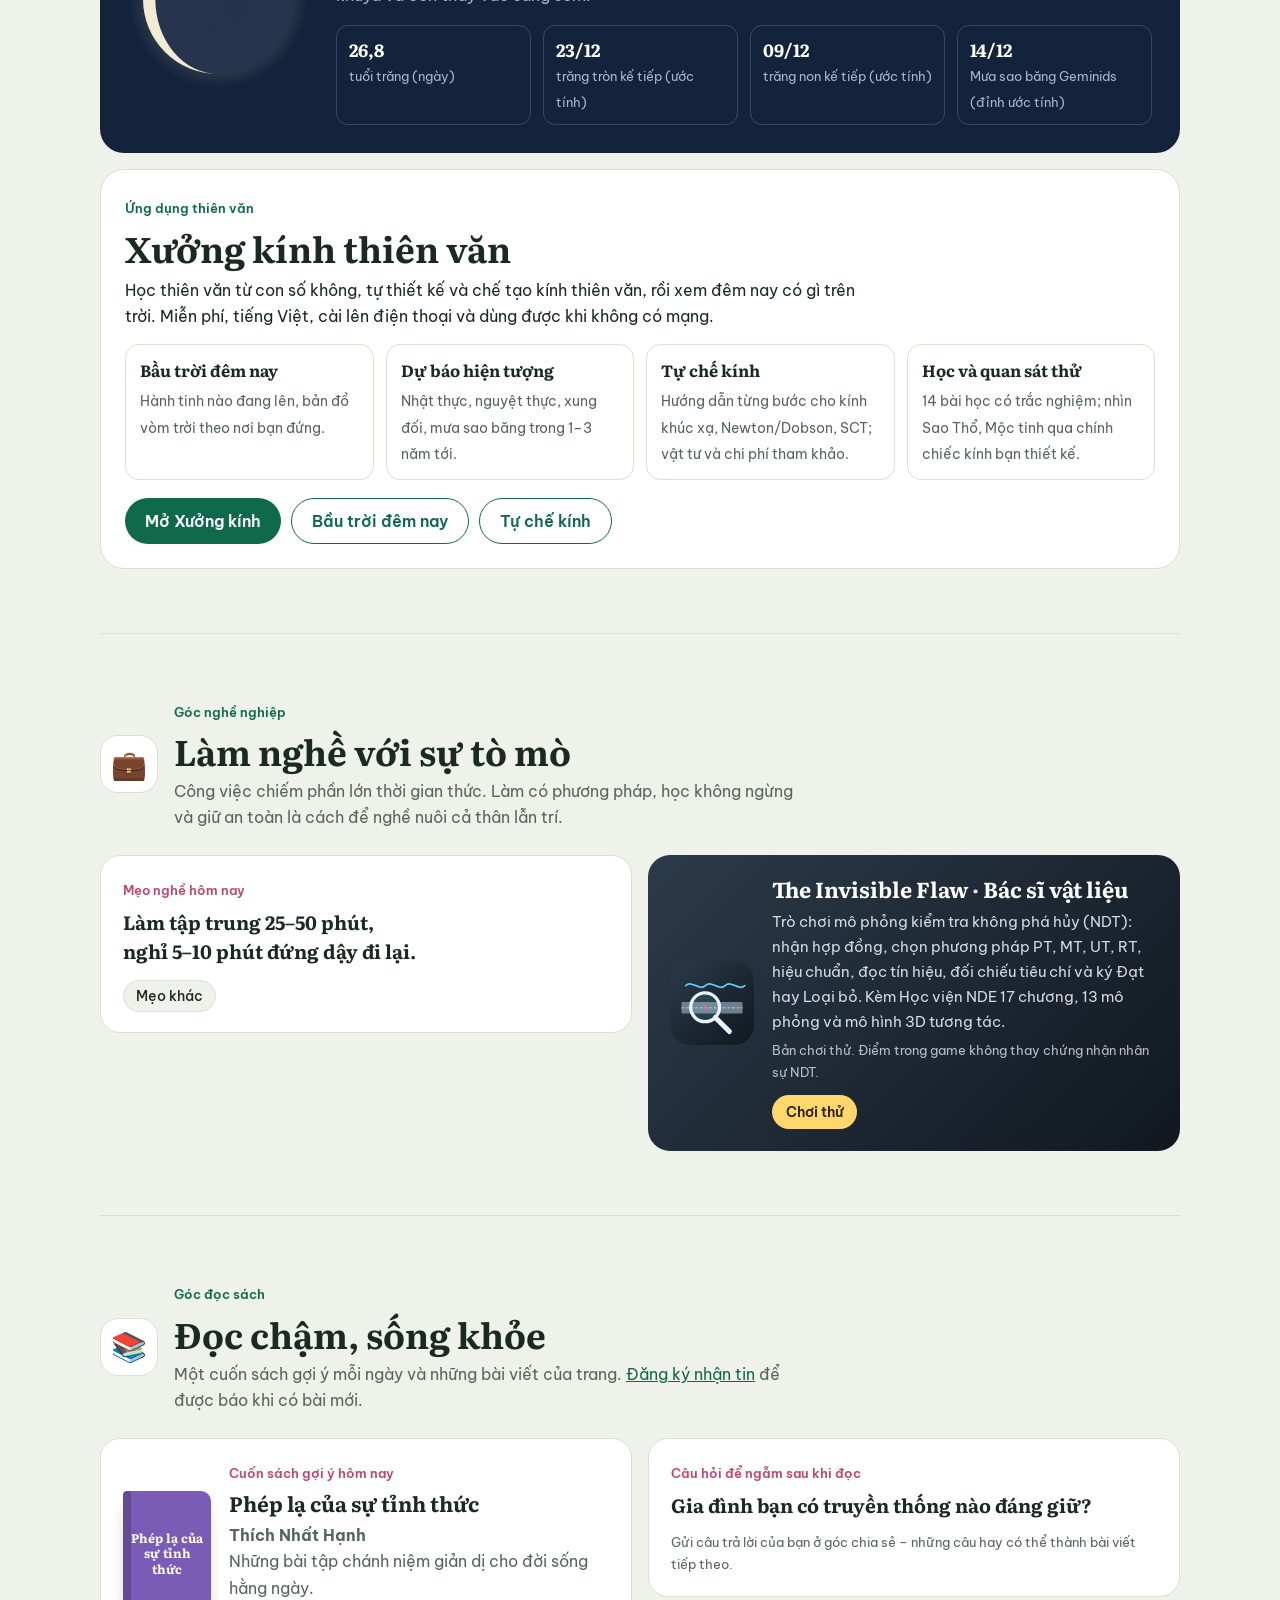
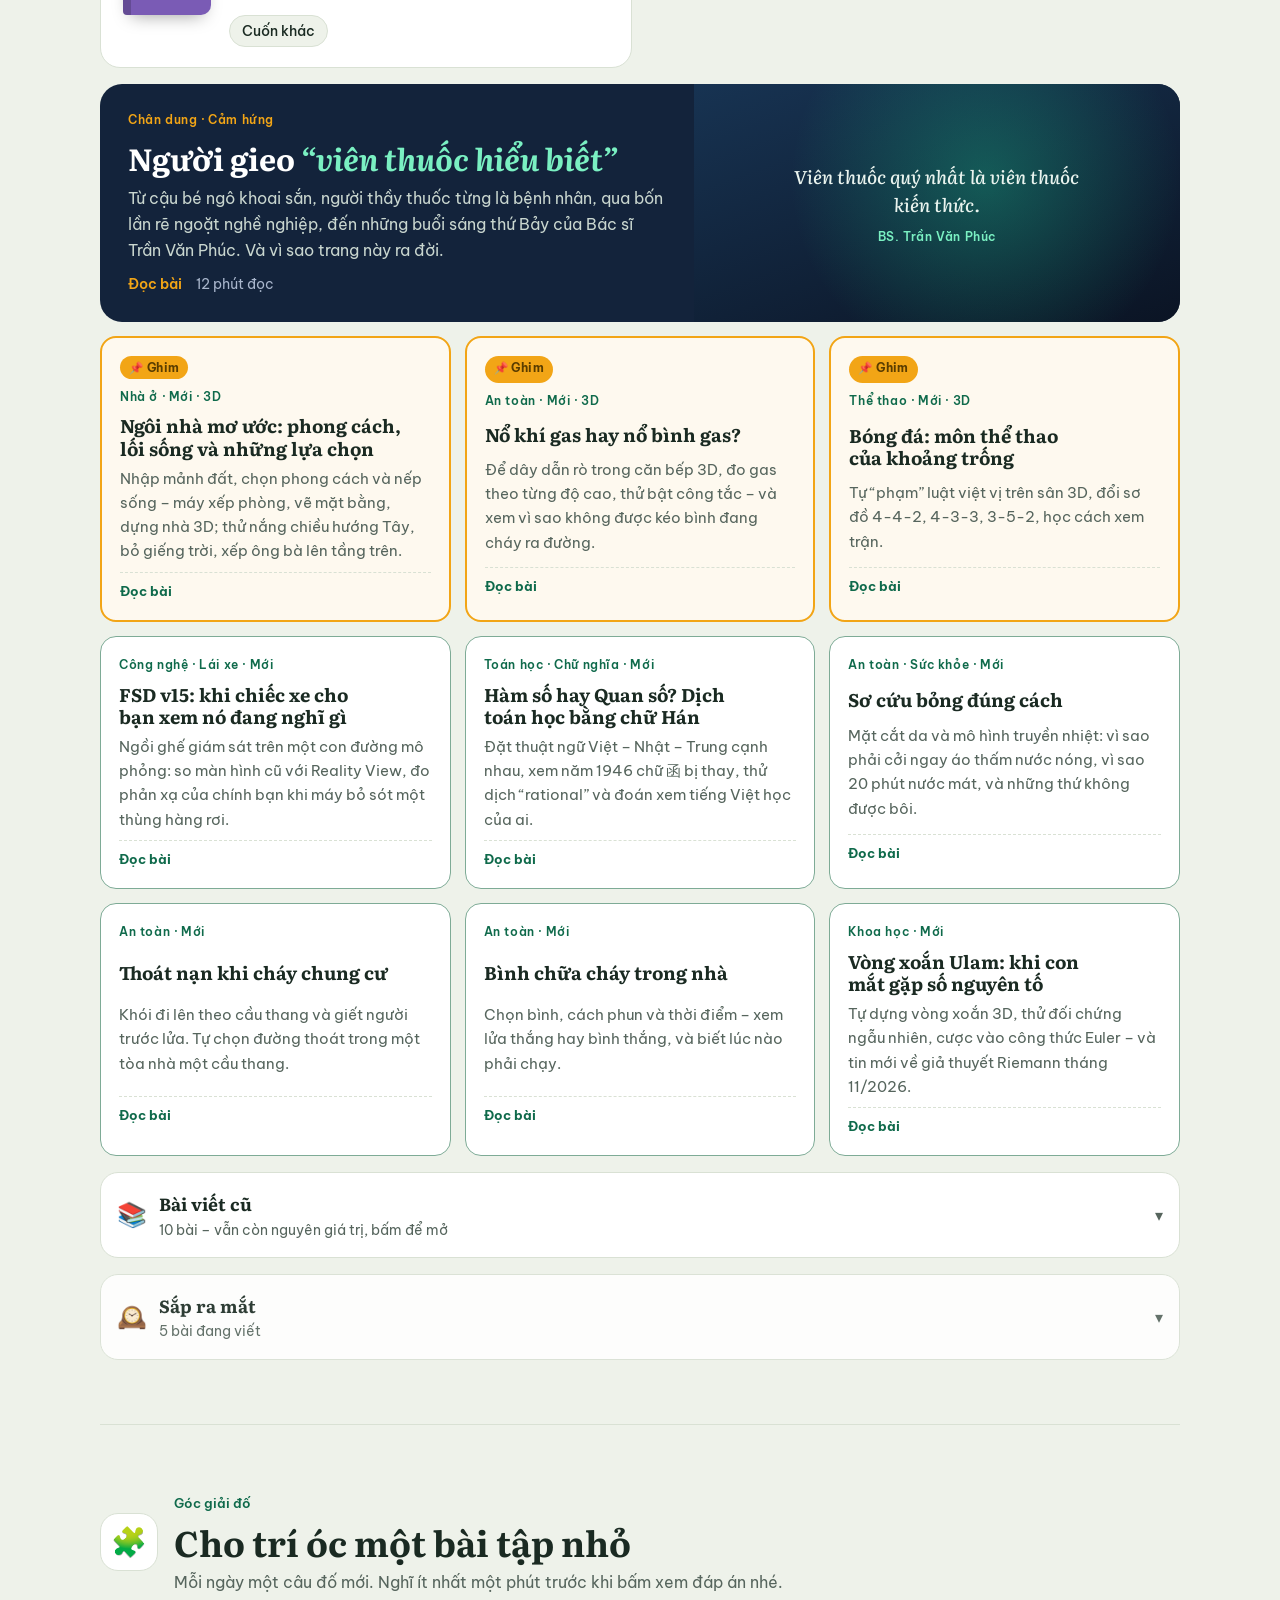
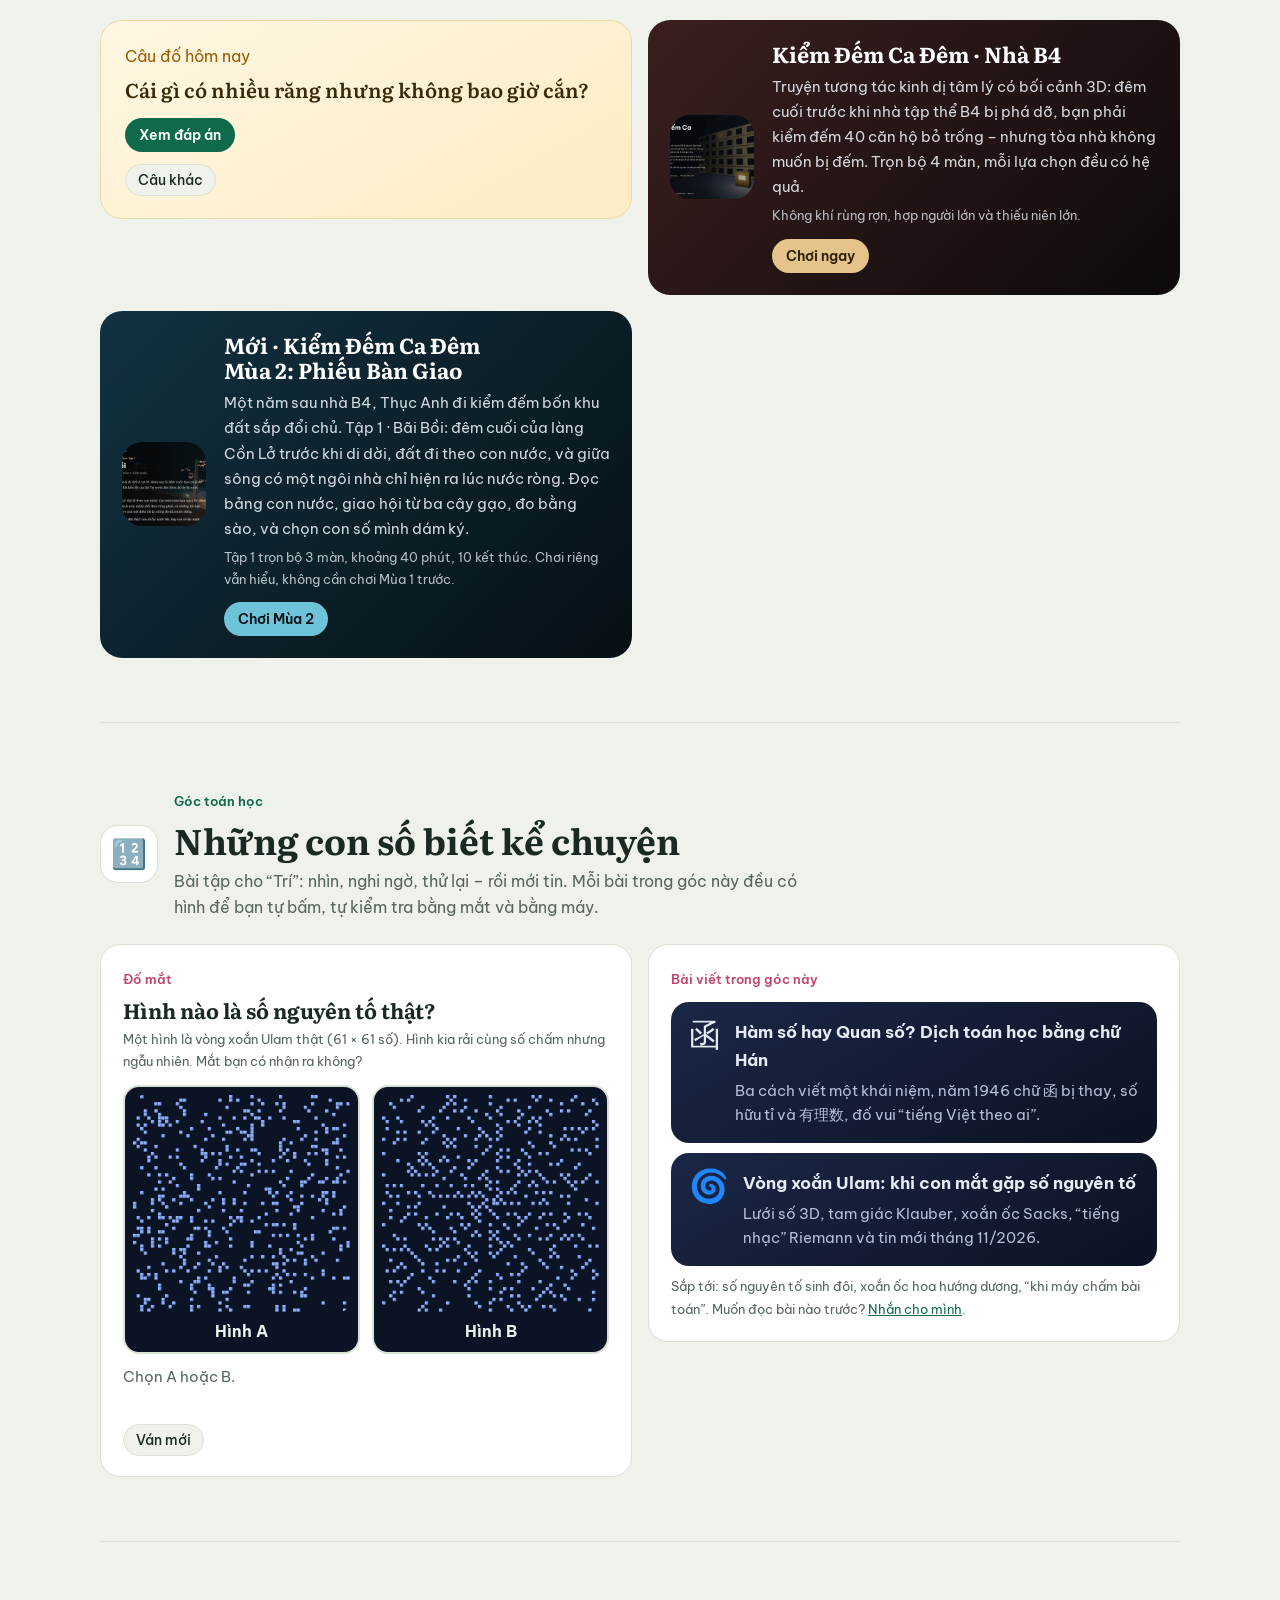
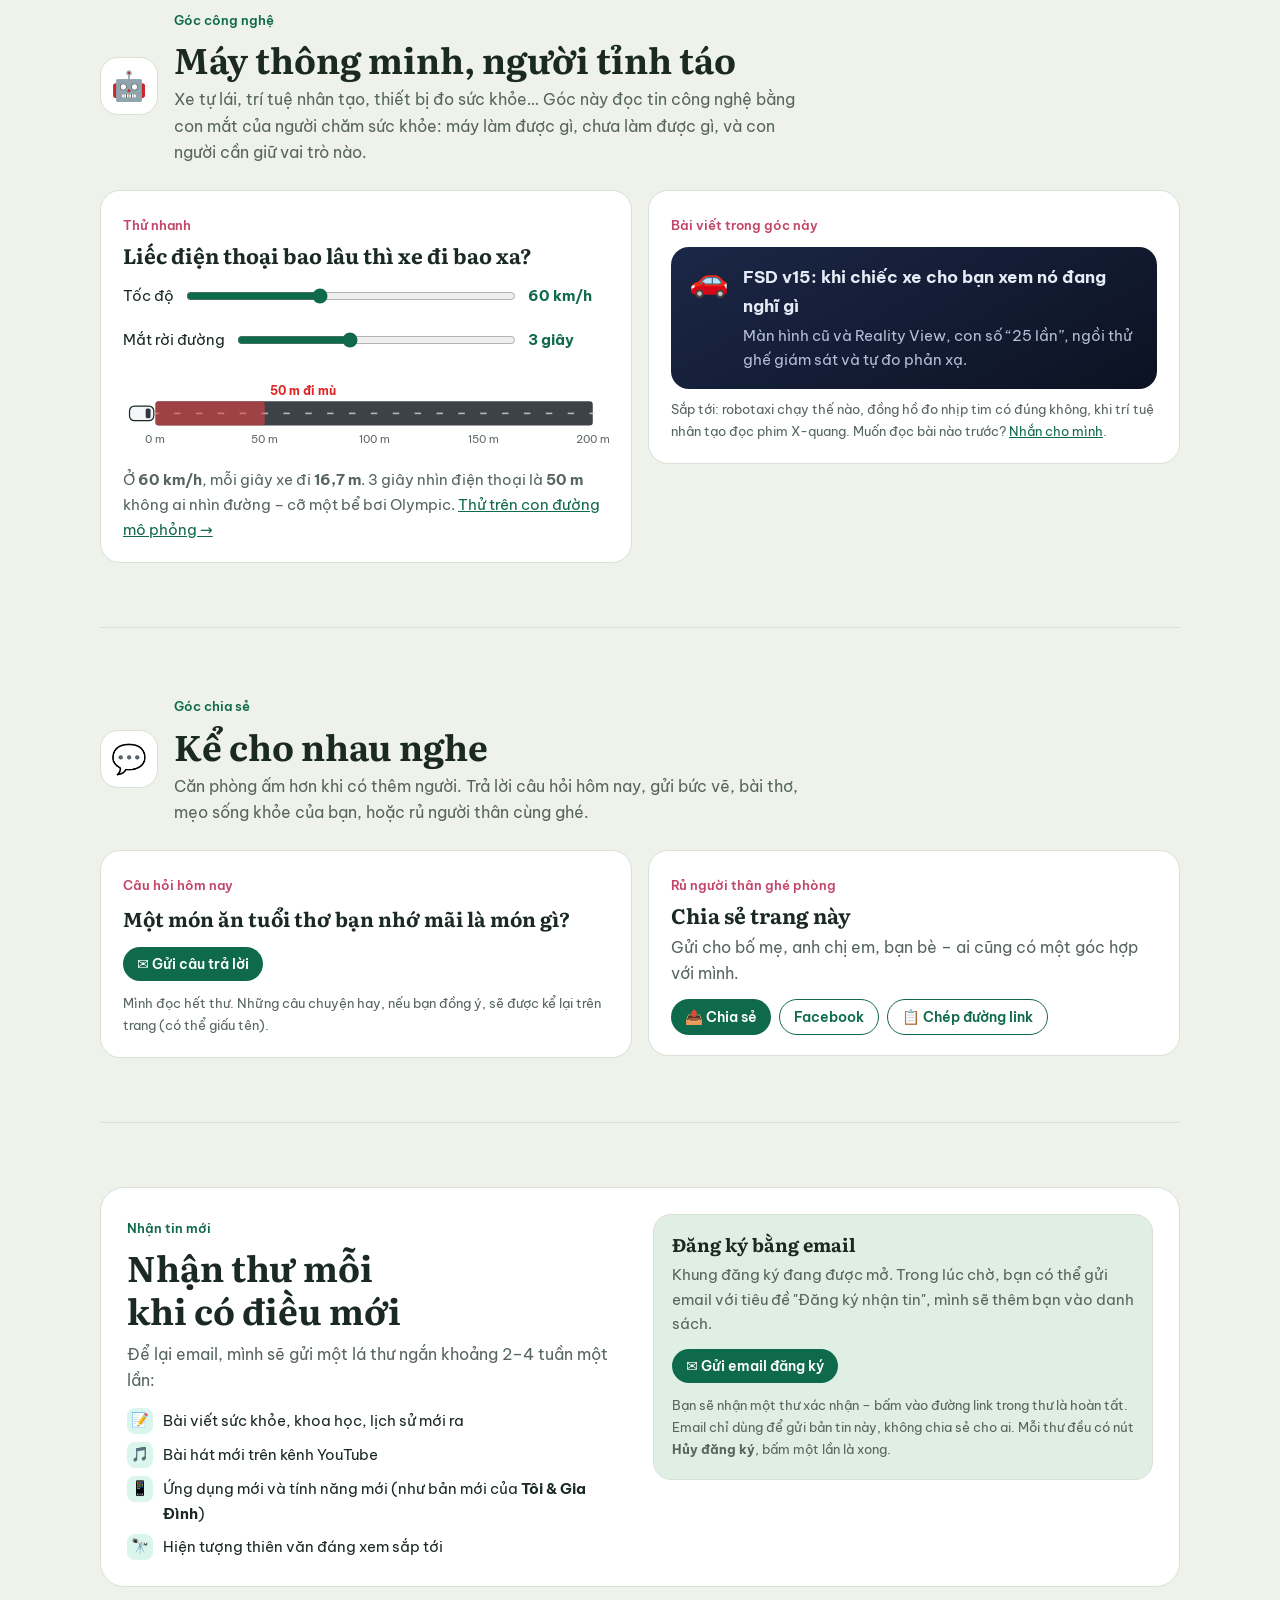
==== commit 4fa5f3ae: "Góc công nghệ mới + bài “FSD v15”, kệ bài viết có ghim và “Bài viết cũ” (bản 2.9.0) - Góc công nghệ " ====
--- a/index.html
+++ b/index.html
@@ -24,7 +24,7 @@
 <link rel="preconnect" href="https://fonts.googleapis.com">
 <link rel="preconnect" href="https://fonts.gstatic.com" crossorigin>
 <link href="https://fonts.googleapis.com/css2?family=Be+Vietnam+Pro:wght@400;500;600;700&family=Literata:ital,opsz,wght@0,7..72,500;0,7..72,700;1,7..72,500&display=swap" rel="stylesheet">
-<link rel="stylesheet" href="css/home.css?v=2.5.0">
+<link rel="stylesheet" href="css/home.css?v=2.9.0">
 <script>/* đặt ánh sáng căn phòng theo giờ trên máy trước khi vẽ, tránh nhấp nháy */
 (function(){var h=new Date().getHours();document.documentElement.dataset.time=h>=5&&h<10?'sang':h>=10&&h<16?'trua':h>=16&&h<19?'chieu':'dem';})();</script>
 </head>
@@ -34,7 +34,7 @@
   <div class="wrap nav">
     <a class="brand" href="#"><img src="img/logo.svg" alt="">HLV Sức Khỏe</a>
     <ul>
-      <li><a href="#goc-than-tam-tri">Thân · Tâm · Trí</a></li><li><a href="#thien">Thiền</a></li><li><a href="#van-dong">Luyện tập</a></li><li><a href="#goc-gia-dinh">Gia đình</a></li><li><a href="#goc-nha-o">Nhà ở</a></li><li><a href="#goc-so-thich">Sở thích</a></li><li><a href="#bai-viet">Đọc sách</a></li><li><a href="#goc-giai-do">Giải đố</a></li><li><a href="#goc-toan-hoc">Toán học</a></li><li><a href="#ung-dung">Ứng dụng</a></li><li><a href="#goc-chia-se">Chia sẻ</a></li>
+      <li><a href="#goc-than-tam-tri">Thân · Tâm · Trí</a></li><li><a href="#thien">Thiền</a></li><li><a href="#van-dong">Luyện tập</a></li><li><a href="#goc-gia-dinh">Gia đình</a></li><li><a href="#goc-nha-o">Nhà ở</a></li><li><a href="#goc-so-thich">Sở thích</a></li><li><a href="#bai-viet">Đọc sách</a></li><li><a href="#goc-giai-do">Giải đố</a></li><li><a href="#goc-toan-hoc">Toán học</a></li><li><a href="#goc-cong-nghe">Công nghệ</a></li><li><a href="#ung-dung">Ứng dụng</a></li><li><a href="#goc-chia-se">Chia sẻ</a></li>
     </ul>
     <a class="btn sm apps-btn" href="#ung-dung">Ứng dụng</a>
     <button class="help-btn" type="button" data-guide aria-label="Hướng dẫn sử dụng trang" title="Hướng dẫn sử dụng">?</button>
@@ -93,6 +93,7 @@
 <rect x="1124" y="76" width="56" height="60" rx="4" fill="#f4efe6" stroke="#e0a43a" stroke-width="5"/><rect x="1130" y="82" width="44" height="48" fill="#fdf1d0"/><path d="M1140 120c4-14 10-22 12-22s8 8 12 22" fill="none" stroke="#a3241f" stroke-width="3"/><circle cx="1152" cy="96" r="6" fill="#a3241f"/></g><g class="lbl" transform="translate(990,40)"><rect x="0" y="-16" height="32" rx="16" width="120"/><circle cx="16" cy="0" r="5"/><text x="28" y="5">Gia đình</text></g></a>
 <a class="spot" href="#goc-toan-hoc" aria-label="Toán học – vòng xoắn Ulam"><g class="obj"><rect x="786" y="150" width="86" height="74" rx="3" fill="#8a5a33"/><rect x="791" y="155" width="76" height="64" fill="#23463a"/><g fill="#f3f0e6"><circle cx="829.0" cy="186.0" r=".6" opacity=".4"/><circle cx="835.2" cy="186.0" r="1.9"/><circle cx="835.2" cy="179.8" r="1.9"/><circle cx="829.0" cy="179.8" r=".6" opacity=".4"/><circle cx="822.8" cy="179.8" r="1.9"/><circle cx="822.8" cy="186.0" r=".6" opacity=".4"/><circle cx="822.8" cy="192.2" r="1.9"/><circle cx="829.0" cy="192.2" r=".6" opacity=".4"/><circle cx="835.2" cy="192.2" r=".6" opacity=".4"/><circle cx="841.4" cy="192.2" r=".6" opacity=".4"/><circle cx="841.4" cy="186.0" r="1.9"/><circle cx="841.4" cy="179.8" r=".6" opacity=".4"/><circle cx="841.4" cy="173.6" r="1.9"/><circle cx="835.2" cy="173.6" r=".6" opacity=".4"/><circle cx="829.0" cy="173.6" r=".6" opacity=".4"/><circle cx="822.8" cy="173.6" r=".6" opacity=".4"/><circle cx="816.6" cy="173.6" r="1.9"/><circle cx="816.6" cy="179.8" r=".6" opacity=".4"/><circle cx="816.6" cy="186.0" r="1.9"/><circle cx="816.6" cy="192.2" r=".6" opacity=".4"/><circle cx="816.6" cy="198.4" r=".6" opacity=".4"/><circle cx="822.8" cy="198.4" r=".6" opacity=".4"/><circle cx="829.0" cy="198.4" r="1.9"/><circle cx="835.2" cy="198.4" r=".6" opacity=".4"/><circle cx="841.4" cy="198.4" r=".6" opacity=".4"/><circle cx="847.6" cy="198.4" r=".6" opacity=".4"/><circle cx="847.6" cy="192.2" r=".6" opacity=".4"/><circle cx="847.6" cy="186.0" r=".6" opacity=".4"/><circle cx="847.6" cy="179.8" r="1.9"/><circle cx="847.6" cy="173.6" r=".6" opacity=".4"/><circle cx="847.6" cy="167.4" r="1.9"/><circle cx="841.4" cy="167.4" r=".6" opacity=".4"/><circle cx="835.2" cy="167.4" r=".6" opacity=".4"/><circle cx="829.0" cy="167.4" r=".6" opacity=".4"/><circle cx="822.8" cy="167.4" r=".6" opacity=".4"/><circle cx="816.6" cy="167.4" r=".6" opacity=".4"/><circle cx="810.4" cy="167.4" r="1.9"/><circle cx="810.4" cy="173.6" r=".6" opacity=".4"/><circle cx="810.4" cy="179.8" r=".6" opacity=".4"/><circle cx="810.4" cy="186.0" r=".6" opacity=".4"/><circle cx="810.4" cy="192.2" r="1.9"/><circle cx="810.4" cy="198.4" r=".6" opacity=".4"/><circle cx="810.4" cy="204.6" r="1.9"/><circle cx="816.6" cy="204.6" r=".6" opacity=".4"/><circle cx="822.8" cy="204.6" r=".6" opacity=".4"/><circle cx="829.0" cy="204.6" r=".6" opacity=".4"/><circle cx="835.2" cy="204.6" r="1.9"/><circle cx="841.4" cy="204.6" r=".6" opacity=".4"/><circle cx="847.6" cy="204.6" r=".6" opacity=".4"/><circle cx="853.8" cy="204.6" r=".6" opacity=".4"/><circle cx="853.8" cy="198.4" r=".6" opacity=".4"/><circle cx="853.8" cy="192.2" r=".6" opacity=".4"/><circle cx="853.8" cy="186.0" r="1.9"/><circle cx="853.8" cy="179.8" r=".6" opacity=".4"/><circle cx="853.8" cy="173.6" r=".6" opacity=".4"/><circle cx="853.8" cy="167.4" r=".6" opacity=".4"/><circle cx="853.8" cy="161.2" r=".6" opacity=".4"/><circle cx="847.6" cy="161.2" r=".6" opacity=".4"/><circle cx="841.4" cy="161.2" r="1.9"/><circle cx="835.2" cy="161.2" r=".6" opacity=".4"/><circle cx="829.0" cy="161.2" r="1.9"/><circle cx="822.8" cy="161.2" r=".6" opacity=".4"/><circle cx="816.6" cy="161.2" r=".6" opacity=".4"/><circle cx="810.4" cy="161.2" r=".6" opacity=".4"/><circle cx="804.2" cy="161.2" r=".6" opacity=".4"/><circle cx="804.2" cy="167.4" r=".6" opacity=".4"/><circle cx="804.2" cy="173.6" r="1.9"/><circle cx="804.2" cy="179.8" r=".6" opacity=".4"/><circle cx="804.2" cy="186.0" r=".6" opacity=".4"/><circle cx="804.2" cy="192.2" r=".6" opacity=".4"/><circle cx="804.2" cy="198.4" r="1.9"/><circle cx="804.2" cy="204.6" r=".6" opacity=".4"/><circle cx="804.2" cy="210.8" r="1.9"/><circle cx="810.4" cy="210.8" r=".6" opacity=".4"/><circle cx="816.6" cy="210.8" r=".6" opacity=".4"/><circle cx="822.8" cy="210.8" r=".6" opacity=".4"/><circle cx="829.0" cy="210.8" r=".6" opacity=".4"/><circle cx="835.2" cy="210.8" r=".6" opacity=".4"/><circle cx="841.4" cy="210.8" r="1.9"/><circle cx="847.6" cy="210.8" r=".6" opacity=".4"/><circle cx="853.8" cy="210.8" r=".6" opacity=".4"/></g><path d="M803 213l52-52" stroke="#ffd166" stroke-width="1.2" stroke-dasharray="2 2" opacity=".8"/><rect x="782" y="224" width="94" height="6" rx="2" fill="#6b4a2a"/><rect x="852" y="220" width="12" height="4" rx="1.5" fill="#f6f1e4"/><rect x="838" y="221" width="8" height="3" rx="1.5" fill="#ffd166"/></g><g class="lbl" transform="translate(776,256)"><rect x="0" y="-16" height="32" rx="16" width="120"/><circle cx="16" cy="0" r="5"/><text x="28" y="5">Toán học</text></g></a>
 <a class="spot" href="#goc-lai-xe" aria-label="Lái xe"><g class="obj"><rect x="926" y="232" width="40" height="8" rx="4" fill="#8a5a33"/><path d="M936 240v8M956 240v8" stroke="#6b6f78" stroke-width="3"/><circle cx="936" cy="256" r="8" fill="none" stroke="#9aa0a8" stroke-width="3"/><rect x="930" y="262" width="12" height="22" rx="4" fill="#2b2f36"/><circle cx="936" cy="270" r="2" fill="#d94a4a"/><circle cx="956" cy="256" r="7" fill="none" stroke="#9aa0a8" stroke-width="3"/><path d="M956 262v22l6-4-6-4 6-4" fill="none" stroke="#c9a54a" stroke-width="4"/></g><g class="lbl" transform="translate(880,212)"><rect x="0" y="-16" height="32" rx="16" width="120"/><circle cx="16" cy="0" r="5"/><text x="28" y="5">Lái xe</text></g></a>
+<a class="spot" href="#goc-cong-nghe" aria-label="Góc công nghệ – robot hút bụi"><g class="obj"><ellipse cx="400" cy="575" rx="36" ry="7" fill="#000" opacity=".15"/><path d="M368 556v10a32 10 0 0 0 64 0v-10z" fill="#2b2f36"/><ellipse cx="400" cy="556" rx="32" ry="10" fill="#4a515c"/><rect x="389" y="546" width="22" height="9" rx="4.5" fill="#22262c"/><ellipse cx="400" cy="546" rx="11" ry="3.5" fill="#363c45"/><path d="M373 565h18" stroke="#7fb6ff" stroke-width="2.5" stroke-linecap="round"/><circle cx="421" cy="565" r="2.2" fill="#19c08a"/><path d="M393 537a10 10 0 0 1 14 0M388 531a17 17 0 0 1 24 0" fill="none" stroke="#7fb6ff" stroke-width="2.2" stroke-linecap="round"/></g><g class="lbl" transform="translate(318,606)"><rect x="0" y="-16" height="32" rx="16" width="120"/><circle cx="16" cy="0" r="5"/><text x="28" y="5">Công nghệ</text></g></a>
 <a class="spot" href="#goc-chia-se" aria-label="Góc chia sẻ"><g class="obj"><rect x="992" y="188" width="186" height="118" rx="6" fill="#c89b6a" stroke="#8a5a33" stroke-width="6"/><g transform="rotate(-5 1030 230)"><rect x="1004" y="204" width="50" height="46" fill="#ffe680"/><path d="M1010 218h36M1010 228h30M1010 238h24" stroke="#b39a3a" stroke-width="2"/></g><g transform="rotate(4 1088 250)"><rect x="1062" y="226" width="50" height="46" fill="#ffc2d1"/><path d="M1068 240h36M1068 250h28" stroke="#b36a7d" stroke-width="2"/></g><g transform="rotate(-3 1146 236)"><rect x="1122" y="198" width="46" height="58" fill="#fff"/><rect x="1122" y="198" width="46" height="16" fill="#d94a4a"/><text id="calDay" x="1145" y="246" text-anchor="middle" font-family="Literata,serif" font-weight="700" font-size="26" fill="#1a2a22">24</text></g><circle cx="1029" cy="206" r="4" fill="#d94a4a"/><circle cx="1087" cy="228" r="4" fill="#3d6fd1"/><rect x="1010" y="262" width="40" height="34" fill="#c8f0d8" transform="rotate(3 1030 279)"/></g><g class="lbl" transform="translate(1040,170)"><rect x="0" y="-16" height="32" rx="16" width="120"/><circle cx="16" cy="0" r="5"/><text x="28" y="5">Chia sẻ</text></g></a>
 <g aria-hidden="true"><circle cx="1150" cy="330" r="170" fill="url(#lampG)" style="opacity:var(--lamp)"/><rect x="1140" y="372" width="30" height="8" rx="3" fill="#3b3f4a"/><path d="M1155 372l-14-50 26-24" fill="none" stroke="#3b3f4a" stroke-width="5"/><path d="M1150 290l34 14-8 18-34-14z" fill="#e0a43a"/><rect x="940" y="380" width="240" height="14" rx="4" fill="#8a5a33"/><rect x="952" y="394" width="10" height="132" fill="#6b4a2a"/><rect x="1160" y="394" width="10" height="132" fill="#6b4a2a"/><rect x="1080" y="394" width="80" height="60" fill="#7a4e2b"/><rect x="1110" y="420" width="20" height="4" rx="2" fill="#d9c08a"/></g>
 <a class="spot" href="#goc-nghe-nghiep" aria-label="Nghề nghiệp"><g class="obj"><rect x="984" y="312" width="98" height="64" rx="5" fill="#1f2630"/><rect x="990" y="318" width="86" height="52" fill="#0d1a22"/><path d="M994 356h10l3-26 4 26h14l2-12 3 12h18l3-8 3 8h20" fill="none" stroke="#5fd3ff" stroke-width="2"/><path d="M976 380h114l-8-6h-98z" fill="#9aa3ad"/></g><g class="lbl" transform="translate(960,410)"><rect x="0" y="-16" height="32" rx="16" width="120"/><circle cx="16" cy="0" r="5"/><text x="28" y="5">Nghề nghiệp</text></g></a>
@@ -107,7 +108,7 @@
 </svg>
     </div>
     <nav class="corners" aria-label="Đi tới các góc">
-      <a href="#goc-than-tam-tri"><span>🌱</span>Thân · Tâm · Trí</a><a href="#thien"><span>🧘</span>Thiền &amp; thở</a><a href="#van-dong"><span>💪</span>Luyện tập</a><a href="#goc-gia-dinh"><span>🏡</span>Gia đình</a><a href="#goc-an-toan"><span>🧯</span>An toàn</a><a href="#goc-nha-o"><span>🏠</span>Nhà ở</a><a href="#am-nhac"><span>🎸</span>Âm nhạc</a><a href="#goc-nghe-thuat"><span>🎨</span>Hội họa</a><a href="#goc-the-thao"><span>⚽</span>Thể thao</a><a href="#goc-du-lich"><span>🌏</span>Du lịch</a><a href="#bau-troi"><span>🔭</span>Ngắm sao</a><a href="#goc-phan-kim"><span>⚗️</span>Phân kim</a><a href="#goc-lai-xe"><span>🚗</span>Lái xe</a><a href="#goc-nghe-nghiep"><span>💼</span>Nghề nghiệp</a><a href="#bai-viet"><span>📚</span>Đọc sách</a><a href="#goc-giai-do"><span>🧩</span>Giải đố</a><a href="#goc-toan-hoc"><span>🔢</span>Toán học</a><a href="#goc-chia-se"><span>💬</span>Chia sẻ</a>
+      <a href="#goc-than-tam-tri"><span>🌱</span>Thân · Tâm · Trí</a><a href="#thien"><span>🧘</span>Thiền &amp; thở</a><a href="#van-dong"><span>💪</span>Luyện tập</a><a href="#goc-gia-dinh"><span>🏡</span>Gia đình</a><a href="#goc-an-toan"><span>🧯</span>An toàn</a><a href="#goc-nha-o"><span>🏠</span>Nhà ở</a><a href="#am-nhac"><span>🎸</span>Âm nhạc</a><a href="#goc-nghe-thuat"><span>🎨</span>Hội họa</a><a href="#goc-the-thao"><span>⚽</span>Thể thao</a><a href="#goc-du-lich"><span>🌏</span>Du lịch</a><a href="#bau-troi"><span>🔭</span>Ngắm sao</a><a href="#goc-phan-kim"><span>⚗️</span>Phân kim</a><a href="#goc-lai-xe"><span>🚗</span>Lái xe</a><a href="#goc-nghe-nghiep"><span>💼</span>Nghề nghiệp</a><a href="#bai-viet"><span>📚</span>Đọc sách</a><a href="#goc-giai-do"><span>🧩</span>Giải đố</a><a href="#goc-toan-hoc"><span>🔢</span>Toán học</a><a href="#goc-cong-nghe"><span>🤖</span>Công nghệ</a><a href="#goc-chia-se"><span>💬</span>Chia sẻ</a>
     </nav>
     <div class="board" aria-label="Bảng tin hôm nay">
       <div><div class="k">Gợi ý hôm nay</div><div class="v" id="bTipT">–</div><div class="s" id="bTip">–</div></div>
@@ -288,7 +289,7 @@
       <div class="hb w2" id="goc-the-thao"><span class="ic" aria-hidden="true">⚽</span><h3>Thể thao</h3><p id="sportP">–</p><span class="hb-k">Bài viết trong góc này · bấm quả bóng trong căn phòng cũng được</span><ul class="hb-posts" data-posts="goc-the-thao"><li><a href="bai-viet/khoi-dong-va-gian-co-dung-cach.html">🤸 Khởi động &amp; giãn cơ</a></li><li><a href="bai-viet/bong-da-cho-nguoi-moi.html">⚽ Bóng đá</a></li><li><a href="bai-viet/golf-cho-nguoi-moi.html">⛳ Golf</a></li><li><a href="bai-viet/boi-loi-cho-nguoi-moi.html">🏊 Bơi lội</a></li></ul></div>
       <div class="hb w2" id="goc-du-lich"><span class="ic" aria-hidden="true">🌏</span><h3>Du lịch &amp; khám phá: <span id="trT">–</span></h3><p><b id="trW">–</b> · <span id="trP">–</span></p><button class="mini" type="button" data-next="travel" style="align-self:start;margin-top:8px">Một nơi khác</button></div>
       <a class="hb dark w2" href="#bau-troi"><span class="ic" aria-hidden="true">🔭</span><h3>Ngắm sao</h3><p id="skyP">–</p><span class="go">Xem trăng đêm nay</span></a>
-      <div class="hb w2" id="goc-lai-xe"><span class="ic" aria-hidden="true">🚗</span><h3>Lái xe an toàn</h3><p id="driveP">–</p></div>
+      <div class="hb w2" id="goc-lai-xe"><span class="ic" aria-hidden="true">🚗</span><h3>Lái xe an toàn</h3><p id="driveP">–</p><span class="hb-k">Bài viết trong góc này · bấm chùm chìa khóa xe trong căn phòng cũng được</span><ul class="hb-posts" data-posts="goc-lai-xe"><li><a href="bai-viet/fsd-v15-xe-tu-lai-co-giam-sat.html">🚗 FSD v15: xe tự lái có giám sát</a></li></ul></div>
       <div class="hb gold w2" id="goc-phan-kim"><span class="ic" aria-hidden="true">⚗️</span><h3>Phân kim – Phù thủy Phân kim</h3><p>Nhập vai phù thủy học việc, đi từ Level 0 lên Đại pháp sư: học hóa học thật của nghề tinh luyện vàng bạc qua 7 nhiệm vụ, 20 chương sách phép, phòng thí nghiệm 3D, bàn tính hóa chất và 12 câu thử thách. Trò chơi giáo dục, không phải hướng dẫn tự làm tại nhà.</p><span class="go"><a href="https://phankim.hlvsuckhoe.com/" style="color:inherit">Vào Học viện Giả kim</a></span></div>
       <div class="hb w2"><span class="ic" aria-hidden="true">🎼</span><h3>Muốn có bài hát viết riêng cho mình?</h3><p>Kể cho Dũng nghe câu chuyện, cảm xúc, những cái tên bạn muốn có trong bài – cho bản thân, gia đình, người thương hay một dịp đặc biệt. Mời một ly cà phê và cùng viết nên bài hát ấy.</p><span class="go"><a href="mailto:nddzungx@gmail.com?subject=Bài%20hát%20cho%20riêng%20tôi" style="color:inherit">Gửi câu chuyện của bạn</a></span></div>
     </div>
@@ -383,7 +384,10 @@
       </div>
       <div class="art" aria-hidden="true"><blockquote>Viên thuốc quý nhất là viên thuốc kiến thức.<span>BS. Trần Văn Phúc</span></blockquote></div>
     </a>
-    <div class="posts">
+    <!-- KỆ BÀI VIẾT: thẻ mới nhất đặt ĐẦU danh sách. js/post-shelf.js tự đưa bài ghim (pin: true trong js/posts.js) lên đầu,
+         giữ HLV_SHOW bài mới, phần còn lại vào khung gập "Bài viết cũ". Không xóa bài cũ. -->
+    <div class="posts" data-shelf>
+      <a class="post live" href="bai-viet/fsd-v15-xe-tu-lai-co-giam-sat.html"><span class="cat-l">Công nghệ · Lái xe · Mới</span><h3>FSD v15: khi chiếc xe cho bạn xem nó đang nghĩ gì</h3><p>Ngồi ghế giám sát trên một con đường mô phỏng: so màn hình cũ với Reality View, đo phản xạ của chính bạn khi máy bỏ sót một thùng hàng rơi.</p><span class="soon"><b style="color:var(--forest)">Đọc bài</b> <span data-post-stats="fsd-v15-xe-tu-lai-co-giam-sat"></span></span></a>
       <a class="post live" href="bai-viet/ham-so-hay-quan-so.html"><span class="cat-l">Toán học · Chữ nghĩa · Mới</span><h3>Hàm số hay Quan số? Dịch toán học bằng chữ Hán</h3><p>Đặt thuật ngữ Việt – Nhật – Trung cạnh nhau, xem năm 1946 chữ 函 bị thay, thử dịch “rational” và đoán xem tiếng Việt học của ai.</p><span class="soon"><b style="color:var(--forest)">Đọc bài</b> <span data-post-stats="ham-so-hay-quan-so"></span></span></a>
       <a class="post live" href="bai-viet/so-cuu-bong-dung-cach.html"><span class="cat-l">An toàn · Sức khỏe · Mới</span><h3>Sơ cứu bỏng đúng cách</h3><p>Mặt cắt da và mô hình truyền nhiệt: vì sao phải cởi ngay áo thấm nước nóng, vì sao 20 phút nước mát, và những thứ không được bôi.</p><span class="soon"><b style="color:var(--forest)">Đọc bài</b> <span data-post-stats="so-cuu-bong-dung-cach"></span></span></a>
       <a class="post live" href="bai-viet/thoat-nan-chay-chung-cu.html"><span class="cat-l">An toàn · Mới</span><h3>Thoát nạn khi cháy chung cư</h3><p>Khói đi lên theo cầu thang và giết người trước lửa. Tự chọn đường thoát trong một tòa nhà một cầu thang.</p><span class="soon"><b style="color:var(--forest)">Đọc bài</b> <span data-post-stats="thoat-nan-chay-chung-cu"></span></span></a>
@@ -446,6 +450,26 @@
         <a class="th-feat" href="bai-viet/vong-xoan-ulam-so-nguyen-to.html"><span class="th-ic" aria-hidden="true">🌀</span><span><b>Vòng xoắn Ulam: khi con mắt gặp số nguyên tố</b><span>Lưới số 3D, tam giác Klauber, xoắn ốc Sacks, “tiếng nhạc” Riemann và tin mới tháng 11/2026.</span><span data-post-stats="vong-xoan-ulam-so-nguyen-to"></span></span></a>
         <!-- Khi góc có từ hai bài: thêm <ul class="hb-posts" data-posts="goc-toan-hoc"></ul> để tự liệt kê theo js/posts.js -->
         <p class="fine" style="margin-top:10px">Sắp tới: số nguyên tố sinh đôi, xoắn ốc hoa hướng dương, “khi máy chấm bài toán”. Muốn đọc bài nào trước? <a href="mailto:lienhe@hlvsuckhoe.com?subject=G%C3%B3c%20to%C3%A1n%20h%E1%BB%8Dc">Nhắn cho mình</a>.</p>
+      </div>
+    </div>
+  </section>
+
+  <!-- ===== GÓC CÔNG NGHỆ (2.9.0) – đồ vật: robot hút bụi trên sàn. Bài thuộc góc: spots 'goc-cong-nghe' trong js/posts.js ===== -->
+  <section id="goc-cong-nghe" aria-labelledby="h-cn">
+    <div class="goc-h"><span class="ic" aria-hidden="true">🤖</span><div><span class="tag">Góc công nghệ</span><h2 id="h-cn">Máy thông minh, người tỉnh táo</h2><p>Xe tự lái, trí tuệ nhân tạo, thiết bị đo sức khỏe… Góc này đọc tin công nghệ bằng con mắt của người chăm sức khỏe: máy làm được gì, chưa làm được gì, và con người cần giữ vai trò nào.</p></div></div>
+    <div class="two">
+      <div class="today-card cn-game">
+        <span class="when">Thử nhanh</span>
+        <h3>Liếc điện thoại bao lâu thì xe đi bao xa?</h3>
+        <div class="cn-in"><label>Tốc độ <input type="range" id="cnV" min="20" max="120" step="10" value="60"> <output id="cnVo">60 km/h</output></label><label>Mắt rời đường <input type="range" id="cnT" min="1" max="6" step="0.5" value="3"> <output id="cnTo">3 giây</output></label></div>
+        <svg id="cnSvg" viewBox="0 0 600 120" role="img" aria-label="Quãng đường xe đi trong lúc mắt rời đường"></svg>
+        <p class="cn-res" id="cnRes" aria-live="polite">–</p>
+      </div>
+      <div class="today-card">
+        <span class="when">Bài viết trong góc này</span>
+        <a class="th-feat" href="bai-viet/fsd-v15-xe-tu-lai-co-giam-sat.html"><span class="th-ic" aria-hidden="true">🚗</span><span><b>FSD v15: khi chiếc xe cho bạn xem nó đang nghĩ gì</b><span>Màn hình cũ và Reality View, con số “25 lần”, ngồi thử ghế giám sát và tự đo phản xạ.</span><span data-post-stats="fsd-v15-xe-tu-lai-co-giam-sat"></span></span></a>
+        <!-- Khi góc có từ hai bài: thêm <ul class="hb-posts" data-posts="goc-cong-nghe"></ul> để tự liệt kê theo js/posts.js -->
+        <p class="fine" style="margin-top:10px">Sắp tới: robotaxi chạy thế nào, đồng hồ đo nhịp tim có đúng không, khi trí tuệ nhân tạo đọc phim X-quang. Muốn đọc bài nào trước? <a href="mailto:lienhe@hlvsuckhoe.com?subject=G%C3%B3c%20c%C3%B4ng%20ngh%E1%BB%87">Nhắn cho mình</a>.</p>
       </div>
     </div>
   </section>
@@ -605,9 +629,11 @@
 <script src="js/config.js"></script>
 <script src="js/daily.js?v=2.1.0"></script>
 <script src="js/home.js?v=2.0.0"></script>
-<script src="js/posts.js?v=2.8.0"></script>
-<script src="js/room-menu.js?v=2.1.0"></script>
+<script src="js/posts.js?v=2.9.0"></script>
+<script src="js/room-menu.js?v=2.9.0"></script>
+<script src="js/post-shelf.js?v=2.9.0"></script>
 <script src="js/toan-hoc.js?v=2.4.0" defer></script>
+<script src="js/cong-nghe.js?v=2.9.0" defer></script>
 <script src="js/post-actions.js"></script>
 <!-- ===== DÁN MÃ CLOUDFLARE WEB ANALYTICS VÀO NGAY DƯỚI DÒNG NÀY (tùy chọn – thống kê chi tiết chỉ anh xem) ===== -->
 
--- a/css/home.css
+++ b/css/home.css
@@ -435,3 +435,27 @@
 .sos a{display:flex;flex-direction:column;align-items:center;gap:2px;padding:10px 6px;border-radius:14px;background:#fdecea;border:1px solid #f3c4bd;text-decoration:none;color:#8a1c12}
 .sos a b{font:700 1.6rem var(--display);line-height:1.1}
 .sos a span{font-size:.78rem;color:#8a1c12;text-align:center}
+/* ===== Kệ bài viết: ghim + bài viết cũ (2.9.0, js/post-shelf.js) ===== */
+.post.pinned{border:2px solid var(--sun);background:color-mix(in srgb,var(--sun) 7%,var(--card))}
+.post .pin-b{justify-self:start;font-size:.72rem;font-weight:700;letter-spacing:.4px;color:#5a3d00;background:var(--sun);border-radius:999px;padding:2px 9px}
+.shelf-old{margin-top:16px;background:var(--card);border:1px solid var(--line);border-radius:18px;padding:4px 16px}
+.shelf-old>summary{cursor:pointer;list-style:none;display:flex;gap:12px;align-items:center;padding:12px 0}
+.shelf-old>summary::-webkit-details-marker{display:none}
+.shelf-old>summary:after{content:"▾";margin-left:auto;color:var(--muted);transition:transform .2s}
+.shelf-old[open]>summary:after{transform:rotate(180deg)}
+.shelf-old .so-ic{font-size:1.5rem}
+.shelf-old summary b{font-family:var(--display);font-size:1.1rem}
+.shelf-old summary i{display:block;font-style:normal;font-size:.85rem;color:var(--muted)}
+.shelf-old .so-filter{display:flex;flex-wrap:wrap;gap:6px;margin:0 0 12px}
+.shelf-old .so-filter button{border:1px solid var(--line);background:var(--paper);color:var(--ink);border-radius:999px;padding:5px 11px;font:500 .84rem var(--body);cursor:pointer}
+.shelf-old .so-filter button[aria-pressed="true"]{background:var(--forest);border-color:var(--forest);color:#fff}
+.shelf-old .so-grid{margin-bottom:16px}
+.shelf-soon{opacity:.9}
+.hb-all{border:1px dashed var(--line);background:transparent;color:var(--forest);border-radius:999px;padding:4px 11px;font:600 .82rem var(--body);cursor:pointer}
+/* ===== Góc công nghệ (2.9.0, js/cong-nghe.js) ===== */
+.cn-in{display:grid;gap:8px;margin:10px 0 4px}
+.cn-in label{display:flex;align-items:center;gap:10px;font-size:.92rem;flex-wrap:wrap}
+.cn-in input[type=range]{flex:1 1 160px;accent-color:var(--forest);min-height:32px}
+.cn-in output{min-width:5.5em;font-weight:700;color:var(--forest)}
+#cnSvg{width:100%;height:auto;display:block;margin:6px 0;color:var(--ink)}
+.cn-res{font-size:.95rem;margin:4px 0 0}
